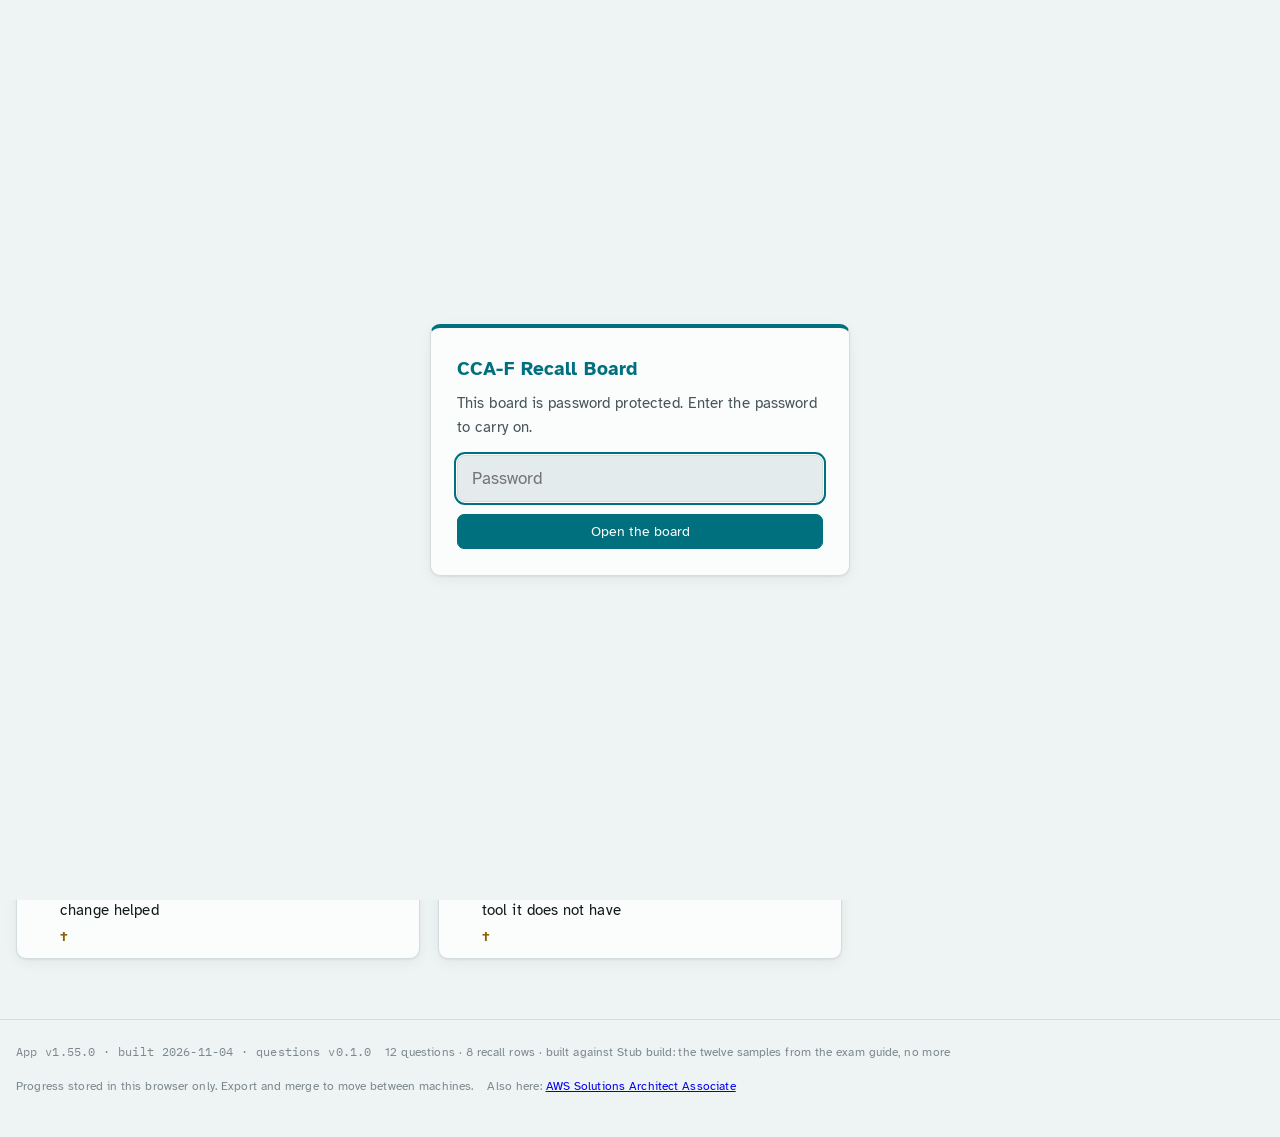
==== docs/cca-f/index.html @ c3de8113 "SAA-C03: running score and time per question in a mock exam While a mock runs with answers shown, it" ====
<!doctype html>
<html lang="en">
<head>
<meta charset="utf-8">
<meta name="viewport" content="width=device-width, initial-scale=1, viewport-fit=cover">
<style>
  :root {
    color-scheme: light dark;
    padding-top: env(safe-area-inset-top, 0px);
    padding-bottom: env(safe-area-inset-bottom, 0px);
  }
  html, body { margin: 0; }
  body { font: 14px system-ui, -apple-system, "Segoe UI", sans-serif; }
  img { max-width: 100%; }
  [hidden] { display: none !important; }
</style>
<link rel="icon" href="icon.svg" type="image/svg+xml">
<link rel="apple-touch-icon" href="icon.svg">
<link rel="manifest" href="manifest.webmanifest">
<meta name="theme-color" content="#00707e">
<meta name="description" content="Recall poster, practice questions and progress tracking for the AWS Solutions Architect Associate (SAA-C03) exam.">
<meta name="color-scheme" content="light dark">
</head>
<body>
<title>CCA-F Recall Board</title>
<link rel="stylesheet" href="https://fonts.googleapis.com/css2?family=Atkinson+Hyperlegible:wght@400;700&family=Lexend:wght@400;700&family=IBM+Plex+Mono:wght@400;500;600&display=swap">
<style>
/* ===========================================================================
   SAA-C03 Recall Board
   Palette is cyan / magenta / amber. Right and wrong are never carried by hue
   alone -- each also has its own glyph and its own border weight -- so the
   board stays readable with protanopia and in a black-and-white print.
   =========================================================================== */

:root {
  --ground:      #eef3f4;
  --surface:     #fbfcfc;
  --surface-2:   #e3ebed;
  --ink:         #10181b;
  --ink-2:       #46545a;
  --ink-3:       #7b888d;
  --rule:        #d3dde0;
  --rule-2:      #e5ecee;

  --cyan:        #00707e;
  --cyan-soft:   #d9eef1;
  --magenta:     #99206c;
  --magenta-soft:#f7e3ef;
  --amber:       #8a6508;
  --amber-soft:  #fbf0d5;
  --violet:      #553a87;

  --shadow:      0 1px 2px rgba(16,24,27,.06), 0 4px 14px rgba(16,24,27,.05);
  --radius:      10px;

  /* Atkinson Hyperlegible was drawn by the Braille Institute to keep letters
     apart from one another: b and d, I and l and 1 are all distinct. */
  --ui: "Atkinson Hyperlegible", system-ui, -apple-system, "Segoe UI", sans-serif;
  --mono: "IBM Plex Mono", ui-monospace, "Cascadia Mono", Consolas, monospace;
}

@media (prefers-color-scheme: dark) {
  :root:not([data-theme="light"]) {
    --ground:    #0c1417;
    --surface:   #121d21;
    --surface-2: #19272c;
    --ink:       #e8eff1;
    --ink-2:     #a8b7bc;
    --ink-3:     #76868c;
    --rule:      #26383e;
    --rule-2:    #1d2d32;

    --cyan:        #4fd0e0;
    --cyan-soft:   #0d2f36;
    --magenta:     #f08fc8;
    --magenta-soft:#36132a;
    --amber:       #e8bc5a;
    --amber-soft:  #322613;
    --violet:      #b49ae8;
    --shadow:      0 1px 2px rgba(0,0,0,.3), 0 4px 16px rgba(0,0,0,.28);
  }
}
:root[data-theme="dark"] {
  --ground:    #0c1417;
  --surface:   #121d21;
  --surface-2: #19272c;
  --ink:       #e8eff1;
  --ink-2:     #a8b7bc;
  --ink-3:     #76868c;
  --rule:      #26383e;
  --rule-2:    #1d2d32;
  --cyan:        #4fd0e0;
  --cyan-soft:   #0d2f36;
  --magenta:     #f08fc8;
  --magenta-soft:#36132a;
  --amber:       #e8bc5a;
  --amber-soft:  #322613;
  --violet:      #b49ae8;
  --shadow:      0 1px 2px rgba(0,0,0,.3), 0 4px 16px rgba(0,0,0,.28);
}

/* A terminal: black ground, phosphor green. Right and wrong stay cyan and
   magenta so they never rest on green against red */
:root[data-theme="terminal"] {
  --ground: #000000;
  --surface: #070b07;
  --surface-2: #0d150d;
  --ink: #33ff00;
  --ink-2: #7cff5c;
  --ink-3: #2aa800;
  --rule: #1e4d14;
  --rule-2: #13300d;
  --cyan: #6cffea;
  --cyan-soft: #04221d;
  --magenta: #ff7ad9;
  --magenta-soft: #2a0722;
  --amber: #ffd166;
  --amber-soft: #2a2208;
  --violet: #c9a6ff;
  --shadow: 0 0 0 1px rgba(51,255,0,.12);
}

/* The dark one a code editor opens with */
:root[data-theme="code-dark"] {
  --ground: #1e1e1e;
  --surface: #252526;
  --surface-2: #2d2d30;
  --ink: #d4d4d4;
  --ink-2: #a6a6a6;
  --ink-3: #808080;
  --rule: #3c3c3c;
  --rule-2: #303031;
  --cyan: #4fc1ff;
  --cyan-soft: #10293a;
  --magenta: #e79ddb;
  --magenta-soft: #331b2e;
  --amber: #dcdcaa;
  --amber-soft: #2f2d1c;
  --violet: #c586c0;
  --shadow: 0 1px 2px rgba(0,0,0,.4), 0 4px 16px rgba(0,0,0,.35);
}

/* The light one a code editor opens with */
:root[data-theme="code-light"] {
  --ground: #f3f3f3;
  --surface: #ffffff;
  --surface-2: #eaeaea;
  --ink: #1e1e1e;
  --ink-2: #4b4b4b;
  --ink-3: #737373;
  --rule: #d0d0d0;
  --rule-2: #e4e4e4;
  --cyan: #0062a3;
  --cyan-soft: #d6ecfb;
  --magenta: #a3008f;
  --magenta-soft: #fbe2f6;
  --amber: #7a5c00;
  --amber-soft: #fbf1d2;
  --violet: #6f42c1;
  --shadow: 0 1px 2px rgba(0,0,0,.08), 0 4px 14px rgba(0,0,0,.06);
}

/* Solarized, dark: low glare, warm paper tone for the words */
:root[data-theme="solarized"] {
  --ground: #002b36;
  --surface: #073642;
  --surface-2: #0a4552;
  --ink: #eee8d5;
  --ink-2: #93a1a1;
  --ink-3: #657b83;
  --rule: #0f4d5c;
  --rule-2: #09404d;
  --cyan: #4fd6c6;
  --cyan-soft: #04333a;
  --magenta: #ff7fb6;
  --magenta-soft: #36121f;
  --amber: #d8a500;
  --amber-soft: #2f2708;
  --violet: #b39ddb;
  --shadow: 0 1px 2px rgba(0,0,0,.35), 0 4px 16px rgba(0,0,0,.3);
}

/* Everything as far apart as it will go: white on black, heavy rules */
:root[data-theme="contrast"] {
  --ground: #000000;
  --surface: #000000;
  --surface-2: #101010;
  --ink: #ffffff;
  --ink-2: #e0e0e0;
  --ink-3: #bdbdbd;
  --rule: #8a8a8a;
  --rule-2: #5a5a5a;
  --cyan: #56e8ff;
  --cyan-soft: #002a33;
  --magenta: #ff8ad8;
  --magenta-soft: #330022;
  --amber: #ffd34d;
  --amber-soft: #332900;
  --violet: #d2b3ff;
  --shadow: 0 0 0 1px #8a8a8a;
}

* { box-sizing: border-box; }

/* Everything that gets read is sized in rem against this, so the A-/A+ control
   moves the whole page by changing one number. Phones get a bigger base. */
html { font-size: calc(16px * var(--ts, 1)); }
@media (max-width: 720px) { html { font-size: calc(17.5px * var(--ts, 1)); } }

body {
  margin: 0;
  background: var(--ground);
  color: var(--ink);
  font-family: var(--ui);
  font-size: 1rem;
  line-height: 1.6;
  letter-spacing: .01em;
  word-spacing: .04em;
  text-align: left;
  -webkit-text-size-adjust: 100%;
}

/* ---------------- chrome ---------------- */

.topbar {
  position: sticky;
  top: env(safe-area-inset-top, 0px);
  z-index: 50;
  background: var(--surface);
  border-bottom: 1px solid var(--rule);
}
.topbar-in {
  max-width: 1680px; margin: 0 auto;
  padding: 10px 16px;
  display: flex; align-items: center; gap: 14px; flex-wrap: wrap;
}
.brand { display: flex; align-items: baseline; gap: 9px; margin-right: auto; }
.brand h1 {
  margin: 0; font-size: 1.12rem; font-weight: 700; letter-spacing: -.2px;
  color: var(--cyan);
}
.brand .exam {
  font-family: var(--mono); font-size: 0.72rem; font-weight: 500;
  color: var(--ink-3); letter-spacing: .4px;
}

/* On a phone the bar was taking three rows: the name, the controls, then the
   tabs. Two of those rows were mostly empty. The name shortens to the exam
   code and shares a row with the controls, which leaves the tabs a row of
   their own and gives a screenful of question back. */
/* Reading settings. No typeface is proven best for everyone, so the choice is
   offered rather than decided. Spacing and line length have firmer evidence
   behind them than the typeface does, so they are offered too. */
:root[data-font="lexend"]  { --ui: "Lexend", system-ui, sans-serif; }
:root[data-font="system"]  { --ui: system-ui, -apple-system, "Segoe UI", Roboto, sans-serif; }
:root[data-font="verdana"] { --ui: Verdana, Geneva, "DejaVu Sans", sans-serif; }

:root[data-space="roomy"] body,
:root[data-space="roomy"] .qtext,
:root[data-space="roomy"] .opt,
:root[data-space="roomy"] .lede,
:root[data-space="roomy"] .why,
:root[data-space="roomy"] .terms dd,
:root[data-space="roomy"] .bul li { line-height: 2.1; }
:root[data-space="roomy"] .bul li { margin-bottom: 0.75em; }

/* Wider gaps between letters and words are the change with the strongest
   evidence behind it for dyslexic readers, so it is a setting of its own. */
:root[data-letter="wide"] body { letter-spacing: 0.055em; word-spacing: 0.16em; }
:root[data-letter="wider"] body { letter-spacing: 0.1em; word-spacing: 0.26em; }

/* A reading ruler marks where you are. It does not tint anything: laying a
   colour behind words costs contrast, and the point of the thing is to make
   reading easier, not harder. A bar down the left of the line and a brighter
   marker are enough to find your place by.
   It marks one line at a time, so it is the points inside a block that are
   marked and never the block itself. Marking the block would light up the
   whole question, which says nothing about where you are in it. */
:root[data-ruler="on"] .bul li,
:root[data-ruler="on"] .opt {
  border-left: 3px solid transparent;
  padding-left: 9px;
  margin-left: -12px;
  transition: border-color .08s linear;
}
:root[data-ruler="on"] .opt { margin-left: 0; }
:root[data-ruler="on"] .bul li:hover,
:root[data-ruler="on"] .opt:hover:not(:disabled) { border-left-color: var(--cyan); }
:root[data-ruler="on"] .bul li:hover::before { color: var(--cyan); }
@media (hover: none) {
  /* No pointer to hover with, so the line being touched is the one marked. */
  :root[data-ruler="on"] .bul li:active,
  :root[data-ruler="on"] .opt:active:not(:disabled) { border-left-color: var(--cyan); }
}

:root[data-weight="light"] .btn,
:root[data-weight="light"] .tabs button,
:root[data-weight="light"] .setrow > .lab,
:root[data-weight="light"] .row .ans,
:root[data-weight="light"] .ansbox,
:root[data-weight="light"] .misschip,
:root[data-weight="light"] b,
:root[data-weight="light"] strong { font-weight: 400; }

:root[data-width="narrow"] .qtext,
:root[data-width="narrow"] .lede,
:root[data-width="narrow"] .why,
:root[data-width="narrow"] .opt,
:root[data-width="narrow"] .bul { max-width: 46ch; }

/* a row of choices, one of which is on */
/* a mock exam in progress: the clock, and how far through you are */
/* the offer to pick a half-finished set back up */
.resume {
  border: 2px solid var(--amber); border-radius: var(--radius);
  padding: 14px 16px; margin-bottom: 14px;
}
.resume .what { margin-bottom: 10px; line-height: 1.6; }
.resume .when { margin-bottom: 12px; font-size: 0.88rem; color: var(--ink-2); line-height: 1.7; }
.resumehead { margin: 0 0 10px; font-size: 0.95rem; font-weight: 500; color: var(--ink-2); }
#resumeBar .resume + .resume { margin-top: 10px; }
/* how long this set has been going, kept quiet so it never competes with
   the question itself */
.sessionline {
  font-size: 0.82rem; color: var(--ink-3);
  margin: 4px 0 14px;
}
.mockbar {
  display: flex; align-items: center; gap: 14px; flex-wrap: wrap;
  border: 2px solid var(--cyan); border-radius: var(--radius);
  background: var(--cyan-soft); padding: 12px 14px; margin-bottom: 14px;
}
.mockbar .clock { font: 700 1.25rem var(--mono); color: var(--ink); font-variant-numeric: tabular-nums; }
.mockbar .clock.low { color: var(--magenta); }
.mockbar .said { font-size: 0.9rem; color: var(--ink-2); margin-right: auto; }
.result { border: 2px solid var(--rule); border-radius: var(--radius); padding: 18px; margin-bottom: 16px; }
.result .score { font: 700 2.6rem var(--mono); line-height: 1.1; font-variant-numeric: tabular-nums; }
.result .verdict { font-size: 1.1rem; margin: 4px 0 14px; }
.result .verdict.pass { color: var(--cyan); }
.result .verdict.fail { color: var(--magenta); }
.bydom { display: grid; gap: 9px; margin-top: 8px; }
.bydom .d { display: grid; grid-template-columns: minmax(120px, 1fr) 2fr auto; gap: 10px; align-items: center; font-size: 0.9rem; }
.bydom .track { background: var(--surface-2); border-radius: 4px; height: 10px; overflow: hidden; }
.bydom .fill { height: 100%; background: var(--cyan); }
.bydom .fill.weak { background: var(--magenta); }
@media (max-width: 560px) { .bydom .d { grid-template-columns: 1fr auto; } .bydom .track { grid-column: 1 / -1; } }
.setrow { margin-bottom: 20px; }
.setrow > .lab { display: block; font-weight: 700; font-size: 0.92rem; margin-bottom: 4px; }
.setrow > .hint { display: block; font-size: 0.84rem; color: var(--ink-2); margin-bottom: 9px; }
.pick { display: flex; flex-wrap: wrap; gap: 7px; }
.pick button {
  appearance: none; cursor: pointer;
  font: 500 0.88rem var(--ui); color: var(--ink);
  background: var(--surface); border: 1px solid var(--rule);
  border-radius: 7px; padding: 8px 12px;
}
.pick button[aria-pressed="true"] {
  border-color: var(--cyan); border-width: 2px; padding: 7px 11px;
  color: var(--cyan);
}
.pick button[aria-pressed="true"]::before { content: "✓ "; }
.cogbtn { padding: 6px 9px; font-size: 0.95rem; line-height: 1; }
.modal.settings { max-width: 560px; text-align: left; }

.topline {
  display: flex; align-items: center; gap: 12px;
  flex: 1 1 auto; min-width: 0;
}
@media (max-width: 900px) {
  .topbar-in { padding: 8px 12px; gap: 8px; row-gap: 8px; }
  /* One line that will not wrap, so the name and the controls share a row and
     the tabs get the next one. It was taking five rows on a phone, which is a
     third of the screen before a single question. */
  .topline { flex-wrap: nowrap; gap: 8px; width: 100%; }
  /* The name gives up room before anything else does, and tails off rather
     than being cut through the middle of a letter. */
  .brand { margin-right: auto; min-width: 0; flex: 1 1 0; overflow: hidden; }
  .brand h1 {
    font-size: 0.95rem; white-space: nowrap;
    overflow: hidden; text-overflow: ellipsis;
  }
  .brand h1 .long { display: none; }
  .brand .exam { display: none; }          /* the version is in the footer */
  .tabs { width: 100%; }
  .tabs button { flex: 1; padding: 7px 4px; text-align: center; }
  .misschip, .bulletbtn, .tsize { flex: 0 0 auto; }
  .lookback { flex: 0 1 auto; min-width: 0; }
  .lookback select { min-width: 0; }
}
@media (max-width: 560px) {
  .topline { gap: 6px; }
  .misschip .word { display: none; }       /* the cross and the number say it */
  .lookback select { padding: 5px 4px; font-size: 0.78rem; }
  .brand h1 { font-size: 0.85rem; }
  .tsize button { padding: 5px 7px; }
}
@media (max-width: 380px) {
  /* Below this the name cannot fit without being cut through a letter, and a
     name cut in half is worse than none. The tabs underneath say where you
     are, and the full name and version are in the footer. */
  .brand { display: none; }
  .topline { gap: 5px; }
}

.tabs { display: flex; gap: 2px; background: var(--surface-2); padding: 3px; border-radius: 8px; }
.tabs button {
  appearance: none; border: 0; background: none; cursor: pointer;
  font: 500 0.88rem var(--ui); color: var(--ink-2);
  padding: 7px 14px; border-radius: 6px; white-space: nowrap;
}
.tabs button[aria-selected="true"] { background: var(--surface); color: var(--cyan); box-shadow: var(--shadow); }
.tabs button:focus-visible, .btn:focus-visible, select:focus-visible,
.row:focus-visible, .opt:focus-visible { outline: 2px solid var(--cyan); outline-offset: 2px; }

.btn {
  appearance: none; cursor: pointer;
  font: 500 0.88rem var(--ui);
  padding: 8px 14px; border-radius: 7px;
  border: 1px solid var(--rule); background: var(--surface); color: var(--ink);
}
.btn:hover { border-color: var(--cyan); color: var(--cyan); }
.btn.primary { background: var(--cyan); border-color: var(--cyan); color: var(--surface); }
.btn.primary:hover { filter: brightness(1.08); color: var(--surface); }
.btn.good { border-color: var(--cyan); color: var(--cyan); }
.btn.bad  { border-color: var(--magenta); color: var(--magenta); }

main { max-width: 1680px; margin: 0 auto; padding: 18px 16px 60px; }

.view[hidden] { display: none !important; }

/* an answer option, with its own read-aloud button beside it */
/* every answer, newest first, with the date and time it was given */
.seenbefore {
  margin: 0 0 10px; font-size: 0.86rem; color: var(--ink-2);
  border-left: 3px solid var(--rule); padding-left: 10px;
}
.answerlog { display: grid; gap: 2px; margin-bottom: 8px; }
.logrow {
  display: grid; grid-template-columns: auto auto 1fr; gap: 12px;
  align-items: baseline; padding: 7px 10px; border-radius: 6px;
  font-size: 0.9rem;
}
.logrow:nth-child(odd) { background: var(--surface); }
.logrow time { font-family: var(--mono); font-size: 0.84rem; color: var(--ink-2); white-space: nowrap; }
.logrow .qid { font-family: var(--mono); font-size: 0.84rem; color: var(--ink-3); }
.logrow .verdict { font-weight: 700; }
.logrow .verdict.ok  { color: var(--cyan); }
.logrow .verdict.no  { color: var(--magenta); }
.logmore { margin-top: 10px; }
@media (max-width: 560px) {
  .logrow { grid-template-columns: 1fr auto; row-gap: 2px; }
  .logrow .qid { grid-column: 1; }
}
/* bullet mode: one point per line, so a long answer can be taken a piece at
   a time instead of as a block */
.bulletbtn { padding: 6px 10px; font-size: 0.82rem; }
.bulletbtn[aria-pressed="true"] { border-color: var(--cyan); color: var(--cyan); }
@media (max-width: 900px) { .bulletbtn .word { display: none; } }
.bul { margin: 0 0 16px; padding-left: 1.15em; list-style: none; }
.bul li {
  position: relative; margin-bottom: 0.5em;
  line-height: 1.75;
}
.bul li:last-child { margin-bottom: 0; }
.bul li::before {
  content: "▪"; position: absolute; left: -1.15em;
  color: var(--ink-3);
}
.qtext.bul { font-size: 1.05rem; }
.opt .bul { margin: 0; font-size: inherit; }
.optbul { padding-left: 1.6em; }
.optline { display: flex; align-items: stretch; gap: 8px; }
.optline .opt { flex: 1; min-width: 0; }

/* The letter, and under it the button that reads the option aloud. Side by
   side they took two columns of a phone's width for two things that are
   pressed rarely; stacked they take one. */
.optmarks {
  flex: 0 0 auto; display: flex; flex-direction: column; gap: 6px;
  align-self: flex-start;
}

/* The letter, as something to press. It used to sit inside the option text as
   "A. ", so giving it its own target costs almost none of the width back: a
   phone has little enough to spare. Pressing it crosses the option off while
   you think, and pressing it again brings it back. */
.optletter {
  width: 36px; min-height: 36px; padding: 0;
  font: 500 0.95rem/1 var(--mono);
  background: var(--ground); color: var(--ink-2);
  border: 1px solid var(--rule); border-radius: 8px; cursor: pointer;
}
.optletter:hover:not(:disabled) { border-color: var(--cyan); color: var(--cyan); }
.optletter:disabled { cursor: default; opacity: 0.55; }
/* Out, said three ways over: the letter becomes a cross, the option is struck
   through, and the whole row steps back. Never by colour alone. */
.optletter[aria-pressed="true"] {
  border-style: dashed; color: var(--ink-3);
}
.opt.ruledout {
  opacity: 0.5; text-decoration: line-through;
  text-decoration-thickness: 1px; border-style: dashed;
}
.optspeak {
  width: 36px; min-height: 36px; padding: 0;
  font-size: 0.8rem; line-height: 1;
  background: var(--ground); color: var(--ink-2);
}
.optspeak[aria-pressed="true"] { border-color: var(--cyan); color: var(--cyan); }
/* marked but not yet committed */
/* Written with the ruler's own weight in front of it. The ruler sets a left
   edge on every answer, and that rule carries more weight than a plain class,
   so a marked answer written as ".opt.picked" alone loses to it and shows no
   mark whatsoever while the ruler is on. */
:root .opts .opt.picked,
.opt.picked {
  border-color: var(--cyan);
  border-left-width: 7px;
  padding-left: 8px;
}
/* The button that commits it stays in view while you scroll the answers, so a
   long question never means scrolling past four of them to find it again. */
.confirmbtn {
  width: 100%; margin-bottom: 14px;
  position: sticky; bottom: 12px; z-index: 5;
  box-shadow: var(--shadow);
}
.confirmbtn:disabled {
  cursor: default;
  background: var(--surface-2); color: var(--ink-3);
  border-color: var(--rule);
}
.lookback {
  display: flex; align-items: center; gap: 7px;
  font: 500 0.82rem var(--ui); color: var(--ink-2);
}
.lookback select {
  font: 500 0.82rem var(--ui); color: var(--ink);
  background: var(--surface); border: 1px solid var(--rule);
  border-radius: 7px; padding: 5px 8px;
}
.lookback.narrowed select { border-color: var(--cyan); color: var(--cyan); }
@media (max-width: 700px) { .lookback span { display: none; } }
.tsize { display: flex; gap: 2px; background: var(--surface-2); padding: 3px; border-radius: 8px; }
.tsize button {
  appearance: none; border: 0; background: none; cursor: pointer;
  color: var(--ink-2); font-family: var(--ui); font-weight: 700;
  width: 32px; height: 30px; border-radius: 6px; line-height: 1;
}
.tsize button:hover { color: var(--cyan); }
.tsize button:focus-visible { outline: 2px solid var(--cyan); outline-offset: 2px; }
.tsize .sm { font-size: 0.78rem; }
.tsize .lg { font-size: 1.05rem; }

/* right/wrong tallies, on the summary bar and on each block header */
.tally { display: inline-flex; align-items: center; gap: 4px; white-space: nowrap; }
.tally b { font-family: var(--mono); font-variant-numeric: tabular-nums; }
.tally .g { color: var(--cyan); }
.tally .r { color: var(--magenta); }
.sec > summary .tally {
  font-size: 0.74rem; font-weight: 500;
  padding: 2px 7px; border-radius: 99px;
  background: var(--surface); border: 1px solid var(--rule);
}
.sec > summary .tagline { margin-left: auto; }
.sec > summary .tally + .tagline { margin-left: 0; }

/* ---------------- shared bits ---------------- */

.lede { color: var(--ink-2); font-size: 0.95rem; line-height: 1.65; max-width: 62ch; margin: 0 0 16px; }

.pill {
  display: inline-flex; align-items: center; gap: 5px;
  font: 500 0.74rem var(--ui); letter-spacing: .3px;
  padding: 3px 9px; border-radius: 99px;
  background: var(--surface-2); color: var(--ink-2);
}
.pill.t3 { background: var(--cyan-soft); color: var(--cyan); }
.pill.t2 { background: var(--surface-2); color: var(--ink-2); }

.yq { display: inline-flex; gap: 1.5px; vertical-align: 1px; flex: none; }
.yq i { width: 3px; height: 9px; border-radius: 1px; background: var(--rule); display: block; }
.y3 i { background: var(--cyan); }
.y2 i:nth-child(-n+2) { background: var(--cyan); }
.y1 i:nth-child(1) { background: var(--cyan); }

.mk { font-weight: 700; font-size: 0.82rem; }
.mk.trap { color: var(--amber); }
.mk.alt  { color: var(--ink-3); font-weight: 400; }

/* ---------------- poster board ---------------- */

.board { columns: 3; column-gap: 18px; }
@media (max-width: 1180px) { .board { columns: 2; } }
@media (max-width: 720px)  { .board { columns: 1; } }

.sec {
  break-inside: avoid; page-break-inside: avoid;
  background: var(--surface);
  border: 1px solid var(--rule);
  border-radius: var(--radius);
  margin: 0 0 14px;
  overflow: hidden;
  box-shadow: var(--shadow);
}
.sec > summary {
  padding: 8px 12px;
  background: var(--surface-2);
  border-bottom: 1px solid var(--rule);
  display: flex; align-items: baseline; gap: 8px; flex-wrap: wrap;
  cursor: pointer; list-style: none;
}
.sec > summary::-webkit-details-marker { display: none; }
.sec > summary::before {
  content: "\203a"; display: inline-block; width: 0.6em;
  transition: transform .12s ease; color: var(--ink-3); font-weight: 700;
}
.sec[open] > summary::before { transform: rotate(90deg); }
.sec:not([open]) > summary { border-bottom: 0; }
.sec > summary h3 {
  margin: 0; font-size: 0.95rem; font-weight: 700;
  letter-spacing: .01em; color: var(--cyan);
}
.sec > summary .tagline { font-size: 0.74rem; color: var(--ink-3); margin-left: auto; }

.row {
  display: grid;
  grid-template-columns: 18px minmax(0,1fr) auto;
  gap: 10px;
  padding: 10px 12px;
  border-top: 1px solid var(--rule-2);
  align-items: start;
}
.sec .row:first-of-type { border-top: 0; }
.row .pair { display: grid; grid-template-columns: minmax(0,1fr) minmax(0,1.1fr); gap: 10px; }
@media (max-width: 520px) { .row .pair { grid-template-columns: 1fr; gap: 2px; } }

.row .cue { font-size: 0.95rem; line-height: 1.5; color: var(--ink); display: flex; gap: 6px; align-items: baseline; flex-wrap: wrap; }
.row .ans { font-size: 0.95rem; line-height: 1.5; font-weight: 700; color: var(--cyan); }
.row.mono .ans { font-family: var(--mono); font-size: 0.9rem; }

/* the line you just came back from, so the eye finds it without searching */
.row.justleft {
  outline: 3px solid var(--cyan);
  outline-offset: -3px;
  animation: settle 2.2s ease-out forwards;
}
@keyframes settle { 0%, 55% { outline-color: var(--cyan); } 100% { outline-color: transparent; } }
@media (prefers-reduced-motion: reduce) {
  .row.justleft { animation: none; outline-color: var(--cyan); }
}

/* a line is a button: tap it to drill just that topic */
.row { cursor: pointer; border-left: 3px solid transparent; }
.row:hover { background: var(--surface-2); }
.row:focus-visible { outline: 2px solid var(--cyan); outline-offset: -2px; }
.row .cue::after {
  content: " ▸";
  color: var(--ink-3); font-size: 0.8em; opacity: 0;
}
.row:hover .cue::after, .row:focus-visible .cue::after { opacity: 1; }

/* Heat: the more a line has been missed, the louder it gets. The left edge
   thickens and the cross count grows, so it is weight and size carrying the
   signal as well as colour. */
.row.bad  { border-left-color: var(--magenta); }
.row.hot  { border-left-width: 6px; }
.row.hot .rowtally .r { font-size: 1.05rem; }
.row.hot .cue { font-weight: 500; }
.needs {
  display: inline-block; margin-left: 6px;
  font: 700 0.74rem var(--ui); letter-spacing: .01em;
  color: var(--magenta); background: var(--magenta-soft);
  border: 1px solid var(--magenta); border-radius: 99px; padding: 1px 7px;
  vertical-align: 1px;
}

/* a question the reviewers found fault with. Amber, bordered and labelled in
   words, so it does not rely on noticing a colour. */
.flag {
  border: 1px solid var(--amber);
  border-left: 5px solid var(--amber);
  background: var(--amber-soft);
  border-radius: 8px; padding: 10px 13px; margin-bottom: 14px;
  font-size: 0.92rem; line-height: 1.6;
}
.flag .what { font-weight: 700; color: var(--amber); display: block; margin-bottom: 3px; }
.flag.sev-wrong { border-left-width: 7px; }

/* the standing count of what you have got wrong, always in the header */
.misschip {
  appearance: none; cursor: pointer;
  display: inline-flex; align-items: center; gap: 6px;
  font: 700 0.82rem var(--ui);
  color: var(--magenta); background: var(--magenta-soft);
  border: 1px solid var(--magenta); border-radius: 99px;
  padding: 5px 12px;
}
.misschip:hover { filter: brightness(.97); }
.misschip:focus-visible { outline: 2px solid var(--cyan); outline-offset: 2px; }
.misschip b { font-family: var(--mono); }
.misschip[hidden] { display: none !important; }

/* the list of questions you actually got wrong */
.missrow {
  display: grid; grid-template-columns: 1fr auto; gap: 10px; align-items: start;
  width: 100%; text-align: left; cursor: pointer;
  background: var(--surface); border: 1px solid var(--rule);
  border-left: 3px solid var(--magenta); border-radius: 8px;
  padding: 10px 13px; margin-bottom: 7px;
  font: 400 0.92rem/1.5 var(--ui); color: var(--ink);
}
.missrow:hover { border-color: var(--magenta); }
.missrow:focus-visible { outline: 2px solid var(--cyan); outline-offset: 2px; }
.missrow .meta { font: 500 0.74rem var(--mono); color: var(--ink-3); white-space: nowrap; }

/* separate publishers carrying the same question */
.agree {
  display: inline-flex; align-items: center; gap: 4px;
  font: 700 0.74rem var(--ui);
  color: var(--violet); background: #efe9fb;
  border: 1px solid var(--violet); border-radius: 99px; padding: 2px 9px;
}
:root:not([data-theme="light"]) .agree { background: #241a3d; }
:root[data-theme="dark"] .agree { background: #241a3d; }

/* a poster line the question bank does not cover */
.gap {
  font: 500 0.7rem var(--ui); letter-spacing: .02em;
  color: var(--ink-3); border: 1px dashed var(--rule);
  border-radius: 99px; padding: 1px 7px; margin-left: 6px;
}

/* which set a question came from */
.srcpill {
  font: 500 0.72rem var(--mono);
  color: var(--ink-2); background: var(--surface-2);
  border: 1px solid var(--rule); border-radius: 99px; padding: 2px 8px;
  letter-spacing: .03em;
}

/* separate publishers carrying the same question */
.agree {
  display: inline-flex; align-items: center; gap: 4px;
  font: 700 0.74rem var(--ui);
  color: var(--violet); background: #efe9fb;
  border: 1px solid var(--violet); border-radius: 99px; padding: 2px 9px;
}
@media (prefers-color-scheme: dark) {
  :root:not([data-theme="light"]) .agree { background: #241a3d; }
}
:root[data-theme="dark"] .agree { background: #241a3d; }

/* a poster line nothing in the bank drills */
.gap {
  font: 500 0.7rem var(--ui); letter-spacing: .02em;
  color: var(--ink-3); background: none;
  border: 1px dashed var(--rule); border-radius: 99px; padding: 1px 7px;
}


/* a question a person has checked, rather than one scraped and never read */
.star {
  display: inline-flex; align-items: center; gap: 4px;
  font: 700 0.74rem var(--ui);
  color: var(--amber); background: var(--amber-soft);
  border: 1px solid var(--amber); border-radius: 99px; padding: 2px 9px;
}

/* the password gate */
.gate {
  position: fixed; inset: 0; z-index: 200;
  background: var(--ground);
  display: flex; padding: 16px;
  padding-top: calc(16px + env(safe-area-inset-top, 0px));
  overflow-y: auto;
}
.gate-card {
  margin: auto; width: 100%; max-width: 420px;
  background: var(--surface); border: 1px solid var(--rule);
  border-top: 4px solid var(--cyan);
  border-radius: var(--radius); box-shadow: var(--shadow);
  padding: 26px;
}
.gate h2 { margin: 0 0 6px; font-size: 1.2rem; color: var(--cyan); }
.gate p { margin: 0 0 16px; font-size: 0.94rem; color: var(--ink-2); }
.gate input {
  width: 100%; font: 400 1.05rem var(--ui); color: var(--ink);
  background: var(--surface-2); border: 1px solid var(--rule);
  border-radius: 8px; padding: 12px 14px; margin-bottom: 12px;
}
.gate input:focus-visible { outline: 2px solid var(--cyan); outline-offset: 1px; }
.gate .wrong { color: var(--magenta); font-size: 0.9rem; margin: 0 0 12px; }

/* the two helpers for a question, read aloud and explain the terms, side by
   side above the options. Always the same place, whether or not both are
   there, so the eye knows where to go. */
.qtools { display: flex; flex-wrap: wrap; gap: 8px; margin-bottom: 14px; }
.qtools .btn { margin-bottom: 0; }
.speakbtn[aria-pressed="true"] { border-color: var(--cyan); color: var(--cyan); }
.hintbtn { margin-bottom: 14px; }
/* a shared architecture picture, drawn from a few boxes and arrows */
.diagrams {
  margin: 0 0 16px;
  border: 1px solid var(--rule);
  border-left: 5px solid var(--cyan);
  border-radius: 8px;
  background: var(--ground);
  padding: 14px 16px;
}
.diagrams h5 { margin: 0 0 4px; font-size: 0.9rem; }
.diagrams .dgnote { margin: 8px 0 0; font-size: 0.88rem; color: var(--ink-2); line-height: 1.6; }
.diagrams .one + .one { margin-top: 18px; border-top: 1px solid var(--rule); padding-top: 16px; }
/* the arrangement the question starts from, marked apart from the one the
   answer proposes so the two are never mistaken for each other */
.diagrams.asis { border-left-color: var(--ink-3); }
/* Drawn at its own size, never stretched. The width is set in rem when the
   picture is built, so it still grows with the text-size setting, and
   max-width only ever shrinks it to fit a narrow screen. Before this the
   SVG filled the column, and a tall narrow picture was scaled up two or
   three times over, labels and all. */
.dgsvg { max-width: 100%; height: auto; display: block; margin: 8px 0 0; }
.dgnode { font: 500 13px var(--ui); fill: var(--ink); }
.dgedge { font: 400 10.5px var(--ui); fill: var(--ink-3); }
.terms {
  margin: 0 0 16px;
  border: 1px solid var(--rule);
  border-left: 5px solid var(--violet);
  border-radius: 8px;
  background: var(--surface-2);
  overflow: hidden;
}
.terms h5 {
  margin: 0; padding: 8px 13px 6px;
  font-size: 0.8rem; font-weight: 700; color: var(--violet);
}
.terms dl { margin: 0; padding: 0 13px 11px; }
.terms dt {
  font-weight: 700; font-size: 0.92rem; color: var(--ink);
  margin-top: 9px;
}
.terms dd {
  margin: 2px 0 0; font-size: 0.9rem; line-height: 1.55;
  color: var(--ink-2); max-width: 62ch;
}
.terms .none { padding: 0 13px 11px; font-size: 0.9rem; color: var(--ink-2); }
.terms dd .keep { display: block; font-weight: 600; color: var(--ink); margin: 0 0 3px;
                  padding-left: 9px; border-left: 3px solid var(--cyan); line-height: 1.5; }
.terms dd .more { display: block; }

/* banner naming the topic being drilled */
.drill {
  display: flex; gap: 10px; align-items: center; flex-wrap: wrap;
  background: var(--cyan-soft); border: 1px solid var(--cyan);
  border-radius: var(--radius); padding: 10px 14px; margin-bottom: 14px;
}
.drill .what { font-weight: 500; font-size: 0.95rem; }
.drill .count { font-family: var(--mono); font-size: 0.82rem; color: var(--ink-2); }
.drill .btn { margin-left: auto; }

/* per-line score: how many questions on this line you have had right and wrong */
.rowtally {
  align-self: start;
  display: flex; gap: 6px;
  font-family: var(--mono); font-size: 0.76rem; font-weight: 500;
  font-variant-numeric: tabular-nums;
  white-space: nowrap; padding-top: 1px;
}
.rowtally .g { color: var(--cyan); }
.rowtally .r { color: var(--magenta); }
.rowtally .z { color: var(--ink-3); font-weight: 400; }

/* right / wrong marks: glyph + colour + edge, so hue is never the only cue */
.state {
  width: 18px; height: 18px; margin-top: 1px;
  border-radius: 4px;
  display: grid; place-items: center;
  font-size: 0.75rem; font-weight: 700; line-height: 1;
  border: 1px solid var(--rule);
  color: var(--ink-3); background: var(--surface);
  font-family: var(--mono);
}
.row.ok  .state { border-color: var(--cyan); background: var(--cyan-soft); color: var(--cyan); border-width: 1px; }
.row.bad .state { border-color: var(--magenta); background: var(--magenta-soft); color: var(--magenta); border-width: 2px; }
.row.bad { background: var(--magenta-soft); }
.row.ok  { background: var(--cyan-soft); }

.callout {
  margin: 0; padding: 8px 12px;
  border-top: 1px solid var(--rule-2);
  background: var(--amber-soft);
  border-left: 3px solid var(--amber);
  font-size: 0.9rem; line-height: 1.6; color: var(--ink);
}
.note { padding: 8px 12px; border-top: 1px solid var(--rule-2); font-size: 0.92rem; line-height: 1.6; }

/* ---------------- practice ---------------- */

.practice-wrap { max-width: 820px; margin: 0 auto; }

.picker { display: flex; gap: 8px; flex-wrap: wrap; margin-bottom: 16px; align-items: center; }
select {
  font: 500 0.9rem var(--ui); color: var(--ink);
  background: var(--surface); border: 1px solid var(--rule);
  border-radius: 7px; padding: 7px 10px;
}

.card {
  background: var(--surface); border: 1px solid var(--rule);
  border-radius: var(--radius); box-shadow: var(--shadow);
  padding: 20px; margin-bottom: 14px;
}
.qmeta { display: flex; gap: 8px; align-items: center; flex-wrap: wrap; margin-bottom: 12px; font-size: 0.78rem; color: var(--ink-3); }
.qmeta .count { font-family: var(--mono); font-weight: 500; color: var(--ink-2); }
.qmeta .qid {
  font-family: var(--mono); font-weight: 500; font-size: 0.78rem;
  color: var(--ink-2); background: var(--surface-2);
  border: 1px solid var(--rule); border-radius: 6px; padding: 2px 8px;
  letter-spacing: .02em;
}
/* where the answer sat in the original source, kept for traceability */
.reveal .src { font-family: var(--mono); font-size: 0.78rem; color: var(--ink-3); margin-top: 8px; }
.qtext { font-size: 1.05rem; line-height: 1.75; max-width: 62ch; white-space: pre-wrap; margin: 0 0 16px; }

.opts { display: grid; gap: 10px; margin-bottom: 14px; }
.opt {
  /* Same size and spacing as the question itself. An option is as much to be
     read as the question is, and dropping a size between the two makes the
     eye work for no reason. On the page's own ground rather than a lifted
     panel, so the contrast against the text is the strongest the board has. */
  text-align: left; cursor: pointer;
  font: 400 1.05rem/1.75 var(--ui); color: var(--ink);
  background: var(--ground); border: 1px solid var(--rule);
  border-radius: 8px; padding: 13px 15px;
}
.opt:hover:not(:disabled) { border-color: var(--cyan); }
.opt:disabled { cursor: default; }
.opt.pick-ok  { border-color: var(--cyan); border-width: 2px; background: var(--cyan-soft); }
.opt.pick-bad { border-color: var(--magenta); border-width: 2px; background: var(--magenta-soft); }

.reveal { border-top: 1px solid var(--rule); margin-top: 14px; padding-top: 14px; }
.reveal h4 { margin: 0 0 6px; font-size: 0.8rem; font-weight: 700; color: var(--ink-3); }
.reveal .ansbox { font-size: 1rem; font-weight: 500; color: var(--cyan); margin-bottom: 10px; }
.reveal .why { font-size: 0.95rem; line-height: 1.7; max-width: 62ch; color: var(--ink-2); white-space: pre-wrap; }

.selfmark { display: flex; gap: 8px; flex-wrap: wrap; margin-top: 14px; }

.scorebar { display: flex; gap: 14px; flex-wrap: wrap; align-items: center; font-size: 0.88rem; color: var(--ink-2); }
.scorebar b { font-family: var(--mono); color: var(--ink); }

/* ---------------- progress ---------------- */

.stats { display: grid; grid-template-columns: repeat(auto-fit, minmax(180px,1fr)); gap: 12px; margin-bottom: 22px; }
.stat { background: var(--surface); border: 1px solid var(--rule); border-radius: var(--radius); padding: 14px 16px; }
.stat .n { font: 500 1.75rem var(--mono); color: var(--cyan); line-height: 1.1; font-variant-numeric: tabular-nums; }
.stat .l { font-size: 0.82rem; color: var(--ink-3); margin-top: 3px; }

.barlist { display: grid; gap: 9px; }
.barrow { display: grid; grid-template-columns: minmax(130px, 200px) 1fr auto; gap: 12px; align-items: center; font-size: 0.92rem; }
@media (max-width: 560px) { .barrow { grid-template-columns: 1fr; gap: 3px; } }
.bar { height: 16px; background: var(--surface-2); border-radius: 4px; overflow: hidden; display: flex; border: 1px solid var(--rule); }
.bar .ok  { background: var(--cyan); }
.bar .bad { background: var(--magenta); }
.barrow .num { font-family: var(--mono); font-size: 0.82rem; color: var(--ink-2); font-variant-numeric: tabular-nums; }

/* Every part of the progress page folds away, so the one being read is not
   half a screen down past four others. The arrow and the heading are one
   target, big enough for a thumb. */
.fold { border-top: 1px solid var(--rule); margin: 0; }
.fold > summary {
  cursor: pointer; list-style: none; padding: 15px 2px 14px;
  display: flex; align-items: baseline; gap: 9px;
  font-size: 1.02rem; font-weight: 500;
}
.fold > summary::-webkit-details-marker { display: none; }
.fold > summary::before {
  content: "\203a"; display: inline-block; width: 0.7em;
  transition: transform .12s ease; color: var(--ink-3); font-weight: 700;
}
.fold[open] > summary::before { transform: rotate(90deg); }
.fold > summary:hover { color: var(--cyan); }
.fold > summary .count {
  margin-left: auto; font-family: var(--mono); font-size: 0.8rem;
  color: var(--ink-3); font-weight: 400;
}
.fold > summary .count .tally { font-size: 0.84rem; }
.fold .inner { padding: 0 0 20px; }

/* One go at a set of questions: when, what, and how it went. */
.runlist { display: grid; gap: 8px; }
.run {
  border: 1px solid var(--rule); border-left: 3px solid var(--cyan);
  border-radius: 7px; background: var(--surface);
}
.run.poor { border-left-color: var(--magenta); }
.run > summary {
  cursor: pointer; list-style: none; padding: 10px 12px;
  display: grid; grid-template-columns: 1fr auto; gap: 4px 12px;
  align-items: baseline;
}
.run > summary::-webkit-details-marker { display: none; }
.run .what { font-size: 0.95rem; }
.run .when { font-size: 0.82rem; color: var(--ink-3); grid-column: 1; }
.run .score {
  font-family: var(--mono); font-size: 0.9rem; font-weight: 500;
  grid-row: 1 / span 2; align-self: center; white-space: nowrap;
}
.run .inner { padding: 2px 12px 12px; }
.run .barrow { font-size: 0.86rem; }
.runmore { margin-top: 10px; }

#ioBox.dropping { border-color: var(--cyan); background: var(--cyan-soft); }

/* A choice the exam keeps asking, as a branch per line.
   Deliberately not a flowchart: the same decision drawn as boxes and arrows
   fans seven ways, and at the width of a phone the conditions on the arrows,
   which are the only part that matters, shrink to nothing. */
#decList { columns: 3; column-gap: 18px; margin-top: 4px; }
@media (max-width: 1180px) { #decList { columns: 2; } }
@media (max-width: 720px)  { #decList { columns: 1; } }

/* On the poster each choice is a card of its own, the way a section is.
   Beside a question they stay a plain run, because there are only ever one or
   two and a card inside a card reads as clutter. */
#decList .dec {
  break-inside: avoid; page-break-inside: avoid;
  background: var(--surface); border: 1px solid var(--rule);
  border-left: 3px solid var(--cyan); border-radius: var(--radius);
  margin: 0 0 14px; padding: 12px 14px; box-shadow: var(--shadow);
}
#decList .dec + .dec { border-top: 0; margin-top: 0; padding-top: 12px; }

.decs { margin: 10px 0 0; padding: 12px 14px; border-radius: 8px;
        background: var(--surface); border: 1px solid var(--rule);
        border-left: 3px solid var(--cyan); }
.dec + .dec { margin-top: 16px; border-top: 1px solid var(--rule); padding-top: 14px; }
.dec h5 { margin: 0 0 2px; font-size: 0.95rem; }
.dec .asked { margin: 0 0 8px; font-size: 0.8rem; color: var(--ink-3); }
.decrow { padding: 8px 0; border-top: 1px solid var(--rule); }
.decrow:first-of-type { border-top: 0; padding-top: 2px; }
.decrow .when { font-size: 0.88rem; color: var(--ink-2); line-height: 1.55; }
.decrow .when::before { content: "If "; color: var(--ink-3); }
.decrow .then { font-size: 0.95rem; font-weight: 500; line-height: 1.55; }
.decrow .then::before { content: "then "; color: var(--ink-3); font-weight: 400; }
.dec .missedof { margin: -4px 0 8px; font-size: 0.8rem; font-weight: 500;
                 color: var(--magenta); }
.dectraps { margin: 12px 0 0; padding: 10px 12px; border-radius: 7px;
            border: 1px solid var(--rule); border-left: 3px solid var(--magenta);
            background: var(--surface-2); }
.dectraps h6 { margin: 0 0 6px; font-size: 0.82rem; font-weight: 500;
               color: var(--magenta); }
.dectraps ul { margin: 0; padding-left: 18px; }
.dectraps li { font-size: 0.86rem; color: var(--ink-2); line-height: 1.6;
               margin-bottom: 6px; }
.dectraps li:last-child { margin-bottom: 0; }

/* MAPS-CSS-START */

/* The maps: one picture per part of the exam. Boxes two across at any width,
   so a phone gets the same shape as a desk. */
.netmap { margin: 4px 0 0; }
.netmap *, .netmap *::before { box-sizing: border-box; }
.netmap .lede { font-size: 0.86rem; margin: 0 0 8px; }
.nm-row { display: flex; flex-wrap: wrap; gap: 6px; align-items: stretch; }
.nm-row + .nm-row, .nm-zone + .nm-row, .nm-row + .nm-zone, .nm-zone + .nm-zone { margin-top: 6px; }
.nm-row > * { flex: 1 1 140px; min-width: 0; }
.nm-box { border: 1px solid var(--rule); border-radius: 8px; background: var(--surface);
          padding: 6px 8px; }
.nm-box h4 { margin: 0 0 1px; font-size: 0.9rem; font-weight: 600; line-height: 1.3;
             display: flex; justify-content: space-between; align-items: baseline; gap: 6px; }
.nm-box h4 .tally { font-size: 0.72rem; font-weight: 500; flex: none; }
.nm-box p { margin: 0; font-size: 0.8rem; color: var(--ink-2); line-height: 1.45; }
/* The pick is underlined as well as coloured, so it never rests on colour alone. */
.nm-box .pick { color: var(--magenta); font-weight: 600;
                text-decoration: underline dotted; text-underline-offset: 3px;
                text-decoration-thickness: 1px; }
.nm-box.edge { border-left: 4px solid var(--cyan); }
.nm-box.hub  { border-left: 4px solid var(--magenta); }
.nm-box.home { border-left: 4px solid var(--amber); }
.nm-zone { border: 2px dashed var(--rule); border-radius: 10px; padding: 7px; margin: 0; }
.nm-zone > h3 { margin: 0 0 5px; font-size: 0.86rem; font-weight: 600; color: var(--ink-2); }
.nm-zone.vpc { background: var(--cyan-soft); border-color: var(--cyan); }
.nm-zone.sub { background: var(--surface); border-style: solid; border-color: var(--rule); }
.nm-zone.sub > h3 { color: var(--ink-3); font-size: 0.78rem; margin-bottom: 4px; }
.nm-zone.home { background: var(--amber-soft); border-color: var(--amber); }
.nm-arrow { text-align: center; color: var(--ink-3); font-size: 0.78rem; padding: 2px 0; line-height: 1.35; }
.nm-arrow b { color: var(--ink-2); font-weight: 600; }
.nm-arrow::before { content: "↓"; display: block; font-size: 1.05rem; color: var(--cyan); line-height: 1; }
.nm-key { margin: 8px 0 0; padding: 5px 8px; border-radius: 7px; background: var(--surface-2);
          font-size: 0.76rem; color: var(--ink-2); line-height: 1.45; }
.nm-key span { display: inline-block; width: 9px; height: 9px; border-radius: 3px; margin: 0 4px 0 1px; vertical-align: middle; }

/* MAPS-CSS-END */

/* A new version is ready. It waits to be taken rather than reloading on its
   own, because being thrown out of a question you are halfway through reading
   is worse than running a version that is ten minutes old. */
.newver {
  position: fixed; left: 12px; right: 12px; z-index: 40;
  bottom: calc(12px + env(safe-area-inset-bottom, 0px));
  display: flex; gap: 12px; align-items: center; flex-wrap: wrap;
  padding: 12px 14px; border-radius: 10px;
  background: var(--surface); color: var(--ink);
  border: 1px solid var(--cyan); border-left: 4px solid var(--cyan);
  box-shadow: 0 6px 24px rgba(0,0,0,.18);
  font-size: 0.95rem;
}
.newver .btn { margin-bottom: 0; }
.newver .later { background: none; border-color: transparent; color: var(--ink-3); }
@media (min-width: 620px) { .newver { left: auto; right: 18px; max-width: 26rem; } }

.weak { display: grid; gap: 6px; }
.weakrow {
  display: flex; gap: 10px; align-items: baseline; justify-content: space-between;
  padding: 8px 12px; background: var(--surface);
  border: 1px solid var(--rule); border-left: 3px solid var(--magenta);
  border-radius: 7px; font-size: 0.92rem;
}
.weakrow .n { font-family: var(--mono); font-size: 0.82rem; color: var(--magenta); font-weight: 500; white-space: nowrap; }

textarea {
  width: 100%; min-height: 120px; resize: vertical;
  font: 400 0.82rem var(--mono); color: var(--ink);
  background: var(--surface-2); border: 1px solid var(--rule);
  border-radius: 8px; padding: 10px;
}

h2.sub { font-size: 1.08rem; margin: 26px 0 10px; letter-spacing: -.1px; }
h2.sub:first-child { margin-top: 0; }

/* ---------------- storage warning + modal ---------------- */

.warnstrip {
  background: var(--amber-soft);
  border-bottom: 1px solid var(--amber);
  color: var(--ink);
  font-size: 0.88rem;
}
.warnstrip-in {
  max-width: 1680px; margin: 0 auto; padding: 8px 16px;
  display: flex; gap: 10px; align-items: center; flex-wrap: wrap;
}
.warnstrip b { color: var(--amber); }
.warnstrip .btn { padding: 6px 11px; font-size: 0.82rem; }

.modal-back {
  position: fixed; inset: 0; z-index: 100;
  background: rgba(8, 14, 16, .55);
  /* flex + margin:auto on the panel, rather than place-items:center, because
     centring a scrollable overflow clips its top edge out of reach. */
  display: flex;
  padding: 16px;
  padding-top: calc(16px + env(safe-area-inset-top, 0px));
  padding-bottom: calc(16px + env(safe-area-inset-bottom, 0px));
  overflow-y: auto;
  -webkit-overflow-scrolling: touch;
}
.modal {
  margin: auto;
  background: var(--surface);
  border: 1px solid var(--rule);
  border-top: 4px solid var(--amber);
  border-radius: var(--radius);
  box-shadow: 0 12px 40px rgba(0,0,0,.3);
  max-width: 540px; width: 100%;
  padding: 22px;
}
.modal { position: relative; }
.modal h2 { margin: 0 36px 10px 0; font-size: 1.15rem; letter-spacing: -.2px; }
.modal .x {
  position: absolute; top: 10px; right: 10px;
  width: 32px; height: 32px; line-height: 1;
  display: grid; place-items: center;
  font-size: 20px; font-family: var(--mono);
  border-radius: 7px; border: 1px solid var(--rule);
  background: var(--surface); color: var(--ink-2); cursor: pointer;
}
.modal .x:hover { border-color: var(--magenta); color: var(--magenta); }
.modal p { margin: 0 0 12px; font-size: 0.96rem; line-height: 1.65; color: var(--ink-2); }
.modal p.tight { margin-bottom: 7px; }
.modal ul { margin: 0 0 14px; padding-left: 22px; font-size: 0.95rem; line-height: 1.7; color: var(--ink-2); }
.modal li { margin-bottom: 4px; }
.modal .acts { display: flex; gap: 8px; flex-wrap: wrap; margin-top: 4px; }
.modal textarea { min-height: 96px; margin-top: 12px; }

footer {
  max-width: 1680px; margin: 0 auto; padding: 22px 16px 40px;
  border-top: 1px solid var(--rule); color: var(--ink-3); font-size: 0.78rem;
  display: flex; gap: 14px; flex-wrap: wrap; align-items: baseline;
}
footer .v { font-family: var(--mono); }

@media (prefers-reduced-motion: reduce) { * { animation: none !important; transition: none !important; } }
</style>

<div class="topbar">
  <div class="topbar-in">
    <div class="topline">
      <div class="brand">
        <h1>CCA-F<span class="long"> Recall Board</span></h1>
        <span class="exam" id="examTag"></span>
      </div>
      <button class="misschip" id="missChip" hidden></button>
      <label class="lookback">
        <span>Showing</span>
        <select id="lookbackSel" aria-label="Stretch of time the scores cover"></select>
      </label>
      <button class="btn bulletbtn" id="bulletBtn" aria-pressed="false"
              title="Break long sentences into separate lines">
        <span aria-hidden="true">&bull;</span><span class="word"> Bullets</span>
      </button>
      <button class="btn cogbtn" id="cogBtn" aria-haspopup="dialog"
              aria-label="Reading settings" title="Reading settings">&#9881;</button>
      <div class="tsize" role="group" aria-label="Text size" hidden>
        <button class="sm" id="tsDown" aria-label="Smaller text" title="Smaller text">A</button>
        <button class="lg" id="tsUp" aria-label="Larger text" title="Larger text">A</button>
      </div>
    </div>
    <div class="tabs" role="tablist">
      <button role="tab" id="tab-poster"   aria-selected="true"  aria-controls="view-poster">Poster</button>
      <button role="tab" id="tab-practice" aria-selected="false" aria-controls="view-practice">Practice</button>
      <button role="tab" id="tab-progress" aria-selected="false" aria-controls="view-progress">Progress</button>
    </div>
  </div>
</div>

<main>
  <!-- ============ POSTER ============ -->
  <section class="view" id="view-poster" role="tabpanel" aria-labelledby="tab-poster">
    <p class="lede">
      Cue on the left, answer on the right. The bars show how often the question bank actually asks
      about that concept &mdash; <span class="yq y3"><i></i><i></i><i></i></span> a lot,
      <span class="yq y1"><i></i><i></i><i></i></span> thinly. <span class="mk trap">&dagger;</span> marks a trap,
      <span class="mk alt">&asymp;</span> marks something the exam likes to reword.
      The figures on the right of each line are <b>your own score on that topic</b>
      &mdash; <b style="color:var(--cyan)">&check;</b> questions right and
      <b style="color:var(--magenta)">&times;</b> wrong &mdash; and they build up every
      time you answer a question that touches it. A line with more crosses than ticks
      is tinted, and each block header carries the same count for the whole block.
      <b>Tap any line to drill just that topic.</b> Lines marked
      <span class="needs">needs work</span> are the ones to go at first.
    </p>
    <div class="picker">
      <button class="btn" id="posterFilterAll">Show all rows</button>
      <button class="btn" id="posterFilterMissed">Only what I missed</button>
      <button class="btn" id="foldsOpen">Open all</button>
      <button class="btn" id="foldsClose">Close all</button>
      <span class="scorebar" id="posterSummary"></span>
    </div>
    <details class="fold" id="fold-dec" data-fold="dec" open>
      <summary>Compare the choices<span class="count" id="decCount"></span></summary>
      <div class="inner">
        <p class="lede">The choices the exam keeps asking. Eighteen hundred
          questions are not eighteen hundred decisions: most come back to one of
          these. Each is a list of if and then, with what the question is really
          testing underneath. The ones you have missed questions on come first.</p>
        <div id="decList"></div>
      </div>
    </details>

<!-- MAPS-HTML-START -->
    <details class="fold map" id="fold-map-networking" data-fold="map-networking">
      <summary>The networking map<span class="count">one picture</span></summary>
      <div class="inner">
<div class="netmap">
<p class="lede">Cue on the left, pick on the right. The user at the edge, your VPC, the ways out.</p>
<div class="nm-row">
<div class="nm-box edge" data-rx="Route ?53|latency(-based)? (routing )?polic|geolocation|failover (routing )?polic|weighted|multivalue"><h4><span>Route 53</span></h4><p>Fastest Region for each user: <span class="pick">latency</span>. By country: <span class="pick">geolocation</span>. A standby: <span class="pick">failover + health check</span>. Several healthy servers, no load balancer: <span class="pick">multivalue</span>. A share: <span class="pick">weighted</span>.</p></div>
<div class="nm-box edge" data-rx="CloudFront"><h4><span>CloudFront</span></h4><p>Users everywhere, content cacheable: <span class="pick">one Region + CloudFront</span>, not many Regions. Only files: <span class="pick">S3 + CloudFront</span>. ALB origin too.</p></div>
<div class="nm-box edge" data-rx="Global Accelerator"><h4><span>Global Accelerator</span></h4><p><span class="pick">UDP or TCP, gaming, VoIP, live video, fixed IPs, many Regions</span>: Global Accelerator. Caches nothing; NLBs or ALBs as endpoints.</p></div>
<div class="nm-box edge" data-rx="WAF"><h4><span>WAF</span></h4><p><span class="pick">Rules on web requests</span>: SQL injection, bots, rate limits, IP sets. On CloudFront, ALB, API Gateway. <span class="pick">Never an NLB.</span></p></div>
<div class="nm-box edge" data-rx="Shield"><h4><span>Shield Advanced</span></h4><p>DDoS on an <span class="pick">NLB, Elastic IP</span>, CloudFront, ALB, Route 53. Team to call, bill refunded. "Attacks on an NLB, minimal change": <span class="pick">Shield Advanced</span>.</p></div>
</div>
<div class="nm-arrow">In through the VPC's one door</div>
<div class="nm-zone vpc"><h3>Your VPC</h3>
<div class="nm-row">
<div class="nm-box" data-rx="internet gateway(?! .{0,10}egress)|(?&lt;!egress-only )Internet Gateway"><h4><span>Internet gateway</span></h4><p><span class="pick">One per VPC, no zone, in and out.</span> A subnet is public only if its route table points here. One per zone or per subnet: wrong.</p></div>
<div class="nm-box" data-rx="Application Load Balancer|\bALB\b|Network Load Balancer|\bNLB\b"><h4><span>Load balancer</span></h4><p>Paths, headers, cookies, WAF, <span class="pick">Cognito login</span>: <span class="pick">ALB</span>. Fixed IP, TCP or UDP, PrivateLink, on-premises IP targets: <span class="pick">NLB</span>. Both sit in <span class="pick">public subnets</span>; servers and database in private.</p></div>
<div class="nm-box" data-rx="NAT gateway|NAT instance"><h4><span>NAT gateway</span></h4><p>Private out, never in. Production: <span class="pick">one per zone</span>. Test: <span class="pick">one shared</span>. IPv6: <span class="pick">egress-only internet gateway</span> instead.</p></div>
<div class="nm-box" data-rx="route table"><h4><span>Route tables</span></h4><p><span class="pick">One per private subnet</span>, each to its own zone's NAT. One shared table sends every zone through one gateway. Public subnet: a route to the internet gateway.</p></div>
<div class="nm-box" data-rx="security group|network ACL|\bNACL\b"><h4><span>Security group vs network ACL</span></h4><p>Allow only, stateful, per instance, <span class="pick">from another group by id</span>: <span class="pick">security group</span>. <span class="pick">Deny</span>, stateless, per subnet, <span class="pick">block one subnet or address</span>: <span class="pick">network ACL</span>.</p></div>
</div>
</div>
<div class="nm-arrow">Private things reaching out, privately</div>
<div class="nm-row">
<div class="nm-box" data-rx="gateway (VPC )?endpoint|VPC gateway endpoint|endpoint polic"><h4><span>Gateway endpoint</span></h4><p><span class="pick">S3 and DynamoDB only</span>, free, a route. "Private bucket, no public endpoint, least privilege": <span class="pick">gateway endpoint + endpoint policy</span> naming the roles. Cuts the NAT bill.</p></div>
<div class="nm-box" data-rx="interface (VPC )?endpoint|VPC interface endpoint|PrivateLink|VPC endpoint for (Amazon )?(SQS|SNS|Kinesis|Secrets|KMS)"><h4><span>Interface endpoint (PrivateLink)</span></h4><p><span class="pick">Any other AWS service</span> (SQS, Kinesis, Secrets Manager): interface endpoint, a private address, by the hour. <span class="pick">Another company's service on AWS</span>: PrivateLink. <span class="pick">Offer yours</span>: NLB + endpoint service. "Stay within the company's private IP space" over a VPN: this.</p></div>
<div class="nm-box" data-rx="Lambda.{0,60}(VPC|private subnet)|(VPC|private subnet).{0,60}Lambda"><h4><span>Lambda in a VPC</span></h4><p>Needs something private: <span class="pick">attach the function to the subnets</span> with a security group. Not a VPN, not an endpoint. Then it has no internet: NAT gateway or endpoints.</p></div>
<div class="nm-box" data-rx="IPv6|IPv4|egress-only|dual-stack|NAT64|DNS64"><h4><span>IPv4 or IPv6</span></h4><p>Every IPv6 address is public: private-but-outbound is the <span class="pick">egress-only internet gateway</span>. NAT gateway: IPv4 (NAT64 for IPv6-only hosts). Gateway endpoint, Elastic IP: IPv4 only. Everything else: both. Rules per family: <span class="pick">::/0 is not 0.0.0.0/0</span>.</p></div>
<div class="nm-box" data-rx="Flow Logs|Network Monitor|Reachability Analyzer"><h4><span>Seeing the traffic</span></h4><p>Which traffic was allowed or rejected: <span class="pick">VPC Flow Logs</span>, to CloudWatch Logs, then <span class="pick">Firehose to OpenSearch</span>. Is the path to on premises up: <span class="pick">CloudWatch Network Monitor</span>. Why a packet cannot get there: <span class="pick">Reachability Analyzer</span>.</p></div>
</div>
<div class="nm-arrow">Out to other networks</div>
<div class="nm-row">
<div class="nm-box hub" data-rx="Transit Gateway"><h4><span>Transit gateway</span></h4><p><span class="pick">Hundreds of VPCs, many accounts, many sites</span>: transit gateway. Keep spokes apart: <span class="pick">a route table per attachment</span>. Share across accounts: RAM.</p></div>
<div class="nm-box hub" data-rx="VPC peering|peering connection|[Pp]eer (each|the|all|every)"><h4><span>VPC peering</span></h4><p><span class="pick">Exactly two VPCs</span>, even across accounts (a Lambda reaching another account's EFS). Not transitive, stops at 125.</p></div>
<div class="nm-box hub" data-rx="Control Tower|Resource Access Manager|\bRAM\b|shared subnet|share the subnet"><h4><span>Many accounts, one network</span></h4><p>Account per workload with <span class="pick">guardrails</span>: <span class="pick">Control Tower</span>. One networking account, <span class="pick">subnets shared with RAM</span>. Transit gateway + inspection VPC: more to run.</p></div>
</div>
<div class="nm-zone home"><h3>Your own building</h3>
<div class="nm-row">
<div class="nm-box" data-rx="Direct Connect(?! gateway)"><h4><span>Direct Connect</span></h4><p><span class="pick">Private line, steady, never the internet.</span> Weeks to set up.</p></div>
<div class="nm-box" data-rx="Site-to-Site VPN|customer gateway|virtual private gateway"><h4><span>Site-to-Site VPN</span></h4><p><span class="pick">Encrypted over the internet, this week, cheap.</span> A customer gateway at the office, a virtual private gateway on the VPC. Private RDS for an office client: this.</p></div>
<div class="nm-box" data-rx="Direct Connect.{0,120}VPN|VPN.{0,120}Direct Connect"><h4><span>Both</span></h4><p>Link must not fail: <span class="pick">Direct Connect with the VPN as backup</span>.</p></div>
<div class="nm-box" data-rx="Direct Connect gateway"><h4><span>One line, many VPCs</span></h4><p><span class="pick">Direct Connect gateway</span>, usually into a transit gateway.</p></div>
<div class="nm-box" data-rx="Client VPN"><h4><span>One person's laptop</span></h4><p><span class="pick">Client VPN.</span> Not for a whole building.</p></div>
<div class="nm-box" data-rx="Resolver|forwarding rule"><h4><span>Names across the link</span></h4><p><span class="pick">Route 53 Resolver</span>: outbound endpoint + <span class="pick">forwarding rule</span> + <span class="pick">associate the rule with the VPC</span> that has the VPN. On premises resolving your names: inbound endpoint.</p></div>
</div>
</div>
<div class="nm-key"><span style="background: var(--cyan)"></span>cyan: the edge · <span style="background: var(--magenta)"></span>magenta: joining networks · <span style="background: var(--amber)"></span>amber: your building. Underlined text is the pick.</div>
</div>
      </div>
    </details>

    <details class="fold map" id="fold-map-compute" data-fold="map-compute">
      <summary>The compute map<span class="count">one picture</span></summary>
      <div class="inner">
<div class="netmap">
<p class="lede">Cue on the left, pick on the right. Where the code runs, how it grows, Lambda fixes, how you pay.</p>
<div class="nm-zone vpc"><h3>Where the code runs. Stop at the first that fits</h3>
<div class="nm-row">
<div class="nm-box" data-rx="\bLambda\b"><h4><span>Lambda</span></h4><p><span class="pick">Under 15 minutes, on a trigger</span>, a zip or a <span class="pick">container image</span> up to 10 GB. Nothing to patch. Event in, Lambda out.</p></div>
<div class="nm-box" data-rx="Fargate"><h4><span>Fargate</span></h4><p><span class="pick">Containers, no servers</span>, longer than 15 minutes or always on. Nightly job, can be interrupted: <span class="pick">Fargate Spot</span>.</p></div>
<div class="nm-box" data-rx="(ECS|EKS).{0,80}EC2|EC2 launch type|GPU instance|EKS Anywhere|EKS Connector|Amazon ECS cluster|ECS containers"><h4><span>ECS or EKS on EC2</span></h4><p><span class="pick">A GPU, or you choose the hardware.</span> Kubernetes named: EKS; else ECS. Kubernetes on your own servers: <span class="pick">EKS Anywhere</span>. See every cluster in one place: <span class="pick">EKS Connector</span>.</p></div>
<div class="nm-box"><h4><span>EC2</span></h4><p>Anything at all, <span class="pick">you patch it</span>. Last resort.</p></div>
<div class="nm-box" data-rx="AWS Batch"><h4><span>Batch</span></h4><p><span class="pick">Many jobs, hours or days, with an order.</span> Simulations that run for days.</p></div>
<div class="nm-box" data-rx="Elastic Beanstalk"><h4><span>Elastic Beanstalk</span></h4><p>Hand it the app. New version on a slice of real traffic: <span class="pick">traffic splitting</span>. Safest, undoable: <span class="pick">immutable</span>. Quick rollback: <span class="pick">blue/green</span>.</p></div>
</div>
</div>
<div class="nm-arrow">Then how it carries more</div>
<div class="nm-zone sub"><h3>Growing</h3>
<div class="nm-row">
<div class="nm-box" data-rx="Auto Scaling group|launch template|AWS Auto Scaling|Application Auto Scaling"><h4><span>Auto Scaling group</span></h4><p><span class="pick">Min, desired, max, across zones</span>, replaces what dies. "Single instance, growing": <span class="pick">ASG min 3 across zones + ALB</span>. Queue-fed workers: <span class="pick">scale on queue length</span>.</p></div>
<div class="nm-box" data-rx="target tracking|step scaling|scheduled (scaling|action)|predictive scaling"><h4><span>Which policy</span></h4><p>Keep one number: <span class="pick">target tracking</span>, first choice. A time you can name: <span class="pick">scheduled</span>. Weekly pattern: <span class="pick">predictive</span>. Sizes of response: <span class="pick">step</span>.</p></div>
<div class="nm-box" data-rx="warm pool|fast snapshot restore"><h4><span>Slow to start</span></h4><p>Instances boot slowly, peak known: <span class="pick">max at peak + warm pool</span>. Large AMI: <span class="pick">fast snapshot restore</span> on the snapshot, then a new AMI.</p></div>
<div class="nm-box" data-rx="CloudWatch agent|memory utili[sz]ation|Container Insights"><h4><span>Memory or disk</span></h4><p>Not there until the <span class="pick">CloudWatch agent</span> is installed. EKS pods and nodes: <span class="pick">Container Insights</span>.</p></div>
<div class="nm-box" data-rx="larger instance|instance (size|type)|vertical"><h4><span>Bigger, not more</span></h4><p>One job that cannot be split: <span class="pick">a larger instance</span>. A stop and a start, still one machine.</p></div>
<div class="nm-box" data-rx="Service Auto Scaling|Cluster Autoscaler|Horizontal Pod|task placement"><h4><span>Containers scaling</span></h4><p>ECS tasks across zones: <span class="pick">Service Auto Scaling, min 3, placement spread by zone</span>. EKS pods grow but nodes do not: <span class="pick">Cluster Autoscaler</span>.</p></div>
<div class="nm-box" data-rx="Image Builder|Service Catalog|ECR.{0,40}scan|scan on push|Parameter Store"><h4><span>Images and config</span></h4><p>Patched AMIs on a schedule: <span class="pick">EC2 Image Builder</span>. Only approved AMIs: <span class="pick">Service Catalog</span>. Scan images for CVEs: <span class="pick">ECR scan on push</span>. Secrets into a container: <span class="pick">Parameter Store + task execution role</span>.</p></div>
</div>
</div>
<div class="nm-zone sub"><h3>Lambda, when something is wrong</h3>
<div class="nm-row">
<div class="nm-box" data-rx="provisioned concurrency|SnapStart"><h4><span>Cold starts</span></h4><p>Peak season, latency: <span class="pick">provisioned concurrency</span>, scheduled for the hour. Java: <span class="pick">SnapStart</span>.</p></div>
<div class="nm-box" data-rx="reserved concurrency"><h4><span>One function eating all</span></h4><p><span class="pick">Reserved concurrency</span>: a ceiling; zero turns it off.</p></div>
<div class="nm-box" data-rx="function URL|API Gateway|edge-optimized|HTTP API"><h4><span>Something in front</span></h4><p>One function, one HTTPS address, a webhook, a mainframe calling REST: <span class="pick">function URL</span>. Keys, caching, limits: <span class="pick">API Gateway</span>. Users worldwide: <span class="pick">edge-optimized + caching</span>. JWT: <span class="pick">HTTP API</span>.</p></div>
<div class="nm-box" data-rx="Lambda.{0,80}\bEFS\b|\bEFS\b.{0,80}Lambda"><h4><span>Big or shared files</span></h4><p>Dependencies too big for a layer: <span class="pick">mount EFS</span>.</p></div>
<div class="nm-box" data-rx="EventBridge rule.{0,80}Lambda|Lambda.{0,80}EventBridge|Config custom rule|GuardDuty.{0,80}Lambda"><h4><span>Reacting to things</span></h4><p>Start and stop by schedule: <span class="pick">EventBridge rule, Lambda</span>. A finding needs action (GuardDuty mining, a bad Redshift setting): <span class="pick">EventBridge or Config custom rule, Lambda</span>.</p></div>
<div class="nm-box" data-rx="dead-letter|on-failure destination"><h4><span>Failed events</span></h4><p><span class="pick">A dead-letter queue</span>, or a destination.</p></div>
</div>
</div>
<div class="nm-zone home"><h3>Paying for EC2</h3>
<div class="nm-row">
<div class="nm-box" data-rx="On-Demand"><h4><span>On-Demand</span></h4><p>Short, unknown, dev and test, being measured.</p></div>
<div class="nm-box" data-rx="\bSpot\b|allocation strategy"><h4><span>Spot</span></h4><p>Can be interrupted, two minutes' warning: <span class="pick">Spot</span>. Capacity keeps failing: <span class="pick">capacity-optimized allocation + more instance types</span>. Stateless web on one instance: <span class="pick">AMI, launch template, Spot Fleet</span>.</p></div>
<div class="nm-box" data-rx="Reserved Instance|Savings Plan"><h4><span>Reserved or Savings Plan</span></h4><p>Steady baseline, cannot be interrupted: <span class="pick">Reserved for the ASG minimum</span>, Spot or On-Demand above it. Production reserved, <span class="pick">dev and test On-Demand</span>. Type may change: <span class="pick">Savings Plan</span>.</p></div>
<div class="nm-box" data-rx="Dedicated Host|Dedicated Instance"><h4><span>Dedicated Host</span></h4><p><span class="pick">Licence by socket or core</span>: Dedicated Host. Only off others' hardware: Dedicated Instance.</p></div>
<div class="nm-box" data-rx="placement group|Elastic Fabric Adapter|\bEFA\b"><h4><span>Placement groups</span></h4><p>Tightly coupled HPC, node to node: <span class="pick">cluster placement group + EFA</span>. Few critical instances apart: <span class="pick">spread</span>. Big distributed system: <span class="pick">partition</span>.</p></div>
<div class="nm-box" data-rx="Budgets|Instance Scheduler"><h4><span>Spending guard</span></h4><p>Developers leave instances on: <span class="pick">Budgets alert at forecast, action stops them</span>. Office hours only: <span class="pick">Instance Scheduler</span> or EventBridge + Lambda.</p></div>
</div>
</div>
<div class="nm-key"><span style="background: var(--cyan)"></span>cyan: where it runs · <span style="background: var(--amber)"></span>amber: paying. Underlined text is the pick.</div>
</div>
      </div>
    </details>

    <details class="fold map" id="fold-map-database" data-fold="map-database">
      <summary>The database map<span class="count">one picture</span></summary>
      <div class="inner">
<div class="netmap">
<p class="lede">Cue on the left, pick on the right. Which engine, then the feature the question is really about.</p>
<div class="nm-zone vpc"><h3>Which engine</h3>
<div class="nm-row">
<div class="nm-box" data-rx="\bRDS\b"><h4><span>RDS</span></h4><p><span class="pick">SQL, joins, an existing app</span>, SQL Server, Oracle. Multi-AZ for failover.</p></div>
<div class="nm-box" data-rx="Aurora(?! Serverless)"><h4><span>Aurora</span></h4><p><span class="pick">SQL, faster, Region-safe.</span> Reporting surges: <span class="pick">Aurora Auto Scaling adds replicas</span>. SQL Server code at PostgreSQL price: <span class="pick">Babelfish</span>. Vectors for AI: <span class="pick">pgvector</span>.</p></div>
<div class="nm-box" data-rx="Aurora Serverless|capacity units|\bACUs?\b"><h4><span>Aurora Serverless v2</span></h4><p><span class="pick">Load comes and goes</span>, dev and test environments each their own: Serverless v2. Set the <span class="pick">max ACUs</span> high enough for the peak.</p></div>
<div class="nm-box" data-rx="DynamoDB(?! Streams)"><h4><span>DynamoDB</span></h4><p><span class="pick">Key-value, any scale, milliseconds</span>, session data, ratings, sensor reads. No joins.</p></div>
<div class="nm-box" data-rx="ElastiCache"><h4><span>ElastiCache</span></h4><p><span class="pick">Same reads over and over</span>, read-only history, a catalog, sessions: Redis. App reads cache, misses, reads database, <span class="pick">writes it in (lazy loading)</span>.</p></div>
<div class="nm-box" data-rx="DocumentDB|Neptune|Redshift|Timestream|\bQLDB\b|Keyspaces"><h4><span>The odd ones</span></h4><p>MongoDB: <span class="pick">DocumentDB</span>. Graph: <span class="pick">Neptune</span>. Warehouse: <span class="pick">Redshift</span>. Telemetry over time: <span class="pick">Timestream</span>. Tamper-proof ledger: <span class="pick">QLDB</span>. Cassandra: <span class="pick">Keyspaces</span>.</p></div>
</div>
</div>
<div class="nm-arrow">Then the feature</div>
<div class="nm-zone sub"><h3>RDS and Aurora</h3>
<div class="nm-row">
<div class="nm-box" data-rx="Multi-AZ"><h4><span>Multi-AZ</span></h4><p><span class="pick">Failover</span>, no reads. A standby that serves nothing.</p></div>
<div class="nm-box" data-rx="read replica|custom endpoint"><h4><span>Read replica</span></h4><p><span class="pick">Reads</span>, in Region or across. Promoted by hand, so not a failover. Reporting on chosen Aurora replicas: <span class="pick">a custom endpoint</span>.</p></div>
<div class="nm-box" data-rx="global database|cross-Region (read )?replica|snapshot.{0,60}Region"><h4><span>Another Region</span></h4><p>RPO minutes: <span class="pick">Aurora global database</span>, one writer. RPO 24 hours, cheapest: <span class="pick">copy snapshots to the other Region daily</span>. Aurora elsewhere, simplest: <span class="pick">cross-Region read replica</span>.</p></div>
<div class="nm-box" data-rx="RDS Proxy"><h4><span>RDS Proxy</span></h4><p><span class="pick">Too many connections</span>, Lambda opening them: RDS Proxy.</p></div>
<div class="nm-box" data-rx="snapshot.{0,80}encrypt|encrypt.{0,80}snapshot"><h4><span>Encrypt an existing one</span></h4><p><span class="pick">Snapshot, copy with encryption, restore.</span> Cannot be switched on in place. DAX the same: <span class="pick">recreate it encrypted</span>.</p></div>
<div class="nm-box" data-rx="manual (copy|snapshot)|automated backup|retention period"><h4><span>Keeping snapshots</span></h4><p>Keep one past 35 days: <span class="pick">a manual copy</span>. Keep paying less for idle: <span class="pick">snapshot and delete</span>; stop lasts 7 days.</p></div>
<div class="nm-box" data-rx="storage auto ?scaling|I/O-Optimized|Performance Insights|parameter group"><h4><span>Keep the bill down</span></h4><p>Disk filling: <span class="pick">storage auto scaling</span>. Bill is I/O: <span class="pick">I/O-Optimized</span>. Which query is slow: <span class="pick">Performance Insights</span>. Engine setting: <span class="pick">parameter group</span>.</p></div>
<div class="nm-box" data-rx="IAM database authentication|IAM authentication|Secrets Manager|key rotation"><h4><span>Who may connect</span></h4><p>No password in the app: <span class="pick">IAM database authentication</span>, a token from a role. A password that must rotate: <span class="pick">Secrets Manager</span>. Key rotation: <span class="pick">KMS automatic rotation</span>.</p></div>
</div>
</div>
<div class="nm-zone sub"><h3>DynamoDB</h3>
<div class="nm-row">
<div class="nm-box" data-rx="on-demand (capacity|mode)|provisioned capacity|DynamoDB auto ?scaling|automatic scaling for the DynamoDB|capacity mode|Standard-Infrequent Access table"><h4><span>Capacity</span></h4><p>Unpredictable or new: <span class="pick">on-demand</span>. Steady: <span class="pick">provisioned + auto scaling at 70%</span>. Rarely read, many Regions: <span class="pick">Standard-IA table class</span>.</p></div>
<div class="nm-box" data-rx="\bDAX\b"><h4><span>DAX</span></h4><p>Same reads, <span class="pick">microseconds</span>, in front of the table.</p></div>
<div class="nm-box" data-rx="global tables?"><h4><span>Global tables</span></h4><p><span class="pick">Two Regions, both writing.</span> Needs Streams on.</p></div>
<div class="nm-box" data-rx="DynamoDB Streams"><h4><span>Streams</span></h4><p><span class="pick">React to every change</span>, into Lambda; to a data lake: <span class="pick">Streams, Lambda, Firehose, S3</span>.</p></div>
<div class="nm-box" data-rx="Time to Live|\bTTL\b|point-in-time"><h4><span>TTL and PITR</span></h4><p>Rows vanish after a time: <span class="pick">TTL</span>. Back to any second in 35 days: <span class="pick">PITR</span>. Session data for 48 hours, restorable: both.</p></div>
<div class="nm-box" data-rx="export.{0,40}S3|Glue.{0,40}DynamoDB|DynamoDB.{0,40}Glue"><h4><span>Analyse it</span></h4><p><span class="pick">Export to S3</span>, then Athena or Redshift COPY. Metrics on a schedule: <span class="pick">Glue DynamoDB export connector</span>. Never a scan.</p></div>
<div class="nm-box" data-rx="PutItem|integration type.{0,40}DynamoDB|API Gateway.{0,80}DynamoDB"><h4><span>Writing to it</span></h4><p>Ratings from a web form, no code: <span class="pick">API Gateway REST, AWS integration, PutItem</span>.</p></div>
</div>
</div>
<div class="nm-zone home"><h3>Taking load off</h3>
<div class="nm-row">
<div class="nm-box" data-rx="ElastiCache"><h4><span>ElastiCache</span></h4><p>Same reads, custom queries on history: <span class="pick">Redis cache</span>. Sessions shared between servers: <span class="pick">Redis</span>.</p></div>
<div class="nm-box" data-rx="\bDAX\b"><h4><span>DAX</span></h4><p>The same for DynamoDB, <span class="pick">goes to the table itself</span>.</p></div>
<div class="nm-box" data-rx="read replica"><h4><span>Read replica</span></h4><p><span class="pick">More reads</span> than one instance can serve.</p></div>
<div class="nm-box" data-rx="shard|larger (DB |database )?instance"><h4><span>Writes are the problem</span></h4><p><span class="pick">A bigger instance, or sharding.</span> A replica does nothing for writes.</p></div>
</div>
</div>
<div class="nm-row">
<div class="nm-box hub" data-rx="\bDMS\b|Database Migration|Schema Conversion|\bSCT\b|App2Container"><h4><span>Moving in</span></h4><p>Keep the old one running: <span class="pick">DMS</span>. Engine changes: <span class="pick">SCT</span>. Snapshot straight into Aurora. Java monolith with SQL Server: <span class="pick">App2Container to EKS, RDS for SQL Server Multi-AZ</span>.</p></div>
<div class="nm-box hub" data-rx="AWS Backup"><h4><span>Backups</span></h4><p>EC2 and RDS on one schedule, <span class="pick">with restore testing</span>: AWS Backup.</p></div>
</div>
<div class="nm-key"><span style="background: var(--cyan)"></span>cyan: which engine · <span style="background: var(--amber)"></span>amber: taking load off · <span style="background: var(--magenta)"></span>magenta: moving in. Underlined text is the pick.</div>
</div>
      </div>
    </details>

    <details class="fold map" id="fold-map-storage" data-fold="map-storage">
      <summary>The storage map<span class="count">one picture</span></summary>
      <div class="inner">
<div class="netmap">
<p class="lede">Cue on the left, pick on the right. Which kind, then S3, EFS, EBS, getting data in, keeping it.</p>
<div class="nm-zone vpc"><h3>Which kind</h3>
<div class="nm-row">
<div class="nm-box" data-rx="\bS3\b"><h4><span>S3</span></h4><p>Objects by URL, unlimited. <span class="pick">Static site: S3 + CloudFront.</span></p></div>
<div class="nm-box" data-rx="\bEBS\b"><h4><span>EBS</span></h4><p><span class="pick">One instance, one zone.</span> Multi-Attach: io1/io2 only, same zone.</p></div>
<div class="nm-box" data-rx="\bEFS\b"><h4><span>EFS</span></h4><p><span class="pick">Linux, many servers, across zones</span>, NFS.</p></div>
<div class="nm-box" data-rx="FSx for Windows"><h4><span>FSx for Windows</span></h4><p><span class="pick">SMB, Active Directory.</span> Multi-AZ to survive a zone; SSD for 2 GB/s.</p></div>
<div class="nm-box" data-rx="FSx for Lustre"><h4><span>FSx for Lustre</span></h4><p><span class="pick">HPC, training, sub-millisecond.</span> Linked to a bucket.</p></div>
<div class="nm-box" data-rx="ONTAP"><h4><span>FSx for ONTAP</span></h4><p><span class="pick">SMB and NFS together</span>, Windows and Linux on one share. Auto tiering.</p></div>
<div class="nm-box" data-rx="instance store"><h4><span>Instance store</span></h4><p><span class="pick">Scratch, fastest, gone on stop.</span></p></div>
</div>
</div>
<div class="nm-arrow">Then what to do with it</div>
<div class="nm-zone sub"><h3>S3</h3>
<div class="nm-row">
<div class="nm-box" data-rx="Intelligent-Tiering|Standard-IA|One Zone-IA|Glacier|Deep Archive|storage class"><h4><span>Retrieval time picks the class</span></h4><p>Milliseconds, once a year: <span class="pick">Glacier Instant</span>. Up to 12 hours: <span class="pick">Flexible</span>. Up to 48 hours, cheapest: <span class="pick">Deep Archive</span>. Pattern unknown or varies, no retrieval cost, minimal management: <span class="pick">Intelligent-Tiering</span>.</p></div>
<div class="nm-box" data-rx="minimum (storage )?(duration|charge)|minimum of \d+ days"><h4><span>Minimums</span></h4><p>IA <span class="pick">30 days</span>, Glacier <span class="pick">90</span>, Deep Archive <span class="pick">180</span>, 128 KB. Short-lived or tiny: stay in Standard.</p></div>
<div class="nm-box" data-rx="[Ll]ifecycle (rule|polic|configuration)"><h4><span>Lifecycle rules</span></h4><p><span class="pick">Move after N days, delete after N days.</span> Filter by prefix, tag or <span class="pick">size</span>. Clears incomplete multipart uploads.</p></div>
<div class="nm-box" data-rx="Object Lock|legal hold|WORM"><h4><span>Cannot be deleted</span></h4><p><span class="pick">Object Lock compliance</span>: not even root. Governance: an admin can. Needs versioning. Public-read-but-locked: Object Lock + CloudFront + bucket policy.</p></div>
<div class="nm-box" data-rx="MFA Delete|[Vv]ersioning|Block Public Access"><h4><span>Against accidents</span></h4><p><span class="pick">Versioning + MFA Delete.</span> <span class="pick">Block Public Access</span> on the account.</p></div>
<div class="nm-box" data-rx="bucket polic|aws:Source|access point|Requester Pays|gateway (VPC )?endpoint"><h4><span>Who may reach it</span></h4><p>Another account: <span class="pick">bucket policy</span>. One VPC: <span class="pick">aws:SourceVpc</span>. Named addresses: <span class="pick">IP condition</span>. Many apps: <span class="pick">access point each</span>. Reader pays: <span class="pick">Requester Pays</span>. From instances, privately: <span class="pick">gateway endpoint</span>.</p></div>
<div class="nm-box" data-rx="origin access|\bOAC\b|\bOAI\b|presigned|pre-signed|signed URL|signed cookie"><h4><span>Three kinds of signed access</span></h4><p>Bucket answers only CloudFront: <span class="pick">origin access control</span>. Paying viewers: <span class="pick">CloudFront signed URL</span>. One person, one object, one upload: <span class="pick">S3 presigned URL</span>.</p></div>
<div class="nm-box" data-rx="SSE-S3|SSE-KMS|Bucket Key|server-side encryption"><h4><span>Encryption</span></h4><p>Nobody asked who holds the key: <span class="pick">SSE-S3</span>. Control rotation, audit use: <span class="pick">SSE-KMS, customer managed key</span>. KMS bill or request limit: <span class="pick">Bucket Key</span>.</p></div>
<div class="nm-box" data-rx="Macie|Object Lambda|sensitive data discovery"><h4><span>Personal data (Macie)</span></h4><p>Watch buckets all the time: <span class="pick">Macie automated sensitive data discovery</span>. A one-off look: <span class="pick">a classification job</span>. Act on a finding: <span class="pick">EventBridge rule, Lambda removes it</span>. Serve it to one app with the PII masked, no copy: <span class="pick">Object Lambda</span>. Macie only finds; it never changes an object.</p></div>
<div class="nm-box" data-rx="Transfer Acceleration|multipart|Express One Zone"><h4><span>Faster</span></h4><p>Uploads from far away: <span class="pick">Transfer Acceleration + multipart</span>. Sub-millisecond reads: <span class="pick">Express One Zone</span>. Downloads everywhere: CloudFront.</p></div>
<div class="nm-box" data-rx="[Rr]eplication|Multi-Region Access Point|event notification|S3 Event"><h4><span>Copies and events</span></h4><p>Disaster recovery, least loss: <span class="pick">Cross-Region Replication</span>. Logs into one bucket: <span class="pick">Same-Region Replication</span>. One address, nearest bucket: <span class="pick">Multi-Region Access Point</span>. On every upload: <span class="pick">event notification</span> to Lambda, SQS, SNS.</p></div>
<div class="nm-box" data-rx="Storage Lens|S3 Inventory|Batch Operations"><h4><span>Across many buckets</span></h4><p>Which buckets are idle or unversioned: <span class="pick">Storage Lens</span>. Act on millions of objects: <span class="pick">Inventory + Batch Operations</span>.</p></div>
</div>
</div>
<div class="nm-zone sub"><h3>EFS</h3>
<div class="nm-row">
<div class="nm-box" data-rx="mount target|EFS.{0,60}(Lambda|ECS|Fargate)|VPC sharing"><h4><span>Mounting</span></h4><p><span class="pick">A mount target per zone.</span> Lambda mounts it for big dependencies. Another account: <span class="pick">VPC sharing</span>.</p></div>
<div class="nm-box" data-rx="throughput mode|elastic throughput|bursting|EFS (Standard-)?Infrequent|Transition into IA|EFS.{0,40}lifecycle"><h4><span>Throughput and cost</span></h4><p>Spike nobody can size: <span class="pick">elastic</span>. Files unused for N days: <span class="pick">lifecycle to Infrequent Access</span>. Another Region: <span class="pick">AWS Backup</span>.</p></div>
</div>
</div>
<div class="nm-zone sub"><h3>EBS</h3>
<div class="nm-row">
<div class="nm-box" data-rx="\bgp3\b|General Purpose SSD|\bio[12]\b|Provisioned IOPS|\bst1\b|\bsc1\b|Throughput Optimized|Cold HDD"><h4><span>Which volume</span></h4><p>Default: <span class="pick">gp3</span> (IOPS set apart from size). Over 16,000 IOPS: <span class="pick">io2</span>; 200,000: <span class="pick">io2 Block Express</span>. Big sequential reads, cheap: <span class="pick">st1</span>. Cold: <span class="pick">sc1</span>. HDDs cannot boot.</p></div>
<div class="nm-box" data-rx="EBS snapshot|snapshot lifecycle|Data Lifecycle Manager|fast snapshot restore"><h4><span>Snapshots</span></h4><p>Schedule and prune: <span class="pick">Data Lifecycle Manager</span>. Clone production into test: <span class="pick">fast snapshot restore</span>.</p></div>
<div class="nm-box" data-rx="encrypt(ed|ion) by default|account attribute|Elastic Volumes|Compute Optimizer|block public access for (EBS )?snapshots|Config rule.{0,60}(EBS|volume)"><h4><span>Controls</span></h4><p>Encrypt every new volume: <span class="pick">account setting</span>. Prove they are: <span class="pick">Config rule</span>. No public snapshots: <span class="pick">block at the organization</span>. Grow live: <span class="pick">Elastic Volumes</span>. Right-size: <span class="pick">Compute Optimizer</span>.</p></div>
</div>
</div>
<div class="nm-zone home"><h3>Getting data in</h3>
<div class="nm-row">
<div class="nm-box" data-rx="Snowball|Snowcone|Snowmobile"><h4><span>Snowball Edge</span></h4><p>Too much for the line: <span class="pick">a device</span>. 10 Mbps is about 100 GB a day. Work with no connection: <span class="pick">Compute Optimized</span>.</p></div>
<div class="nm-box" data-rx="DataSync"><h4><span>DataSync</span></h4><p>Over the network, <span class="pick">repeatedly, only what changed</span>, encrypted. Hundreds of GB on 100 Mbps is this.</p></div>
<div class="nm-box" data-rx="Storage Gateway|File Gateway|Volume Gateway|Tape Gateway|stored volume|cached volume"><h4><span>Storage Gateway</span></h4><p>NFS or SMB share into a bucket: <span class="pick">File</span>. All data local, backed up: <span class="pick">Volume, stored</span>. Hot data local, rest in S3: <span class="pick">Volume, cached</span>. Tapes into Deep Archive, same backup software: <span class="pick">Tape</span>.</p></div>
<div class="nm-box" data-rx="Transfer Family|Transfer for SFTP"><h4><span>Transfer Family</span></h4><p>Partners keep <span class="pick">SFTP</span>, files land in S3.</p></div>
</div>
</div>
<div class="nm-row">
<div class="nm-box hub" data-rx="AWS Backup"><h4><span>AWS Backup</span></h4><p><span class="pick">One plan for every service</span>, retention in years, copy to another Region. Vault lock cannot be undone.</p></div>
<div class="nm-box hub" data-rx="Athena|Parquet"><h4><span>Querying files</span></h4><p>SQL over S3, no server: <span class="pick">Athena</span>. Cut the scan: <span class="pick">Parquet</span>.</p></div>
</div>
<div class="nm-key"><span style="background: var(--cyan)"></span>cyan: which kind · <span style="background: var(--amber)"></span>amber: getting data in · <span style="background: var(--magenta)"></span>magenta: keeping it. Underlined text is the pick.</div>
</div>
      </div>
    </details>

    <details class="fold map" id="fold-map-security" data-fold="map-security">
      <summary>The security map<span class="count">one picture</span></summary>
      <div class="inner">
<div class="netmap">
<p class="lede">Cue on the left, pick on the right. Who may do what, keys and secrets, who finds what, the defences, many accounts.</p>
<div class="nm-zone vpc"><h3>Who may do what</h3>
<div class="nm-row">
<div class="nm-box" data-rx="IAM role|\bSTS\b|Security Token Service"><h4><span>A role</span></h4><p><span class="pick">Assumed, credentials expire.</span> Never an access key on a server. Contractors for a project: <span class="pick">STS temporary credentials on roles that expire</span>.</p></div>
<div class="nm-box" data-rx="instance profile|instance role|task role|execution role"><h4><span>Instance, task, execution role</span></h4><p>App on an instance: <span class="pick">instance role</span>. Fargate container reading S3: <span class="pick">task role</span>. Lambda decrypting: <span class="pick">execution role</span>, granted on the KMS key.</p></div>
<div class="nm-box" data-rx="cross-account|trust polic|trust the|Roles Anywhere"><h4><span>Across accounts</span></h4><p><span class="pick">A role in the far account</span>: trust policy there, permission on the caller. A vendor's role: <span class="pick">trust the vendor role</span>. A server outside AWS with certificates: <span class="pick">IAM Roles Anywhere</span>.</p></div>
<div class="nm-box" data-rx="resource(-based)? polic|bucket polic|queue polic"><h4><span>Resource policy</span></h4><p><span class="pick">An outsider at one bucket or queue</span>, written on the thing itself.</p></div>
<div class="nm-box" data-rx="aws:SourceIp|aws:RequestedRegion|Condition|CIDR block"><h4><span>Conditions</span></h4><p>Only from the office: <span class="pick">aws:SourceIp</span>. Only these Regions: <span class="pick">aws:RequestedRegion</span>. Only from one VPC: <span class="pick">aws:SourceVpc</span>. A deny with a condition beats an allow.</p></div>
<div class="nm-box" data-rx="IAM group|Identity Center|\bSSO\b|\bSAML\b|identity broker|MFA|root user"><h4><span>People</span></h4><p>Staff with company logins: <span class="pick">Identity Center</span>. LDAP that is not SAML: <span class="pick">a custom identity broker with STS</span>. Permissions by department: <span class="pick">IAM groups</span>, never policies on users. Root: <span class="pick">MFA, several devices, no daily use</span>.</p></div>
<div class="nm-box" data-rx="Cognito"><h4><span>Users of your own app</span></h4><p><span class="pick">Cognito user pool</span> for the login (AD FS, Google, SAML), identity pool for AWS credentials. An ALB can demand it.</p></div>
<div class="nm-box" data-rx="service control polic|\bSCP\b|permissions boundar"><h4><span>A ceiling</span></h4><p>Nobody in the account may: <span class="pick">service control policy</span>, limits, never grants, not the management account. One user: <span class="pick">permissions boundary</span>.</p></div>
</div>
</div>
<div class="nm-arrow">Then what protects the data</div>
<div class="nm-zone sub"><h3>Keys and secrets</h3>
<div class="nm-row">
<div class="nm-box" data-rx="SSE-S3|SSE-KMS|SSE-C|client-side encryption|customer managed key"><h4><span>Who holds the key</span></h4><p>Nobody asked: <span class="pick">SSE-S3</span>. Who may use it, audit: <span class="pick">SSE-KMS, customer managed key</span>. AWS never sees it: <span class="pick">SSE-C or client-side</span>.</p></div>
<div class="nm-box" data-rx="\bKMS\b|CloudHSM"><h4><span>KMS</span></h4><p>Encrypts the data key, which encrypts the data. <span class="pick">Automatic rotation</span> changes the outer key only. Your own hardware module: <span class="pick">CloudHSM</span>.</p></div>
<div class="nm-box" data-rx="Secrets Manager"><h4><span>Secrets Manager</span></h4><p>A password that must <span class="pick">rotate itself</span>; built in to RDS, Aurora, Redshift. Hardcoded credentials in an app: this.</p></div>
<div class="nm-box" data-rx="Parameter Store"><h4><span>Parameter Store</span></h4><p>A setting, or a secret with <span class="pick">no rotation</span>, free. Env vars for a container.</p></div>
<div class="nm-box" data-rx="Certificate Manager|\bACM\b|TLS|SSL"><h4><span>Certificates</span></h4><p>In transit: <span class="pick">ACM</span>, free public certificates, DNS validation; CloudFront needs us-east-1. At rest: <span class="pick">KMS</span>. End-to-end ALB to instance: <span class="pick">ACM cert on the ALB, self-signed on the instances</span>.</p></div>
</div>
</div>
<div class="nm-zone sub"><h3>Who finds what</h3>
<div class="nm-row">
<div class="nm-box" data-rx="GuardDuty"><h4><span>GuardDuty</span></h4><p><span class="pick">Threats</span>: stolen key, mining, odd login. Acts: <span class="pick">EventBridge rule, Lambda</span>.</p></div>
<div class="nm-box" data-rx="Macie"><h4><span>Macie</span></h4><p><span class="pick">Personal data in S3.</span> Only S3.</p></div>
<div class="nm-box" data-rx="Inspector"><h4><span>Inspector</span></h4><p><span class="pick">Software flaws</span> on instances, containers, Lambda.</p></div>
<div class="nm-box" data-rx="AWS Config|Config rule"><h4><span>Config</span></h4><p><span class="pick">A setting that drifted</span>, what changed and whether allowed. Custom rule + Lambda for anything else.</p></div>
<div class="nm-box" data-rx="CloudTrail"><h4><span>CloudTrail</span></h4><p><span class="pick">Who called what, when.</span> Never flow logs.</p></div>
<div class="nm-box" data-rx="Access Analyzer|Security Hub|Detective|Trusted Advisor"><h4><span>The rest</span></h4><p>Outsiders who can reach in: <span class="pick">Access Analyzer</span>. Every finding in one place: <span class="pick">Security Hub</span>. Why it happened: <span class="pick">Detective</span>. Cost, limits, best practice: <span class="pick">Trusted Advisor</span>.</p></div>
</div>
</div>
<div class="nm-zone home"><h3>Defences</h3>
<div class="nm-row">
<div class="nm-box" data-rx="\bWAF\b"><h4><span>WAF</span></h4><p><span class="pick">Rules on web requests</span>: SQL injection, bots (<span class="pick">Bot Control</span>), rate limits, IP sets. On CloudFront, ALB, API Gateway.</p></div>
<div class="nm-box" data-rx="Shield"><h4><span>Shield</span></h4><p>Standard on and free. <span class="pick">Advanced</span>: big DDoS, a team, cost protection, an NLB or Elastic IP.</p></div>
<div class="nm-box" data-rx="network ACL|\bNACL\b"><h4><span>Network ACL</span></h4><p>The only one with <span class="pick">deny</span>. Block an address, or one subnet from another.</p></div>
<div class="nm-box" data-rx="security group"><h4><span>Security group</span></h4><p><span class="pick">Allow only</span>, stateful, instance level. <span class="pick">From another group by id.</span></p></div>
<div class="nm-box" data-rx="Network Firewall"><h4><span>Network Firewall</span></h4><p>Filters a <span class="pick">VPC's traffic</span> by address, port, domain. Not web requests.</p></div>
<div class="nm-box" data-rx="Firewall Manager"><h4><span>Firewall Manager</span></h4><p><span class="pick">The same rules in every account.</span> Needs Organizations.</p></div>
</div>
</div>
<div class="nm-row">
<div class="nm-box hub" data-rx="Organizations|Control Tower|tag polic|Resource Access Manager|\bRAM\b|Budgets"><h4><span>Many accounts</span></h4><p>One bill, shared discounts, chargeback: <span class="pick">Organizations</span>. Stop something everywhere: <span class="pick">SCP on the root OU</span>. New accounts set up right: <span class="pick">Control Tower</span>. Allowed tag values: <span class="pick">tag policy</span>. Share a subnet: <span class="pick">RAM</span>. Overspend: <span class="pick">Budgets actions</span>.</p></div>
</div>
<div class="nm-key"><span style="background: var(--cyan)"></span>cyan: who may · <span style="background: var(--amber)"></span>amber: defences · <span style="background: var(--magenta)"></span>magenta: many accounts. Underlined text is the pick.</div>
</div>
      </div>
    </details>

    <details class="fold map" id="fold-map-integration" data-fold="map-integration">
      <summary>The integration map<span class="count">one picture</span></summary>
      <div class="inner">
<div class="netmap">
<p class="lede">Cue on the left, pick on the right. What goes in between, what the queue needs set, the front door, events.</p>
<div class="nm-zone vpc"><h3>What goes in between</h3>
<div class="nm-row">
<div class="nm-box" data-rx="\bSQS\b"><h4><span>SQS</span></h4><p><span class="pick">One sender, one worker, nothing lost</span>, at-least-once. Surge at 8 AM Monday: <span class="pick">API, SQS, Lambda with provisioned concurrency</span>. Email results in bulk: <span class="pick">API, SQS, Lambda</span>.</p></div>
<div class="nm-box" data-rx="\bFIFO\b|MessageDeduplicationId|NumberOfDeduplicatedSentMessages"><h4><span>SQS FIFO</span></h4><p><span class="pick">Order, no duplicates</span>: FIFO with a <span class="pick">MessageDeduplicationId</span>. 300 a second, 3,000 in batches. Are duplicates being dropped: <span class="pick">NumberOfDeduplicatedSentMessages</span>.</p></div>
<div class="nm-box" data-rx="\bSNS\b"><h4><span>SNS</span></h4><p><span class="pick">One message, many places at once</span>: email, SMS, Lambda, queues. A contact form: <span class="pick">API, Lambda, SNS</span>.</p></div>
<div class="nm-box" data-rx="SNS.{0,80}SQS|SQS.{0,80}SNS"><h4><span>SNS in front of SQS</span></h4><p><span class="pick">Both</span>: a copy to every subscriber, each queue holds its own work. Containers consuming messages: <span class="pick">SNS topic, SQS queue, Fargate</span>.</p></div>
<div class="nm-box" data-rx="EventBridge"><h4><span>EventBridge</span></h4><p><span class="pick">Route on what is inside the event</span>, schedules, other companies' products. A custom bus with a Lambda target writing to DynamoDB.</p></div>
<div class="nm-box" data-rx="Kinesis Data Streams|Apache Flink|\bMSK\b|Kafka"><h4><span>Kinesis and MSK</span></h4><p><span class="pick">A stream several readers can replay</span>: Kinesis Data Streams. Transform on the way: <span class="pick">Managed Service for Apache Flink</span>. Kafka named, real-time dashboards from many schemas: <span class="pick">MSK</span>.</p></div>
<div class="nm-box" data-rx="Firehose"><h4><span>Data Firehose</span></h4><p><span class="pick">Straight into S3, Redshift, OpenSearch</span>, no code, no replay. A Lambda can transform on the way (mask PII).</p></div>
<div class="nm-box" data-rx="Step Functions|state machine|log level"><h4><span>Step Functions</span></h4><p><span class="pick">Steps, retries, waiting for a person</span>, jobs of many tasks up to a day. Thousands in parallel: <span class="pick">Map, distributed</span>. Debug a task: <span class="pick">log level ALL</span>.</p></div>
<div class="nm-box" data-rx="Amazon MQ|ActiveMQ|RabbitMQ"><h4><span>Amazon MQ</span></h4><p>An <span class="pick">existing ActiveMQ or RabbitMQ</span> app, moved as it is.</p></div>
</div>
</div>
<div class="nm-arrow">Then what the queue needs set</div>
<div class="nm-zone sub"><h3>SQS details</h3>
<div class="nm-row">
<div class="nm-box" data-rx="visibility timeout"><h4><span>Visibility timeout</span></h4><p>How long a taken message <span class="pick">stays hidden</span>. Longer than the work, or it is done twice.</p></div>
<div class="nm-box" data-rx="dead-letter"><h4><span>Dead-letter queue</span></h4><p>After <span class="pick">too many failed tries</span>, here, to be looked at.</p></div>
<div class="nm-box" data-rx="long polling|ReceiveMessageWaitTime"><h4><span>Long polling</span></h4><p><span class="pick">Wait up to 20 seconds</span> for a message: fewer empty answers, less cost.</p></div>
<div class="nm-box" data-rx="256 KB|Extended Client|retention period"><h4><span>Size and age</span></h4><p><span class="pick">256 KB</span> a message; bigger goes to S3 with a pointer. Kept 4 days, up to 14.</p></div>
<div class="nm-box" data-rx="queue.{0,80}(Auto Scaling|scal)|ApproximateNumberOfMessages"><h4><span>Scaling the workers</span></h4><p>ASG <span class="pick">target tracking on ApproximateNumberOfMessages</span> per instance.</p></div>
<div class="nm-box" data-rx="delay queue|delay seconds|DelaySeconds"><h4><span>Delay</span></h4><p>Hide a new message for up to <span class="pick">15 minutes</span>.</p></div>
</div>
</div>
<div class="nm-zone home"><h3>The front door</h3>
<div class="nm-row">
<div class="nm-box" data-rx="REST API"><h4><span>API Gateway REST</span></h4><p><span class="pick">Caching, usage plans, API keys, request validation, WAF.</span> Front for a queue: <span class="pick">REST API to SQS, Fargate reads</span>. Writes straight to DynamoDB: <span class="pick">AWS integration, PutItem</span>.</p></div>
<div class="nm-box" data-rx="HTTP API"><h4><span>API Gateway HTTP</span></h4><p><span class="pick">Cheaper and faster</span>, JWT authorizer built in. None of the above.</p></div>
<div class="nm-box" data-rx="resource polic|\bWAF\b.{0,60}API|API.{0,60}\bWAF\b"><h4><span>Protecting an API</span></h4><p>SQL injection on a REST API: <span class="pick">WAF</span>. Only these addresses: <span class="pick">a resource policy</span> that denies the rest.</p></div>
<div class="nm-box" data-rx="function URL"><h4><span>Lambda function URL</span></h4><p><span class="pick">One function, one address</span>, nothing in between. Callers with AWS credentials: <span class="pick">auth type AWS_IAM</span>.</p></div>
<div class="nm-box" data-rx="WebSocket|AppSync"><h4><span>WebSocket, AppSync</span></h4><p><span class="pick">Two-way, live</span>: WebSocket API. <span class="pick">GraphQL</span>, offline sync: AppSync.</p></div>
</div>
</div>
<div class="nm-row">
<div class="nm-box hub" data-rx="S3 event|EventBridge rule|event source mapping|destination"><h4><span>Lambda and events</span></h4><p><span class="pick">S3 event, EventBridge schedule, SQS or stream</span> as the trigger. Async calls fail into a <span class="pick">dead-letter queue</span> or a destination.</p></div>
<div class="nm-box hub" data-rx="\bSES\b|Simple Email"><h4><span>Email</span></h4><p><span class="pick">SES</span> to send at volume or receive and parse attachments. SNS email is for alerts.</p></div>
</div>
<div class="nm-key"><span style="background: var(--cyan)"></span>cyan: what goes in between · <span style="background: var(--amber)"></span>amber: the front door · <span style="background: var(--magenta)"></span>magenta: events. Underlined text is the pick.</div>
</div>
      </div>
    </details>
<!-- MAPS-HTML-END -->

    <div class="board" id="board"></div>

  </section>

  <!-- ============ PRACTICE ============ -->
  <section class="view" id="view-practice" role="tabpanel" aria-labelledby="tab-practice" hidden>
    <div class="practice-wrap">
      <div class="picker">
        <label for="areaSel" style="font-size:0.88rem;color:var(--ink-2)">Category</label>
        <select id="areaSel"></select>
        <label for="srcSel" style="font-size:0.88rem;color:var(--ink-2)">From</label>
        <select id="srcSel"></select>
        <button class="btn primary" id="startBtn">Start</button>
        <button class="btn bad" id="missBtn">Drill my misses</button>
        <button class="btn" id="shuffleBtn">Shuffle &amp; restart</button>
        <button class="btn" id="mockBtn">Sit a mock exam</button>
        <button class="btn" id="halfMockBtn">Sit a half mock exam</button>
        <button class="btn" id="quarterMockBtn">Sit a quarter mock exam</button>
      </div>
      <div id="resumeBar" hidden></div>
      <div id="drillBanner" hidden></div>
      <div id="mockBar" hidden></div>
      <div class="scorebar" id="practiceScore"></div>
      <div class="sessionline" id="sessionLine" hidden></div>
      <div id="qhost"></div>
    </div>
  </section>

  <!-- ============ PROGRESS ============ -->
  <section class="view" id="view-progress" role="tabpanel" aria-labelledby="tab-progress" hidden>
    <div class="stats" id="statCards"></div>

    <details class="fold" id="fold-io" data-fold="io">
      <summary>Your progress file<span class="count">export and merge</span></summary>
      <div class="inner">
        <p class="lede">
          Progress is kept in this browser only &mdash; each browser, each device and each
          address keeps its own. To work across two machines: <b>Export</b> on one,
          <b>Merge</b> on the other. Merging adds the two together rather than replacing, so
          neither machine loses what it did, and a question either of them got wrong stays on
          your revisit list. One file carries every exam, and every set you are part way
          through.
        </p>
        <div class="picker">
          <button class="btn primary" id="exportBtn">Export progress</button>
          <button class="btn" id="chooseBtn">Merge from a file</button>
          <button class="btn" id="importBtn">Merge what is in the box</button>
          <button class="btn bad" id="resetBtn">Reset all progress</button>
        </div>
        <input type="file" id="ioFile" accept=".json,application/json,text/plain" hidden>
        <textarea id="ioBox" spellcheck="false" placeholder="Exported progress appears here. Choose a file above, drop one on this box, or paste one in."></textarea>
      </div>
    </details>

    <details class="fold" id="fold-runs" data-fold="runs" open>
      <summary>Recent runs<span class="count" id="runCount"></span></summary>
      <div class="inner">
        <p class="lede">Each go at a set of questions, newest first. Open one to see how it
          fell across the categories. Runs are kept from the day this was added, so anything
          answered before that is in the totals but not here.</p>
        <div class="runlist" id="runList"></div>
      </div>
    </details>

    <details class="fold" id="fold-areas" data-fold="areas" open>
      <summary>By category<span class="count">all time</span></summary>
      <div class="inner"><div class="barlist" id="areaBars"></div></div>
    </details>

    <details class="fold" id="fold-miss" data-fold="miss">
      <summary>Questions you got wrong<span class="count" id="missCount"></span></summary>
      <div class="inner">
        <p class="lede">Tap one to drill it again. It leaves this list once you get it right.</p>
        <div id="missList"></div>
      </div>
    </details>

    <details class="fold" id="fold-weak" data-fold="weak">
      <summary>Weakest concepts<span class="count">worst first</span></summary>
      <div class="inner">
        <p class="lede">Ranked by how often you have missed them. Fix these before anything else.</p>
        <div class="weak" id="weakList"></div>
      </div>
    </details>

    <details class="fold" id="fold-log" data-fold="log">
      <summary>Every answer, with its time<span class="count" id="logCount"></span></summary>
      <div class="inner">
        <p class="lede" id="logLede"></p>
        <div class="answerlog" id="answerLog"></div>
      </div>
    </details>
  </section>
</main>

<footer>
  <span class="v" id="buildInfo"></span>
  <span id="dataInfo"></span>
  <span>Progress stored in this browser only. Export and merge to move between machines.</span>
  <span id="otherExams"></span>
</footer>

<div class="newver" id="newVersion" hidden></div>

<div class="gate" id="gate" hidden>
  <form class="gate-card" id="gateForm">
    <h2>CCA-F Recall Board</h2>
    <p>This board is password protected. Enter the password to carry on.</p>
    <input type="password" id="gatePass" autocomplete="current-password"
           placeholder="Password" aria-label="Password">
    <p class="wrong" id="gateWrong" hidden>That is not the password.</p>
    <button class="btn primary" type="submit" style="width:100%">Open the board</button>
  </form>
</div>

<div class="modal-back" id="settingsModal" hidden>
  <div class="modal settings" role="dialog" aria-modal="true" aria-labelledby="setTitle">
  <button class="x" id="setClose" aria-label="Close settings">&times;</button>
  <h2 id="setTitle">Reading settings</h2>
  <p class="lede">Nothing here changes your answers. Everything is remembered in this
     browser, so each machine can be set up the way it suits you there.</p>
  <div class="setrow">
    <span class="lab">Theme</span>
    <span class="hint">The last three come from a code editor and a terminal.</span>
    <div class="pick" role="group" data-setting="theme">
      <button type="button" data-value="auto">Match my device</button>
      <button type="button" data-value="light">Light</button>
      <button type="button" data-value="dark">Dark</button>
      <button type="button" data-value="code-dark">Editor dark</button>
      <button type="button" data-value="code-light">Editor light</button>
      <button type="button" data-value="solarized">Solarized</button>
      <button type="button" data-value="terminal">Terminal green</button>
      <button type="button" data-value="contrast">High contrast</button>
    </div>
  </div>
  <div class="setrow">
    <span class="lab">Typeface</span>
    <span class="hint">No typeface is proven best for everyone. Try each and keep the one you read fastest.</span>
    <div class="pick" role="group" data-setting="font">
      <button type="button" data-value="atkinson">Hyperlegible</button>
      <button type="button" data-value="lexend">Lexend</button>
      <button type="button" data-value="system">This device's own</button>
      <button type="button" data-value="verdana">Verdana</button>
    </div>
  </div>
  <div class="setrow">
    <span class="lab">Text size</span>
    <span class="hint"></span>
    <div class="pick" role="group" data-setting="size">
      <button type="button" data-value="0">Smaller</button>
      <button type="button" data-value="1">Normal</button>
      <button type="button" data-value="2">Large</button>
      <button type="button" data-value="3">Larger</button>
      <button type="button" data-value="4">Largest</button>
    </div>
  </div>
  <div class="setrow">
    <span class="lab">Line spacing</span>
    <span class="hint">More air between lines makes it easier to keep your place.</span>
    <div class="pick" role="group" data-setting="space">
      <button type="button" data-value="normal">Normal</button>
      <button type="button" data-value="roomy">Roomy</button>
    </div>
  </div>
  <div class="setrow">
    <span class="lab">Letter and word spacing</span>
    <span class="hint">Wider gaps between letters and words is the change with the strongest evidence behind it.</span>
    <div class="pick" role="group" data-setting="letter">
      <button type="button" data-value="normal">Normal</button>
      <button type="button" data-value="wide">Wider</button>
      <button type="button" data-value="wider">Widest</button>
    </div>
  </div>
  <div class="setrow">
    <span class="lab">Line length</span>
    <span class="hint">Short lines are easier to follow back to the start.</span>
    <div class="pick" role="group" data-setting="width">
      <button type="button" data-value="normal">Normal</button>
      <button type="button" data-value="narrow">Short</button>
    </div>
  </div>
  <div class="setrow">
    <span class="lab">Choosing an answer</span>
    <span class="hint">One tap answers straight away. Tap then confirm lets you rest on an
      answer and read it before committing, which is what makes the reading ruler usable on
      a touch screen, where there is no pointer to hover with.</span>
    <div class="pick" role="group" data-setting="confirm">
      <button type="button" data-value="tap">One tap</button>
      <button type="button" data-value="confirm">Tap, then confirm</button>
    </div>
  </div>
  <div class="setrow">
    <span class="lab">Answers in a mock exam</span>
    <span class="hint">Show each answer as soon as you pick, the same as practice, or keep
      to exam conditions and see nothing until the paper is marked. Either way the clock
      runs and the mark at the end is the same.</span>
    <div class="pick" role="group" data-setting="mockReveal">
      <button type="button" data-value="show">Show as I go</button>
      <button type="button" data-value="hide">Exam conditions</button>
    </div>
  </div>
  <div class="setrow">
    <span class="lab">Reading ruler</span>
    <span class="hint">Marks the line you are pointing at with a bar down its left, the way
      a ruler under a line of print stops the eye dropping to the wrong one. Nothing is
      tinted, because a colour behind words costs contrast. It marks one line at a time, so
      turn bullet points on or there are no separate lines to mark. On a phone, set
      "Choosing an answer" to tap then confirm, or a tap answers before you can read it.</span>
    <div class="pick" role="group" data-setting="ruler">
      <button type="button" data-value="off">Off</button>
      <button type="button" data-value="on">On</button>
    </div>
  </div>
  <div class="setrow">
    <span class="lab">Spacing out what you got wrong</span>
    <span class="hint">A question you put right comes back after a day, then three, then a
      week, then a fortnight, then a month. Get it wrong and the wait starts over. Answering
      something again an hour later teaches far less than answering it again next week.</span>
    <div class="pick" role="group" data-setting="spacing">
      <button type="button" data-value="on">On</button>
      <button type="button" data-value="off">Off, show them all</button>
    </div>
  </div>
  <div class="setrow">
    <span class="lab">Bold</span>
    <span class="hint">Heavy letters sit closer together, which can make them harder to tell apart.</span>
    <div class="pick" role="group" data-setting="weight">
      <button type="button" data-value="normal">Normal</button>
      <button type="button" data-value="light">Less bold</button>
    </div>
  </div>
  <div class="setrow">
    <span class="lab">What to call this device</span>
    <span class="hint">Shown against any half-finished set that was begun somewhere else, so
      a list of them tells you which is the one from your phone. Guessed from the browser
      unless you say otherwise. It stays in this browser and in files you export yourself,
      and is not sent anywhere.</span>
    <p class="lede"><input type="text" id="deviceName" maxlength="32"
      style="font: inherit; padding: 7px 10px; border-radius: 8px;
             border: 1px solid var(--rule); background: var(--surface);
             color: var(--ink); max-width: 16rem; width: 100%"></p>
  </div>
  <div class="setrow">
    <span class="lab">Bullet points</span>
    <span class="hint">Breaks long questions and answers into one point per line.</span>
    <div class="pick" role="group" data-setting="bullets">
      <button type="button" data-value="off">Off</button>
      <button type="button" data-value="on">On</button>
    </div>
  </div>
  <p class="lede"><button class="btn" id="setReset">Put everything back as it was</button></p>
  </div>
</div>

<div class="modal-back" id="storageModal" hidden>
  <div class="modal" role="dialog" aria-modal="true" aria-labelledby="smTitle" aria-describedby="smBody">
    <button class="x" id="smClose" aria-label="Close and carry on">&times;</button>
    <h2 id="smTitle">This browser will not save your progress</h2>
    <div id="smBody">
      <p class="tight">The board keeps your answers in this browser's local storage, and this browser
        is refusing it. That usually means one of:</p>
      <ul>
        <li>a private or incognito window</li>
        <li>site data turned off, or blocked for this site</li>
        <li>storage already full</li>
      </ul>
      <p><b>Everything still works</b> &mdash; drill as normal. But when you close this tab, your
        answers go with it. Export the file before you finish and import it next time.</p>
    </div>
    <div class="acts">
      <button class="btn primary" id="smExport">Download my progress</button>
      <button class="btn" id="smDismiss">Carry on without saving</button>
    </div>
    <textarea id="smBox" spellcheck="false" hidden
      placeholder="Your progress file appears here. Copy it somewhere safe."></textarea>
  </div>
</div>

<script id="appdata" type="application/json">{"version":"0.1.0","built":"2026-11-04","examId":"cca-f","exam":"CCA-F","examName":"Claude Certified Architect (CCA-F)","guide":"Stub build: the twelve samples from the exam guide, no more","sections":[{"key":"agentic","title":"Agent design","tagline":"Themes the sample questions turn on","notes":[],"traps":[],"rows":[{"id":"agentic-1","cue":"A rule that must always hold","ans":"Put it in code, not in the prompt","alt":"","trap":"A prompt persuades; code decides. Anything with money or a record at the end of it gets enforced.","c":["agentic"],"tier":1,"qn":6},{"id":"agentic-2","cue":"Tools called in the wrong order","ans":"A prerequisite that blocks the later call","alt":"","trap":"Telling the model the order is not the same as the order holding.","c":["agentic"],"tier":1,"qn":6},{"id":"agentic-3","cue":"Too many tools to choose from","ans":"Fewer tools, or a router that narrows them first","alt":"","trap":"Choice is the cost. Cutting the list beats describing it better.","c":["agentic"],"tier":1,"qn":6},{"id":"agentic-4","cue":"Knowing whether a change helped","ans":"A fixed set of cases, run before and after","alt":"","trap":"Without one you are comparing two feelings.","c":["agentic"],"tier":1,"qn":6}]},{"key":"claude-code","title":"Claude Code","tagline":"Themes the sample questions turn on","notes":[],"traps":[],"rows":[{"id":"claude-code-1","cue":"Work that must happen every time","ans":"A hook, not an instruction","alt":"","trap":"A hook runs at a fixed point whether or not the model thought of it.","c":["claude-code"],"tier":1,"qn":6},{"id":"claude-code-2","cue":"A long side quest in the middle of a task","ans":"A subagent with its own context","alt":"","trap":"Keeps the main thread readable and the context free.","c":["claude-code"],"tier":1,"qn":6},{"id":"claude-code-3","cue":"The same setup on everyone's machine","ans":"Checked into the repository, not typed per person","alt":"","trap":"Anything a teammate has to remember will be forgotten.","c":["claude-code"],"tier":1,"qn":6},{"id":"claude-code-4","cue":"Giving the model a tool it does not have","ans":"An MCP server","alt":"","trap":"One connector, usable from more than one application.","c":["claude-code"],"tier":1,"qn":6}]}],"questions":[{"id":"cca-1","q":"[Customer Support Resolution Agent] Production data shows that in 12% of cases, your agent skips get_customer entirely and calls lookup_order using only the customer's stated name, occasionally leading to misidentified accounts and incorrect refunds. What change would most effectively address this reliability issue?","a":"A. Add a programmatic prerequisite that blocks lookup_order and process_refund calls until get_customer has returned a verified customer ID.","opts":["A. Add a programmatic prerequisite that blocks lookup_order and process_refund calls until get_customer has returned a verified customer ID.","B. Enhance the system prompt to state that customer verification via get_customer is mandatory before any order operations.","C. Add few-shot examples showing the agent always calling get_customer first, even when customers volunteer order details.","D. Implement a routing classifier that analyzes each request and enables only the subset of tools appropriate for that request type."],"why":"When a specific tool sequence is required for critical business logic (like verifying customer identity before processing refunds), programmatic enforcement provides deterministic guarantees that prompt-based approaches cannot. Options B and C rely on probabilistic LLM compliance, which is insufficient when errors have financial consequences. Option D addresses tool availability rather than tool ordering, which is not the actual problem.","area":"agentic","dom":"unassigned","src":"CCA","c":["agentic"],"t":["System prompt","Few-shot examples","Programmatic enforcement"],"dg":null,"dgnow":null,"star":true,"agree":1,"flag":null},{"id":"cca-2","q":"[Customer Support Resolution Agent] Production logs show the agent frequently calls get_customer when users ask about orders (e.g., \"check my order #12345\"), instead of calling lookup_order. Both tools have minimal descriptions (\"Retrieves customer information\" / \"Retrieves order details\") and accept similar identifier formats. What's the most effective first step to improve tool selection reliability?","a":"B. Expand each tool's description to include input formats it handles, example queries, edge cases, and boundaries explaining when to use it versus similar tools.","opts":["A. Add few-shot examples to the system prompt demonstrating correct tool selection patterns, with 5-8 examples showing order-related queries routing to lookup_order.","B. Expand each tool's description to include input formats it handles, example queries, edge cases, and boundaries explaining when to use it versus similar tools.","C. Implement a routing layer that parses user input before each turn and pre-selects the appropriate tool based on detected keywords and identifier patterns.","D. Consolidate both tools into a single lookup_entity tool that accepts any identifier and internally determines which backend to query."],"why":"Tool descriptions are the primary mechanism LLMs use for tool selection. When descriptions are minimal, models lack the context to differentiate between similar tools. Option B directly addresses this root cause with a low-effort, high-leverage fix. Few-shot examples (A) add token overhead without fixing the underlying issue. A routing layer (C) is over-engineered and bypasses the LLM's natural language understanding. Consolidating tools (D) is a valid architectural choice but requires more effort than a \"first step\" warrants when the immediate problem is inadequate descriptions.","area":"agentic","dom":"unassigned","src":"CCA","c":["agentic"],"t":["System prompt","Few-shot examples"],"dg":null,"dgnow":null,"star":true,"agree":1,"flag":null},{"id":"cca-3","q":"[Customer Support Resolution Agent] Your agent achieves 55% first-contact resolution, well below the 80% target. Logs show it escalates straightforward cases (standard damage replacements with photo evidence) while attempting to autonomously handle complex situations requiring policy exceptions. What's the most effective way to improve escalation calibration?","a":"A. Add explicit escalation criteria to your system prompt with few-shot examples demonstrating when to escalate versus resolve autonomously.","opts":["A. Add explicit escalation criteria to your system prompt with few-shot examples demonstrating when to escalate versus resolve autonomously.","B. Have the agent self-report a confidence score (1-10) before each response and automatically route requests to humans when confidence falls below a threshold.","C. Deploy a separate classifier model trained on historical tickets to predict which requests need escalation before the main agent begins processing.","D. Implement sentiment analysis to detect customer frustration levels and automatically escalate when negative sentiment exceeds a threshold."],"why":"Adding explicit escalation criteria with few-shot examples directly addresses the root cause: unclear decision boundaries. This is the proportionate first response before adding infrastructure. Option B fails because LLM self-reported confidence is poorly calibrated\u2014the agent is already incorrectly confident on hard cases. Option C is over-engineered, requiring labeled data and ML infrastructure when prompt optimization hasn't been tried. Option D solves a different problem entirely; sentiment doesn't correlate with case complexity, which is the actual issue. Scenario: Code Generation with Claude Code","area":"agentic","dom":"unassigned","src":"CCA","c":["agentic"],"t":["System prompt","Few-shot examples"],"dg":null,"dgnow":null,"star":true,"agree":1,"flag":null},{"id":"cca-4","q":"[Code Generation with Claude Code] You want to create a custom /review slash command that runs your team's standard code review checklist. This command should be available to every developer when they clone or pull the repository. Where should you create this command file?","a":"A. In the .claude/commands/ directory in the project repository","opts":["A. In the .claude/commands/ directory in the project repository","B. In ~/.claude/commands/ in each developer's home directory","C. In the CLAUDE.md file at the project root","D. In a .claude/config.json file with a commands array"],"why":"Project-scoped custom slash commands should be stored in the .claude/commands/ directory within the repository. These commands are version-controlled and automatically available to all developers when they clone or pull the repo. Option B (~/.claude/commands/) is for personal commands that aren't shared via version control. Option C (CLAUDE.md) is for project instructions and context, not command definitions. Option D describes a configuration mechanism that doesn't exist in Claude Code.","area":"claude-code","dom":"unassigned","src":"CCA","c":["claude-code"],"t":[],"dg":null,"dgnow":null,"star":true,"agree":1,"flag":null},{"id":"cca-5","q":"[Code Generation with Claude Code] You've been assigned to restructure the team's monolithic application into microservices. This will involve changes across dozens of files and requires decisions about service boundaries and module dependencies. Which approach should you take?","a":"A. Enter plan mode to explore the codebase, understand dependencies, and design an implementation approach before making changes.","opts":["A. Enter plan mode to explore the codebase, understand dependencies, and design an implementation approach before making changes.","B. Start with direct execution and make changes incrementally, letting the implementation reveal the natural service boundaries.","C. Use direct execution with comprehensive upfront instructions detailing exactly how each service should be structured.","D. Begin in direct execution mode and only switch to plan mode if you encounter unexpected complexity during implementation."],"why":"Plan mode is designed for complex tasks involving large-scale changes, multiple valid approaches, and architectural decisions\u2014exactly what monolith-to-microservices restructuring requires. It enables safe codebase exploration and design before committing to changes. Option B risks costly rework when dependencies are discovered late. Option C assumes you already know the right structure without exploring the code. Option D ignores that the complexity is already stated in the requirements, not something that might emerge later.","area":"claude-code","dom":"unassigned","src":"CCA","c":["claude-code"],"t":[],"dg":null,"dgnow":null,"star":true,"agree":1,"flag":null},{"id":"cca-6","q":"[Code Generation with Claude Code] Your codebase has distinct areas with different coding conventions: React components use functional style with hooks, API handlers use async/await with specific error handling, and database models follow a repository pattern. Test files are spread throughout the codebase alongside the code they test (e.g., Button.test.tsx next to Button.tsx), and you want all tests to follow the same conventions regardless of location. What's the most maintainable way to ensure Claude automatically applies the correct conventions when generating code?","a":"A. Create rule files in .claude/rules/ with YAML frontmatter specifying glob patterns to conditionally apply conventions based on file paths","opts":["A. Create rule files in .claude/rules/ with YAML frontmatter specifying glob patterns to conditionally apply conventions based on file paths","B. Consolidate all conventions in the root CLAUDE.md file under headers for each area, relying on Claude to infer which section applies","C. Create skills in .claude/skills/ for each code type that include the relevant conventions in their SKILL.md files","D. Place a separate CLAUDE.md file in each subdirectory containing that area's specific conventions"],"why":"Option A is correct because .claude/rules/ with glob patterns (e.g., **/*.test.tsx) allows conventions to be automatically applied based on file paths regardless of directory location\u2014essential for test files spread throughout the codebase. Option B relies on inference rather than explicit matching, making it unreliable. Option C requires manual skill invocation or relies on Claude choosing to load them, contradicting the need for deterministic \"automatic\" application based on file paths. Option D can't easily handle files spread across many directories since CLAUDE.md files are directory-bound. Scenario: Multi-Agent Research System","area":"claude-code","dom":"unassigned","src":"CCA","c":["claude-code"],"t":["Hook"],"dg":null,"dgnow":null,"star":true,"agree":1,"flag":null},{"id":"cca-7","q":"[Multi-Agent Research System] After running the system on the topic \"impact of AI on creative industries,\" you observe that each subagent completes successfully: the web search agent finds relevant articles, the document analysis agent summarizes papers correctly, and the synthesis agent produces coherent output. However, the final reports cover only visual arts, completely missing music, writing, and film production. When you examine the coordinator's logs, you see it decomposed the topic into three subtasks: \"AI in digital art creation,\" \"AI in graphic design,\" and \"AI in photography.\" What is the most likely root cause?","a":"B. The coordinator agent's task decomposition is too narrow, resulting in subagent assignments that don't cover all relevant domains of the topic.","opts":["A. The synthesis agent lacks instructions for identifying coverage gaps in the findings it receives from other agents.","B. The coordinator agent's task decomposition is too narrow, resulting in subagent assignments that don't cover all relevant domains of the topic.","C. The web search agent's queries are not comprehensive enough and need to be expanded to cover more creative industry sectors.","D. The document analysis agent is filtering out sources related to non-visual creative industries due to overly restrictive relevance criteria."],"why":"The coordinator's logs reveal the root cause directly: it decomposed \"creative industries\" into only visual arts subtasks (digital art, graphic design, photography), completely omitting music, writing, and film. The subagents executed their assigned tasks correctly\u2014the problem is what they were assigned. Options A, C, and D incorrectly blame downstream agents that are working correctly within their assigned scope.","area":"agentic","dom":"unassigned","src":"CCA","c":["agentic"],"t":["Subagent"],"dg":null,"dgnow":null,"star":true,"agree":1,"flag":null},{"id":"cca-8","q":"[Multi-Agent Research System] The web search subagent times out while researching a complex topic. You need to design how this failure information flows back to the coordinator agent. Which error propagation approach best enables intelligent recovery?","a":"A. Return structured error context to the coordinator including the failure type, the attempted query, any partial results, and potential alternative approaches.","opts":["A. Return structured error context to the coordinator including the failure type, the attempted query, any partial results, and potential alternative approaches.","B. Implement automatic retry logic with exponential backoff within the subagent, returning a generic \"search unavailable\" status only after all retries are exhausted.","C. Catch the timeout within the subagent and return an empty result set marked as successful.","D. Propagate the timeout exception directly to a top-level handler that terminates the entire research workflow."],"why":"Structured error context gives the coordinator the information it needs to make intelligent recovery decisions\u2014whether to retry with a modified query, try an alternative approach, or proceed with partial results. Option B's generic status hides valuable context from the coordinator, preventing informed decisions. Option C suppresses the error by marking failure as success, which prevents any recovery and risks incomplete research outputs. Option D terminates the entire workflow unnecessarily when recovery strategies could succeed.","area":"agentic","dom":"unassigned","src":"CCA","c":["agentic"],"t":["Subagent"],"dg":null,"dgnow":null,"star":true,"agree":1,"flag":null},{"id":"cca-9","q":"[Multi-Agent Research System] During testing, you observe that the synthesis agent frequently needs to verify specific claims while combining findings. Currently, when verification is needed, the synthesis agent returns control to the coordinator, which invokes the web search agent, then re-invokes synthesis with results. This adds 2-3 round trips per task and increases latency by 40%. Your evaluation shows that 85% of these verifications are simple fact-checks (dates, names, statistics) while 15% require deeper investigation. What's the most effective approach to reduce overhead while maintaining system reliability?","a":"A. Give the synthesis agent a scoped verify_fact tool for simple lookups, while complex verifications continue delegating to the web search agent through the coordinator.","opts":["A. Give the synthesis agent a scoped verify_fact tool for simple lookups, while complex verifications continue delegating to the web search agent through the coordinator.","B. Have the synthesis agent accumulate all verification needs and return them as a batch to the coordinator at the end of its pass, which then sends them all to the web search agent at once.","C. Give the synthesis agent access to all web search tools so it can handle any verification need directly without round-trips through the coordinator.","D. Have the web search agent proactively cache extra context around each source during initial research, anticipating what the synthesis agent might need to verify."],"why":"Option A applies the principle of least privilege by giving the synthesis agent only what it needs for the 85% common case (simple fact verification) while preserving the existing coordination pattern for complex cases. Option B's batching approach creates blocking dependencies since synthesis steps may depend on earlier verified facts. Option C over-provisions the synthesis agent, violating separation of concerns. Option D relies on speculative caching that cannot reliably predict what the synthesis agent will need to verify. Scenario: Claude Code for Continuous Integration","area":"agentic","dom":"unassigned","src":"CCA","c":["agentic"],"t":["Evaluation"],"dg":null,"dgnow":null,"star":true,"agree":1,"flag":null},{"id":"cca-10","q":"[Claude Code for Continuous Integration] Your pipeline script runs claude \"Analyze this pull request for security issues\" but the job hangs indefinitely. Logs indicate Claude Code is waiting for interactive input. What's the correct approach to run Claude Code in an automated pipeline?","a":"A. Add the -p flag: claude -p \"Analyze this pull request for security issues\"","opts":["A. Add the -p flag: claude -p \"Analyze this pull request for security issues\"","B. Set the environment variable CLAUDE_HEADLESS=true before running the command","C. Redirect stdin from /dev/null: claude \"Analyze this pull request for security issues\" < /dev/null","D. Add the --batch flag: claude --batch \"Analyze this pull request for security issues\""],"why":"The -p (or --print) flag is the documented way to run Claude Code in non-interactive mode. It processes the prompt, outputs the result to stdout, and exits without waiting for user input\u2014exactly what CI/CD pipelines require. The other options reference non-existent features (CLAUDE_HEADLESS environment variable, --batch flag) or use Unix workarounds that don't properly address Claude Code's command syntax.","area":"claude-code","dom":"unassigned","src":"CCA","c":["claude-code"],"t":[],"dg":null,"dgnow":null,"star":true,"agree":1,"flag":null},{"id":"cca-11","q":"[Claude Code for Continuous Integration] Your team wants to reduce API costs for automated analysis. Currently, real-time Claude calls power two workflows: (1) a blocking pre-merge check that must complete before developers can merge, and (2) a technical debt report generated overnight for review the next morning. Your manager proposes switching both to the Message Batches API for its 50% cost savings. How should you evaluate this proposal?","a":"A. Use batch processing for the technical debt reports only; keep real-time calls for pre-merge checks.","opts":["A. Use batch processing for the technical debt reports only; keep real-time calls for pre-merge checks.","B. Switch both workflows to batch processing with status polling to check for completion.","C. Keep real-time calls for both workflows to avoid batch result ordering issues.","D. Switch both to batch processing with a timeout fallback to real-time if batches take too long."],"why":"The Message Batches API offers 50% cost savings but has processing times up to 24 hours with no guaranteed latency SLA. This makes it unsuitable for blocking pre-merge checks where developers wait for results, but ideal for overnight batch jobs like technical debt reports. Option B is wrong because relying on \"often faster\" completion isn't acceptable for blocking workflows. Option C reflects a misconception\u2014batch results can be correlated using custom_id fields. Option D adds unnecessary complexity when the simpler solution is matching each API to its appropriate use case.","area":"claude-code","dom":"unassigned","src":"CCA","c":["claude-code"],"t":[],"dg":null,"dgnow":null,"star":true,"agree":1,"flag":null},{"id":"cca-12","q":"[Claude Code for Continuous Integration] A pull request modifies 14 files across the stock tracking module. Your single-pass review analyzing all files together produces inconsistent results: detailed feedback for some files but superficial comments for others, obvious bugs missed, and contradictory feedback\u2014flagging a pattern as problematic in one file while approving identical code elsewhere in the same PR. How should you restructure the review?","a":"A. Split into focused passes: analyze each file individually for local issues, then run a separate integration-focused pass examining cross-file data flow.","opts":["A. Split into focused passes: analyze each file individually for local issues, then run a separate integration-focused pass examining cross-file data flow.","B. Require developers to split large PRs into smaller submissions of 3-4 files before the automated review runs.","C. Switch to a higher-tier model with a larger context window to give all 14 files adequate attention in one pass.","D. Run three independent review passes on the full PR and only flag issues that appear in at least two of the three runs."],"why":"Splitting reviews into focused passes directly addresses the root cause: attention dilution when processing many files at once. File-by-file analysis ensures consistent depth, while a separate integration pass catches cross-file issues. Option B shifts burden to developers without improving the system. Option C misunderstands that larger context windows don't solve attention quality issues. Option D would actually suppress detection of real bugs by requiring consensus on issues that may only be caught intermittently. Preparation Exercises Complete these hands-on exercises to build practical familiarity with the topics covered on the exam. Each exercise is designed to reinforce knowledge across one or more exam domains. Exercise 1: Build a Multi-Tool Agent with Escalation Logic Objective: Practice designing an agentic loop with tool integration, structured error handling, and escalation patterns. Steps: 1. Define 3-4 MCP tools with detailed descriptions that clearly differentiate each tool's purpose, expected inputs, and boundary conditions. Include at least two tools with similar functionality that require careful description to avoid selection confusion. 2. Implement an agentic loop that checks stop_reason to determine whether to continue tool execution or present the final response. Handle both \"tool_use\" and \"end_turn\" stop reasons correctly. 3. Add structured error responses to your tools: include errorCategory (transient/validation/permission), isRetryable boolean, and human-readable descriptions. Test that the agent handles each error type appropriately (retrying transient errors, explaining business errors to the user). 4. Implement a programmatic hook that intercepts tool calls to enforce a business rule (e.g., blocking operations above a threshold amount), redirecting to an escalation workflow when triggered. 5. Test with multi-concern messages (e.g., requests involving multiple issues) and verify the agent decomposes the request, handles each concern, and synthesizes a unified response. Domains reinforced: Domain 1 (Agentic Architecture & Orchestration), Domain 2 (Tool Design & MCP Integration), Domain 5 (Context Management & Reliability) Exercise 2: Configure Claude Code for a Team Development Workflow Objective: Practice configuring CLAUDE.md hierarchies, custom slash commands, path-specific rules, and MCP server integration for a multi-developer project. Steps: 1. Create a project-level CLAUDE.md with universal coding standards and testing conventions. Verify that instructions placed at the project level are consistently applied across all team members. 2. Create .claude/rules/ files with YAML frontmatter glob patterns for different code areas (e.g., paths: [\"src/api/**/*\"] for API conventions, paths: [\"**/*.test.*\"] for testing conventions). Test that rules load only when editing matching files. 3. Create a project-scoped skill in .claude/skills/ with context: fork and allowed-tools restrictions. Verify the skill runs in isolation without polluting the main conversation context. 4. Configure an MCP server in .mcp.json with environment variable expansion for credentials. Add a personal experimental MCP server in ~/.claude.json and verify both are available simultaneously. 5. Test plan mode versus direct execution on tasks of varying complexity: a single-file bug fix, a multi-file library migration, and a new feature with multiple valid implementation approaches. Observe when plan mode provides value. Domains reinforced: Domain 3 (Claude Code Configuration & Workflows), Domain 2 (Tool Design & MCP Integration) Exercise 3: Build a Structured Data Extraction Pipeline Objective: Practice designing JSON schemas, using tool_use for structured output, implementing validation-retry loops, and designing batch processing strategies. Steps: 1. Define an extraction tool with a JSON schema containing required and optional fields, an enum with an \"other\" + detail string pattern, and nullable fields for information that may not exist in source documents. Process documents where some fields are absent and verify the model returns null rather than fabricating values. 2. Implement a validation-retry loop: when Pydantic or JSON schema validation fails, send a follow-up request including the document, the failed extraction, and the specific validation error. Track which errors are resolvable via retry (format mismatches) versus which are not (information absent from source). 3. Add few-shot examples demonstrating extraction from documents with varied formats (e.g., inline citations vs bibliographies, narrative descriptions vs structured tables) and verify improved handling of structural variety. 4. Design a batch processing strategy: submit a batch of 100 documents using the Message Batches API, handle failures by custom_id, resubmit failed documents with modifications (e.g., chunking oversized documents), and calculate total processing time relative to SLA constraints. 5. Implement a human review routing strategy: have the model output field-level confidence scores, route low-confidence extractions to human review, and analyze accuracy by document type and field to verify consistent performance. Domains reinforced: Domain 4 (Prompt Engineering & Structured Output), Domain 5 (Context Management & Reliability) Exercise 4: Design and Debug a Multi-Agent Research Pipeline Objective: Practice orchestrating subagents, managing context passing, implementing error propagation, and handling synthesis with provenance tracking. Steps: 1. Build a coordinator agent that delegates to at least two subagents (e.g., web search and document analysis). Ensure the coordinator's allowedTools includes \"Task\" and that each subagent receives its research findings directly in its prompt rather than relying on automatic context inheritance. 2. Implement parallel subagent execution by having the coordinator emit multiple Task tool calls in a single response. Measure the latency improvement compared to sequential execution. 3. Design structured output for subagents that separates content from metadata: each finding should include a claim, evidence excerpt, source URL/document name, and publication date. Verify that the synthesis subagent preserves source attribution when combining findings. 4. Implement error propagation: simulate a subagent timeout and verify the coordinator receives structured error context (failure type, attempted query, partial results). Test that the coordinator can proceed with partial results and annotate the final output with coverage gaps. 5. Test with conflicting source data (e.g., two credible sources with different statistics) and verify the synthesis output preserves both values with source attribution rather than arbitrarily selecting one, and structures the report to distinguish well-established from contested findings. Domains reinforced: Domain 1 (Agentic Architecture & Orchestration), Domain 2 (Tool Design & MCP Integration), Domain 5 (Context Management & Reliability) Appendix Technologies and Concepts The following list contains technologies and concepts that might appear on the exam: - Claude Agent SDK \u2014 Agent definitions, agentic loops, stop_reason handling, hooks (PostToolUse, tool call interception), subagent spawning via Task tool, allowedTools configuration - Model Context Protocol (MCP) \u2014 MCP servers, MCP tools, MCP resources, isError flag, tool descriptions, tool distribution, .mcp.json configuration, environment variable expansion - Claude Code \u2014 CLAUDE.md configuration hierarchy (user/project/directory), .claude/rules/ with YAML frontmatter path-scoping, .claude/commands/ for slash commands, .claude/skills/ with SKILL.md frontmatter (context: fork, allowed-tools, argument-hint), plan mode, direct execution, /memory command, /compact, --resume, fork_session, Explore subagent - Claude Code CLI \u2014 -p / --print flag for non-interactive mode, --output-format json, --json-schema for structured CI output - Claude API \u2014 tool_use with JSON schemas, tool_choice options (\"auto\", \"any\", forced tool selection), stop_reason values (\"tool_use\", \"end_turn\"), max_tokens, system prompts - Message Batches API \u2014 50% cost savings, up to 24-hour processing window, custom_id for request/response correlation, polling for completion, no multi-turn tool calling support - JSON Schema \u2014 Required vs optional fields, enum types, nullable fields, \"other\" + detail string patterns, strict mode for syntax error elimination - Pydantic \u2014 Schema validation, semantic validation errors, validation-retry loops - Built-in tools \u2014 Read, Write, Edit, Bash, Grep, Glob \u2014 their purposes and selection criteria - Few-shot prompting \u2014 Targeted examples for ambiguous scenarios, format demonstration, generalization to novel patterns - Prompt chaining \u2014 Sequential task decomposition into focused passes - Context window management \u2014 Token budgets, progressive summarization, lost-in-the-middle effects, context extraction, scratchpad files - Session management \u2014 Session resumption, fork_session, named sessions, session context isolation - Confidence scoring \u2014 Field-level confidence, calibration with labeled validation sets, stratified sampling for error rate measurement In-Scope Topics The following topics are explicitly tested on the exam: - Agentic loop implementation: Control flow based on stop_reason, tool result handling, loop termination conditions - Multi-agent orchestration: Coordinator-subagent patterns, task decomposition, parallel subagent execution, iterative refinement loops - Subagent context management: Explicit context passing, structured state persistence, crash recovery using manifests - Tool interface design: Writing effective tool descriptions, splitting vs consolidating tools, tool naming to reduce ambiguity - MCP tool and resource design: Resources for content catalogs, tools for actions, description quality for adoption - MCP server configuration: Project vs user scope, environment variable expansion, multi-server simultaneous access - Error handling and propagation: Structured error responses, transient vs business vs permission errors, local recovery before escalation - Escalation decision-making: Explicit criteria, honoring customer preferences, policy gap identification - CLAUDE.md configuration: Hierarchy (user/project/directory), @import patterns, .claude/rules/ with glob patterns - Custom commands and skills: Project vs user scope, context: fork, allowed-tools, argument-hint frontmatter - Plan mode vs direct execution: Complexity assessment, architectural decisions, single-file changes - Iterative refinement: Input/output examples, test-driven iteration, interview pattern, sequential vs parallel issue resolution - Structured output via tool_use: Schema design, tool_choice configuration, nullable fields to prevent hallucination - Few-shot prompting: Ambiguous scenario targeting, format consistency, false positive reduction - Batch processing: Message Batches API appropriateness, latency tolerance assessment, failure handling by custom_id - Context window optimization: Trimming verbose tool outputs, structured fact extraction, position-aware input ordering - Human review workflows: Confidence calibration, stratified sampling, accuracy segmentation by document type and field - Information provenance: Claim-source mappings, temporal data handling, conflict annotation, coverage gap reporting Out-of-Scope Topics The following related topics will NOT appear on the exam: - Fine-tuning Claude models or training custom models - Claude API authentication, billing, or account management - Detailed implementation of specific programming languages or frameworks (beyond what's needed for tool and schema configuration) - Deploying or hosting MCP servers (infrastructure, networking, container orchestration) - Claude's internal architecture, training process, or model weights - Constitutional AI, RLHF, or safety training methodologies - Embedding models or vector database implementation details - Computer use (browser automation, desktop interaction) - Vision/image analysis capabilities - Streaming API implementation or server-sent events - Rate limiting, quotas, or API pricing calculations - OAuth, API key rotation, or authentication protocol details - Specific cloud provider configurations (AWS, GCP, Azure) - Performance benchmarking or model comparison metrics - Prompt caching implementation details (beyond knowing it exists) - Token counting algorithms or tokenization specifics Exam Preparation Recommendations To prepare for this certification exam: 1. Build an agent with the Claude Agent SDK: Implement a complete agentic loop with tool calling, error handling, and session management. Practice spawning subagents and passing context between them. 2. Configure Claude Code for a real project: Set up CLAUDE.md with a configuration hierarchy, create path-specific rules in .claude/rules/, build custom skills with frontmatter options (context: fork, allowed-tools), and integrate at least one MCP server. 3. Design and test MCP tools: Write tool descriptions that clearly differentiate similar tools. Implement structured error responses with error categories and retryable flags. Test tool selection reliability with ambiguous requests. 4. Build a structured data extraction pipeline: Use tool_use with JSON schemas, implement validation-retry loops, design schemas with optional/nullable fields, and practice batch processing with the Message Batches API. 5. Practice prompt engineering techniques: Write few-shot examples for ambiguous scenarios. Define explicit review criteria to reduce false positives. Design multi-pass review architectures for large code reviews. 6. Study context management patterns: Practice extracting structured facts from verbose tool outputs, implementing scratchpad files for long sessions, and designing subagent delegation to manage context limits. 7. Review escalation and human-in-the-loop patterns: Understand when to escalate (policy gaps, customer requests, inability to progress) versus resolve autonomously. Practice designing human review workflows with confidence-based routing. 8. Complete the Practice Exam: Before sitting for the real exam, complete the practice exam (the link will be provided separately). The practice exam covers the same scenarios and question format as the real exam and shows explanations after each answer to help reinforce your understanding. Version 0.1 Last Updated: Feb 10 2025","area":"claude-code","dom":"unassigned","src":"CCA","c":["claude-code"],"t":["Context window"],"dg":null,"dgnow":null,"star":true,"agree":1,"flag":null}],"concepts":{"agentic":{"tier":1},"claude-code":{"tier":1}},"glossary":{"Tool use":"Letting the model ask for a named function to be run and handing it the result. The model chooses whether and when; your code decides what is allowed and actually runs it.","System prompt":"The standing instructions that sit above the conversation. Good for tone, role and rules of thumb, and weak as a guarantee: the model is deciding whether to follow it, every time.","Few-shot examples":"Worked examples shown to the model so it copies the pattern. They shift behaviour without changing code, and like a prompt they persuade rather than enforce.","Programmatic enforcement":"Putting a rule in code rather than in a prompt, so it holds every time instead of most of the time. The answer whenever being wrong costs money or breaks a record.","Subagent":"A separate agent given one job and its own context, called by the main one. Keeps a long side quest out of the main thread.","Context window":"How much the model can hold in mind at once. Everything competes for it: instructions, files read, tool results and the conversation so far.","MCP":"A common way to plug tools and data sources into a model, so the same connector works across different applications.","Hook":"Code that runs at a fixed point in Claude Code's loop, such as before a tool runs. Deterministic, so it is how a rule is made to hold rather than hoped for.","Evaluation":"A fixed set of cases run against a change so you can tell whether it helped. Without one, prompt work is guessing.","Guardrail":"A check around the model rather than inside it, refusing or altering what passes. Works whether or not the model co-operates."},"sources":{"CCA":"Anthropic exam guide samples"},"areaTitles":{"agentic":"Agent design","claude-code":"Claude Code"},"otherExams":[{"id":"saa-c03","name":"AWS Solutions Architect Associate","href":"../"}],"diagrams":{},"paper":null}</script>
<script>
(function () {
  "use strict";

  var DATA = JSON.parse(document.getElementById("appdata").textContent);
  var APP_VERSION = "1.55.0";
  var BUILD_DATE  = "2026-11-04";
  // ---------- where this exam's work is kept ----------
  //
  // Everything a person has answered lives in the browser's own storage, and
  // every exam on this site shares that storage. So each exam gets its own
  // corner of it, named by an id that is never shown and never changes:
  //
  //   recall/v2/<exam>/progress    the answers
  //   recall/v2/<exam>/sessions    the sets left half finished
  //   recall/v2/index              which exams this browser knows about
  //   recall/v2/settings           theme, font, size: about the person, so
  //                                shared by every exam rather than set twice
  //
  // The first version kept one exam's work under one key with the exam's name
  // in it. That key is read once, copied across, and then left alone: it costs
  // a little room and buys a way back if any of this is wrong.
  var EXAM        = DATA.examId || "saa-c03";
  var ROOT        = "recall/v2";
  var STORE_KEY   = ROOT + "/" + EXAM + "/progress";
  var SESSIONS_KEY = ROOT + "/" + EXAM + "/sessions";
  var INDEX_KEY   = ROOT + "/index";
  var SET_KEY     = ROOT + "/settings";
  var BULLET_KEY  = ROOT + "/bullets";
  var TS_KEY      = ROOT + "/textsize";
  var DEVICE_KEY  = ROOT + "/device";
  var PASS_SHA    = "b91acbfce7848754af1e32c6f26f7b46a6e50d7443577fc7cb58b299786e6f41";
  var PASS_KEY    = ROOT + "/" + EXAM + "/unlocked";
  var SEED_KEY    = ROOT + "/" + EXAM + "/seed";
  var SEED_HAD    = ROOT + "/" + EXAM + "/seed-applied";
  var LOOKBACK_KEY = ROOT + "/" + EXAM + "/lookback";
  var SEED        = null;

  var OLD_ROOT = "saa-c03-recall-board/v1";

  // ---------- storage (always guarded: can throw or return empty) ----------
  // Probe before trusting it. A private window, blocked site data or a full
  // quota all present as a throw, and some browsers accept the write then hand
  // back nothing, so the probe reads its own value back.
  var storageOK = (function () {
    try {
      var k = ROOT + "/probe";
      localStorage.setItem(k, "1");
      var v = localStorage.getItem(k);
      localStorage.removeItem(k);
      return v === "1";
    } catch (e) { return false; }
  })();

  // Short, random, and only ever compared with another one of its kind. It is
  // what lets two half-finished sets sit side by side instead of one of them
  // having to replace the other, and what lets the same set come back from
  // another device without arriving twice.
  function newId() {
    return Math.random().toString(36).slice(2, 8) +
           Math.random().toString(36).slice(2, 6);
  }

  // Move the first version's work into this exam's corner, once. Only ever
  // runs for the exam the old key belonged to, and only when the new corner is
  // empty, so it can be left in place safely and cannot run twice.
  (function migrate() {
    if (!storageOK || EXAM !== "saa-c03") return;
    try {
      if (localStorage.getItem(STORE_KEY) !== null) return;
      var old = localStorage.getItem(OLD_ROOT);
      if (old === null) return;

      localStorage.setItem(STORE_KEY, old);

      // The one set it could hold becomes a list of one, and is given an id.
      var s = JSON.parse(localStorage.getItem(OLD_ROOT + "/session") || "null");
      if (s && s.ids && s.ids.length) {
        s.id = s.id || newId();
        s.exam = EXAM;
        localStorage.setItem(SESSIONS_KEY, JSON.stringify([s]));
      }

      // These two stop the progress baked into the build being counted a
      // second time. Carrying them over matters more than the rest: without
      // them the seed is applied again and every total goes up by it.
      ["/seed", "/seed-applied", "/unlocked", "/lookback"].forEach(function (part) {
        var v = localStorage.getItem(OLD_ROOT + part);
        if (v !== null) localStorage.setItem(ROOT + "/" + EXAM + part, v);
      });

      // Reading settings are about the person, not the exam, so they come out
      // from under the exam and are shared from here on.
      [["/settings", SET_KEY], ["/bullets", BULLET_KEY],
       ["/textsize", TS_KEY]].forEach(function (pair) {
        var v = localStorage.getItem(OLD_ROOT + pair[0]);
        if (v !== null && localStorage.getItem(pair[1]) === null) {
          localStorage.setItem(pair[1], v);
        }
      });
    } catch (e) { /* nothing moved: the exam simply starts empty */ }
  })();

  // A note of which exams this browser has work for, so a page that is not
  // this exam can still say what else is here. Written on every save, which is
  // cheap, rather than kept in step by hand.
  function noteExam() {
    if (!storageOK) return;
    try {
      var ix = JSON.parse(localStorage.getItem(INDEX_KEY) || "null") || { exams: {} };
      if (!ix.exams) ix.exams = {};
      ix.exams[EXAM] = {
        name: DATA.examName || DATA.exam || EXAM,
        dataVersion: DATA.version || null,
        at: stampNow()
      };
      ix.at = stampNow();
      localStorage.setItem(INDEX_KEY, JSON.stringify(ix));
    } catch (e) { /* fine: the index is a convenience, not a record */ }
  }

  // ---------- what to call this machine ----------
  //
  // Once sets can come from more than one place, a list of them all saying
  // "Networking, 8 of 71" is no use: the question is which of them is the one
  // from your phone. So a set is stamped with where it was begun.
  //
  // The guess comes from what the browser says it is running on, which is
  // coarse but needs nobody to type anything. It can be renamed in settings,
  // and the name only ever sits in this browser and in files you export
  // yourself: it is not sent anywhere, and nothing else can read it.
  function guessDevice() {
    var ua = navigator.userAgent || "";
    if (/iPhone/i.test(ua)) return "iPhone";
    if (/iPad/i.test(ua)) return "iPad";
    if (/Android/i.test(ua)) return /Mobile/i.test(ua) ? "Android phone" : "Android tablet";
    if (/Macintosh|Mac OS X/i.test(ua)) return "Mac";
    if (/Windows/i.test(ua)) return "Windows PC";
    if (/CrOS/i.test(ua)) return "Chromebook";
    if (/Linux/i.test(ua)) return "Linux PC";
    return "This device";
  }

  function deviceName() {
    try {
      var saved = (localStorage.getItem(DEVICE_KEY) || "").trim();
      if (saved) return saved.slice(0, 32);
    } catch (e) { /* fall back to the guess */ }
    return guessDevice();
  }

  function setDeviceName(name) {
    try {
      name = (name || "").trim().slice(0, 32);
      if (name) localStorage.setItem(DEVICE_KEY, name);
      else localStorage.removeItem(DEVICE_KEY);
    } catch (e) { /* nothing to do: the guess stands */ }
  }

  function knownExams() {
    try {
      var ix = JSON.parse(localStorage.getItem(INDEX_KEY) || "null");
      return (ix && ix.exams) || {};
    } catch (e) { return {}; }
  }

  var CONCEPT_ROWS = {};   // concept -> [rowId]
  var CONCEPT_SECS = {};   // concept -> [sectionKey]
  DATA.sections.forEach(function (sec) {
    sec.rows.forEach(function (r) {
      r.c.forEach(function (k) {
        (CONCEPT_ROWS[k] || (CONCEPT_ROWS[k] = [])).push(r.id);
        var list = CONCEPT_SECS[k] || (CONCEPT_SECS[k] = []);
        if (list.indexOf(sec.key) < 0) list.push(sec.key);
      });
    });
  });

  // ---------- progress, and the stretch of time being shown ----------
  //
  // Two things are kept. A lump of everything answered before this version
  // existed, which has one date because there is no record of when any of it
  // happened, and a log of every answer since, each with the time it was
  // given. Every score on the board is worked out from those two, so the
  // poster marks, the practice pools and the progress figures can all be shown
  // for any stretch of time without being stored twice.
  //
  // S holds the all-time scores and is what gets written down and exported.
  // V holds the scores for the chosen stretch, and is what every view reads.

  var BASE_DAY = "2026-10-06";   // the day the log started

  function blankCounts() {
    return { concepts: {}, rows: {}, sections: {}, questions: {},
             seen: 0, right: 0, wrong: 0 };
  }

  function blankState() {
    var s = blankCounts();
    s.base = blankCounts();
    s.baseAt = BASE_DAY;
    s.log = [];
    s.started = null;
    return s;
  }

  // The time an answer was given, as a plain readable date. Seconds are enough;
  // nothing here needs to be finer than that.
  function stampNow() {
    return new Date().toISOString().replace(/\.\d+Z$/, "Z");
  }

  // Accepts either shape: a readable date, or the count of seconds that the
  // first version of the log wrote.
  function stampSeconds(v) {
    if (typeof v === "number") return v;
    var ms = Date.parse(v);
    return isNaN(ms) ? 0 : Math.floor(ms / 1000);
  }

  function countsOf(p) {
    return { concepts: p.concepts || {}, rows: p.rows || {},
             sections: p.sections || {}, questions: p.questions || {},
             seen: p.seen || 0, right: p.right || 0, wrong: p.wrong || 0 };
  }

  function loadState() {
    var base = blankState();
    if (!storageOK) return base;
    try {
      var raw = localStorage.getItem(STORE_KEY);
      if (!raw) return base;
      var p = JSON.parse(raw);
      var s = blankCounts();
      s.started = p.started || null;
      // Anything written as a count of seconds is turned into a readable date
      // on the way in, so the two shapes never sit side by side in one file
      // and the same answer from two machines still matches when merging.
      s.log = (Array.isArray(p.log) ? p.log : []).map(function (e) {
        if (!e) return e;
        if (typeof e[0] !== "number") return e;
        return [new Date(e[0] * 1000).toISOString().replace(/\.\d+Z$/, "Z"), e[1], e[2]];
      });
      s.baseAt = p.baseAt || BASE_DAY;
      // Anything written by a version before the log existed becomes the lump.
      s.base = p.base ? {
        concepts: p.base.concepts || {}, rows: p.base.rows || {},
        sections: p.base.sections || {}, questions: p.base.questions || {},
        seen: p.base.seen || 0, right: p.base.right || 0, wrong: p.base.wrong || 0
      } : countsOf(p);
      return s;
    } catch (e) { return base; }
  }

  // Returns false when the answer did not reach disk, so the caller can warn.
  function saveState() {
    if (!storageOK) return false;
    try {
      localStorage.setItem(STORE_KEY, JSON.stringify(S));
      noteExam();
      return true;
    } catch (e) {
      storageOK = false;      // quota can fill up mid-session
      showStorageWarning();
      return false;
    }
  }

  // Move one answer onto a set of scores. Used both when a question is
  // answered and when the log is replayed to work out the score for a stretch
  // of time, so a replayed answer and a fresh one can never drift apart.
  function applyAnswer(T, q, ok) {
    T.seen++;
    if (ok) T.right++; else T.wrong++;
    T.questions[q.id] = ok ? 1 : 0;

    var rowsHit = {}, secsHit = {};
    q.c.forEach(function (k) {
      var c = T.concepts[k] || { r: 0, w: 0 };
      if (ok) c.r++; else c.w++;
      T.concepts[k] = c;
      (CONCEPT_ROWS[k] || []).forEach(function (id) { rowsHit[id] = 1; });
      (CONCEPT_SECS[k] || []).forEach(function (key) { secsHit[key] = 1; });
    });

    // One question moves each related line and each related block by one, not
    // by the number of concepts that happened to connect them.
    Object.keys(rowsHit).forEach(function (id) {
      var s = T.rows[id] || { r: 0, w: 0 };
      if (ok) s.r++; else s.w++;
      T.rows[id] = s;
    });
    Object.keys(secsHit).forEach(function (key) {
      var s = T.sections[key] || { r: 0, w: 0 };
      if (ok) s.r++; else s.w++;
      T.sections[key] = s;
    });
  }

  function addLump(into, from) {
    if (!from) return;
    ["concepts", "rows", "sections"].forEach(function (part) {
      Object.keys(from[part] || {}).forEach(function (k) {
        var a = into[part][k] || { r: 0, w: 0 };
        var b = from[part][k] || { r: 0, w: 0 };
        into[part][k] = { r: (a.r || 0) + (b.r || 0), w: (a.w || 0) + (b.w || 0) };
      });
    });
    Object.keys(from.questions || {}).forEach(function (qid) {
      into.questions[qid] = from.questions[qid];
    });
    into.seen  += from.seen  || 0;
    into.right += from.right || 0;
    into.wrong += from.wrong || 0;
  }

  var LOOKBACKS = [
    { days: 0,  label: "All time" },
    { days: 1,  label: "24 hours" },
    { days: 3,  label: "3 days" },
    { days: 7,  label: "7 days" },
    { days: 14, label: "14 days" },
    { days: 30, label: "30 days" }
  ];
  var lookback = 0;                    // days, 0 meaning all time
  try {
    var savedLb = localStorage.getItem(LOOKBACK_KEY);
    if (savedLb !== null) lookback = parseInt(savedLb, 10) || 0;
  } catch (e) { /* no storage: all time, every time */ }

  var QBYID = {};
  DATA.questions.forEach(function (q) { QBYID[q.id] = q; });

  function scoresFor(days) {
    var out = blankCounts();
    var cut = days ? Math.floor(Date.now() / 1000) - days * 86400 : -1;
    // The lump has one date. Either the whole of it is inside the window or
    // none of it is; there is no way to split it, because nothing recorded
    // when any single one of those answers was given.
    var lumpDay = Date.parse((S.baseAt || BASE_DAY) + "T12:00:00Z") / 1000;
    if (!days || lumpDay >= cut) addLump(out, S.base);
    (S.log || []).forEach(function (e) {
      if (!e || (days && stampSeconds(e[0]) < cut)) return;
      var q = QBYID[e[1]];
      if (q) applyAnswer(out, q, !!e[2]);
    });
    return out;
  }

  var V = blankCounts();

  // Work out the all-time scores and the scores for the chosen stretch. S keeps
  // its own identity so anything holding a reference to it stays valid.
  function recompute() {
    var all = scoresFor(0);
    S.concepts = all.concepts; S.rows = all.rows; S.sections = all.sections;
    S.questions = all.questions;
    S.seen = all.seen; S.right = all.right; S.wrong = all.wrong;
    V = lookback ? scoresFor(lookback) : S;
  }

  // Merge another progress record into this one. The lumps add, the logs join
  // with any answer already present left alone, and a question either side got
  // wrong stays on the revisit list, because a miss not yet put right is the
  // one worth seeing again. Used by the Merge button and by the progress baked
  // into the build, so both behave identically.
  function mergeProgress(prog) {
    if (!prog || typeof prog !== "object") return null;
    var before = S.seen || 0;

    var theirs = prog.base || countsOf(prog);
    var added = 0, disagreed = 0;
    Object.keys(theirs.questions || {}).forEach(function (qid) {
      var mine = S.base.questions[qid];
      var yours = theirs.questions[qid];
      if (mine === undefined) { S.base.questions[qid] = yours; added++; }
      else if (mine !== yours) { S.base.questions[qid] = 0; disagreed++; }
    });

    var keepQs = S.base.questions;
    addLump(S.base, { concepts: theirs.concepts, rows: theirs.rows,
                      sections: theirs.sections, questions: {},
                      seen: theirs.seen, right: theirs.right, wrong: theirs.wrong });
    S.base.questions = keepQs;

    // Joining the logs by time and question means the same answer arriving
    // twice, from a second laptop or from the build, is only counted once.
    var seenKeys = {};
    (S.log || []).forEach(function (e) { seenKeys[e[0] + "|" + e[1]] = 1; });
    (prog.log || []).forEach(function (e) {
      if (!e || seenKeys[e[0] + "|" + e[1]]) return;
      seenKeys[e[0] + "|" + e[1]] = 1;
      S.log.push(e);
    });
    S.log.sort(function (a, b) { return stampSeconds(a[0]) - stampSeconds(b[0]); });

    if (prog.started && prog.started < (S.started || "9999")) S.started = prog.started;

    recompute();
    return { answers: S.seen - before, added: added, disagreed: disagreed };
  }

  var S = loadState();
  recompute();
  if (!S.started) S.started = new Date().toISOString().slice(0, 10);

  // Progress baked into the build, so a fresh browser or a cleared one does
  // not start from nothing.
  //
  // Only the part this browser has not already been given is applied. The
  // lumps add, so handing a browser a second, larger record would count the
  // same answers twice: a browser given 32 answers by one build and 50 by the
  // next would show 82 instead of 50. So the browser keeps a copy of the
  // record it was last given, and the new record minus that copy is what gets
  // merged. A browser that has answered questions of its own keeps all of them.
  (function applySeed() {
    if (!SEED || !SEED.progress) return;
    var stamp = SEED.exported || "seed";
    var done = false;
    try { done = localStorage.getItem(SEED_KEY) === stamp; } catch (e) { done = false; }
    if (done) return;

    var had = null;
    try { had = JSON.parse(localStorage.getItem(SEED_HAD) || "null"); } catch (e) { had = null; }

    // A browser that was given a record by an older build kept only the stamp,
    // not the record itself, so it cannot subtract what it already has. The
    // build carries the records it has shipped before, so look the stamp up
    // and subtract the right one. Without this, upgrading would count every
    // one of those answers a second time.
    if (!had) {
      var seenStamp = null;
      try { seenStamp = localStorage.getItem(SEED_KEY); } catch (e) { seenStamp = null; }
      (SEED.history || []).forEach(function (h) {
        if (h && h.exported === seenStamp) had = h.progress;
      });
    }

    function less(now, before) {
      // What is new since the record this browser was last given. Never below
      // zero: a count that went down is treated as nothing new rather than as
      // something to take away, because taking away would wipe out answers
      // this browser gave on its own.
      var out = {};
      Object.keys(now || {}).forEach(function (k) {
        var a = now[k] || { r: 0, w: 0 };
        var b = (before || {})[k] || { r: 0, w: 0 };
        var r = Math.max(0, (a.r || 0) - (b.r || 0));
        var w = Math.max(0, (a.w || 0) - (b.w || 0));
        if (r || w) out[k] = { r: r, w: w };
      });
      return out;
    }

    var now = SEED.progress;
    var nowLump = now.base || countsOf(now);
    var hadLump = had ? (had.base || countsOf(had)) : null;

    mergeProgress({
      base: {
        concepts: less(nowLump.concepts, hadLump && hadLump.concepts),
        rows:     less(nowLump.rows,     hadLump && hadLump.rows),
        sections: less(nowLump.sections, hadLump && hadLump.sections),
        // Right-or-wrong per question is not a running total, and merging it
        // is already safe to repeat: an id this browser has not seen is
        // copied, and where the two disagree the miss wins.
        questions: nowLump.questions,
        seen:  Math.max(0, (nowLump.seen  || 0) - ((hadLump && hadLump.seen)  || 0)),
        right: Math.max(0, (nowLump.right || 0) - ((hadLump && hadLump.right) || 0)),
        wrong: Math.max(0, (nowLump.wrong || 0) - ((hadLump && hadLump.wrong) || 0))
      },
      // Joining the logs drops anything already present, so passing the whole
      // of it rather than working out a difference is safe.
      log: now.log || [],
      started: now.started
    });

    saveState();
    try {
      localStorage.setItem(SEED_HAD, JSON.stringify(now));
      localStorage.setItem(SEED_KEY, stamp);
    } catch (e) { /* no storage here, so nothing carries over to double up */ }
  })();

  // ---------- breaking a long answer into separate lines ----------
  // Nothing is added and nothing is taken away: every line is a slice of the
  // original words, so what is read is exactly what was written.

  var bulletMode = false;
  try { bulletMode = localStorage.getItem(BULLET_KEY) === "1"; } catch (e) { /* off */ }

  // Full stops that end a sentence, as against the ones inside e.g., U.S. or
  // an initial. A number such as 99.99 is already safe, because the full stop
  // there is not followed by a space.
  var ABBREVIATIONS = /(?:\b(?:e\.g|i\.e|etc|vs|approx|Inc|Ltd|Mr|Mrs|Ms|Dr|St)\.|\b[A-Z]\.|\b[A-Z]\.[A-Z]\.)$/;

  function sentencesIn(text) {
    var out = [], start = 0;
    for (var i = 0; i < text.length; i++) {
      var ch = text.charAt(i);
      if (ch !== "." && ch !== "!" && ch !== "?") continue;
      var j = i + 1;
      while (j < text.length && (text.charAt(j) === '"' || text.charAt(j) === ")")) j++;
      if (j >= text.length || !/\s/.test(text.charAt(j))) continue;
      var k = j;
      while (k < text.length && /\s/.test(text.charAt(k))) k++;
      if (k >= text.length || !/[A-Z(0-9]/.test(text.charAt(k))) continue;
      if (ABBREVIATIONS.test(text.slice(start, i + 1).trim())) continue;
      out.push(text.slice(start, k).trim());
      start = k;
    }
    if (start < text.length) out.push(text.slice(start).trim());
    return out.filter(Boolean);
  }

  function atCommas(s) {
    if (s.length <= 60) return [s];
    var out = [], start = 0;
    for (var i = 0; i < s.length; i++) {
      if (s.charAt(i) !== ",") continue;
      if (/\d/.test(s.charAt(i - 1)) && /\d/.test(s.charAt(i + 1))) continue;   // 1,500
      if (!/\s/.test(s.charAt(i + 1))) continue;
      // A comma with another close by on either side belongs to a list, and
      // cutting a list in half reads worse than leaving it whole.
      if (s.slice(i + 1, i + 26).indexOf(",") >= 0) continue;
      if (s.slice(Math.max(0, i - 25), i).indexOf(",") >= 0) continue;
      // A short run-up such as "To recover from a disaster," is part of what
      // follows it and reads badly alone, so the piece before the comma has to
      // be substantial. A short tail such as "and configure routing." stands on
      // its own perfectly well, so that one is allowed to be brief.
      if (i + 1 - start < 30) continue;
      if (s.length - (i + 1) < 15) continue;
      out.push(s.slice(start, i + 1).trim());
      start = i + 1;
    }
    out.push(s.slice(start).trim());
    return out.filter(Boolean);
  }

  function bulletsFor(text) {
    var pieces = [];
    sentencesIn(String(text || "").replace(/\s+/g, " ").trim()).forEach(function (s) {
      atCommas(s).forEach(function (piece) { pieces.push(piece); });
    });
    return pieces;
  }

  // A block of words, as one paragraph or as a list of points. One bullet on
  // its own is just a sentence, so it stays a paragraph.
  function textBlock(text, cls, tag) {
    var pieces = bulletMode ? bulletsFor(text) : [];
    if (pieces.length < 2) {
      return el(tag || "p", cls, String(text || "").trim());
    }
    var ul = el("ul", (cls ? cls + " " : "") + "bul");
    pieces.forEach(function (piece) { ul.appendChild(el("li", null, piece)); });
    return ul;
  }

  // ---------- helpers ----------
  function el(tag, cls, text) {
    var n = document.createElement(tag);
    if (cls) n.className = cls;
    if (text != null) n.textContent = text;
    return n;
  }

  // A tick count and a cross count, side by side.
  function tally(right, wrong, withWords) {
    var t = el("span", "tally");
    var g = el("b", "g", "✓ " + right);
    var r = el("b", "r", "✕ " + wrong);
    t.appendChild(g);
    if (withWords) t.appendChild(el("span", null, "right"));
    t.appendChild(r);
    if (withWords) t.appendChild(el("span", null, "missed"));
    return t;
  }

  // ---------- text size ----------
  var TS_STEPS = [0.9, 1, 1.15, 1.3, 1.5];
  var tsIdx = 1;
  try {
    var saved = parseInt(localStorage.getItem(TS_KEY), 10);
    if (saved >= 0 && saved < TS_STEPS.length) tsIdx = saved;
  } catch (e) { /* no storage: start at the default */ }

  function applyTextSize() {
    document.documentElement.style.setProperty("--ts", String(TS_STEPS[tsIdx]));
    document.getElementById("tsDown").disabled = tsIdx === 0;
    document.getElementById("tsUp").disabled = tsIdx === TS_STEPS.length - 1;
    try { localStorage.setItem(TS_KEY, String(tsIdx)); } catch (e) { /* fine */ }
  }
  document.getElementById("tsDown").addEventListener("click", function () {
    if (tsIdx > 0) { tsIdx--; applyTextSize(); }
  });
  document.getElementById("tsUp").addEventListener("click", function () {
    if (tsIdx < TS_STEPS.length - 1) { tsIdx++; applyTextSize(); }
  });
  applyTextSize();
  function yq(tier) {
    var s = el("span", "yq y" + tier);
    for (var i = 0; i < 3; i++) s.appendChild(el("i"));
    return s;
  }
  // A concept counts as "known" once right answers outnumber wrong ones.
  function conceptState(key) {
    var c = V.concepts[key];
    if (!c || (!c.r && !c.w)) return "";
    return c.r > c.w ? "ok" : "bad";
  }

  // Which rows and which blocks a question touches. Built once: a question and
  // a row are related when they share a concept. A row is counted once per
  // question even when several concepts connect them.

  function score(bucket, key) {
    var s = bucket[key];
    return s ? s : { r: 0, w: 0 };
  }
  function rowScore(row) { return score(V.rows, row.id); }

  // A line is solid once right beats wrong, shaky as soon as it has been
  // missed more often than not.
  function rowState(row) {
    var s = rowScore(row);
    if (!s.r && !s.w) return "";
    return s.r > s.w ? "ok" : "bad";
  }

  // ---------- poster ----------
  var board = document.getElementById("board");
  var onlyMissed = false;

  function renderBoard() {
    board.textContent = "";
    var shown = 0, okN = 0, badN = 0;

    // When hunting gaps, float the weakest blocks to the top as well as the
    // weakest lines inside them, so the worst thing on the board is the first
    // thing read. Normal view keeps the teaching order.
    var ordered = DATA.sections;
    if (onlyMissed) {
      ordered = DATA.sections.slice().sort(function (a, b) {
        function worst(sec) {
          var d = 0;
          sec.rows.forEach(function (r) {
            var s = rowScore(r);
            if (s.w > s.r) d = Math.max(d, s.w - s.r);
          });
          return d;
        }
        return worst(b) - worst(a);
      });
    }

    ordered.forEach(function (sec) {
      var secOk = 0, secBad = 0;
      var rows = sec.rows.filter(function (r) {
        var st = rowState(r);
        if (st === "ok") { okN++; secOk++; }
        if (st === "bad") { badN++; secBad++; }
        return onlyMissed ? st === "bad" : true;
      });
      if (!rows.length && (onlyMissed || (!sec.notes.length && !sec.traps.length))) return;
      if (onlyMissed && !rows.length) return;

      // A section folds like everything else on the poster, and remembers
      // whether it was left open, so a long board can be read a part at a time.
      var box = el("details", "sec");
      box.open = true;
      bindFold(box, "sec:" + sec.key);
      var head = el("summary");
      head.appendChild(el("h3", null, sec.title));
      // Questions answered on this block, counted once each however many lines
      // in the block they touched.
      var ss = score(V.sections, sec.key);
      if (ss.r || ss.w) head.appendChild(tally(ss.r, ss.w, false));
      if (sec.tagline) head.appendChild(el("span", "tagline", sec.tagline));
      box.appendChild(head);

      // Worst first when filtering to misses, so the biggest holes come first.
      if (onlyMissed) {
        rows = rows.slice().sort(function (a, b) {
          var sa = rowScore(a), sb = rowScore(b);
          return (sb.w - sb.r) - (sa.w - sa.r);
        });
      }

      rows.forEach(function (r) {
        shown++;
        var st = rowState(r);
        var sc0 = rowScore(r);
        // "Needs work" once a line has been missed at least three times and is
        // still being missed more often than not.
        var hot = st === "bad" && sc0.w >= 3;
        var row = el("div", "row" + (st ? " " + st : "") + (hot ? " hot" : ""));
        row.dataset.row = r.id;
        row.tabIndex = 0;
        row.setAttribute("role", "button");
        row.setAttribute("aria-label", "Practise: " + r.cue);
        row.addEventListener("click", function () { drillRow(r); });
        row.addEventListener("keydown", function (e) {
          if (e.key === "Enter" || e.key === " ") { e.preventDefault(); drillRow(r); }
        });
        var mark = el("div", "state", st === "ok" ? "✓" : (st === "bad" ? "✕" : ""));
        row.appendChild(mark);

        var pair = el("div", "pair");
        var cue = el("div", "cue");
        if (r.tier) cue.appendChild(yq(r.tier));
        cue.appendChild(el("span", null, r.cue));
        if (r.trap) cue.appendChild(el("span", "mk trap", "†"));
        if (r.alt)  cue.appendChild(el("span", "mk alt", "≈"));
        if (hot)    cue.appendChild(el("span", "needs", "needs work"));
        // No question touches this line. That is a hole in the bank, not a
        // sign the line does not matter, so learn it from the line itself.
        if (!r.qn) {
          var g = el("span", "gap", "no questions");
          g.title = "Nothing in the bank drills this line. Learn it from the line itself.";
          cue.appendChild(g);
        }
        pair.appendChild(cue);
        pair.appendChild(el("div", "ans", r.ans));
        row.appendChild(pair);

        // How this one line has gone: questions on this topic, right and wrong.
        var sc = rowScore(r);
        var rt = el("div", "rowtally");
        if (sc.r || sc.w) {
          rt.appendChild(el("span", "g", "✓" + sc.r));
          rt.appendChild(el("span", "r", "✕" + sc.w));
          rt.title = sc.r + " right, " + sc.w + " missed on this topic";
        } else {
          rt.appendChild(el("span", "z", "–"));
          rt.title = "No questions answered on this topic yet";
        }
        row.appendChild(rt);

        box.appendChild(row);
      });

      if (!onlyMissed) {
        sec.traps.forEach(function (t) { box.appendChild(el("p", "callout", t)); });
        sec.notes.forEach(function (n) { box.appendChild(el("div", "note", n)); });
      }
      board.appendChild(box);
    });

    if (onlyMissed && !shown) {
      var empty = el("div", "card");
      empty.appendChild(el("p", null,
        badN ? "Nothing matches." : "Nothing missed yet. Answer some practice questions and the gaps will show up here."));
      board.appendChild(empty);
    }

    // Two different counts, and they answer different questions, so both show:
    // how many questions you have actually answered, and how much of the board
    // those answers have settled.
    var sum = document.getElementById("posterSummary");
    sum.textContent = "";
    var total = DATA.sections.reduce(function (a, s) { return a + s.rows.length; }, 0);

    if (V.seen) {
      var pct = Math.round(100 * V.right / V.seen);
      var ans = el("span");
      ans.appendChild(el("b", null, String(V.seen)));
      ans.appendChild(document.createTextNode(" answered"));
      sum.appendChild(ans);
      sum.appendChild(tally(V.right, V.wrong, true));
      sum.appendChild(el("span", null, pct + "% right"));
    } else {
      sum.appendChild(el("span", null, "No questions answered yet"));
    }

    var rowsInfo = el("span");
    rowsInfo.appendChild(el("b", null, String(okN + badN)));
    rowsInfo.appendChild(document.createTextNode(" of " + total + " rows covered"));
    sum.appendChild(rowsInfo);
  }

  document.getElementById("posterFilterAll").addEventListener("click", function () {
    onlyMissed = false; renderBoard();
  });
  document.getElementById("posterFilterMissed").addEventListener("click", function () {
    onlyMissed = true; renderBoard();
  });

  // ---------- practice ----------
  var areaSel = document.getElementById("areaSel");
  var srcSel = document.getElementById("srcSel");

  // Which set to draw from. Remembered, because it is a standing preference
  // rather than something to re-pick every session.
  var SRC_KEY = STORE_KEY + "/source";
  // The name of each choice without its number. The number changes with what
  // else is picked, so it is filled in afterwards rather than baked in here.
  var SRC_LABELS = {}, AREA_LABELS = {};

  (function fillSources() {
    var counts = {};
    DATA.questions.forEach(function (q) { counts[q.src] = (counts[q.src] || 0) + 1; });
    // The name only. The number beside it is filled in afterwards and changes
    // with the category, so it cannot be baked into the name here.
    var opts = [["__all", "Every set"],
                ["__star", "Reviewed only"],
                ["__agree", "In two or more sets"]];
    Object.keys(counts).sort(function (a, b) { return counts[b] - counts[a]; })
      .forEach(function (code) {
        opts.push([code, (DATA.sources || {})[code] || code]);
      });
    opts.forEach(function (o) {
      var n = el("option", null, o[1]); n.value = o[0]; srcSel.appendChild(n);
      SRC_LABELS[o[0]] = o[1];
    });
    try {
      var saved = localStorage.getItem(SRC_KEY);
      if (saved && Array.prototype.some.call(srcSel.options,
          function (o) { return o.value === saved; })) srcSel.value = saved;
    } catch (e) { /* no storage: the default stands */ }
  })();

  // Each picker counts what the other one leaves, so the number beside a set
  // is how many questions it has in the chosen category, not how many it has
  // altogether. Picking Compute and then looking down the list of sets shows
  // which of them actually covers compute, rather than how big each set is.
  function relabel(sel, test, labels, other) {
    Array.prototype.forEach.call(sel.options, function (o) {
      var base = labels[o.value];
      if (base === undefined) return;
      var n = DATA.questions.filter(function (q) {
        return other(q) && test(q, o.value);
      }).length;
      o.textContent = base + " (" + n + ")";
      // A set with nothing in the chosen category cannot be drilled, so say so
      // rather than letting it be picked and come back empty.
      o.disabled = n === 0 && o.value !== "__weak";
    });
  }


  function inPlay(q) {
    if (drilling) {
      return q.c.some(function (k) { return drilling.c.indexOf(k) >= 0; });
    }
    return inArea(q, areaSel.value);
  }

  function relabelAll() {
    relabel(srcSel, fromSource, SRC_LABELS, inPlay);
    relabel(areaSel, inArea, AREA_LABELS,
            function (q) { return fromSource(q, srcSel.value); });

    // If the pair that is now chosen has nothing in it, widen the set rather
    // than leave a choice selected that cannot be drilled.
    if (srcSel.selectedIndex >= 0 && srcSel.options[srcSel.selectedIndex].disabled) {
      srcSel.value = "__all";
      try { localStorage.setItem(SRC_KEY, srcSel.value); } catch (e) { /* fine */ }
      relabel(areaSel, inArea, AREA_LABELS,
              function (q) { return fromSource(q, srcSel.value); });
    }
  }

  areaSel.addEventListener("change", function () {
    buildQueue(); renderQuestion();
  });

  srcSel.addEventListener("change", function () {
    try { localStorage.setItem(SRC_KEY, srcSel.value); } catch (e) { /* fine */ }
    buildQueue(); renderQuestion();
  });

  // The provider filter applies everywhere questions are drawn, including a
  // drill started from a poster line.
  function fromSource(q, pick) {
    if (pick === "__all") return true;
    if (pick === "__star") return !!q.star;
    if (pick === "__agree") return q.agree > 1;
    return q.src === pick;
  }
  function inChosenSource(q) { return fromSource(q, srcSel.value); }

  function inArea(q, pick) {
    if (pick === "__all") return true;
    if (pick === "__weak") {
      return q.c.some(function (k) { return conceptState(k) === "bad"; });
    }
    return q.area === pick;
  }
  var qhost = document.getElementById("qhost");
  var queue = [], qi = 0, answered = false;
  var alreadyDone = {};          // position in the queue -> answered in this run

  (function fillAreas() {
    var counts = {};
    DATA.questions.forEach(function (q) { counts[q.area] = (counts[q.area] || 0) + 1; });
    var opts = [["__all", "Everything"]];
    Object.keys(counts).sort(function (a, b) { return counts[b] - counts[a]; })
      .forEach(function (a) {
        opts.push([a, DATA.areaTitles[a] || a]);
      });
    opts.push(["__weak", "Just my weak spots"]);
    opts.forEach(function (o) {
      var n = el("option", null, o[1]); n.value = o[0]; areaSel.appendChild(n);
      AREA_LABELS[o[0]] = o[1];
    });
  })();

  // Both pickers exist now, so the numbers can go on.
  relabelAll();

  function shuffle(a) {
    for (var i = a.length - 1; i > 0; i--) {
      var j = Math.floor(Math.random() * (i + 1));
      var t = a[i]; a[i] = a[j]; a[j] = t;
    }
    return a;
  }

  // When set, the queue is the questions for one poster line rather than a
  // whole category. Cleared by Start, Shuffle, or the banner's own button.
  var drilling = null;
  var drillBanner = document.getElementById("drillBanner");

  var srcFellBack = false;

  function questionsForRow(row) {
    function touches(q) {
      return q.c.some(function (k) { return row.c.indexOf(k) >= 0; });
    }
    srcFellBack = false;
    var hit = DATA.questions.filter(function (q) { return inChosenSource(q) && touches(q); });
    // An empty drill helps nobody, so widen to every set and say that is what
    // happened rather than showing nothing.
    if (!hit.length && srcSel.value !== "__all") {
      hit = DATA.questions.filter(touches);
      srcFellBack = hit.length > 0;
    }
    return hit;
  }

  function renderDrillBanner() {
    relabelAll();
    drillBanner.textContent = "";

    // A second go at what was missed is not a drill off a poster line, but it
    // is just as much worth saying out loud: a short set of hard questions
    // with no explanation would otherwise look like the bank gone strange.
    if (!drilling && retakeOf) {
      drillBanner.hidden = false;
      var rbox = el("div", "drill");
      rbox.appendChild(el("div", "what",
        "Going again at what you missed in " + retakeOf));
      rbox.appendChild(el("span", "count",
        queue.length + (queue.length === 1 ? " question" : " questions") +
        " · the run you missed them in is kept, under recent runs"));
      var out = el("button", "btn", "Back to everything");
      out.addEventListener("click", function () {
        retakeOf = null; buildQueue(); renderDrillBanner(); renderQuestion();
      });
      rbox.appendChild(out);
      drillBanner.appendChild(rbox);
      return;
    }

    if (!drilling) { drillBanner.hidden = true; return; }
    drillBanner.hidden = false;
    var box = el("div", "drill");
    var what = el("div", "what", drilling.cue);
    box.appendChild(what);
    var sc = rowScore(drilling);
    box.appendChild(el("span", "count",
      queue.length + (queue.length === 1 ? " question" : " questions") +
      " · so far ✓" + sc.r + " ✕" + sc.w +
      (srcFellBack ? " · drawn from every set, because the one you picked has none on this line" : "")));
    var back = el("button", "btn", "Drill everything instead");
    back.addEventListener("click", function () {
      drilling = null; buildQueue(); renderDrillBanner(); renderQuestion();
    });
    box.appendChild(back);
    drillBanner.appendChild(box);
  }

  function drillRow(row) {
    var list = questionsForRow(row);
    if (!list.length) {
      drilling = null;
      renderDrillBanner();
      window.alert("No questions in the bank touch “" + row.cue +
        "” yet. It is still on the exam guide, so learn the line itself — " +
        "the bank is thin here, not the exam.");
      return;
    }
    newSession();
    drilling = row;
    cameFromRow = row.id;
    queue = shuffle(list);
    qi = 0;
    alreadyDone = {};
    // Practice starts at the top because it is a fresh question; the poster's
    // own position is kept and restored when you go back.
    scrollPos["view-practice"] = 0;
    document.getElementById("tab-practice").click();
    renderDrillBanner();
    renderQuestion();
  }

  // Every question answered wrong and not since put right. This is the list
  // worth going back to, so it gets a one-tap route from the header, the
  // practice picker and the progress page rather than being three taps deep.
  // ---------- when a missed question is worth seeing again ----------
  // Answering something correctly a second time, an hour after the first,
  // teaches far less than answering it again next week. So a question you
  // have put right waits, and waits longer each time you keep putting it
  // right. Get it wrong and the wait goes back to the start.
  //
  // The waits are in days. The first is used after the first correct answer
  // following a miss, the second after the next, and so on.
  var WAITS = [1, 3, 7, 14, 30];

  // Everything known about one question from the log, newest answer last.
  function historyFor(qid) {
    return (S.log || []).filter(function (e) { return e && e[1] === qid; });
  }

  // null when it is not waiting: either never missed, or due now.
  function dueIn(qid) {
    var past = historyFor(qid);
    if (!past.length) return null;
    if (!past[past.length - 1][2]) return null;    // last answer was wrong: due now

    // How many times it has been right in a row, counting back.
    var run = 0;
    for (var i = past.length - 1; i >= 0 && past[i][2]; i--) run++;
    if (run === past.length) return null;          // never missed, so not on the list

    var wait = WAITS[Math.min(run, WAITS.length) - 1];
    var since = (Math.floor(Date.now() / 1000) - stampSeconds(past[past.length - 1][0])) / 86400;
    var left = wait - since;
    return left > 0 ? left : null;
  }

  function missedQuestions() {
    return DATA.questions.filter(function (q) { return V.questions[q.id] === 0; });
  }

  // The revisit list proper: everything missed that is not resting, plus
  // anything put right once but not yet often enough to be considered learnt,
  // once its wait is up.
  function dueQuestions() {
    if (settings.spacing === "off") return missedQuestions();
    return DATA.questions.filter(function (q) {
      var past = historyFor(q.id);
      var everMissed = past.some(function (e) { return !e[2]; }) || V.questions[q.id] === 0;
      if (!everMissed) return false;
      var run = 0;
      for (var i = past.length - 1; i >= 0 && past[i][2]; i--) run++;
      if (run >= WAITS.length) return false;        // right that many times running: learnt
      return dueIn(q.id) === null;
    });
  }

  // ---------- drawing a shared architecture picture ----------
  // The data holds a handful of boxes and arrows, not a rendering, so one
  // picture costs a few hundred bytes and is drawn here in whatever colours
  // the chosen theme uses. That is what makes it work in high contrast and in
  // the green terminal without a second copy of anything.
  //
  // The shape of a box carries its meaning as well as its colour does, because
  // colour alone is never enough.
  var DIAGRAM_KIND = {
    actor:   { round: 14, dash: "" },
    edge:    { round: 4,  dash: "" },
    compute: { round: 4,  dash: "" },
    store:   { round: 4,  dash: "5 3" },
    queue:   { round: 10, dash: "2 3" },
    net:     { round: 4,  dash: "" }
  };

  function svgEl(name, attrs) {
    var n = document.createElementNS("http://www.w3.org/2000/svg", name);
    Object.keys(attrs || {}).forEach(function (k) { n.setAttribute(k, attrs[k]); });
    return n;
  }

  // Two lines at most, broken on a space, so a box never grows taller than the
  // row it sits in.
  function wrapLabel(text, perLine) {
    var words = String(text).split(" ");
    var lines = [""];
    words.forEach(function (w) {
      var line = lines[lines.length - 1];
      if (!line) { lines[lines.length - 1] = w; return; }
      if ((line + " " + w).length <= perLine) lines[lines.length - 1] = line + " " + w;
      else lines.push(w);
    });
    if (lines.length > 2) lines = [lines[0], lines.slice(1).join(" ")];
    return lines;
  }

  function drawDiagram(spec, roomAcross) {
    var BOX_W = 136, BOX_H = 40, GAP_X = 46, GAP_Y = 13, PAD = 4;

    // How wide it would be laid out across the page. Past the room available it
    // would be scaled down to fit, and a picture scaled until its labels cannot
    // be read is no use, so it goes down the page instead.

    // Which column each box belongs in: one further along than whatever points
    // at it. A box nothing points at starts at the left.
    var depth = {};
    spec.nodes.forEach(function (n) { depth[n[0]] = 0; });
    for (var pass = 0; pass < spec.nodes.length; pass++) {
      spec.edges.forEach(function (e) {
        if (depth[e[1]] !== undefined && depth[e[0]] !== undefined) {
          depth[e[1]] = Math.max(depth[e[1]], depth[e[0]] + 1);
        }
      });
    }

    var columns = {};
    spec.nodes.forEach(function (n) {
      (columns[depth[n[0]]] = columns[depth[n[0]]] || []).push(n);
    });
    var columnKeys = Object.keys(columns).map(Number).sort(function (a, b) { return a - b; });
    var tallest = Math.max.apply(null, columnKeys.map(function (c) { return columns[c].length; }));

    var across = PAD * 2 + columnKeys.length * BOX_W + (columnKeys.length - 1) * GAP_X;
    var downwards = across > (roomAcross || 560);

    var place = {};
    columnKeys.forEach(function (c, step) {
      var stack = columns[c];
      var blockSize = stack.length * (downwards ? BOX_W : BOX_H) +
                      (stack.length - 1) * (downwards ? GAP_X : GAP_Y);
      var fullSize = tallest * (downwards ? BOX_W : BOX_H) +
                     (tallest - 1) * (downwards ? GAP_X : GAP_Y);
      stack.forEach(function (n, lane) {
        var offset = PAD + (fullSize - blockSize) / 2 + lane * (downwards ? BOX_W + GAP_X : BOX_H + GAP_Y);
        place[n[0]] = downwards
          ? { x: offset, y: PAD + step * (BOX_H + GAP_Y + 10), node: n }
          : { x: PAD + step * (BOX_W + GAP_X), y: offset, node: n };
      });
    });

    var width = downwards
      ? PAD * 2 + tallest * BOX_W + (tallest - 1) * GAP_X
      : across;
    var height = downwards
      ? PAD * 2 + columnKeys.length * (BOX_H + GAP_Y + 10)
      : PAD * 2 + tallest * BOX_H + (tallest - 1) * GAP_Y;

    var svg = svgEl("svg", {
      viewBox: "0 0 " + width + " " + height,
      role: "img",
      "aria-label": spec.title,
      class: "dgsvg"
    });
    // In rem rather than pixels: at the default text size one unit of the
    // drawing is one pixel, and at a larger text size the whole picture grows
    // with everything else instead of staying stubbornly small.
    svg.style.width = (width / 16) + "rem";

    var defs = svgEl("defs");
    var marker = svgEl("marker", {
      id: "dgarrow", viewBox: "0 0 8 8", refX: "7", refY: "4",
      markerWidth: "7", markerHeight: "7", orient: "auto-start-reverse"
    });
    marker.appendChild(svgEl("path", { d: "M0,0 L8,4 L0,8 z", fill: "var(--ink-2)" }));
    defs.appendChild(marker);
    svg.appendChild(defs);

    // Arrows first, so a box always sits on top of a line.
    spec.edges.forEach(function (e) {
      var a = place[e[0]], b = place[e[1]];
      if (!a || !b) return;
      var x1, y1, x2, y2;
      if (downwards) {
        x1 = a.x + BOX_W / 2; y1 = a.y + BOX_H;
        x2 = b.x + BOX_W / 2; y2 = b.y;
      } else {
        x1 = a.x + BOX_W; y1 = a.y + BOX_H / 2;
        x2 = b.x; y2 = b.y + BOX_H / 2;
        if (b.x <= a.x) {          // pointing back, or within one column
          x1 = a.x + BOX_W / 2; y1 = a.y + BOX_H;
          x2 = b.x + BOX_W / 2; y2 = b.y;
        }
      }
      var mx = (x1 + x2) / 2;
      svg.appendChild(svgEl("path", {
        d: "M" + x1 + "," + y1 + " C" + mx + "," + y1 + " " + mx + "," + y2 + " " + x2 + "," + y2,
        fill: "none", stroke: "var(--ink-2)", "stroke-width": "1.4",
        "marker-end": "url(#dgarrow)"
      }));
      if (e[2]) {
        var label = svgEl("text", {
          x: (x1 + x2) / 2 + (downwards ? 6 : 0),
          y: (y1 + y2) / 2 + (downwards ? 3 : -4),
          "text-anchor": downwards ? "start" : "middle", class: "dgedge"
        });
        label.textContent = e[2];
        svg.appendChild(label);
      }
    });

    spec.nodes.forEach(function (n) {
      var at = place[n[0]];
      var kind = DIAGRAM_KIND[n[2]] || DIAGRAM_KIND.compute;
      var box = svgEl("rect", {
        x: at.x, y: at.y, width: BOX_W, height: BOX_H,
        rx: kind.round, ry: kind.round,
        fill: "var(--surface)", stroke: "var(--cyan)", "stroke-width": "1.6"
      });
      if (kind.dash) box.setAttribute("stroke-dasharray", kind.dash);
      svg.appendChild(box);

      var lines = wrapLabel(n[1], 17);
      lines.forEach(function (line, i) {
        var tx = svgEl("text", {
          x: at.x + BOX_W / 2,
          y: at.y + BOX_H / 2 + (lines.length === 1 ? 4.5 : i * 14 - 3),
          "text-anchor": "middle", class: "dgnode"
        });
        tx.textContent = line;
        svg.appendChild(tx);
      });
    });

    return svg;
  }
  // ---------- picking up where you left off ----------
  // Closing the tab in the middle of a set, or a phone deciding to drop the
  // page while you answer the door, used to mean starting that set again. The
  // set you were on is written down as you go: which questions, how far
  // through, what you had already answered, and the clock if it was a mock.
  //
  // Only the question ids are kept, not the questions, so the record stays
  // small and can never disagree with the question bank.
  var resumeBar = document.getElementById("resumeBar");
  var sessionLine = document.getElementById("sessionLine");
  var sessionReady = false;        // nothing is written until the page is up

  // At most this many half-finished sets are kept. Past that the one left
  // longest is dropped, so storage cannot grow without limit and the list
  // stays short enough to read.
  var SESSION_MAX = 12;

  // When this set was begun, when it was last picked back up, and how many
  // times. Kept alongside the place in the set so that coming back to it says
  // how long it has been going rather than only where you had got to.
  var sessionStarted = null;
  var sessionResumed = null;
  var sessionResumes = 0;
  var sessionId = null;            // which of the kept sets this one is
  var sessionStartedOn = null;     // where it was begun

  // What this set is a second go at, where it is one. Kept so the run it
  // becomes can say so, rather than looking like any other set of that
  // category and leaving you to work out why it is eight questions long.
  var retakeOf = null;

  function newSession() {
    sessionStarted = stampNow();
    sessionResumed = null;
    sessionResumes = 0;
    sessionId = newId();
    sessionStartedOn = deviceName();
    retakeOf = null;
    // Starting something else leaves a mock where it was, to be picked up
    // again from the list, rather than its clock and bar running on top.
    if (mock.on) {
      mock.on = false;
      mock.paused = false;
      if (mock.tick) { clearInterval(mock.tick); mock.tick = null; }
      renderMockBar();
    }
  }

  // The questions got wrong in one run, by its id. Taken from the log rather
  // than from the questions' standing record, because what is wanted is how
  // they went in that run and not how they have ever gone.
  function missedInRun(runId) {
    if (!runId) return [];
    var last = {};
    (S.log || []).forEach(function (e) {
      if (!e || e[3] !== runId) return;
      last[e[1]] = e[2];
    });
    return Object.keys(last).filter(function (id) {
      return !last[id] && QBYID[id];
    });
  }

  // Another go at those, as a run of its own. The one they were missed in is
  // left exactly as it was: the point of this is to see the two side by side.
  function retakeMissed(ids, label) {
    var list = (ids || []).map(function (id) { return QBYID[id]; }).filter(Boolean);
    if (!list.length) return false;
    newSession();
    retakeOf = label || null;
    drilling = null;
    queue = shuffle(list);
    qi = 0;
    alreadyDone = {};
    document.getElementById("tab-practice").click();
    renderDrillBanner();
    renderQuestion();
    updateScore();
    return true;
  }

  // Newest worked on first, which is the order they are offered in, and the
  // order a person thinks about them in.
  function readSessions() {
    var list;
    try {
      list = JSON.parse(localStorage.getItem(SESSIONS_KEY) || "null");
    } catch (e) { return []; }
    if (!Array.isArray(list)) return [];
    return list.filter(function (s) {
      return s && s.ids && s.ids.length && s.qi >= 0 && s.qi < s.ids.length;
    }).map(function (s) {
      // A set written before sets had ids still has to be usable.
      if (!s.id) s.id = newId();
      return s;
    }).sort(function (a, b) {
      return stampSeconds(b.at) - stampSeconds(a.at);
    });
  }

  function writeSessions(list) {
    if (!storageOK) return;
    try {
      localStorage.setItem(SESSIONS_KEY,
        JSON.stringify(list.slice(0, SESSION_MAX)));
    } catch (e) { /* no room: the sets simply will not be kept */ }
  }

  // The set in progress is written in place of its earlier self, found by id.
  // Finishing it takes it off the list, because there is nothing left to
  // resume.
  function saveSession() {
    if (!sessionReady || !storageOK) return;
    var list = readSessions().filter(function (s) { return s.id !== sessionId; });

    // A set is only worth keeping once it has been worked on. Changing the
    // area or the publisher builds a fresh set each time, and before this
    // every one of those was written down, so the list filled with sets
    // sitting at question one that nobody had answered anything in. A mock is
    // the exception: its clock starts immediately, so it counts from the off.
    var touched = qi > 0 || mock.on ||
      (alreadyDone && Object.keys(alreadyDone).length > 0);

    // The run is kept up to date from the first answer onwards, so the
    // progress page can show how the set in hand is going rather than only
    // what finished sets did. Reaching the end marks it finished.
    if (touched && sessionId && queue.length) {
      recordRun({ id: sessionId, ids: queue.map(function (q) { return q.id; }),
                  retakeOf: retakeOf,
                  qi: qi,                     // how far through, which is the
                                              // only thing that knows about
                                              // answers given before runs were
                                              // recorded
                  started: sessionStarted, at: stampNow(), lastOn: deviceName(),
                  mock: mock.on ? {} : null, drill: drilling ? drilling.id : null,
                  area: areaSel.value }, qi >= queue.length);
    }

    if (!queue.length || qi >= queue.length || !sessionId || !touched) {
      writeSessions(list);
      return;
    }
    list.unshift({
      id: sessionId,
      exam: EXAM,
      startedOn: sessionStartedOn || deviceName(),
      lastOn: deviceName(),
      retakeOf: retakeOf,
      at: stampNow(),                      // last worked on
      started: sessionStarted,             // when this set was begun
      resumed: sessionResumed,             // when it was last picked back up
      resumes: sessionResumes,
      ids: queue.map(function (q) { return q.id; }),
      qi: qi,
      done: alreadyDone,
      area: areaSel.value,
      src: srcSel.value,
      drill: drilling ? drilling.id : null,
      mock: mock.on ? { ends: mock.ends, given: mock.given, size: mock.size,
                        paused: mock.paused, left: mock.left,
                        total: mock.total, spent: mock.spent } : null
    });
    writeSessions(list);
  }

  // "today at 19:04", "yesterday at 22:10", "3 Oct at 08:15". The day in words
  // where there is a word for it, because "yesterday" is read faster than a
  // date is.
  function whenText(when) {
    if (!when) return "";
    var d = new Date(stampSeconds(when) * 1000);
    var clock = d.toLocaleTimeString(undefined,
      { hour: "2-digit", minute: "2-digit", hour12: false });
    var midnight = new Date();
    midnight.setHours(0, 0, 0, 0);
    var daysBack = Math.floor((midnight - d) / 86400000) + 1;
    if (d >= midnight) return "today at " + clock;
    if (daysBack === 1) return "yesterday at " + clock;
    if (daysBack < 7) return daysBack + " days ago at " + clock;
    return d.toLocaleDateString(undefined, { day: "numeric", month: "short" }) + " at " + clock;
  }



  function howLongAgo(when) {
    var mins = (Date.now() - stampSeconds(when) * 1000) / 60000;
    if (mins < 2) return "a moment ago";
    if (mins < 60) return Math.round(mins) + " minutes ago";
    var hours = mins / 60;
    if (hours < 24) return Math.round(hours) + (Math.round(hours) === 1 ? " hour ago" : " hours ago");
    var days = Math.round(hours / 24);
    return days === 1 ? "yesterday" : days + " days ago";
  }

  function describeSession(s) {
    if (s.retakeOf) return "the ones missed in " + s.retakeOf;
    if (s.mock) return "a " + MOCK_SIZES[mockSizeOf(s.mock)].name.toLowerCase() +
      (s.src && s.src !== "__all" ? " from " + (SRC_LABELS[s.src] || s.src) : "");
    if (s.drill) {
      var row = null;
      DATA.sections.forEach(function (sec) {
        sec.rows.forEach(function (r) { if (r.id === s.drill) row = r; });
      });
      return row ? "“" + row.cue + "”" : "one poster line";
    }
    if (s.area === "__all") return "every category";
    if (s.area === "__weak") return "your weak spots";
    return DATA.areaTitles[s.area] || s.area;
  }

  function resumeSession(s) {
    var byId = {};
    DATA.questions.forEach(function (q) { byId[q.id] = q; });
    var list = s.ids.map(function (id) { return byId[id]; }).filter(Boolean);
    if (!list.length) { putAside(s.id); return; }

    // Rebuilt from ids, so a question dropped from the bank since simply is not
    // there any more. Staying on the same question means counting how many of
    // the ones before it survived.
    var wanted = s.ids.slice(0, s.qi);
    var stillThere = wanted.filter(function (id) { return byId[id]; }).length;

    queue = list;
    qi = Math.min(stillThere, queue.length - 1);
    alreadyDone = s.done || {};

    sessionStarted = s.started || s.at;
    sessionResumed = stampNow();
    sessionResumes = (s.resumes || 0) + 1;
    sessionId = s.id || newId();
    sessionStartedOn = s.startedOn || null;
    retakeOf = s.retakeOf || null;

    drilling = null;
    if (s.drill) {
      DATA.sections.forEach(function (sec) {
        sec.rows.forEach(function (r) { if (r.id === s.drill) drilling = r; });
      });
    }

    if (s.area) areaSel.value = s.area;
    if (s.src) srcSel.value = s.src;

    mock.on = false;
    if (s.mock) {
      mock.given = s.mock.given || {};
      mock.size = mockSizeOf(s.mock);
      mock.paused = !!s.mock.paused;
      mock.left = s.mock.left || 0;
      mock.total = s.mock.total || 0;
      mock.spent = s.mock.spent || {};
      mock.ends = s.mock.ends;
      // A paused clock was stopped on purpose, so time away does not count.
      if (mock.paused) {
        mock.on = true;
        if (mock.tick) { clearInterval(mock.tick); mock.tick = null; }
        renderMockBar();
      } else if (Date.now() >= mock.ends) {
        // The clock ran out while the tab was closed. The paper is marked as it
        // stood, because pretending otherwise would hand back time that the
        // real exam would not.
        mock.on = true;
        hideResume();
        document.getElementById("tab-practice").click();
        finishMock(true);
        return;
      } else {
        mock.on = true;
        if (mock.tick) clearInterval(mock.tick);
        mock.tick = setInterval(renderMockBar, 1000);
      }
    }

    hideResume();
    document.getElementById("tab-practice").click();
    renderDrillBanner();
    renderQuestion();
    renderMockBar();
    updateScore();
    renderSessionLine();
  }

  function renderSessionLine() {
    if (!sessionLine) return;
    if (!sessionStarted || !queue.length || qi >= queue.length) {
      sessionLine.hidden = true;
      sessionLine.textContent = "";
      return;
    }
    var bits = ["Started " + whenText(sessionStarted)];
    if (sessionResumes) {
      bits.push("picked up again " + whenText(sessionResumed) +
        (sessionResumes > 1 ? ", " + sessionResumes + " times in all" : ""));
    }
    sessionLine.textContent = bits.join(" \u00b7 ");
    sessionLine.hidden = false;
  }

  // Take one set off the list for good. Used when a set is finished, when a
  // question bank no longer holds any of it, and when a person says they are
  // done with it.
  // ---------- what each set of questions achieved ----------
  //
  // A set disappears once it is finished, and used to take the record of how
  // it went with it. What is kept here is the score: when it ran, what it was,
  // how many were right, and how that fell across the categories. The answers
  // themselves were always safe in the log; this is about being able to look
  // back at a run as a run.
  var RUNS_KEY = ROOT + "/" + EXAM + "/runs";
  var RUN_MAX = 60;

  function readRuns() {
    try {
      var list = JSON.parse(localStorage.getItem(RUNS_KEY) || "null");
      return Array.isArray(list) ? list : [];
    } catch (e) { return []; }
  }

  function writeRuns(list) {
    if (!storageOK) return;
    list.sort(function (a, b) { return stampSeconds(b.ended) - stampSeconds(a.ended); });
    try { localStorage.setItem(RUNS_KEY, JSON.stringify(list.slice(0, RUN_MAX))); }
    catch (e) { /* no room: the run is simply not kept */ }
  }

  // Scored from the log rather than from a running tally, so it is right even
  // when the set was begun yesterday, closed, and picked up this morning.
  function recordRun(s, finished) {
    if (!s || !s.id) return;
    var marks = {}, asked = 0, right = 0;
    (S.log || []).forEach(function (e) {
      if (!e || e[3] !== s.id) return;
      var q = QBYID[e[1]];
      if (!q) return;
      asked++;
      if (e[2]) right++;
      var a = q.area || "other";
      var m = marks[a] || (marks[a] = { r: 0, w: 0 });
      if (e[2]) m.r++; else m.w++;
    });
    // How far through the set is, which is known even when none of the
    // answers carry this run's id -- a set begun before runs were recorded
    // has a real position and no scored answers of its own.
    var reached = (s.qi >= 0) ? s.qi : 0;
    if (!asked && !reached) return;     // nothing has happened in it at all

    var list = readRuns().filter(function (r) { return r.id !== s.id; });
    list.unshift({
      id: s.id,
      exam: EXAM,
      kind: s.mock ? "mock" : (s.drill ? "drill" : "practice"),
      label: describeSession(s),
      started: s.started || s.at,
      ended: stampNow(),
      device: s.lastOn || deviceName(),
      finished: !!finished,
      of: (s.ids || []).length,
      reached: reached,
      // Answers in this set that were given before runs were recorded, and so
      // cannot be scored against it. Said out loud rather than quietly
      // shrinking the total.
      untracked: Math.max(0, reached - asked),
      asked: asked,
      right: right,
      marks: marks
    });
    writeRuns(list);
  }

  // Take a set off the list. The score is written down first, so what was
  // answered still shows under recent runs: the only thing lost is the place
  // in the set, and the answers were never in here to begin with.
  function putAside(id, finished) {
    var going = readSessions().filter(function (s) { return s.id === id; })[0];
    if (going) recordRun(going, !!finished);
    writeSessions(readSessions().filter(function (s) { return s.id !== id; }));
    if (id === sessionId) sessionId = null;
    offerResume();
    if (typeof renderRuns === "function") renderRuns();
  }

  function hideResume() {
    resumeBar.hidden = true;
    resumeBar.textContent = "";
  }

  // How much of a mock is left, in words, or that it has run out.
  function mockClockText(s) {
    var paused = !!s.mock.paused;
    var secs = Math.max(0, Math.round((paused ? s.mock.left || 0 : s.mock.ends - Date.now()) / 1000));
    if (paused) return "The clock is paused with " +
      (secs < 120 ? secs + " seconds" : Math.round(secs / 60) + " minutes") + " left.";
    if (!secs) return "The clock has run out, so it will be marked as it stands.";
    return "There " + (secs < 120 ? "is" : "are") + " " +
      (secs < 120 ? secs + " seconds" : Math.round(secs / 60) + " minutes") +
      " left on the clock.";
  }

  // Every set left half finished, newest worked on first. One of them is
  // usually the one from five minutes ago and the rest are older; the dates
  // are there so that is obvious at a glance, because resuming something from
  // last month is rarely what anyone wants.
  function offerResume() {
    var all = readSessions().filter(function (s) { return s.id !== sessionId; });
    if (!all.length) { hideResume(); return; }

    resumeBar.textContent = "";

    if (all.length > 1) {
      resumeBar.appendChild(el("h4", "resumehead",
        all.length + " sets left part way through"));
    }

    all.forEach(function (s) {
      var box = el("div", "resume");
      var line = "You were " + (s.qi + 1) + " of " + s.ids.length + " through " +
        describeSession(s) + ", " + howLongAgo(s.at) + ".";
      if (s.mock) line += " " + mockClockText(s);
      box.appendChild(el("div", "what", line));

      var history = el("div", "when");
      history.appendChild(el("div", null, "Started " + whenText(s.started || s.at)));
      if (s.resumed) {
        history.appendChild(el("div", null, "Picked up again " + whenText(s.resumed) +
          (s.resumes > 1 ? ", " + s.resumes + " times in all" : "")));
      }
      history.appendChild(el("div", null, "Last worked on " + whenText(s.at)));

      // Where it was begun, and where it was last touched if that is
      // somewhere else. Said only when it is not simply here, because
      // "started on this device" on every row is noise.
      var here = deviceName();
      if (s.startedOn && s.startedOn !== here) {
        history.appendChild(el("div", null, "Started on " + s.startedOn +
          (s.lastOn && s.lastOn !== s.startedOn
            ? ", last worked on " + (s.lastOn === here ? "this device" : s.lastOn)
            : "")));
      } else if (s.lastOn && s.lastOn !== here) {
        history.appendChild(el("div", null, "Last worked on " + s.lastOn));
      }
      box.appendChild(history);

      var go = el("button", "btn primary", "Carry on");
      go.addEventListener("click", function () { resumeSession(s); });
      box.appendChild(go);

      // This used to say "Put this aside", which sounds like keeping it, and
      // then threw it away. Starting another set is what puts one aside; this
      // is the one that forgets it, so it says so and asks first.
      var drop = el("button", "btn", "Forget this one");
      drop.style.marginLeft = "8px";
      drop.addEventListener("click", function () {
        if (!window.confirm(
            "Forget this set?" + "\n\n" +
            "You were " + (s.qi + 1) + " of " + s.ids.length + " through " +
            describeSession(s) + ". Everything you answered in it is kept, and "
            + "it will still show under recent runs. What goes is your place in "
            + "the set, and that cannot be undone.")) return;
        putAside(s.id, false);
      });
      box.appendChild(drop);

      resumeBar.appendChild(box);
    });

    resumeBar.hidden = false;
  }

  // ---------- a mock exam ----------
  // Sixty-five questions in a hundred and thirty minutes, drawn in the same
  // proportions the real paper uses, with nothing marked until the end. The
  // point is to find out where you stand, which you cannot do while being told
  // the answer after every question. A half mock is the same paper cut in
  // half, questions and minutes both, so the pace stays the real one.
  // A quarter is the same again, cut in four.
  var mock = { on: false, size: "full", paused: false, left: 0, ends: 0, given: {},
               tick: null, plan: null };
  var MOCK_SIZES = {
    full:    { div: 1, name: "Mock exam" },
    half:    { div: 2, name: "Half mock exam" },
    quarter: { div: 4, name: "Quarter mock exam" }
  };
  // Mocks saved before there were sizes said half or nothing.
  function mockSizeOf(m) {
    if (m && MOCK_SIZES[m.size]) return m.size;
    return m && m.half ? "half" : "full";
  }
  var mockBar = document.getElementById("mockBar");

  // How many questions and minutes each size of paper gets, at the real pace.
  function mockShape(size) {
    var paper = DATA.paper;
    var div = (MOCK_SIZES[size] || MOCK_SIZES.full).div;
    if (div === 1) return { questions: paper.questions, minutes: paper.minutes };
    var n = Math.ceil(paper.questions / div);
    return { questions: n, minutes: Math.round(paper.minutes * n / paper.questions) };
  }

  // The questions a mock can draw on: whichever set is chosen under From,
  // so a mock can be all Cert Empire, reviewed only, and so on.
  function mockPool() {
    return DATA.questions.filter(function (q) {
      return inChosenSource(q) && q.opts && q.opts.length >= 2 &&
        !(q.flag && q.flag.kind === "wrong");
    });
  }

  function mockPlan(total) {
    var paper = DATA.paper;
    var usable = mockPool();
    var byDom = {};
    usable.forEach(function (q) { (byDom[q.dom] = byDom[q.dom] || []).push(q); });

    var want = {}, running = 0;
    var names = Object.keys(paper.weights);
    names.forEach(function (d, n) {
      // The last domain takes whatever is left, so rounding never leaves the
      // paper a question short or a question over.
      want[d] = (n === names.length - 1)
        ? total - running
        : Math.round(total * paper.weights[d] / 100);
      running += want[d];
    });

    var picked = [], short = {};
    names.forEach(function (d) {
      var pool = shuffle((byDom[d] || []).slice());
      if (pool.length < want[d]) short[d] = want[d] - pool.length;
      picked = picked.concat(pool.slice(0, want[d]));
    });
    // If a domain cannot fill its share, make the paper up to length from
    // anything else rather than handing over a short exam.
    if (picked.length < total) {
      var seen = {};
      picked.forEach(function (q) { seen[q.id] = 1; });
      var rest = shuffle(usable.filter(function (q) { return !seen[q.id]; }));
      picked = picked.concat(rest.slice(0, total - picked.length));
    }
    return { questions: shuffle(picked), want: want, short: short };
  }

  function startMock(size) {
    if (!MOCK_SIZES[size]) size = "full";
    var shape = mockShape(size);
    var setName = SRC_LABELS[srcSel.value] || "Every set";
    var have = mockPool().length;
    if (!have) {
      window.alert("There are no questions to sit from " + setName +
        ". Pick another set under From.");
      return;
    }
    var cut = "";
    if (have < shape.questions) {
      // Too few in the set for this size: sit all of them, at the same pace.
      cut = "\n\n" + setName + " only has " + have + " questions, so the paper is cut to " +
        have + " and the time to match.";
      shape = { questions: have,
                minutes: Math.max(1, Math.round(DATA.paper.minutes * have / DATA.paper.questions)) };
    }
    var ask = "Sit a " + MOCK_SIZES[size].name.toLowerCase() + " from " + setName + "?\n\n" +
      shape.questions + " questions in " + shape.minutes +
      " minutes, drawn in the same proportions as the real paper. " +
      (settings.mockReveal === "hide"
        ? "Nothing is marked until the end."
        : "Each answer is shown as you pick it; switch to exam conditions in the settings to hide them.") +
      " You can pause the clock and pick it up later." +
      " Your answers still count towards your progress." +
      "\n\nTo use a different set of questions, change From before starting." + cut;
    if (!window.confirm(ask)) return;

    newSession();
    mock.plan = mockPlan(shape.questions);
    mock.on = true;
    mock.size = size;
    mock.paused = false;
    mock.left = 0;
    mock.given = {};
    mock.ends = Date.now() + shape.minutes * 60000;
    mock.total = shape.minutes * 60000;
    mock.spent = {};
    mock.shownAt = 0;
    drilling = null;
    queue = mock.plan.questions;
    qi = 0;
    alreadyDone = {};
    renderDrillBanner();
    renderQuestion();
    renderMockBar();
    if (mock.tick) clearInterval(mock.tick);
    mock.tick = setInterval(renderMockBar, 1000);
  }

  // Time used on the clock so far. Paused time is not counted, because the
  // clock was not running.
  function clockUsed() {
    if (!mock.total) return 0;
    var left = mock.paused ? mock.left : Math.max(0, mock.ends - Date.now());
    return Math.max(0, mock.total - left);
  }

  // Minutes and seconds, the way a clock shows them.
  function clockText(ms) {
    var t = Math.round(ms / 1000);
    return Math.floor(t / 60) + ":" + (t % 60 < 10 ? "0" : "") + (t % 60);
  }

  // How long each answered question took, from showing it to answering it.
  // Reading the explanation afterwards is not counted against it.
  function noteSpent(q) {
    if (!mock.on || !mock.spent || (q.id in mock.spent)) return;
    mock.spent[q.id] = Math.max(0, clockUsed() - (mock.shownAt || 0));
  }

  function averageSpent() {
    var ids = Object.keys(mock.spent || {});
    if (!ids.length) return 0;
    var sum = 0;
    ids.forEach(function (id) { sum += mock.spent[id]; });
    return sum / ids.length;
  }

  // The real exam's pace: its minutes shared across its questions.
  function paceTarget() {
    return DATA.paper.minutes * 60000 / DATA.paper.questions;
  }

  function pauseMock() {
    if (!mock.on || mock.paused) return;
    mock.left = Math.max(0, mock.ends - Date.now());
    mock.paused = true;
    if (mock.tick) { clearInterval(mock.tick); mock.tick = null; }
    saveSession();
    renderMockBar();
  }

  function resumeMock() {
    if (!mock.on || !mock.paused) return;
    mock.ends = Date.now() + mock.left;
    mock.paused = false;
    mock.left = 0;
    saveSession();
    renderMockBar();
    if (mock.tick) clearInterval(mock.tick);
    mock.tick = setInterval(renderMockBar, 1000);
  }

  function renderMockBar() {
    // While paused the question is put away, so the clock cannot be beaten
    // by reading ahead with it stopped.
    qhost.hidden = !!(mock.on && mock.paused);
    if (!mock.on) { mockBar.hidden = true; mockBar.textContent = ""; return; }
    var left = mock.paused ? mock.left : Math.max(0, mock.ends - Date.now());
    if (left === 0) { finishMock(true); return; }
    var mins = Math.floor(left / 60000), secs = Math.floor((left % 60000) / 1000);
    mockBar.hidden = false;
    mockBar.textContent = "";
    var box = el("div", "mockbar");
    box.appendChild(el("span", "clock" + (left < 600000 ? " low" : ""),
      mins + ":" + (secs < 10 ? "0" : "") + secs));
    var done = Object.keys(mock.given).length;
    var said = (mock.paused ? "Paused · " : "") + MOCK_SIZES[mock.size].name +
      (srcSel.value !== "__all" ? " from " + (SRC_LABELS[srcSel.value] || srcSel.value) : "") + " · " +
      done + " of " + queue.length + " answered";
    if (settings.mockReveal !== "hide" && done) {
      var gotRight = 0;
      Object.keys(mock.given).forEach(function (id) { if (mock.given[id] === true) gotRight++; });
      var pct = Math.round(100 * gotRight / done);
      said += " · " + gotRight + " of " + done + " right (" + pct + "%) · on course for " +
        Math.round(100 + 900 * gotRight / done) + " (" + DATA.paper.pass + " passes)";
    }
    if (averageSpent()) {
      said += " · " + clockText(averageSpent()) + " a question on average (aim for " +
        clockText(paceTarget()) + ")";
    }
    box.appendChild(el("span", "said", said));
    var hold = el("button", "btn" + (mock.paused ? " primary" : ""),
      mock.paused ? "Resume" : "Pause");
    hold.addEventListener("click", function () { if (mock.paused) resumeMock(); else pauseMock(); });
    box.appendChild(hold);
    var stop = el("button", "btn", "Finish now");
    stop.addEventListener("click", function () { finishMock(false); });
    box.appendChild(stop);
    mockBar.appendChild(box);
  }

  function finishMock(ranOut) {
    if (!mock.on) return;
    var left = queue.length - Object.keys(mock.given).length;
    if (!ranOut && left > 0) {
      if (!window.confirm("Finish and mark it? " + left +
          " question" + (left === 1 ? " is" : "s are") +
          " still unanswered and will be marked wrong.")) return;
    }
    mock.on = false;
    mock.paused = false;
    if (mock.tick) { clearInterval(mock.tick); mock.tick = null; }
    if (sessionId) putAside(sessionId, true);
    renderMockBar();
    renderMockResult(ranOut);
  }

  function renderMockResult(ranOut) {
    var paper = DATA.paper;
    var sat = queue.slice();
    var right = 0, byDom = {};
    sat.forEach(function (q) {
      var ok = mock.given[q.id] === true;
      if (ok) right++;
      var d = byDom[q.dom] || (byDom[q.dom] = { r: 0, n: 0 });
      d.n++;
      if (ok) d.r++;
    });

    // AWS reports a scaled score from 100 to 1000 and passes at 720. How they
    // scale it is theirs and not published, so this is the straight proportion
    // laid across that range: near enough to tell you where you stand, and not
    // to be read as the score you would be given on the day.
    var fraction = sat.length ? right / sat.length : 0;
    var scaled = Math.round(100 + 900 * fraction);
    var passed = scaled >= paper.pass;

    qhost.textContent = "";
    var card = el("div", "card result");
    card.appendChild(el("h2", "sub", ranOut ? "Time is up" :
      MOCK_SIZES[mock.size].name + " marked"));
    card.appendChild(el("div", "score", String(scaled)));
    card.appendChild(el("p", "verdict " + (passed ? "pass" : "fail"),
      (passed ? "Above" : "Below") + " the " + paper.pass + " needed to pass · " +
      right + " of " + sat.length + " right"));
    card.appendChild(el("p", "lede",
      "Scored as a straight proportion across the 100 to 1000 range AWS uses. Their own " +
      "scaling is not published, so read this as roughly where you stand rather than as " +
      "the number you would be given on the day."));

    var spentIds = Object.keys(mock.spent || {}).filter(function (id) {
      return sat.some(function (q) { return q.id === id; });
    });
    if (spentIds.length) {
      card.appendChild(el("h3", "sub", "Time"));
      var tl = el("div", "timestats");
      function timeRow(label, value) {
        var r = el("p", null);
        r.appendChild(el("strong", null, label + ": "));
        r.appendChild(document.createTextNode(value));
        tl.appendChild(r);
      }
      var used = 0;
      if (mock.total) {
        used = mock.total - (mock.paused ? mock.left : Math.max(0, mock.ends - Date.now()));
        timeRow("Time used", clockText(Math.min(mock.total, Math.max(0, used))) + " of " +
          clockText(mock.total));
      }
      var avgAll = averageSpent();
      timeRow("Average time to answer", clockText(avgAll) + " a question (the real exam allows " +
        clockText(paceTarget()) + ")");
      var rt = [], wt = [];
      spentIds.forEach(function (id) { (mock.given[id] === true ? rt : wt).push(mock.spent[id]); });
      function avg(a) { var t = 0; a.forEach(function (x) { t += x; }); return a.length ? t / a.length : 0; }
      if (rt.length) timeRow("On the ones you got right", clockText(avg(rt)) + " on average");
      if (wt.length) timeRow("On the ones you missed", clockText(avg(wt)) + " on average");
      var slow = spentIds.slice().sort(function (a, b) { return mock.spent[b] - mock.spent[a]; })
        .slice(0, 3);
      timeRow("Slowest", slow.map(function (id) {
        return id + " " + clockText(mock.spent[id]) + (mock.given[id] === true ? " (right)" : " (missed)");
      }).join(", "));
      card.appendChild(tl);
    }

    card.appendChild(el("h3", "sub", "By domain"));
    var list = el("div", "bydom");
    Object.keys(paper.weights).concat(["unassigned"]).forEach(function (d) {
      var s = byDom[d];
      if (!s || !s.n) return;
      var pct = Math.round(100 * s.r / s.n);
      var row = el("div", "d");
      row.appendChild(el("span", null,
        (paper.domainNames[d] || d).replace(/^Design /, "")));
      var track = el("div", "track");
      var fill = el("div", "fill" + (pct < 70 ? " weak" : ""));
      fill.style.width = pct + "%";
      track.appendChild(fill);
      row.appendChild(track);
      row.appendChild(el("span", null, s.r + "/" + s.n + "  " + pct + "%"));
      list.appendChild(row);
    });
    card.appendChild(list);

    var again = el("button", "btn primary", "Sit another");
    again.style.marginTop = "16px";
    var sameSize = mock.size;
    again.addEventListener("click", function () { startMock(sameSize); });
    card.appendChild(again);
    var back = el("button", "btn", "Back to practice");
    back.style.marginTop = "16px";
    back.style.marginLeft = "8px";
    back.addEventListener("click", function () { buildQueue(); renderQuestion(); });
    card.appendChild(back);

    qhost.appendChild(card);
    renderBoard();
    renderProgress();
    refreshMissChip();
  }

  // An exam only offers a mock when we actually know the shape of its paper.
  // Guessing at a length or a pass mark would teach someone the wrong target,
  // which is worse than not offering one, so the button simply is not there.
  if (DATA.paper && DATA.paper.questions) {
    document.getElementById("mockBtn").addEventListener("click", function () { startMock("full"); });
    document.getElementById("halfMockBtn").addEventListener("click", function () { startMock("half"); });
    document.getElementById("quarterMockBtn").addEventListener("click", function () { startMock("quarter"); });
  } else {
    document.getElementById("mockBtn").hidden = true;
    document.getElementById("halfMockBtn").hidden = true;
    document.getElementById("quarterMockBtn").hidden = true;
  }
  function drillMisses() {
    var list = dueQuestions();
    if (!list.length) {
      var resting = missedQuestions().length;
      window.alert(resting
        ? "Nothing is due. " + resting + " question" + (resting === 1 ? " is" : "s are") +
          " resting: you have put them right, and they come back later so that getting " +
          "them right again actually means something."
        : "Nothing to go back to: you have not got anything wrong yet.");
      return;
    }
    newSession();
    drilling = null;
    queue = shuffle(list);
    qi = 0;
    alreadyDone = {};
    document.getElementById("tab-practice").click();
    renderDrillBanner();
    renderQuestion();
    updateScore();
  }

  function refreshMissChip() {
    var chip = document.getElementById("missChip");
    var n = dueQuestions().length;
    chip.hidden = n === 0;
    if (n) {
      chip.textContent = "";
      chip.appendChild(el("span", null, "✕"));
      chip.appendChild(el("b", null, String(n)));
      chip.appendChild(el("span", "word", "to revisit"));
      var resting = missedQuestions().length - n;
      chip.title = "Drill the " + n + " question" + (n === 1 ? "" : "s") + " due now" +
        (resting > 0 ? ", with " + resting + " more resting until their turn comes round" : "");
    }
  }

  document.getElementById("missChip").addEventListener("click", drillMisses);
  document.getElementById("missBtn").addEventListener("click", drillMisses);

  function buildQueue() {
    newSession();
    drilling = null;
    var pick = areaSel.value;
    // The provider filter narrows the pool first, then the category picks from
    // what is left, so the two selectors combine rather than fight.
    var pool = DATA.questions.filter(inChosenSource);
    var list;
    if (pick === "__all") {
      list = pool.slice();
    } else if (pick === "__weak") {
      list = pool.filter(function (q) {
        return q.c.some(function (k) { return conceptState(k) === "bad"; });
      });
      if (!list.length) list = pool.slice();
    } else {
      list = pool.filter(function (q) { return q.area === pick; });
    }
    queue = shuffle(list);
    qi = 0;
    alreadyDone = {};
    renderDrillBanner();
  }

  function record(q, ok, picked) {
    alreadyDone[qi] = true;
    // A question the reviewers found wrong teaches nothing, so it is shown but
    // never scored: counting it would put a cross on a line you actually know.
    if (q.flag && q.flag.kind === "wrong") { updateScore(); return; }

    // The answer goes in the log and nowhere else. Every score on the board is
    // worked out from the log and the lump, so writing the counters here as
    // well would only be a second copy waiting to disagree with the first.
    // The list travels in every export, so the time is written as a readable
    // date rather than a count of seconds.
    // The fourth field is which set of questions this answer was part of, so
    // a run can be scored later, by category, even after the page has been
    // closed and the set picked up again. Answers given before runs were
    // recorded simply do not have it.
    // The fifth is which option was picked, as its letter in the source (the
    // one the footer line under the answer shows), so a miss can be read back
    // later: not just that it was wrong, but what seemed right at the time.
    // The letters on screen are shuffled, so those would say nothing later.
    var entry = [stampNow(), q.id, ok ? 1 : 0];
    if (sessionId || picked) entry.push(sessionId || null);
    if (picked) entry.push(picked);
    S.log.push(entry);
    recompute();

    saveState();
    saveSession();
    maybeRepromptStorage();
    refreshMissChip();
    updateScore();
  }

  function updateScore() {
    var s = document.getElementById("practiceScore");
    s.textContent = "";
    if (!queue.length) { s.textContent = "Pick a category and press Start."; return; }

    // Nothing of the kind under exam conditions. A mock is marked at the end,
    // so a tally here is not this mock's: it is how these same questions went
    // before, which both reads as a live score and quietly says which of the
    // ones still to come you have had right. The clock and the count answered
    // are on the mock's own bar.
    if (mock.on) return;

    // How it is going in this run, counted from this run's own answers. It
    // used to read each question's last result ever, so a retake of 41 misses
    // opened at "Missed 41" and the questions not reached yet went on counting
    // as misses from the earlier run; a second go at a category did the same
    // with the first go's results. Only what was answered in this run counts
    // now, and the rest is "still to go".
    var inSet = {};
    queue.forEach(function (q) { inSet[q.id] = true; });
    var thisRun = {};
    if (sessionId) {
      (S.log || []).forEach(function (e) {
        if (e && e[3] === sessionId && inSet[e[1]]) thisRun[e[1]] = e[2];
      });
    }
    var right = 0, missed = 0, fresh = 0;
    queue.forEach(function (q) {
      var v = thisRun[q.id];
      if (v === 1) right++;
      else if (v === 0) missed++;
      else fresh++;
    });

    // The share right, of what has been answered rather than of the whole
    // set: a set barely started would otherwise read as a near-total failure
    // on the strength of the questions nobody has reached yet.
    var tried = right + missed;
    function share(n) { return tried ? Math.round(100 * n / tried) + "%" : ""; }

    // A retake is all questions missed before, so say it in those terms:
    // right this time is a miss put right.
    var parts = [
      ["Question", (Math.min(qi + 1, queue.length)) + " of " + queue.length],
      [retakeOf ? "Right this time" : "Right", right + (tried ? " (" + share(right) + ")" : "")],
      [retakeOf ? "Missed again" : "Missed", missed + (tried ? " (" + share(missed) + ")" : "")]
    ];
    // Only worth saying while some of the set is still untouched.
    if (fresh) parts.push(["Still to go", String(fresh)]);

    // What the real paper wants, so the share above has something to be
    // measured against. Said only once there is enough answered for the
    // figure to mean anything, and only for an exam whose mark we know.
    var paper = DATA.paper;
    if (paper && paper.pass && tried >= 10) {
      var need = Math.round(100 * paper.pass / 1000);
      parts.push(["Pass mark", need + "%"]);
    }
    parts.forEach(function (p) {
      var w = el("span");
      w.appendChild(document.createTextNode(p[0] + " "));
      w.appendChild(el("b", null, p[1]));
      s.appendChild(w);
    });
  }

  // Reading a question aloud. This is the browser's own speech, built in since
  // about 2014 — no service to call, no key, nothing sent anywhere, and it
  // works with no network. Where a browser has none, speech is null and the
  // button is simply not drawn.
  var speech = (function () {
    var synth = window.speechSynthesis;
    if (!synth || typeof SpeechSynthesisUtterance === "undefined") return null;

    // Short forms a reader gets wrong often enough to be distracting. IAM is
    // the worst of them: left alone it comes out as the words "I am".
    var SAY = [
      [/\bIAM\b/g, "I A M"],
      [/\bNACLs\b/g, "N A C Ls"], [/\bNACL\b/g, "N A C L"],
      [/\bACLs\b/g, "A C Ls"], [/\bACL\b/g, "A C L"],
      [/\bAZs\b/g, "availability zones"], [/\bAZ\b/g, "availability zone"],
      [/\bGbps\b/g, "gigabits per second"], [/\bMbps\b/g, "megabits per second"],
      [/\bIOPS\b/g, "I O P S"],
      [/\bSLA\b/g, "S L A"], [/\bTTL\b/g, "T T L"],
      [/\bRPO\b/g, "R P O"], [/\bRTO\b/g, "R T O"]
    ];

    function plain(text) {
      var t = String(text || "").replace(/\s+/g, " ").trim();
      SAY.forEach(function (pair) { t = t.replace(pair[0], pair[1]); });
      return t;
    }

    // Chrome stops after roughly fifteen seconds of one utterance, so the text
    // goes in as a queue of sentence-sized pieces instead of one long one.
    function pieces(text) {
      var out = [], buf = "";
      plain(text).split(/(?<=[.!?:;])\s+/).forEach(function (part) {
        if ((buf + " " + part).length > 180 && buf) { out.push(buf); buf = part; }
        else { buf = buf ? buf + " " + part : part; }
      });
      if (buf) out.push(buf);
      return out;
    }

    var voice = null;
    function pickVoice() {
      var all = synth.getVoices() || [];
      voice = all.filter(function (v) { return /^en(-|_|$)/i.test(v.lang); })[0] || all[0] || null;
    }
    pickVoice();
    if (typeof synth.addEventListener === "function") {
      synth.addEventListener("voiceschanged", pickVoice);
    }

    var onDone = null;

    return {
      speaking: function () { return synth.speaking || synth.pending; },
      stop: function () { onDone = null; try { synth.cancel(); } catch (e) { /* fine */ } },
      say: function (text, whenDone) {
        this.stop();
        onDone = whenDone || null;
        var parts = pieces(text);
        if (!parts.length) { if (onDone) onDone(); return; }
        parts.forEach(function (part, n) {
          var u = new SpeechSynthesisUtterance(part);
          if (voice) { u.voice = voice; u.lang = voice.lang; }
          u.rate = 0.95;          // a shade under normal, easier to follow
          if (n === parts.length - 1) {
            u.onend = function () { if (onDone) { var f = onDone; onDone = null; f(); } };
          }
          try { synth.speak(u); } catch (e) { /* nothing to do but stay quiet */ }
        });
      }
    };
  })();

  function renderQuestion() {
    qhost.textContent = "";
    // A question already answered in this run is shown as it was left: the
    // answer out, the options not pressable, and nothing scored again.
    answered = !!alreadyDone[qi];
    if (speech) speech.stop();   // moving on stops the last question mid-word
    if (!queue.length) return;
    if (qi >= queue.length) {
      var done = el("div", "card");
      done.appendChild(el("h2", "sub", "Set finished"));
      if (drilling) {
        var sc = rowScore(drilling);
        done.appendChild(el("p", "lede",
          "That is every question in the bank touching “" + drilling.cue +
          "”. You are now ✓" + sc.r + " ✕" + sc.w + " on it."));
      } else {
        done.appendChild(el("p", "lede",
          "You worked through " + queue.length +
          " questions. The Poster tab now shows your score against every line you touched."));
      }
      // The ones just missed, while they are still fresh. A second go at them
      // is a run of its own, so the one they were missed in stays where it is
      // and the two can be read side by side.
      var justMissed = missedInRun(sessionId);
      if (justMissed.length) {
        var whatThisWas = retakeOf ? retakeOf
          : (drilling ? "“" + drilling.cue + "”" : areaName(areaSel.value));
        var retake = el("button", "btn primary",
          "Go again at the " + justMissed.length +
          (justMissed.length === 1 ? " you missed" : " you missed"));
        retake.addEventListener("click", function () {
          retakeMissed(justMissed, whatThisWas);
        });
        done.appendChild(retake);
        done.appendChild(el("p", "lede",
          "Only those, as a run of its own. This one stays under recent runs, so "
          + "you can see the two next to each other."));
      }

      var again = el("button", drilling || !justMissed.length ? "btn primary" : "btn",
        drilling ? "Go round again" : "Go again");
      if (justMissed.length) again.style.marginRight = "8px";
      again.addEventListener("click", function () {
        if (drilling) { queue = shuffle(queue); qi = 0; renderDrillBanner(); }
        else { buildQueue(); }
        renderQuestion();
      });
      done.appendChild(again);
      if (drilling) {
        var all = el("button", "btn", "Drill everything instead");
        all.style.marginLeft = "8px";
        all.addEventListener("click", function () {
          drilling = null; buildQueue(); renderDrillBanner(); renderQuestion();
        });
        done.appendChild(all);
      }
      qhost.appendChild(done);
      return;
    }

    var q = queue[qi];
    var card = el("div", "card");

    var meta = el("div", "qmeta");
    // A stable reference, so a question can be looked up in the bank or quoted
    // back when something about it looks wrong.
    var ref = el("span", "qid", q.id);
    ref.title = "Question reference — quote this if the question looks wrong";
    meta.appendChild(ref);
    meta.appendChild(el("span", "pill", DATA.areaTitles[q.area] || q.area));
    if (q.dom && q.dom !== "unassigned") meta.appendChild(el("span", "pill", q.dom));
    if (q.src) {
      // Which set this came from, so a question that looks odd can be judged
      // against the set it belongs to.
      var sp = el("span", "srcpill", q.src);
      sp.title = (DATA.sources || {})[q.src] || "Source";
      meta.appendChild(sp);
    }
    if (q.agree > 1) {
      // Separate publishers carrying the same question is independent
      // agreement that the exam asks it.
      var ag = el("span", "agree", "★ " + q.agree + " publishers");
      ag.title = q.agree + " independent sets carry this question";
      meta.appendChild(ag);
    }
    if (q.star) {
      var st = el("span", "star", "★ reviewed");
      st.title = "A person has checked this question and its answer";
      meta.appendChild(st);
    }
    card.appendChild(meta);

    if (q.flag) {
      var fl = el("div", "flag sev-" + q.flag.kind);
      fl.appendChild(el("b", "what",
        q.flag.kind === "wrong" ? "Heads up — the answer below is wrong"
        : q.flag.kind === "stale" ? "Heads up — the answer below is out of date"
        : "Heads up — the explanation below is unreliable"));
      fl.appendChild(el("span", null, q.flag.note));
      card.appendChild(fl);
    }

    // When this question was last answered, and how many times. Every answer
    // is kept, not just the latest, so answering it again adds to the count
    // rather than replacing what came before.
    var past = (S.log || []).filter(function (e) { return e && e[1] === q.id; });
    if (past.length) {
      var last = past[past.length - 1];
      var when = new Date(stampSeconds(last[0]) * 1000);
      card.appendChild(el("p", "seenbefore",
        "Answered " + past.length + (past.length === 1 ? " time" : " times") +
        " before. Last on " + when.toLocaleString(undefined, {
          month: "short", day: "2-digit", hour: "2-digit", minute: "2-digit", hour12: false
        }) + ", " + (last[2] ? "and got it right." : "and missed it.")));
    }

    card.appendChild(textBlock(q.q, "qtext"));

    var tools = el("div", "qtools");
    card.appendChild(tools);
    // Boxes the buttons open. Added to the card after every button, so the
    // buttons stay in one row and what they open appears under all of them.
    var laterBoxes = [];

    // Reading aloud. Every speak button on the card goes through the same
    // toggle, so starting one stops whichever was going and no two voices
    // ever overlap.
    var speakers = [];
    function speakersIdle() {
      speakers.forEach(function (b) {
        b.textContent = b.getAttribute("data-idle");
        b.setAttribute("aria-pressed", "false");
      });
    }
    function speakWith(btn, text, idleLabel) {
      var wasMine = btn.getAttribute("aria-pressed") === "true";
      if (speech) speech.stop();
      speakersIdle();
      if (wasMine) return;                 // a second press stops it
      btn.textContent = btn.classList.contains("optspeak") ? "■" : "Stop reading";
      btn.setAttribute("aria-pressed", "true");
      speech.say(text, speakersIdle);
    }

    // The question button reads the question and nothing else.
    if (speech) {
      // One button for the question and one on each option, rather than one
      // button that reads the lot: sitting through every option again to
      // hear the one you wanted takes longer than reading it.
      var speakBtn = el("button", "btn speakbtn", "Read the question");
      speakBtn.setAttribute("aria-pressed", "false");
      speakBtn.setAttribute("data-idle", "Read the question");
      speakers.push(speakBtn);
      speakBtn.addEventListener("click", function () {
        speakWith(speakBtn, q.q, "Read the question");
      });
      tools.appendChild(speakBtn);
    }

    // What the question says they have already. Its own button, because
    // looking at the arrangement you have been given is not the same as being
    // shown the one the answer proposes, and should not cost you the answer.
    if (q.dgnow && DATA.diagrams && DATA.diagrams[q.dgnow]) {
      var nowSpec = DATA.diagrams[q.dgnow];
      var nowBox = el("div", "diagrams asis");
      nowBox.hidden = true;
      var nowOne = el("div", "one");
      nowOne.appendChild(el("h5", null, "What they have now · " + nowSpec.title));
      nowOne.appendChild(drawDiagram(nowSpec, Math.max(280, card.clientWidth - 70)));
      if (nowSpec.note) nowOne.appendChild(el("p", "dgnote", nowSpec.note));
      nowBox.appendChild(nowOne);

      var nowBtn = el("button", "btn", "What they have now");
      nowBtn.setAttribute("aria-expanded", "false");
      nowBtn.addEventListener("click", function () {
        var open = nowBox.hidden;
        nowBox.hidden = !open;
        nowBtn.setAttribute("aria-expanded", String(open));
        nowBtn.textContent = open ? "Hide what they have now" : "What they have now";
      });
      tools.appendChild(nowBtn);
      laterBoxes.push(nowBox);
    }

    // The picture of the arrangement this answer describes, shared with every
    // other question that describes the same one. Shown on asking, like the
    // terms are, because it does give away the shape of the answer.
    if (q.dg && q.dg.length && DATA.diagrams) {
      var dgBox = el("div", "diagrams");
      dgBox.hidden = true;
      q.dg.forEach(function (id) {
        var spec = DATA.diagrams[id];
        if (!spec) return;
        var one = el("div", "one");
        one.appendChild(el("h5", null, spec.title));
        one.appendChild(drawDiagram(spec, Math.max(280, card.clientWidth - 70)));
        if (spec.note) one.appendChild(el("p", "dgnote", spec.note));
        dgBox.appendChild(one);
      });

      var dgBtn = el("button", "btn dgbtn",
        q.dg.length > 1 ? "Show the diagrams (" + q.dg.length + ")"
                        : (q.dgnow ? "What they should do" : "Show the diagram"));
      dgBtn.setAttribute("aria-expanded", "false");
      dgBtn.addEventListener("click", function () {
        var open = dgBox.hidden;
        dgBox.hidden = !open;
        dgBtn.setAttribute("aria-expanded", String(open));
        dgBtn.textContent = open
          ? "Hide the diagram" + (q.dg.length > 1 ? "s" : "")
          : (q.dg.length > 1 ? "Show the diagrams (" + q.dg.length + ")"
                             : (q.dgnow ? "What they should do" : "Show the diagram"));
      });
      tools.appendChild(dgBtn);
      laterBoxes.push(dgBox);
    }

    // A hint explains the services the question names. It never says which
    // option is right: that would answer the question instead of teaching it.
    if (q.t && q.t.length && DATA.glossary) {
      var termsBox = el("div", "terms");
      termsBox.hidden = true;
      termsBox.appendChild(el("h5", null, "What these mean"));
      var dl = document.createElement("dl");
      q.t.forEach(function (name) {
        var what = DATA.glossary[name];
        if (!what) return;
        var dt = el("dt", null, name);
        // The line to memorise first, in its own weight; the explanation
        // under it for when the line is not enough.
        var dd = el("dd");
        var keep = (DATA.remember || {})[name];
        if (keep) dd.appendChild(el("b", "keep", keep));
        dd.appendChild(el("span", "more", what));
        dl.appendChild(dt); dl.appendChild(dd);
      });
      termsBox.appendChild(dl);

      var hint = el("button", "btn hintbtn",
        "Explain the terms (" + q.t.length + ")");
      hint.setAttribute("aria-expanded", "false");
      hint.addEventListener("click", function () {
        var open = termsBox.hidden;
        termsBox.hidden = !open;
        hint.setAttribute("aria-expanded", String(open));
        hint.textContent = open ? "Hide the terms" : "Explain the terms (" + q.t.length + ")";
      });
      tools.appendChild(hint);
      laterBoxes.push(termsBox);
    }

    // The choices this question is putting in front of you. Worked out from
    // what its options span rather than from the right answer, so it is just
    // as useful before you have picked one, and it gives nothing away.
    var decIds = (q.dec || []).filter(function (id) { return DEC_BY_ID[id]; });
    if (decIds.length) {
      var decBox = el("div", "decs");
      decBox.hidden = true;
      decIds.forEach(function (id) {
        decBox.appendChild(drawDecision(DEC_BY_ID[id], DEC_ASKED[id],
                                        decMissed()[id]));
      });
      var decBtn = el("button", "btn hintbtn",
        decIds.length > 1 ? "Compare the choices (" + decIds.length + ")" : "Compare the choices");
      decBtn.setAttribute("aria-expanded", "false");
      decBtn.addEventListener("click", function () {
        var open = decBox.hidden;
        decBox.hidden = !open;
        decBtn.setAttribute("aria-expanded", String(open));
        decBtn.textContent = open ? "Hide the choices"
          : (decIds.length > 1 ? "Compare the choices (" + decIds.length + ")"
                               : "Compare the choices");
      });
      tools.appendChild(decBtn);
      laterBoxes.push(decBox);
    }

    // The map for this question's part of the exam: the same picture as on
    // the poster, copied in, with its tallies worked out afresh each time it
    // is opened so they match what has been answered since.
    var mapSrc = document.querySelector("#fold-map-" + q.area + " .netmap");
    if (mapSrc) {
      var mapBox = el("div", "decs qmap");
      mapBox.hidden = true;
      var mapCopy = mapSrc.cloneNode(true);
      mapBox.appendChild(mapCopy);
      var mapLabel = "Show the " + q.area + " map";
      var mapBtn = el("button", "btn hintbtn", mapLabel);
      mapBtn.setAttribute("aria-expanded", "false");
      mapBtn.addEventListener("click", function () {
        var open = mapBox.hidden;
        if (open) tallyMapBoxes(mapCopy);
        mapBox.hidden = !open;
        mapBtn.setAttribute("aria-expanded", String(open));
        mapBtn.textContent = open ? "Hide the map" : mapLabel;
      });
      tools.appendChild(mapBtn);
      laterBoxes.push(mapBox);
    }

    laterBoxes.forEach(function (b) { card.appendChild(b); });

    if (mock.on && !(q.id in (mock.given || {}))) mock.shownAt = clockUsed();
    var reveal = el("div", "reveal");
    reveal.hidden = true;
    if (mock.on && settings.mockReveal === "hide") reveal.style.display = "none";
    reveal.appendChild(el("h4", null, "Answer"));
    var ansbox = textBlock(q.a, "ansbox", "div");
    reveal.appendChild(ansbox);
    if (q.why) reveal.appendChild(textBlock(q.why, "why", "div"));
    // And one for the answer, once it is showing. Nothing reads it before
    // then, so listening cannot give the answer away early.
    if (speech) {
      var ansSpeak = el("button", "btn speakbtn", "Read the answer");
      ansSpeak.setAttribute("data-idle", "Read the answer");
      ansSpeak.setAttribute("aria-pressed", "false");
      speakers.push(ansSpeak);
      ansSpeak.addEventListener("click", function () {
        speakWith(ansSpeak, q.a + (q.why ? ". " + q.why : ""), "Read the answer");
      });
      reveal.appendChild(ansSpeak);
    }

    // Letters of the correct answer, e.g. "B. foo; D. bar" -> ["B","D"].
    var answerLetters = (q.a.match(/(?:^|;\s*)([A-E])\./g) || [])
      .map(function (s) { return s.replace(/[^A-E]/g, ""); });

    // Offer real multiple choice only when the source gave us the distractors
    // AND exactly one option is right: a single click cannot express "pick two".
    if (q.opts && q.opts.length && answerLetters.length === 1) {
      // Strip the source letter, shuffle, then letter them afresh from A in the
      // order shown. Without the re-lettering the options appear out of
      // sequence (C, A, D, B), which looks broken and tells you where the
      // right answer sat in the original. Correctness is tracked on the option
      // itself, never on the letter the reader sees.
      var LETTERS = "ABCDEFGH";
      var pool = q.opts.map(function (t) {
        var m = t.match(/^\s*([A-E])[.)]\s*([\s\S]*)$/);
        return { src: m ? m[1] : "", text: (m ? m[2] : t).trim() };
      });
      shuffle(pool);
      pool.forEach(function (o, i) { o.shown = LETTERS[i]; });

      var right = null;
      for (var pi = 0; pi < pool.length; pi++) {
        if (pool[pi].src === answerLetters[0]) { right = pool[pi]; break; }
      }
      // Show the answer under the letter the reader actually saw.
      if (right) {
        ansbox.textContent = right.shown + ". " + right.text;
        reveal.appendChild(el("div", "src",
          q.id + "  ·  shown as " + right.shown + ", option " + right.src + " in the source"));
      }

      var opts = el("div", "opts");
      var optBtns = [];
      var letterBtns = [];
      var chosen = null;
      // Always in the same place, from the moment the question appears, so the
      // eye learns where it is. It arrives switched off and says what it is
      // waiting for, rather than appearing from nowhere once something is
      // marked and pushing everything else down the screen.
      var confirmBtn = el("button", "btn primary confirmbtn", "Choose an answer first");
      confirmBtn.disabled = true;
      confirmBtn.hidden = settings.confirm !== "confirm";
      confirmBtn.addEventListener("click", function () {
        if (!chosen || answered) return;
        var n = pool.indexOf(chosen);
        if (n >= 0) optBtns[n].click();
      });
      pool.forEach(function (o) {
        var line = el("div", "optline");
        var marks = el("div", "optmarks");
        line.appendChild(marks);
        if (speech) {
          var sp = el("button", "btn optspeak", "▶");
          sp.type = "button";
          sp.setAttribute("data-idle", "▶");
          sp.setAttribute("aria-pressed", "false");
          sp.setAttribute("aria-label", "Read option " + o.shown + " aloud");
          sp.title = "Read option " + o.shown + " aloud";
          speakers.push(sp);
          sp.addEventListener("click", function (ev) {
            ev.stopPropagation();
            speakWith(sp, "Option " + o.shown + ". " + o.text, "▶");
          });
          marks.appendChild(sp);
        }
        var b = el("button", "opt");

        // Pressing the letter rules the option out, and pressing it again
        // brings it back. It is a note to yourself while you weigh them up, so
        // a crossed-off option can still be chosen: changing your mind should
        // not cost two taps, and nothing here is marking your answer.
        var letter = el("button", "optletter", o.shown);
        letter.type = "button";
        letter.setAttribute("aria-pressed", "false");
        letter.setAttribute("aria-label", "Rule out option " + o.shown);
        letter.title = "Rule this one out";
        letter.addEventListener("click", function (ev) {
          ev.stopPropagation();
          if (answered) return;
          var out = b.classList.toggle("ruledout");
          letter.setAttribute("aria-pressed", String(out));
          letter.textContent = out ? "\u00d7" : o.shown;
          letter.setAttribute("aria-label",
            (out ? "Bring back option " : "Rule out option ") + o.shown);
          letter.title = out ? "Bring this one back" : "Rule this one out";
        });
        letterBtns.push(letter);
        marks.insertBefore(letter, marks.firstChild);

        var points = bulletMode ? bulletsFor(o.text) : [];
        if (points.length > 1) {
          var ul = el("ul", "bul optbul");
          points.forEach(function (piece) {
            ul.appendChild(el("li", null, piece));
          });
          b.appendChild(ul);
        } else {
          b.textContent = o.text;
        }
        b.addEventListener("click", function () {
          if (answered) return;
          if (settings.confirm === "confirm" && chosen !== o) {
            // First press marks it and nothing else. Read it, change your mind
            // as often as you like, and only then commit.
            chosen = o;
            optBtns.forEach(function (c) { c.classList.remove("picked"); });
            b.classList.add("picked");
            confirmBtn.disabled = false;
            confirmBtn.textContent = "Answer " + o.shown;
            return;
          }
          answered = true;
          confirmBtn.hidden = true;
          confirmBtn.disabled = true;
          var ok = right ? o === right : false;
          b.classList.add(ok ? "pick-ok" : "pick-bad");
          optBtns.forEach(function (c) { c.disabled = true; });
          letterBtns.forEach(function (c) { c.disabled = true; });
          if (!ok && right) {
            for (var k = 0; k < optBtns.length; k++) {
              if (pool[k] === right) optBtns[k].classList.add("pick-ok");
            }
          }
          record(q, ok, o.src || null);
          if (mock.on && settings.mockReveal !== "hide") {
            // Shown as it goes: marked and explained here, the same as
            // practice, and Next moves on (or marks the paper after the last).
            noteSpent(q);
            mock.given[q.id] = ok;
            renderMockBar();
            reveal.hidden = false;
            nextBtn.hidden = false;
            return;
          }
          if (mock.on) {
            // Under exam conditions you answer and move on. Nothing is
            // marked, nothing is revealed, and the last answer ends the
            // paper rather than leaving it waiting to be told to stop.
            noteSpent(q);
            mock.given[q.id] = ok;
            qi++;
            if (qi >= queue.length) { finishMock(false); return; }
            renderMockBar();
            renderQuestion();
            return;
          }
          reveal.hidden = false;
          nextBtn.hidden = false;
        });
        optBtns.push(b);
        line.appendChild(b);
        opts.appendChild(line);
      });
      card.appendChild(opts);
      card.appendChild(confirmBtn);
      card.appendChild(reveal);
    } else {
      // No distractors, or more than one right answer: an honest self-mark
      // rather than a made-up multiple choice.
      var showBtn = el("button", "btn primary", "Show the answer");
      var marks = el("div", "selfmark");
      marks.hidden = true;
      var good = el("button", "btn good", "✓  I had it");
      var bad  = el("button", "btn bad",  "✕  I missed it");
      [[good, true], [bad, false]].forEach(function (pair) {
        pair[0].addEventListener("click", function () {
          if (answered) return;
          answered = true;
          good.disabled = bad.disabled = true;
          record(q, pair[1]);
          // A mock counts these too, or a choose-two question would be
          // marked wrong at the end however it was answered.
          if (mock.on) { noteSpent(q); mock.given[q.id] = pair[1]; renderMockBar(); }
          nextBtn.hidden = false;
        });
      });
      marks.appendChild(good); marks.appendChild(bad);
      showBtn.addEventListener("click", function () {
        // Marking yourself needs the answer in front of you, even under
        // exam conditions.
        reveal.style.display = "";
        reveal.hidden = false;
        marks.hidden = false;
        showBtn.hidden = true;
      });
      card.appendChild(showBtn);
      card.appendChild(reveal);
      card.appendChild(marks);
    }

    // Coming back to one already answered: show it as it was left, with the
    // answer out and nothing pressable, so it cannot be scored a second time.
    if (alreadyDone[qi]) {
      reveal.hidden = false;
      if (typeof optBtns !== "undefined" && optBtns) {
        optBtns.forEach(function (c) { c.disabled = true; });
        if (typeof letterBtns !== "undefined" && letterBtns) {
          letterBtns.forEach(function (c) { c.disabled = true; });
        }
        if (typeof right !== "undefined" && right && typeof pool !== "undefined") {
          for (var z = 0; z < optBtns.length; z++) {
            if (pool[z] === right) optBtns[z].classList.add("pick-ok");
          }
        }
      }
      if (typeof showBtn !== "undefined" && showBtn) showBtn.hidden = true;
      if (typeof marks !== "undefined" && marks) marks.hidden = true;
    }

    // Going back over what you have just done, to read an answer again or to
    // see why the one before it was wrong.
    var backBtn = el("button", "btn", "Back");
    backBtn.style.marginTop = "14px";
    backBtn.style.marginRight = "8px";
    backBtn.hidden = qi === 0;
    backBtn.addEventListener("click", function () {
      if (qi === 0) return;
      qi--;
      renderQuestion(); renderBoard();
      if (drilling) renderDrillBanner();
    });
    card.appendChild(backBtn);

    var nextBtn = el("button", "btn primary", "Next question");
    nextBtn.hidden = !alreadyDone[qi];
    nextBtn.style.marginTop = "14px";
    nextBtn.addEventListener("click", function () {
      qi++;
      if (mock.on && qi >= queue.length) { finishMock(false); return; }
      renderQuestion(); renderBoard();
      if (drilling) renderDrillBanner();
    });
    card.appendChild(nextBtn);

    // Skipping leaves the question unscored: not right, not wrong, and it comes
    // round again next time rather than counting against a topic you know.
    var skipBtn = el("button", "btn", "Skip this one");
    skipBtn.style.marginTop = "14px";
    skipBtn.style.marginLeft = "8px";
    skipBtn.addEventListener("click", function () {
      qi++; renderQuestion(); renderBoard();
      if (drilling) renderDrillBanner();
    });
    card.appendChild(skipBtn);

    qhost.appendChild(card);
    updateScore();
    saveSession();
    renderSessionLine();
  }

  document.getElementById("startBtn").addEventListener("click", function () {
    hideResume(); buildQueue(); renderQuestion();
  });
  document.getElementById("shuffleBtn").addEventListener("click", function () {
    buildQueue(); renderQuestion();
  });

  // ---------- progress ----------
  // ---------- recent runs ----------
  //
  // A run is one go at a set of questions. The totals say how you are doing
  // overall and never say whether this morning went better than last Tuesday,
  // which is the thing you actually want to know while revising.
  var RUNS_SHOWN = 5;          // before "show the rest"
  var runsAllShown = false;

  function pct(right, asked) {
    return asked ? Math.round((right / asked) * 100) : 0;
  }

  function areaName(key) {
    if (key === "__all") return "Every category";
    if (key === "__weak") return "Your weak spots";
    return (DATA.areaTitles && DATA.areaTitles[key]) || key;
  }

  // One bar per category inside a run, so a bad run says which part was bad.
  function runBreakdown(run) {
    var host = el("div", "barlist");
    var keys = Object.keys(run.marks || {}).sort(function (a, b) {
      var ma = run.marks[a], mb = run.marks[b];
      return (mb.r + mb.w) - (ma.r + ma.w);
    });
    if (!keys.length) {
      host.appendChild(el("p", "lede", "Nothing recorded against a category yet."));
      return host;
    }
    host.appendChild(el("p", "lede", "Right and wrong in this run, by category:"));
    keys.forEach(function (k) {
      var m = run.marks[k];
      var total = m.r + m.w;
      var row = el("div", "barrow");
      row.appendChild(el("div", null, areaName(k)));
      var bar = el("div", "bar");
      var ok = el("span", "ok");
      ok.style.width = (total ? (m.r / total) * 100 : 0) + "%";
      var bad = el("span", "bad");
      bad.style.width = (total ? (m.w / total) * 100 : 0) + "%";
      bar.appendChild(ok); bar.appendChild(bad);
      row.appendChild(bar);
      row.appendChild(el("div", "num", m.r + " of " + total));
      host.appendChild(row);
    });
    return host;
  }

  // One choice, as a list of branches with the traps underneath. Used both
  // beside a question and on the poster, so the two cannot drift apart.
  function drawDecision(dec, asked, missed) {
    var box = el("div", "dec");
    box.appendChild(el("h5", null, dec.title));
    if (asked) {
      box.appendChild(el("p", "asked",
        asked + (asked === 1 ? " question" : " questions") + " come down to this"));
    }
    // Your own record on it, so the choices you keep getting wrong stand out
    // from the ones you have already got the hang of.
    if (missed) {
      box.appendChild(el("p", "missedof",
        "\u2715 " + missed + " of them standing as missed"));
    }
    (dec.rows || []).forEach(function (r) {
      var row = el("div", "decrow");
      row.appendChild(el("div", "when", r[0]));
      row.appendChild(el("div", "then", r[1]));
      box.appendChild(row);
    });
    if ((dec.traps || []).length) {
      var t = el("div", "dectraps");
      t.appendChild(el("h6", null, "What the question is really testing"));
      var ul = document.createElement("ul");
      dec.traps.forEach(function (s) { ul.appendChild(el("li", null, s)); });
      t.appendChild(ul);
      box.appendChild(t);
    }
    return box;
  }

  var DEC_BY_ID = {};
  (DATA.decisions || []).forEach(function (d) { DEC_BY_ID[d.id] = d; });

  // How many questions each one reaches, counted once rather than per draw.
  var DEC_ASKED = {};
  DATA.questions.forEach(function (q) {
    (q.dec || []).forEach(function (id) {
      DEC_ASKED[id] = (DEC_ASKED[id] || 0) + 1;
    });
  });

  // How many of a choice's questions you last got wrong. Counted when asked
  // rather than kept, because every answer changes it.
  function decMissed() {
    var out = {};
    DATA.questions.forEach(function (q) {
      if (V.questions[q.id] !== 0) return;
      (q.dec || []).forEach(function (id) { out[id] = (out[id] || 0) + 1; });
    });
    return out;
  }

  // Every choice, on the poster. The ones you have missed questions on come
  // first, most missed at the top; after those, the ones asked about most.
  function renderDecisions() {
    var host = document.getElementById("decList");
    if (!host) return;
    var missed = decMissed();
    var all = (DATA.decisions || []).slice().sort(function (a, b) {
      return ((missed[b.id] || 0) - (missed[a.id] || 0))
        || ((DEC_ASKED[b.id] || 0) - (DEC_ASKED[a.id] || 0));
    });
    var tally = document.getElementById("decCount");
    if (tally) {
      var n = Object.keys(missed).length;
      tally.textContent = all.length + " choices" +
        (n ? ", " + n + " with misses" : "");
    }
    host.textContent = "";
    all.forEach(function (d) {
      host.appendChild(drawDecision(d, DEC_ASKED[d.id], missed[d.id]));
    });
  }

  function renderRuns() {
    var host = document.getElementById("runList");
    if (!host) return;
    var runs = readRuns();
    var tally = document.getElementById("runCount");
    if (tally) tally.textContent = runs.length ? runs.length + " kept" : "none yet";

    host.textContent = "";
    if (!runs.length) {
      host.appendChild(el("p", "lede",
        "No runs yet. Finish a set of questions and it will appear here, with "
        + "how it went by category."));
      return;
    }

    var open = {};
    readSessions().forEach(function (s) { open[s.id] = s; });

    var show = runsAllShown ? runs : runs.slice(0, RUNS_SHOWN);
    show.forEach(function (run) {
      var share = pct(run.right, run.asked);
      var box = el("details", "run" + (run.asked && share < 60 ? " poor" : ""));
      var head = el("summary");

      var what = run.label || "a set";
      if (run.kind === "mock") what = "Mock exam";
      else if (run.kind === "drill") what = "Drill: " + what;

      // A run whose set is still on the resume list is one you can carry on
      // with. One that is not either finished, or was forgotten.
      var live = open[run.id];
      what += live ? " \u00b7 in progress"
                   : (run.finished ? " \u00b7 finished" : " \u00b7 not finished");
      head.appendChild(el("div", "what", what));

      // Where the set has got to comes from the set when there still is one,
      // so it cannot go stale, and from the run only once the set has gone.
      var reached = live ? (live.qi || 0) : (run.reached || run.asked);
      var total = live ? (live.ids || []).length : run.of;

      var when = [];
      if (total) when.push("Question " + (reached + 1) + " of " + total);
      when.push((live ? "last worked on " : "") + whenText(run.ended));
      if (run.device) when.push(run.device);
      head.appendChild(el("div", "when", when.join(" \u00b7 ")));

      // One number in the corner, and the words for it underneath, rather
      // than two pairs of numbers side by side meaning different things.
      var chip = el("div", "score", run.asked ? share + "%" : "not scored");
      if (run.asked) chip.title = run.right + " right of " + run.asked + " answered";
      head.appendChild(chip);
      box.appendChild(head);

      var inner = el("div", "inner");
      if (run.asked) {
        inner.appendChild(el("p", "lede",
          run.right + " right of " + run.asked +
          (run.asked === 1 ? " answered" : " answered") + " in this run."));
      }

      // Answers in this set given before runs were recorded. Worked out here
      // rather than trusted from the run, for the same reason as the position.
      var missing = Math.max(0, reached - run.asked);
      if (missing) {
        inner.appendChild(el("p", "lede",
          missing + (missing === 1 ? " earlier answer" : " earlier answers")
          + " in this set came before runs were recorded, so "
          + (missing === 1 ? "it is" : "they are")
          + " in your totals but not in the figures here."));
      }

      if (live) {
        var go = el("button", "btn primary", "Carry on");
        go.addEventListener("click", function () { resumeSession(live); });
        inner.appendChild(go);
      }

      // Any run with something missed in it can be gone at again, however
      // long ago it was. The run itself is not touched.
      var missed = missedInRun(run.id);
      if (missed.length) {
        var rt = el("button", "btn" + (live ? "" : " primary"),
          "Go again at the " + missed.length + " missed");
        if (live) rt.style.marginLeft = "8px";
        rt.addEventListener("click", function () {
          retakeMissed(missed, run.label || "an earlier run");
        });
        inner.appendChild(rt);
      }

      inner.appendChild(runBreakdown(run));
      box.appendChild(inner);
      host.appendChild(box);
    });

    if (runs.length > RUNS_SHOWN) {
      var more = el("button", "btn runmore",
        runsAllShown ? "Show just the last " + RUNS_SHOWN
                     : "Show all " + runs.length + " runs");
      more.addEventListener("click", function () {
        runsAllShown = !runsAllShown;
        renderRuns();
      });
      host.appendChild(more);
    }
  }

  // Which sections were left open, so the page comes back the way it was left.
  // Which folds were left open, read once and written on every change. A
  // function rather than a variable so a section drawn before this point in
  // the file can still ask.
  function foldMemory() {
    if (!foldMemory.map) {
      try { foldMemory.map = JSON.parse(localStorage.getItem(ROOT + "/folds") || "{}") || {}; }
      catch (e) { foldMemory.map = {}; }
    }
    return foldMemory.map;
  }
  function bindFold(d, name) {
    var open = foldMemory();
    if (open[name] !== undefined) d.open = !!open[name];
    d.addEventListener("toggle", function () {
      open[name] = d.open;
      try { localStorage.setItem(ROOT + "/folds", JSON.stringify(open)); }
      catch (e) { /* it simply will not be remembered */ }
    });
  }

  // How each map is going for you: missed out of answered, on its summary,
  // so the parts of the exam that need work say so before they are opened.
  function renderMapCounts() {
    var by = {};
    DATA.questions.forEach(function (q) {
      var v = V.questions[q.id];
      if (v === undefined) return;
      var a = by[q.area] || (by[q.area] = { n: 0, w: 0 });
      a.n++;
      if (v === 0) a.w++;
    });
    // And each box: the questions whose answer its pattern matches, so the
    // tally sits on the thing itself rather than on the map as a whole. The
    // pattern is compiled once and kept on the box.
    tallyMapBoxes(document);

    Array.prototype.slice.call(document.querySelectorAll("details.fold.map"))
      .forEach(function (d) {
        var area = (d.getAttribute("data-fold") || "").replace(/^map-/, "");
        var c = d.querySelector("summary .count");
        var a = by[area];
        if (!c) return;
        // The same tick and cross as a section's header, so it reads the same
        // way everywhere and never by colour alone.
        c.textContent = "";
        if (!a || !a.n) { c.textContent = "one picture"; return; }
        c.appendChild(tally(a.n - a.w, a.w, false));
      });
  }

  // The tally on each box under a root: the poster, or a copy of one map
  // beside a question. The pattern is compiled once and kept on the box.
  function tallyMapBoxes(root) {
    var answered = DATA.questions.filter(function (q) { return V.questions[q.id] !== undefined; });
    Array.prototype.slice.call(root.querySelectorAll(".nm-box[data-rx]"))
      .forEach(function (box) {
        if (!box._rx) {
          try { box._rx = new RegExp(box.getAttribute("data-rx"), "i"); }
          catch (e) { box._rx = null; }
        }
        var h = box.querySelector("h4");
        var old = h && h.querySelector(".tally");
        if (old) h.removeChild(old);
        if (!box._rx || !h) return;
        var n = 0, w = 0;
        answered.forEach(function (q) {
          if (!box._rx.test(q.a || "")) return;
          n++;
          if (V.questions[q.id] === 0) w++;
        });
        if (n) h.appendChild(tally(n - w, w, false));
      });
  }

  (function rememberFolds() {
    // The maps are AWS. The other exams share the page but have nothing
    // for them to show, so they are taken out before the folds are read.
    if (EXAM !== "saa-c03") {
      Array.prototype.slice.call(document.querySelectorAll("details.fold.map"))
        .forEach(function (m) { m.parentNode.removeChild(m); });
    }
    Array.prototype.slice.call(document.querySelectorAll("details.fold"))
      .forEach(function (d) { bindFold(d, d.getAttribute("data-fold")); });

    // The lot at once. Setting open fires each fold's own toggle, so every
    // one of them is remembered the same as if it had been tapped.
    function setAll(open) {
      Array.prototype.slice.call(document.querySelectorAll("#view-poster details"))
        .forEach(function (d) { d.open = open; });
    }
    var oa = document.getElementById("foldsOpen"), ca = document.getElementById("foldsClose");
    if (oa) oa.addEventListener("click", function () { setAll(true); });
    if (ca) ca.addEventListener("click", function () { setAll(false); });
  })();

  function renderProgress() {
    renderRuns();
    var cards = document.getElementById("statCards");
    cards.textContent = "";
    var known = 0, shaky = 0;
    Object.keys(V.concepts).forEach(function (k) {
      var st = conceptState(k);
      if (st === "ok") known++; else if (st === "bad") shaky++;
    });
    var pct = V.seen ? Math.round(100 * V.right / V.seen) : 0;
    [[V.seen, "questions answered"],
     [pct + "%", "answered correctly"],
     [known, "concepts solid"],
     [shaky, "concepts shaky"],
     [DATA.questions.length - Object.keys(V.questions).length, "questions untouched"]
    ].forEach(function (s) {
      var c = el("div", "stat");
      c.appendChild(el("div", "n", String(s[0])));
      c.appendChild(el("div", "l", s[1]));
      cards.appendChild(c);
    });

    // per-area right/wrong
    var byArea = {};
    DATA.questions.forEach(function (q) {
      if (!(q.id in V.questions)) return;
      var a = byArea[q.area] || (byArea[q.area] = { r: 0, w: 0 });
      if (V.questions[q.id]) a.r++; else a.w++;
    });
    var bars = document.getElementById("areaBars");
    bars.textContent = "";
    var areas = Object.keys(byArea).sort(function (x, y) {
      var ax = byArea[x], ay = byArea[y];
      return (ax.r / (ax.r + ax.w)) - (ay.r / (ay.r + ay.w));
    });
    if (!areas.length) {
      bars.appendChild(el("p", "lede", "Nothing answered yet."));
    }
    areas.forEach(function (a) {
      var d = byArea[a], tot = d.r + d.w;
      var row = el("div", "barrow");
      row.appendChild(el("div", null, DATA.areaTitles[a] || a));
      var bar = el("div", "bar");
      var okb = el("div", "ok"); okb.style.width = (100 * d.r / tot) + "%";
      var bdb = el("div", "bad"); bdb.style.width = (100 * d.w / tot) + "%";
      bar.appendChild(okb); bar.appendChild(bdb);
      row.appendChild(bar);
      row.appendChild(el("div", "num", d.r + "/" + tot));
      bars.appendChild(row);
    });

    // The questions themselves, not just the concepts behind them.
    var ml = document.getElementById("missList");
    ml.textContent = "";
    var missed = missedQuestions();
    if (!missed.length) {
      ml.appendChild(el("p", "lede", "Nothing wrong yet."));
    } else {
      missed.slice(0, 40).forEach(function (q) {
        var b = el("button", "missrow");
        var txt = q.q.replace(/\s+/g, " ").trim();
        b.appendChild(el("span", null, txt.length > 150 ? txt.slice(0, 150) + "…" : txt));
        b.appendChild(el("span", "meta", q.id));
        b.addEventListener("click", function () {
          drilling = null;
          queue = [q];
          qi = 0;
          document.getElementById("tab-practice").click();
          renderDrillBanner();
          renderQuestion();
        });
        ml.appendChild(b);
      });
      if (missed.length > 40) {
        ml.appendChild(el("p", "lede",
          "Showing 40 of " + missed.length + ". Drill my misses works through them all."));
      }
    }

    // ---- every answer, newest first ----------------------------------
    // One line per answer, not per question: answering the same question
    // again adds another line rather than replacing the old one, so the whole
    // history is there.
    var logHost = document.getElementById("answerLog");
    var lede = document.getElementById("logLede");
    logHost.textContent = "";
    var entries = (S.log || []).slice().sort(function (a, b) {
      return stampSeconds(b[0]) - stampSeconds(a[0]);
    });
    var lump = (S.base && S.base.seen) || 0;

    lede.textContent = entries.length
      ? "Every answer given since this browser started keeping times, newest first. " +
        (lump ? "A further " + lump + " answered before then share the date " +
                (S.baseAt || "") + ", because nothing recorded when each of them was given." : "")
      : (lump
          ? "No answer has been given since this browser started keeping times. The " +
            lump + " answered before then share the date " + (S.baseAt || "") +
            ", because nothing recorded when each of them was given. Answer one now and it " +
            "will appear here with its own date and time."
          : "Nothing answered yet. Every answer will appear here with the date and time it " +
            "was given.");

    var LOG_SHOWN = 60;
    entries.slice(0, LOG_SHOWN).forEach(function (e) {
      var row = el("div", "logrow");
      var when = new Date(stampSeconds(e[0]) * 1000);
      var t = document.createElement("time");
      t.dateTime = typeof e[0] === "string" ? e[0] : when.toISOString();
      // Shown in this machine's own time, which is what a person recognises,
      // while the file keeps the universal one so two machines agree.
      t.textContent = when.toLocaleString(undefined, {
        year: "numeric", month: "short", day: "2-digit",
        hour: "2-digit", minute: "2-digit", hour12: false
      });
      row.appendChild(t);
      row.appendChild(el("span", "verdict " + (e[2] ? "ok" : "no"),
        (e[2] ? "right" : "missed") + (e[4] ? ", picked " + e[4] : "")));
      var q = QBYID[e[1]];
      var what = el("span", "qid", e[1] + (q ? "  " + q.q.slice(0, 70) : ""));
      row.appendChild(what);
      logHost.appendChild(row);
    });
    if (entries.length > LOG_SHOWN) {
      logHost.appendChild(el("p", "lede logmore",
        "Showing the most recent " + LOG_SHOWN + " of " + entries.length +
        ". The export carries every one."));
    }

    var weak = document.getElementById("weakList");
    weak.textContent = "";
    var ranked = Object.keys(V.concepts)
      .map(function (k) { return { k: k, c: V.concepts[k] }; })
      .filter(function (x) { return x.c.w > 0; })
      .sort(function (a, b) { return (b.c.w - b.c.r) - (a.c.w - a.c.r); })
      .slice(0, 18);
    if (!ranked.length) {
      weak.appendChild(el("p", "lede", "Nothing missed yet."));
    }
    ranked.forEach(function (x) {
      var r = el("div", "weakrow");
      r.appendChild(el("span", null, x.k));
      r.appendChild(el("span", "n", x.c.r + " right / " + x.c.w + " missed"));
      weak.appendChild(r);
    });
  }

  // ---------- export / import ----------
  var ioBox = document.getElementById("ioBox");

  function buildExport() {
    // One entry per question that has ever been answered: how it went last
    // time, when that was, and how it has gone overall. A date on its own says
    // nothing useful, so the result travels with it.
    //
    // Worked out from the log when the file is written, and kept outside
    // "progress" so nothing reads it back in. The log remains the one record of
    // what happened.
    var perQuestion = {};
    Object.keys(S.questions || {}).forEach(function (qid) {
      perQuestion[qid] = {
        result: S.questions[qid] ? "right" : "missed",
        at: null
      };
    });
    (S.log || []).forEach(function (e) {
      if (!e) return;
      var row = perQuestion[e[1]] || (perQuestion[e[1]] = { result: null, at: null });
      row.times = (row.times || 0) + 1;
      if (e[2]) row.right = (row.right || 0) + 1;
      else row.wrong = (row.wrong || 0) + 1;
      if (!row.at || stampSeconds(e[0]) > stampSeconds(row.at)) {
        row.at = e[0];
        row.result = e[2] ? "right" : "missed";
        // The option picked, as its letter in the source, where that was kept.
        if (e[4]) row.picked = e[4];
        else delete row.picked;
      }
    });

    var dated = 0;
    Object.keys(perQuestion).forEach(function (qid) {
      if (perQuestion[qid].at) dated++;
      // A question answered only before times were kept has no date of its own.
      // Say so, rather than leaving an empty field to be read as a mistake.
      else perQuestion[qid].at = null;
    });
    var undated = (S.base && S.base.seen) || 0;

    return JSON.stringify({
      app: "Recall Board",
      format: 2,
      examId: EXAM,
      appVersion: APP_VERSION,
      dataVersion: DATA.version,
      exported: new Date().toISOString(),

      // A plain reading of what is below, so the file explains itself.
      answers: {
        total: S.seen || 0,
        withTimes: (S.log || []).length,
        withoutTimes: undated,
        undatedCountedAs: undated ? (S.baseAt || null) : null,
        note: undated
          ? ("Every answer in \"log\" carries the time it was given. The other " +
             undated + " were answered before this browser kept times, or came from " +
             "progress built into the app by a version that kept none. There is no " +
             "record of when each of those happened, so they all count as " +
             (S.baseAt || "") + ".")
          : "Every answer carries the time it was given."
      },

      // Question id to how it went last time, when that was, and the tally
      // over every attempt. "at" is null where the only record of it predates
      // times being kept.
      lastAnswered: perQuestion,
      questionsAnswered: Object.keys(perQuestion).length,
      questionsWithTimes: dated,

      // Every exam this browser has work for, not only the one being looked
      // at, because a person studying two of them wants one file rather than
      // one each. Each exam carries its own answers and its own half-finished
      // sets, so nothing can be merged into the wrong exam at the other end.
      exams: allExams(),

      // Kept so a file written here can still be read by a version that only
      // knows about one exam. Dropped once there is no such version left.
      session: (readSessions()[0] || null),
      progress: S
    }, null, 1);
  }

  // This exam from memory, every other one straight out of storage. A page for
  // one exam has no question bank for another, but it does not need one: the
  // record is a lump of counts and a log of dated answers, and both travel
  // without anything to interpret them.
  function allExams() {
    var out = {};
    out[EXAM] = {
      name: DATA.examName || DATA.exam || EXAM,
      dataVersion: DATA.version || null,
      progress: S,
      sessions: readSessions(),
      runs: readRuns()
    };
    var known = knownExams();
    Object.keys(known).forEach(function (id) {
      if (id === EXAM) return;
      try {
        var prog = JSON.parse(
          localStorage.getItem(ROOT + "/" + id + "/progress") || "null");
        if (!prog) return;
        var sess = JSON.parse(
          localStorage.getItem(ROOT + "/" + id + "/sessions") || "null");
        var rns = JSON.parse(
          localStorage.getItem(ROOT + "/" + id + "/runs") || "null");
        out[id] = {
          name: known[id].name || id,
          dataVersion: known[id].dataVersion || null,
          progress: prog,
          sessions: Array.isArray(sess) ? sess : [],
          runs: Array.isArray(rns) ? rns : []
        };
      } catch (e) { /* that exam is simply left out */ }
    });
    return out;
  }

  // Any progress file, old or new, read as the same shape: exam id to what is
  // held for it. A file from before exams had ids can only be the one exam
  // that version knew about, so that is what it becomes.
  function readPayload(p) {
    if (!p || typeof p !== "object") return null;
    if (p.exams && typeof p.exams === "object") return p.exams;
    var prog = p.progress || p;
    if (!prog || typeof prog !== "object" || !prog.concepts) return null;
    var one = {};
    one[p.examId || "saa-c03"] = {
      name: p.app || null,
      dataVersion: p.dataVersion || null,
      progress: prog,
      sessions: (p.session && p.session.ids && p.session.ids.length)
        ? [p.session] : []
    };
    return one;
  }

  // Join two lists of half-finished sets. A set is known by its id, so the
  // same set carried on in two places is one set and the copy worked on later
  // wins. Two different sets are two sets, and both are kept. Nothing is
  // replaced, which is the whole point: the set this machine is part way
  // through used to be thrown away to make room for the one in the file.
  function mergeSessions(mine, theirs, exam) {
    var byId = {};
    var order = [];
    (mine || []).concat(theirs || []).forEach(function (s) {
      if (!s || !s.ids || !s.ids.length) return;
      if (!(s.qi >= 0) || s.qi >= s.ids.length) return;
      if (!s.id) s.id = newId();
      if (!s.exam) s.exam = exam;
      var had = byId[s.id];
      if (!had) { byId[s.id] = s; order.push(s.id); return; }
      if (stampSeconds(s.at) > stampSeconds(had.at)) byId[s.id] = s;
    });
    var list = order.map(function (id) { return byId[id]; });
    list.sort(function (a, b) { return stampSeconds(b.at) - stampSeconds(a.at); });
    return { list: list.slice(0, SESSION_MAX), count: list.length };
  }

  // Merge one exam's answers without needing its question bank. Used for every
  // exam except the one being looked at, which goes through mergeProgress so
  // that the scores on screen are rebuilt as well.
  function mergeStored(exam, prog) {
    var key = ROOT + "/" + exam + "/progress";
    var mine = null;
    try { mine = JSON.parse(localStorage.getItem(key) || "null"); } catch (e) { mine = null; }
    if (!mine) {
      try { localStorage.setItem(key, JSON.stringify(prog)); } catch (e) { return 0; }
      return (prog.log || []).length;
    }
    var seen = {};
    (mine.log || []).forEach(function (e) { if (e) seen[e[0] + "|" + e[1]] = 1; });
    var added = 0;
    (prog.log || []).forEach(function (e) {
      if (!e || seen[e[0] + "|" + e[1]]) return;
      seen[e[0] + "|" + e[1]] = 1;
      (mine.log || (mine.log = [])).push(e);
      added++;
    });
    (mine.log || []).sort(function (a, b) {
      return stampSeconds(a[0]) - stampSeconds(b[0]);
    });

    // The lumps of undated answers add, and a question either side got wrong
    // stays wrong, because a miss not yet put right is the one worth seeing
    // again. Same rule as the exam on screen, applied by hand here because
    // there is no bank to replay against.
    var a = mine.base || (mine.base = { concepts: {}, rows: {}, sections: {},
                                        questions: {}, seen: 0, right: 0, wrong: 0 });
    var b = prog.base || {};
    ["concepts", "rows", "sections"].forEach(function (part) {
      a[part] = a[part] || {};
      Object.keys(b[part] || {}).forEach(function (k) {
        var x = a[part][k] || { r: 0, w: 0 }, y = b[part][k] || { r: 0, w: 0 };
        a[part][k] = { r: (x.r || 0) + (y.r || 0), w: (x.w || 0) + (y.w || 0) };
      });
    });
    a.questions = a.questions || {};
    Object.keys(b.questions || {}).forEach(function (qid) {
      if (a.questions[qid] === undefined) a.questions[qid] = b.questions[qid];
      else if (a.questions[qid] !== b.questions[qid]) a.questions[qid] = 0;
    });
    a.seen = (a.seen || 0) + (b.seen || 0);
    a.right = (a.right || 0) + (b.right || 0);
    a.wrong = (a.wrong || 0) + (b.wrong || 0);
    if (prog.started && prog.started < (mine.started || "9999")) mine.started = prog.started;

    try { localStorage.setItem(key, JSON.stringify(mine)); } catch (e) { /* no room */ }
    return added;
  }

  // Fills the given box with the progress file, and additionally offers a real
  // download when the runtime allows one. The box is filled either way, so
  // export never depends on the download succeeding.
  async function exportProgress(box) {
    var payload = buildExport();
    if (box) { box.hidden = false; box.value = payload; }
    // Local date and 24-hour time in the name, so two exports on the same day
    // do not overwrite each other and the newer one is obvious at a glance.
    var now = new Date();
    function two(n) { return String(n).padStart(2, "0"); }
    var stamp = now.getFullYear() + "-" + two(now.getMonth() + 1) + "-" + two(now.getDate()) +
                "-" + two(now.getHours()) + two(now.getMinutes());
    var name = EXAM + "-progress-" + stamp + ".json";

    // Two ways to hand over a file, tried in order. Inside the claude.ai viewer
    // the sandbox blocks a plain download link, so the runtime has to do it;
    // in an ordinary browser, opening the saved page straight off disk, there
    // is no runtime and a Blob link is the one that works.
    var saved = false;
    try {
      var downloads = window.claude && window.claude.use ? await window.claude.use("downloads") : null;
      if (downloads) {
        await downloads.save({ filename: name, data: payload });
        saved = true;
      }
    } catch (e) { /* declined or unavailable: fall through */ }

    if (!saved) {
      try {
        var blob = new Blob([payload], { type: "application/json" });
        var url = URL.createObjectURL(blob);
        var a = document.createElement("a");
        a.href = url; a.download = name;
        document.body.appendChild(a);
        a.click();
        document.body.removeChild(a);
        setTimeout(function () { URL.revokeObjectURL(url); }, 2000);
        saved = true;
      } catch (e) { /* the box still holds it */ }
    }

    // Only pull focus to the copy box when no file was handed over. Selecting
    // it opens the keyboard on a phone, which is a nuisance if the download
    // already worked.
    if (!saved && box) { box.focus(); box.select(); }

    exportedAt = S.seen;
    return payload;
  }

  document.getElementById("exportBtn").addEventListener("click", function () {
    exportProgress(ioBox);
  });

  // The merge, as a thing that takes text, so the button, a chosen file and a
  // dropped file all go through exactly the same path and report the same way.
  function mergeFromText(raw) {
    raw = (raw || "").trim();
    if (!raw) { ioBox.placeholder = "Choose a progress file, or paste one here."; return; }
    try {
      var payload = readPayload(JSON.parse(raw));
      if (!payload) throw new Error("not a progress file");

      var report = [];
      var examIds = Object.keys(payload);

      // Which files have already been merged here. The log cannot double up,
      // but the lump of undated answers is a plain total, so without this,
      // merging the same export twice adds it twice.
      var SEEN_KEY = ROOT + "/" + EXAM + "/merged";
      var stamp = (JSON.parse(raw).exported) || null;
      var mergedBefore = [];
      try {
        mergedBefore = JSON.parse(localStorage.getItem(SEEN_KEY) || "[]") || [];
      } catch (e) { mergedBefore = []; }
      var alreadyHad = !!(stamp && mergedBefore.indexOf(stamp) >= 0);

      examIds.forEach(function (id) {
        var part = payload[id] || {};
        var sessionsIn = (part.sessions || []).length;
        if (!part.progress && !sessionsIn) return;
        var name = (id === EXAM)
          ? (DATA.examName || DATA.exam || id)
          : (part.name || (knownExams()[id] || {}).name || id);
        var lines = [];

        if (!part.progress) {
          lines.push("no answers in the file for this exam");
        } else if (id === EXAM) {
          // The exam on screen, so the scores are rebuilt as well.
          // Second time around, only what carries its own date is taken.
          var r = mergeProgress(alreadyHad
            ? { log: part.progress.log, started: part.progress.started }
            : part.progress);
          saveState(); renderBoard(); renderProgress(); refreshMissChip(); updateScore();
          lines.push(alreadyHad
            ? "already merged once, so only the sets were looked at again"
            : r.answers + " answers added");
          if (r.added) lines.push(r.added + " questions this device had not seen");
          if (r.disagreed) {
            lines.push(r.disagreed + " where the two disagreed, now on the revisit list");
          }
        } else {
          // Another exam. Its answers are kept whether or not this device has
          // a page for it, because it may well be opened tomorrow, and
          // throwing them away would be the wrong call.
          var n = mergeStored(id, part.progress);
          lines.push(n + " answers added");
          if (!knownExams()[id]) {
            lines.push("no page for this exam on this device yet, so these are "
              + "kept and will show up when there is one");
          }
        }

        // Half-finished sets join by id, so this device keeps its own and the
        // file's as well. Only the same set, carried on in both places, is
        // reconciled, and then the later one wins.
        var skey = ROOT + "/" + id + "/sessions";
        var mine;
        if (id === EXAM) mine = readSessions();
        else {
          try { mine = JSON.parse(localStorage.getItem(skey) || "null") || []; }
          catch (e) { mine = []; }
        }
        var before = mine.length;
        var merged = mergeSessions(mine, part.sessions, id);
        if (merged.count !== before || (part.sessions || []).length) {
          try { localStorage.setItem(skey, JSON.stringify(merged.list)); }
          catch (e) { /* no room */ }
        }
        // Runs join by id too, so a run from the phone sits beside the
        // laptop's own rather than one of them winning.
        var rkey = ROOT + "/" + id + "/runs";
        var mineRuns = [];
        try {
          mineRuns = (id === EXAM) ? readRuns()
            : (JSON.parse(localStorage.getItem(rkey) || "null") || []);
        } catch (e) { mineRuns = []; }
        var runSeen = {}, joined = [];
        mineRuns.concat(part.runs || []).forEach(function (r) {
          if (!r || !r.id || runSeen[r.id]) return;
          runSeen[r.id] = 1;
          joined.push(r);
        });
        joined.sort(function (a, b) {
          return stampSeconds(b.ended) - stampSeconds(a.ended);
        });
        var newRuns = joined.length - mineRuns.length;
        if (newRuns > 0) {
          try { localStorage.setItem(rkey, JSON.stringify(joined.slice(0, 60))); }
          catch (e) { /* no room */ }
          lines.push(newRuns + (newRuns === 1 ? " run" : " runs") + " came across");
        }

        var gained = merged.count - before;
        if (gained > 0) {
          lines.push(gained + (gained === 1 ? " set" : " sets") +
            " in progress came across, so there " +
            (merged.count === 1 ? "is now 1" : "are now " + merged.count));
        }

        report.push(name + nlJoin(lines));
      });

      if (!report.length) throw new Error("nothing to merge");
      if (stamp && !alreadyHad) {
        try {
          mergedBefore.push(stamp);
          localStorage.setItem(SEEN_KEY,
            JSON.stringify(mergedBefore.slice(-40)));
        } catch (e) { /* the guard is a convenience, not a record */ }
      }
      offerResume();
      if (typeof renderRuns === "function") renderRuns();

      ioBox.value = (examIds.length > 1
        ? "Merged " + examIds.length + " exams.\n\n"
        : "Merged.\n\n") + report.join("\n\n");
    } catch (e) {
      ioBox.value = "That did not look like a progress file. Choose the file you "
        + "exported, or paste the whole block including the outer braces.";
    }
  }

  document.getElementById("importBtn").addEventListener("click", function () {
    mergeFromText(ioBox.value);
  });

  // Reading a file beats copying and pasting one, especially on a phone, where
  // opening a .json, selecting all of it and pasting it into a box is several
  // awkward steps. Export hands you a file; this takes one back.
  function takeFile(file) {
    if (!file) return;
    if (file.size > 25 * 1024 * 1024) {
      ioBox.value = "That file is larger than any progress file should be, so "
        + "it has not been read.";
      return;
    }
    var reader = new FileReader();
    reader.onload = function () {
      ioBox.value = String(reader.result || "");
      mergeFromText(ioBox.value);
    };
    reader.onerror = function () {
      ioBox.value = "That file could not be read. Try choosing it again, or "
        + "open it and paste what is inside.";
    };
    reader.readAsText(file);
  }

  (function wireFilePicking() {
    var picker = document.getElementById("ioFile");
    var choose = document.getElementById("chooseBtn");
    if (picker && choose) {
      choose.addEventListener("click", function () { picker.click(); });
      picker.addEventListener("change", function () {
        takeFile(picker.files && picker.files[0]);
        picker.value = "";          // so the same file can be chosen twice
      });
    }
    // And dropping one onto the box, for anyone on a desktop.
    ["dragenter", "dragover"].forEach(function (ev) {
      ioBox.addEventListener(ev, function (e) {
        e.preventDefault();
        ioBox.classList.add("dropping");
      });
    });
    ["dragleave", "drop"].forEach(function (ev) {
      ioBox.addEventListener(ev, function () { ioBox.classList.remove("dropping"); });
    });
    ioBox.addEventListener("drop", function (e) {
      e.preventDefault();
      var f = e.dataTransfer && e.dataTransfer.files && e.dataTransfer.files[0];
      if (f) takeFile(f);
    });
  })();

  // One exam's lines, indented under its name, so a report covering two exams
  // can be read without working out which number belongs to which.
  function nlJoin(lines) {
    return lines.length ? "\n  " + lines.join(".\n  ") + "." : "";
  }

  document.getElementById("resetBtn").addEventListener("click", function () {
    if (!window.confirm("Clear every answer and start again? Export first if you want a copy.")) return;
    // Use the one definition of an empty state. Spelling the fields out here
    // meant rows and sections were left undefined when they were added later,
    // and the next render threw reading them.
    S = blankState();
    S.started = new Date().toISOString().slice(0, 10);
    saveState(); renderBoard(); renderProgress(); refreshMissChip(); updateScore();
    ioBox.value = "";
  });

  // ---------- when the browser will not keep anything ----------
  // Shown once on load, then again every REPROMPT answers, so a long session
  // cannot quietly accumulate work that is about to be lost.
  var REPROMPT = 15;
  var exportedAt = 0;          // S.seen at the last export
  var dismissedAt = -1;        // S.seen when the modal was last waved away
  var modal = document.getElementById("storageModal");
  var smBox = document.getElementById("smBox");

  function unsaved() { return S.seen - exportedAt; }

  function showStorageWarning() {
    if (!modal.hidden) return;
    modal.hidden = false;
    document.getElementById("smDismiss").focus();
  }

  function maybeRepromptStorage() {
    if (storageOK) return;
    if (dismissedAt >= 0 && S.seen - dismissedAt < REPROMPT) return;
    if (unsaved() <= 0) return;
    showStorageWarning();
  }

  document.getElementById("smExport").addEventListener("click", function () {
    exportProgress(smBox);
  });
  function closeModal() { modal.hidden = true; dismissedAt = S.seen; }
  document.getElementById("smDismiss").addEventListener("click", closeModal);
  document.getElementById("smClose").addEventListener("click", closeModal);
  modal.addEventListener("click", function (e) {
    if (e.target === modal) { modal.hidden = true; dismissedAt = S.seen; }
  });
  document.addEventListener("keydown", function (e) {
    if (e.key === "Escape" && !modal.hidden) { modal.hidden = true; dismissedAt = S.seen; }
  });

  function buildWarnStrip() {
    var strip = el("div", "warnstrip");
    var inner = el("div", "warnstrip-in");
    var msg = el("span");
    msg.appendChild(el("b", null, "Not saving. "));
    msg.appendChild(document.createTextNode(
      "This browser is blocking local storage, so your answers disappear when the tab closes."));
    inner.appendChild(msg);
    var b = el("button", "btn", "Download my progress");
    b.addEventListener("click", function () { showStorageWarning(); exportProgress(smBox); });
    inner.appendChild(b);
    strip.appendChild(inner);
    document.querySelector(".topbar").insertAdjacentElement("afterend", strip);
  }

  // Last line of defence: the browser's own "leave site?" prompt.
  window.addEventListener("beforeunload", function (e) {
    if (storageOK || unsaved() <= 0) return;
    e.preventDefault();
    e.returnValue = "";
    return "";
  });

  // ---------- tabs ----------
  // Each tab keeps its own scroll position, so flipping between the board and a
  // question does not throw away where you were reading.
  var scrollPos = { "view-poster": 0, "view-practice": 0, "view-progress": 0 };
  var currentView = "view-poster";
  var cameFromRow = null;

  function showRow(id) {
    var node = document.querySelector('[data-row="' + (window.CSS && CSS.escape ? CSS.escape(id) : id) + '"]');
    if (!node) return false;
    node.classList.add("justleft");
    node.scrollIntoView({ block: "center", behavior: "auto" });
    window.setTimeout(function () { node.classList.remove("justleft"); }, 2400);
    return true;
  }

  var tabs = [["tab-poster", "view-poster"], ["tab-practice", "view-practice"], ["tab-progress", "view-progress"]];
  tabs.forEach(function (t) {
    document.getElementById(t[0]).addEventListener("click", function () {
      scrollPos[currentView] = window.scrollY;
      tabs.forEach(function (o) {
        var sel = o[0] === t[0];
        document.getElementById(o[0]).setAttribute("aria-selected", String(sel));
        document.getElementById(o[1]).hidden = !sel;
      });
      currentView = t[1];

      if (t[0] === "tab-progress") renderProgress();
      if (t[0] === "tab-poster") { renderBoard(); renderDecisions(); renderMapCounts(); }

      // Restore after the view has been laid out, or the page has no height to
      // scroll into yet. A timeout rather than requestAnimationFrame, which a
      // browser throttles in a background tab and never fires.
      window.setTimeout(function () {
        if (t[0] === "tab-poster" && cameFromRow) {
          var found = showRow(cameFromRow);
          cameFromRow = null;
          if (found) return;
        }
        window.scrollTo(0, scrollPos[currentView] || 0);
      });
    });
  });

  // ---------- the look-back control ----------
  // Changing it changes everything at once: the marks against each poster
  // line, which questions count as missed, and every figure on the progress
  // page. Nothing is thrown away by narrowing it; the answers are all still
  // there, and setting it back to all time shows them again.
  var lookbackSel = document.getElementById("lookbackSel");
  LOOKBACKS.forEach(function (lb) {
    var o = document.createElement("option");
    o.value = String(lb.days);
    o.textContent = lb.label;
    if (lb.days === lookback) o.selected = true;
    lookbackSel.appendChild(o);
  });

  function markLookback() {
    lookbackSel.parentNode.classList.toggle("narrowed", lookback > 0);
  }

  lookbackSel.addEventListener("change", function () {
    lookback = parseInt(lookbackSel.value, 10) || 0;
    try { localStorage.setItem(LOOKBACK_KEY, String(lookback)); } catch (e) { /* fine */ }
    recompute();
    markLookback();
    renderBoard();
    renderProgress();
    refreshMissChip();
    updateScore();
  });
  markLookback();

  // ---------- reading settings ----------
  // Each one is written on the html element and the stylesheet does the rest,
  // so a setting can be added here without touching anything that renders.
  var SETTINGS = {
    theme:   { attr: "data-theme",  fallback: "auto" },
    font:    { attr: "data-font",   fallback: "atkinson" },
    size:    { attr: null,          fallback: "1" },   // the middle of TS_STEPS
    space:   { attr: "data-space",  fallback: "normal" },
    letter:  { attr: "data-letter", fallback: "normal" },
    width:   { attr: "data-width",  fallback: "normal" },
    weight:  { attr: "data-weight", fallback: "normal" },
    spacing: { attr: null,          fallback: "on" },
    ruler:   { attr: "data-ruler",  fallback: "off" },
    // Marking an answer and then committing it is the gentler way round, and
    // it is what makes the reading ruler usable on a phone, so it is what a
    // browser starts with. One tap is a tap away in the settings.
    confirm: { attr: null,          fallback: "confirm" },
    bullets: { attr: null,          fallback: "off" },
    // A mock shows each answer as it goes unless exam conditions are asked
    // for: being told straight away is how a wrong pick gets corrected.
    mockReveal: { attr: null,       fallback: "show" }
  };
  var settings = {};

  function loadSettings() {
    var saved = {};
    try { saved = JSON.parse(localStorage.getItem(SET_KEY) || "{}") || {}; } catch (e) { saved = {}; }
    Object.keys(SETTINGS).forEach(function (k) {
      settings[k] = saved[k] || SETTINGS[k].fallback;
    });
    // Text size and bullets both had a control of their own before this panel
    // existed. Anything already chosen that way is carried over, so nobody
    // opens the app to find their setting quietly reset.
    if (!saved.bullets && bulletMode) settings.bullets = "on";
    if (!saved.size) {
      try {
        var hadSize = parseInt(localStorage.getItem(TS_KEY), 10);
        if (hadSize >= 0 && hadSize < TS_STEPS.length) settings.size = String(hadSize);
      } catch (e) { /* the fallback stands */ }
    }
  }

  function applySettings() {
    var root = document.documentElement;
    Object.keys(SETTINGS).forEach(function (k) {
      var attr = SETTINGS[k].attr;
      if (!attr) return;
      // "auto" and "normal" mean leave it alone, so no attribute is written
      // and the stylesheet keeps its own defaults.
      if (settings[k] === SETTINGS[k].fallback) root.removeAttribute(attr);
      else root.setAttribute(attr, settings[k]);
    });

    tsIdx = Math.max(0, Math.min(TS_STEPS.length - 1, parseInt(settings.size, 10)));
    applyTextSize();

    bulletMode = settings.bullets === "on";
    if (typeof refreshMissChip === "function") refreshMissChip();
    bulletBtn.setAttribute("aria-pressed", String(bulletMode));

    document.querySelectorAll(".pick[data-setting]").forEach(function (group) {
      var key = group.getAttribute("data-setting");
      group.querySelectorAll("button").forEach(function (b) {
        b.setAttribute("aria-pressed", String(b.getAttribute("data-value") === settings[key]));
      });
    });
  }

  function saveSettings() {
    try { localStorage.setItem(SET_KEY, JSON.stringify(settings)); } catch (e) { /* fine */ }
  }

  function setSetting(key, value) {
    settings[key] = value;
    saveSettings();
    applySettings();
    // Only the ones that change how a question is laid out need it redrawn,
    // and only when one is not part-answered.
    if (!answered) renderQuestion();
    renderBoard();
  }

  document.querySelectorAll(".pick[data-setting]").forEach(function (group) {
    group.addEventListener("click", function (ev) {
      var b = ev.target.closest("button[data-value]");
      if (b) setSetting(group.getAttribute("data-setting"), b.getAttribute("data-value"));
    });
  });

  var settingsModal = document.getElementById("settingsModal");
  function openSettings() { settingsModal.hidden = false; }
  function closeSettings() { settingsModal.hidden = true; }
  document.getElementById("cogBtn").addEventListener("click", openSettings);
  document.getElementById("setClose").addEventListener("click", closeSettings);
  settingsModal.addEventListener("click", function (ev) {
    if (ev.target === settingsModal) closeSettings();
  });
  document.addEventListener("keydown", function (ev) {
    if (ev.key === "Escape" && !settingsModal.hidden) closeSettings();
  });
  (function () {
    var box = document.getElementById("deviceName");
    if (!box) return;
    box.value = deviceName();
    box.placeholder = guessDevice();
    // Written as it is typed, so there is no button to forget to press. The
    // name only ever matters to the sets started after it changes, which is
    // why the ones already kept are left as they are.
    box.addEventListener("input", function () {
      setDeviceName(box.value);
      offerResume();
    });
  })();

  document.getElementById("setReset").addEventListener("click", function () {
    Object.keys(SETTINGS).forEach(function (k) { settings[k] = SETTINGS[k].fallback; });
    saveSettings();
    applySettings();
    if (!answered) renderQuestion();
    renderBoard();
  });

  // ---------- the bullets switch ----------
  var bulletBtn = document.getElementById("bulletBtn");
  bulletBtn.setAttribute("aria-pressed", String(bulletMode));
  bulletBtn.addEventListener("click", function () {
    // Redrawing a question that has been answered would clear the answer and
    // let it be answered a second time, so setSetting leaves a question in
    // progress alone and the change shows on the next one.
    setSetting("bullets", bulletMode ? "off" : "on");
  });

  loadSettings();
  applySettings();

  // ---------- keeping the page itself ----------
  //
  // A service worker is what makes this installable and what makes it open on
  // a train with no signal. Without one, whether the page is there offline is
  // down to whatever the browser happened to keep, which is not something to
  // rely on the morning of an exam.
  //
  // The worker answers from its cache at once and fetches a fresh copy behind
  // that, so the page is always quick and the next version arrives on its own.
  // Taking it is left to you: swapping the page out mid-question would lose
  // your place in a set for the sake of a change that can wait a minute.
  (function keepThePage() {
    if (!("serviceWorker" in navigator)) return;
    // Saved to disk and opened from a file there is no origin to register
    // against, and nothing to update from either.
    if (location.protocol !== "http:" && location.protocol !== "https:") return;

    var bar = document.getElementById("newVersion");
    var offered = false;

    function offer(takeIt) {
      if (!bar || offered) return;
      offered = true;
      bar.textContent = "";
      bar.appendChild(el("span", null, "A new version is ready."));
      var go = el("button", "btn primary", "Update now");
      go.addEventListener("click", function () {
        go.disabled = true;
        go.textContent = "Updating\u2026";
        takeIt();
      });
      bar.appendChild(go);
      var later = el("button", "btn later", "Not now");
      later.addEventListener("click", function () { bar.hidden = true; });
      bar.appendChild(later);
      bar.hidden = false;
    }

    navigator.serviceWorker.register("sw.js").then(function (reg) {
      // A worker already waiting means a version was fetched on an earlier
      // visit and never taken.
      if (reg.waiting) {
        offer(function () { reg.waiting.postMessage({ type: "skipWaiting" }); });
      }
      reg.addEventListener("updatefound", function () {
        var fresh = reg.installing;
        if (!fresh) return;
        fresh.addEventListener("statechange", function () {
          // Installed with something already in charge means this is a new
          // version rather than the first one.
          if (fresh.state === "installed" && navigator.serviceWorker.controller) {
            offer(function () { fresh.postMessage({ type: "skipWaiting" }); });
          }
        });
      });
      // Look again when the tab is brought back, so a version that landed
      // while it sat in the background is noticed.
      document.addEventListener("visibilitychange", function () {
        if (!document.hidden) { try { reg.update(); } catch (e) { /* fine */ } }
      });
    }).catch(function () { /* no worker: the page still works, just not offline */ });

    // The worker says when the copy it fetched differs from the one it served.
    navigator.serviceWorker.addEventListener("message", function (e) {
      if (e.data && e.data.type === "updated") {
        offer(function () { location.reload(); });
      }
    });

    // Reload once the new worker takes charge, so the page being shown and the
    // worker behind it are the same version.
    var reloading = false;
    navigator.serviceWorker.addEventListener("controllerchange", function () {
      if (reloading) return;
      reloading = true;
      location.reload();
    });
  })();

  // ---------- boot ----------
  // One version in the header, and it is this app's own: a number sitting next
  // to a product name gets read as that product's version. AWS's exam-guide
  // version is a different thing and belongs in the footer, labelled as theirs.
  document.getElementById("examTag").textContent = DATA.exam + " · v" + APP_VERSION;
  document.getElementById("buildInfo").textContent =
    "App v" + APP_VERSION + " · built " + BUILD_DATE + " · questions v" + DATA.version;
  document.getElementById("dataInfo").textContent =
    DATA.questions.length + " questions · " +
    DATA.sections.reduce(function (a, s) { return a + s.rows.length; }, 0) +
    " recall rows · built against " + DATA.guide.replace(/^Exam guide/, "AWS exam guide");

  // The other exams on this site. Each one keeps its own answers and its own
  // half-finished sets, under its own name in this browser's storage, so
  // moving between them cannot disturb either. An exported file covers all of
  // them at once, whichever page it was written from.
  (function () {
    var host = document.getElementById("otherExams");
    var others = (DATA.otherExams || []).filter(function (x) {
      return x && x.href && x.id !== DATA.examId;
    });
    if (!host || !others.length) return;
    host.appendChild(document.createTextNode("Also here: "));
    others.forEach(function (x, i) {
      if (i) host.appendChild(document.createTextNode(", "));
      var a = document.createElement("a");
      a.href = x.href;
      a.textContent = x.name;
      host.appendChild(a);
    });
  })();

  // ---------- password gate ----------
  // This keeps the board off a passing stranger's screen. It is not security:
  // the whole page is in the file, so anyone who views the source can read it.
  var gate = document.getElementById("gate");

  function sha256Hex(text) {
    return crypto.subtle.digest("SHA-256", new TextEncoder().encode(text))
      .then(function (buf) {
        return Array.prototype.map.call(new Uint8Array(buf), function (b) {
          return b.toString(16).padStart(2, "0");
        }).join("");
      });
  }

  var already = false;
  try { already = localStorage.getItem(PASS_KEY) === PASS_SHA; } catch (e) { already = false; }

  if (already) {
    gate.hidden = true;
  } else {
    gate.hidden = false;
    window.setTimeout(function () { document.getElementById("gatePass").focus(); }, 60);
  }

  document.getElementById("gateForm").addEventListener("submit", function (e) {
    e.preventDefault();
    var input = document.getElementById("gatePass");
    var wrong = document.getElementById("gateWrong");
    sha256Hex(input.value).then(function (hex) {
      if (hex === PASS_SHA) {
        gate.hidden = true;
        try { localStorage.setItem(PASS_KEY, PASS_SHA); } catch (err) { /* fine */ }
        return;
      }
      wrong.hidden = false;
      input.value = "";
      input.focus();
    }).catch(function () {
      // No SubtleCrypto outside a secure context. Say so rather than lock out.
      wrong.textContent = "This browser cannot check the password here. Open the site over https.";
      wrong.hidden = false;
    });
  });

  renderBoard();
  renderDecisions();
  renderMapCounts();
  refreshMissChip();
  updateScore();

  // Everything is drawn and every control is wired, so from here the set being
  // worked through can be written down, and a set left half finished last time
  // can be offered back.
  sessionReady = true;
  offerResume();

  if (!storageOK) {
    buildWarnStrip();
    showStorageWarning();
  }
})();
</script>

</body>
</html>
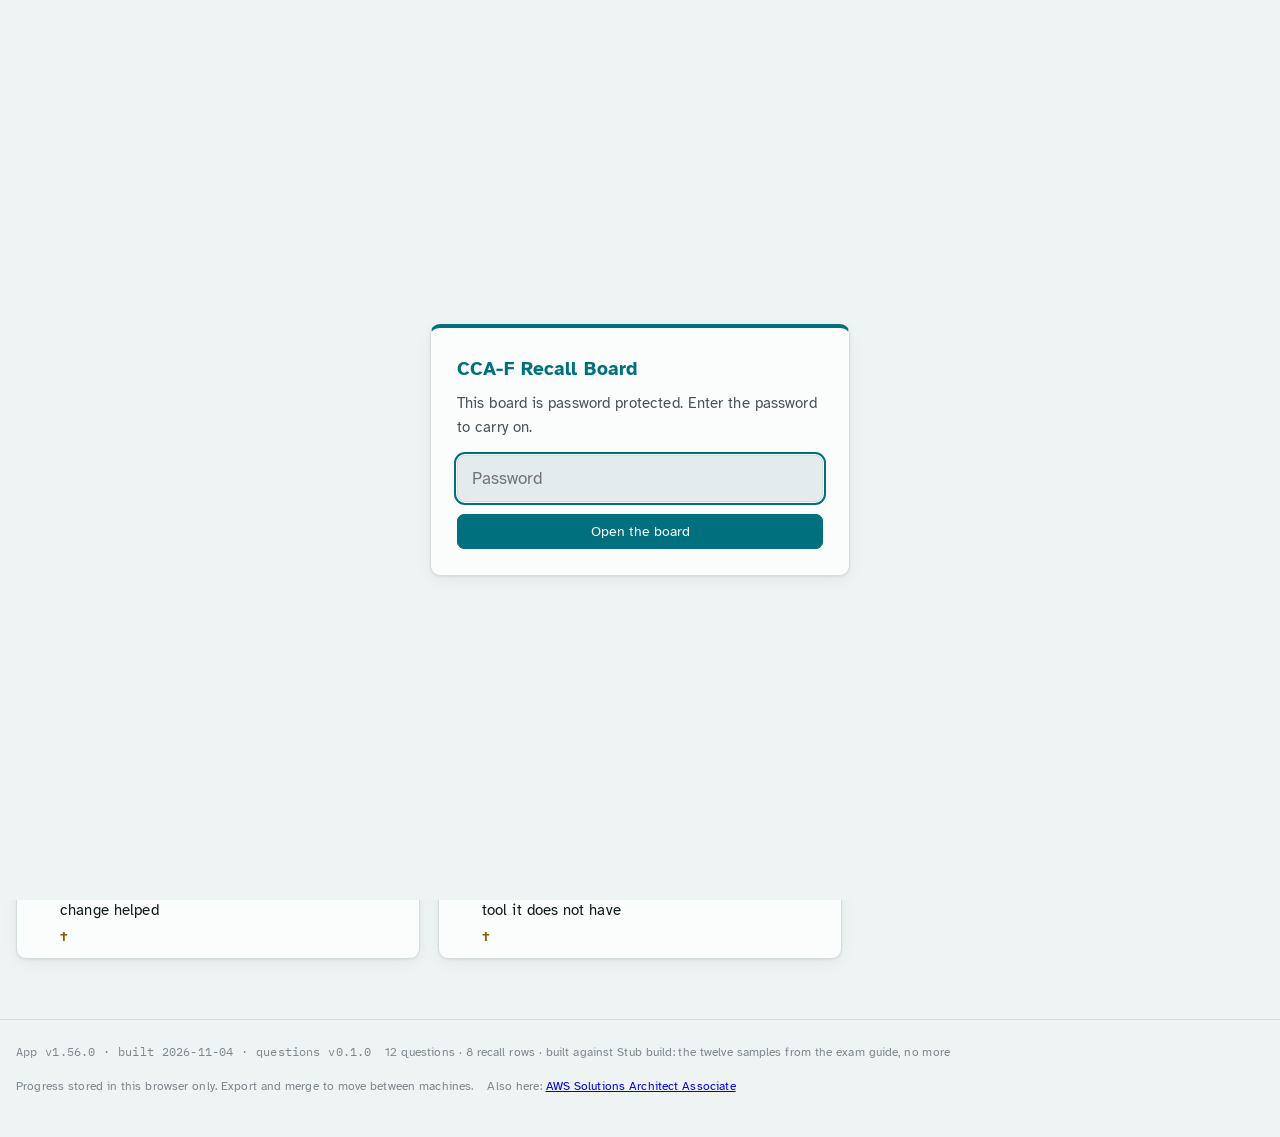
==== commit bd606d4b: "SAA-C03: questions a minute and percentage done in a mock exam The mock bar now shows how much of th" ====
--- a/docs/cca-f/index.html
+++ b/docs/cca-f/index.html
@@ -1868,7 +1868,7 @@
   "use strict";
 
   var DATA = JSON.parse(document.getElementById("appdata").textContent);
-  var APP_VERSION = "1.55.0";
+  var APP_VERSION = "1.56.0";
   var BUILD_DATE  = "2026-11-04";
   // ---------- where this exam's work is kept ----------
   //
@@ -3705,6 +3705,15 @@
     mock.spent[q.id] = Math.max(0, clockUsed() - (mock.shownAt || 0));
   }
 
+  // Questions answered for each minute on the clock so far, reading the
+  // explanations included, because that time comes off the real clock too.
+  // Nothing is shown for the first half minute, when the number means little.
+  function questionsPerMinute(done) {
+    var used = clockUsed();
+    if (!done || used < 30000) return 0;
+    return done / (used / 60000);
+  }
+
   function averageSpent() {
     var ids = Object.keys(mock.spent || {});
     if (!ids.length) return 0;
@@ -3754,7 +3763,8 @@
     var done = Object.keys(mock.given).length;
     var said = (mock.paused ? "Paused · " : "") + MOCK_SIZES[mock.size].name +
       (srcSel.value !== "__all" ? " from " + (SRC_LABELS[srcSel.value] || srcSel.value) : "") + " · " +
-      done + " of " + queue.length + " answered";
+      done + " of " + queue.length + " answered (" +
+      Math.round(100 * done / Math.max(1, queue.length)) + "%)";
     if (settings.mockReveal !== "hide" && done) {
       var gotRight = 0;
       Object.keys(mock.given).forEach(function (id) { if (mock.given[id] === true) gotRight++; });
@@ -3765,6 +3775,14 @@
     if (averageSpent()) {
       said += " · " + clockText(averageSpent()) + " a question on average (aim for " +
         clockText(paceTarget()) + ")";
+    }
+    var rate = questionsPerMinute(done);
+    if (rate) {
+      // The pace needed is what is left over the minutes left, so it rises
+      // if you fall behind and falls if you get ahead.
+      var need = (queue.length - done) / Math.max(1, left / 60000);
+      said += " · " + rate.toFixed(1) + " questions a minute (" +
+        (done < queue.length ? need.toFixed(1) + " needed to finish in time" : "all answered") + ")";
     }
     box.appendChild(el("span", "said", said));
     var hold = el("button", "btn" + (mock.paused ? " primary" : ""),
@@ -3847,6 +3865,11 @@
       var avgAll = averageSpent();
       timeRow("Average time to answer", clockText(avgAll) + " a question (the real exam allows " +
         clockText(paceTarget()) + ")");
+      if (used > 0) {
+        timeRow("Questions a minute", (spentIds.length / (Math.min(mock.total, used) / 60000)).toFixed(1) +
+          ", reading included (the real exam needs " +
+          (DATA.paper.questions / DATA.paper.minutes).toFixed(1) + ")");
+      }
       var rt = [], wt = [];
       spentIds.forEach(function (id) { (mock.given[id] === true ? rt : wt).push(mock.spent[id]); });
       function avg(a) { var t = 0; a.forEach(function (x) { t += x; }); return a.length ? t / a.length : 0; }
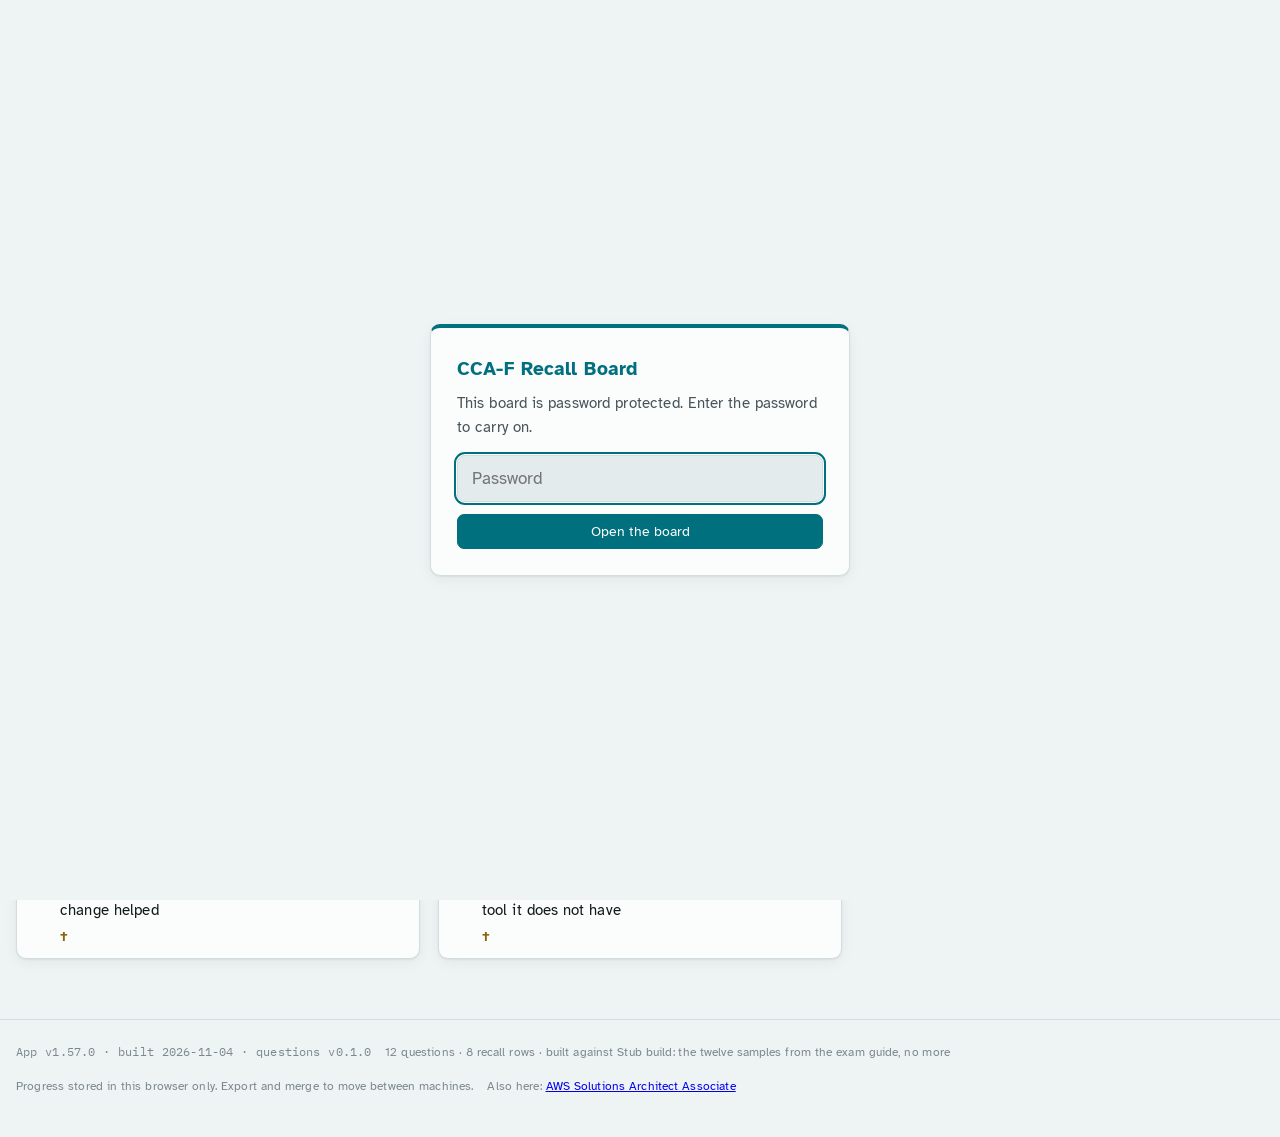
==== commit 11f6c7ae: "SAA-C03: mock score and time figures on the Progress page A finished mock now keeps its marked score" ====
--- a/docs/cca-f/index.html
+++ b/docs/cca-f/index.html
@@ -1868,7 +1868,7 @@
   "use strict";
 
   var DATA = JSON.parse(document.getElementById("appdata").textContent);
-  var APP_VERSION = "1.56.0";
+  var APP_VERSION = "1.57.0";
   var BUILD_DATE  = "2026-11-04";
   // ---------- where this exam's work is kept ----------
   //
@@ -3461,6 +3461,60 @@
     writeRuns(list);
   }
 
+  // A finished mock writes its marked score and its timings onto its run, so
+  // the Progress page can show them later. The run itself is written first,
+  // when the set is put aside; this only adds to it.
+  function keepMockStats(runId, stats) {
+    if (!runId) return;
+    var list = readRuns();
+    var run = list.filter(function (r) { return r.id === runId; })[0];
+    if (!run) return;
+    run.mockStats = stats;
+    writeRuns(list);
+    if (typeof renderRuns === "function") renderRuns();
+  }
+
+  // The score and the time figures of a finished mock, as rows of words.
+  function mockStatsBox(m) {
+    var box = el("div", "timestats");
+    function row(label, value) {
+      var r = el("p", null);
+      r.appendChild(el("strong", null, label + ": "));
+      r.appendChild(document.createTextNode(value));
+      box.appendChild(r);
+    }
+    var passed = m.scaled >= m.pass;
+    row("Score", m.scaled + " out of 1000 \u00b7 " + (passed ? "above" : "below") + " the " +
+      m.pass + " needed to pass" + (m.ranOut ? " \u00b7 time ran out" : ""));
+    row("Right", m.right + " of " + m.of + " (" + pct(m.right, m.of) + "%)" +
+      (m.spent.length < m.of ? " \u00b7 " + (m.of - m.spent.length) + " left unanswered, marked wrong" : ""));
+    // The fewest right answers that would have passed this paper.
+    var need = Math.ceil(((m.pass - 100) / 900) * m.of);
+    var spare = m.right - need;
+    row("Pass mark for this paper", need + " right of " + m.of + " · " +
+      (spare > 0 ? spare + " more than needed" : spare === 0 ? "you hit it exactly"
+        : (-spare) + " more would have passed"));
+    if (m.set) row("Questions from", m.set);
+    if (m.total) row("Time used", clockText(m.used) + " of " + clockText(m.total));
+    if (m.spent.length) {
+      var all = [], rt = [], wt = [];
+      m.spent.forEach(function (x) { all.push(x[1]); (x[2] ? rt : wt).push(x[1]); });
+      function avg(a) { var t = 0; a.forEach(function (x) { t += x; }); return a.length ? t / a.length : 0; }
+      row("Average time to answer", clockText(avg(all)) + " a question (the real exam allows " +
+        clockText(paceTarget()) + ")");
+      if (m.used > 0) row("Questions a minute", (m.spent.length / (m.used / 60000)).toFixed(1) +
+        ", reading included (the real exam needs " +
+        (DATA.paper.questions / DATA.paper.minutes).toFixed(1) + ")");
+      if (rt.length) row("On the ones you got right", clockText(avg(rt)) + " on average");
+      if (wt.length) row("On the ones you missed", clockText(avg(wt)) + " on average");
+      var slow = m.spent.slice().sort(function (a, b) { return b[1] - a[1]; }).slice(0, 3);
+      row("Slowest", slow.map(function (x) {
+        return x[0] + " " + clockText(x[1]) + (x[2] ? " (right)" : " (missed)");
+      }).join(", "));
+    }
+    return box;
+  }
+
   // Take a set off the list. The score is written down first, so what was
   // answered still shows under recent runs: the only thing lost is the place
   // in the set, and the answers were never in here to begin with.
@@ -3806,12 +3860,13 @@
     mock.on = false;
     mock.paused = false;
     if (mock.tick) { clearInterval(mock.tick); mock.tick = null; }
+    var runId = sessionId;
     if (sessionId) putAside(sessionId, true);
     renderMockBar();
-    renderMockResult(ranOut);
-  }
-
-  function renderMockResult(ranOut) {
+    renderMockResult(ranOut, runId);
+  }
+
+  function renderMockResult(ranOut, runId) {
     var paper = DATA.paper;
     var sat = queue.slice();
     var right = 0, byDom = {};
@@ -3846,6 +3901,15 @@
 
     var spentIds = Object.keys(mock.spent || {}).filter(function (id) {
       return sat.some(function (q) { return q.id === id; });
+    });
+    keepMockStats(runId, {
+      size: mock.size, scaled: scaled, pass: paper.pass, right: right, of: sat.length,
+      ranOut: !!ranOut,
+      set: srcSel.value !== "__all" ? (SRC_LABELS[srcSel.value] || srcSel.value) : "",
+      total: mock.total || 0,
+      used: mock.total ? Math.min(mock.total, Math.max(0, mock.total -
+        (mock.paused ? mock.left : Math.max(0, mock.ends - Date.now())))) : 0,
+      spent: spentIds.map(function (id) { return [id, mock.spent[id], mock.given[id] === true]; })
     });
     if (spentIds.length) {
       card.appendChild(el("h3", "sub", "Time"));
@@ -4896,7 +4960,8 @@
       var head = el("summary");
 
       var what = run.label || "a set";
-      if (run.kind === "mock") what = "Mock exam";
+      var ms = run.kind === "mock" ? run.mockStats : null;
+      if (run.kind === "mock") what = ms && MOCK_SIZES[ms.size] ? MOCK_SIZES[ms.size].name : "Mock exam";
       else if (run.kind === "drill") what = "Drill: " + what;
 
       // A run whose set is still on the resume list is one you can carry on
@@ -4919,8 +4984,10 @@
 
       // One number in the corner, and the words for it underneath, rather
       // than two pairs of numbers side by side meaning different things.
-      var chip = el("div", "score", run.asked ? share + "%" : "not scored");
-      if (run.asked) chip.title = run.right + " right of " + run.asked + " answered";
+      var chip = el("div", "score", ms ? ms.scaled + (ms.scaled >= ms.pass ? " pass" : " below pass")
+                                       : (run.asked ? share + "%" : "not scored"));
+      if (ms) chip.title = "Score out of 1000; " + ms.pass + " passes";
+      else if (run.asked) chip.title = run.right + " right of " + run.asked + " answered";
       head.appendChild(chip);
       box.appendChild(head);
 
@@ -4961,6 +5028,7 @@
         inner.appendChild(rt);
       }
 
+      if (ms) inner.appendChild(mockStatsBox(ms));
       inner.appendChild(runBreakdown(run));
       box.appendChild(inner);
       host.appendChild(box);
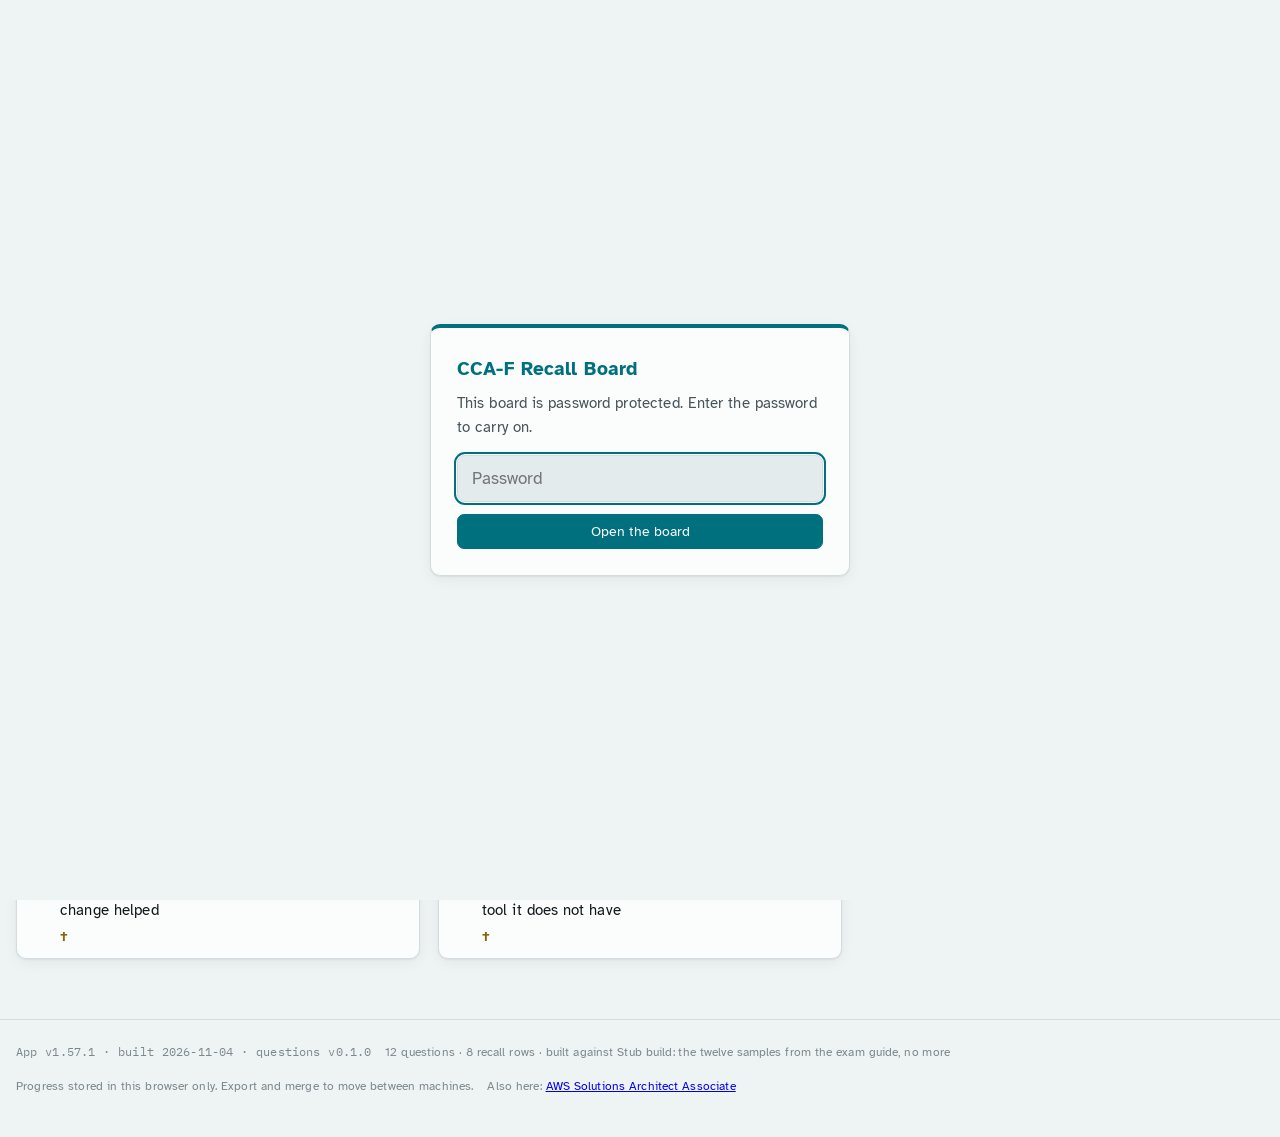
==== commit 8644b177: "SAA-C03: study notes reviewed against 228 missed questions The learner's progress file showed where " ====
--- a/docs/cca-f/index.html
+++ b/docs/cca-f/index.html
@@ -1265,8 +1265,8 @@
 <div class="netmap">
 <p class="lede">Cue on the left, pick on the right. The user at the edge, your VPC, the ways out.</p>
 <div class="nm-row">
-<div class="nm-box edge" data-rx="Route ?53|latency(-based)? (routing )?polic|geolocation|failover (routing )?polic|weighted|multivalue"><h4><span>Route 53</span></h4><p>Fastest Region for each user: <span class="pick">latency</span>. By country: <span class="pick">geolocation</span>. A standby: <span class="pick">failover + health check</span>. Several healthy servers, no load balancer: <span class="pick">multivalue</span>. A share: <span class="pick">weighted</span>.</p></div>
-<div class="nm-box edge" data-rx="CloudFront"><h4><span>CloudFront</span></h4><p>Users everywhere, content cacheable: <span class="pick">one Region + CloudFront</span>, not many Regions. Only files: <span class="pick">S3 + CloudFront</span>. ALB origin too.</p></div>
+<div class="nm-box edge" data-rx="Route ?53|latency(-based)? (routing )?polic|geolocation|failover (routing )?polic|weighted|multivalue"><h4><span>Route 53</span></h4><p>Fastest Region for each user: <span class="pick">latency</span>. By country: <span class="pick">geolocation</span>. A standby: <span class="pick">failover + health check</span>. Several healthy servers, no load balancer: <span class="pick">multivalue</span>. A share: <span class="pick">weighted</span>. A name only inside the VPC: <span class="pick">private hosted zone + internal ALB</span>. Log the DNS queries: <span class="pick">query logging</span>.</p></div>
+<div class="nm-box edge" data-rx="CloudFront"><h4><span>CloudFront</span></h4><p>Users everywhere, content cacheable: <span class="pick">one Region + CloudFront</span>, not many Regions. Only files: <span class="pick">S3 + CloudFront</span>. Dynamic pages too: <span class="pick">ALB origin</span>. Users on a few continents: <span class="pick">a smaller price class</span>.</p></div>
 <div class="nm-box edge" data-rx="Global Accelerator"><h4><span>Global Accelerator</span></h4><p><span class="pick">UDP or TCP, gaming, VoIP, live video, fixed IPs, many Regions</span>: Global Accelerator. Caches nothing; NLBs or ALBs as endpoints.</p></div>
 <div class="nm-box edge" data-rx="WAF"><h4><span>WAF</span></h4><p><span class="pick">Rules on web requests</span>: SQL injection, bots, rate limits, IP sets. On CloudFront, ALB, API Gateway. <span class="pick">Never an NLB.</span></p></div>
 <div class="nm-box edge" data-rx="Shield"><h4><span>Shield Advanced</span></h4><p>DDoS on an <span class="pick">NLB, Elastic IP</span>, CloudFront, ALB, Route 53. Team to call, bill refunded. "Attacks on an NLB, minimal change": <span class="pick">Shield Advanced</span>.</p></div>
@@ -1276,14 +1276,14 @@
 <div class="nm-row">
 <div class="nm-box" data-rx="internet gateway(?! .{0,10}egress)|(?&lt;!egress-only )Internet Gateway"><h4><span>Internet gateway</span></h4><p><span class="pick">One per VPC, no zone, in and out.</span> A subnet is public only if its route table points here. One per zone or per subnet: wrong.</p></div>
 <div class="nm-box" data-rx="Application Load Balancer|\bALB\b|Network Load Balancer|\bNLB\b"><h4><span>Load balancer</span></h4><p>Paths, headers, cookies, WAF, <span class="pick">Cognito login</span>: <span class="pick">ALB</span>. Fixed IP, TCP or UDP, PrivateLink, on-premises IP targets: <span class="pick">NLB</span>. Both sit in <span class="pick">public subnets</span>; servers and database in private.</p></div>
-<div class="nm-box" data-rx="NAT gateway|NAT instance"><h4><span>NAT gateway</span></h4><p>Private out, never in. Production: <span class="pick">one per zone</span>. Test: <span class="pick">one shared</span>. IPv6: <span class="pick">egress-only internet gateway</span> instead.</p></div>
+<div class="nm-box" data-rx="NAT gateway|NAT instance"><h4><span>NAT gateway</span></h4><p>Private out, never in. Production: <span class="pick">one per zone</span>. Test: <span class="pick">one shared</span>. IPv6: <span class="pick">egress-only internet gateway</span> instead. Admin shell, no agent, no public IP: <span class="pick">EC2 Instance Connect Endpoint</span>.</p></div>
 <div class="nm-box" data-rx="route table"><h4><span>Route tables</span></h4><p><span class="pick">One per private subnet</span>, each to its own zone's NAT. One shared table sends every zone through one gateway. Public subnet: a route to the internet gateway.</p></div>
 <div class="nm-box" data-rx="security group|network ACL|\bNACL\b"><h4><span>Security group vs network ACL</span></h4><p>Allow only, stateful, per instance, <span class="pick">from another group by id</span>: <span class="pick">security group</span>. <span class="pick">Deny</span>, stateless, per subnet, <span class="pick">block one subnet or address</span>: <span class="pick">network ACL</span>.</p></div>
 </div>
 </div>
 <div class="nm-arrow">Private things reaching out, privately</div>
 <div class="nm-row">
-<div class="nm-box" data-rx="gateway (VPC )?endpoint|VPC gateway endpoint|endpoint polic"><h4><span>Gateway endpoint</span></h4><p><span class="pick">S3 and DynamoDB only</span>, free, a route. "Private bucket, no public endpoint, least privilege": <span class="pick">gateway endpoint + endpoint policy</span> naming the roles. Cuts the NAT bill.</p></div>
+<div class="nm-box" data-rx="gateway (VPC )?endpoint|VPC gateway endpoint|endpoint polic"><h4><span>Gateway endpoint</span></h4><p><span class="pick">S3 and DynamoDB only</span>, free, a route. "Private bucket, no public endpoint, least privilege": <span class="pick">gateway endpoint + endpoint policy</span> naming the roles. Cuts the NAT bill. IPv4 and its own VPC only; IPv6 or from on premises: <span class="pick">interface endpoint</span>.</p></div>
 <div class="nm-box" data-rx="interface (VPC )?endpoint|VPC interface endpoint|PrivateLink|VPC endpoint for (Amazon )?(SQS|SNS|Kinesis|Secrets|KMS)"><h4><span>Interface endpoint (PrivateLink)</span></h4><p><span class="pick">Any other AWS service</span> (SQS, Kinesis, Secrets Manager): interface endpoint, a private address, by the hour. <span class="pick">Another company's service on AWS</span>: PrivateLink. <span class="pick">Offer yours</span>: NLB + endpoint service. "Stay within the company's private IP space" over a VPN: this.</p></div>
 <div class="nm-box" data-rx="Lambda.{0,60}(VPC|private subnet)|(VPC|private subnet).{0,60}Lambda"><h4><span>Lambda in a VPC</span></h4><p>Needs something private: <span class="pick">attach the function to the subnets</span> with a security group. Not a VPN, not an endpoint. Then it has no internet: NAT gateway or endpoints.</p></div>
 <div class="nm-box" data-rx="IPv6|IPv4|egress-only|dual-stack|NAT64|DNS64"><h4><span>IPv4 or IPv6</span></h4><p>Every IPv6 address is public: private-but-outbound is the <span class="pick">egress-only internet gateway</span>. NAT gateway: IPv4 (NAT64 for IPv6-only hosts). Gateway endpoint, Elastic IP: IPv4 only. Everything else: both. Rules per family: <span class="pick">::/0 is not 0.0.0.0/0</span>.</p></div>
@@ -1291,8 +1291,8 @@
 </div>
 <div class="nm-arrow">Out to other networks</div>
 <div class="nm-row">
-<div class="nm-box hub" data-rx="Transit Gateway"><h4><span>Transit gateway</span></h4><p><span class="pick">Hundreds of VPCs, many accounts, many sites</span>: transit gateway. Keep spokes apart: <span class="pick">a route table per attachment</span>. Share across accounts: RAM.</p></div>
-<div class="nm-box hub" data-rx="VPC peering|peering connection|[Pp]eer (each|the|all|every)"><h4><span>VPC peering</span></h4><p><span class="pick">Exactly two VPCs</span>, even across accounts (a Lambda reaching another account's EFS). Not transitive, stops at 125.</p></div>
+<div class="nm-box hub" data-rx="Transit Gateway"><h4><span>Transit gateway</span></h4><p><span class="pick">Hundreds of VPCs, many accounts, many sites</span>: transit gateway. Keep spokes apart: <span class="pick">a route table per attachment</span>. Share across accounts: RAM. One VPC only: <span class="pick">no transit gateway</span>, just a VPN.</p></div>
+<div class="nm-box hub" data-rx="VPC peering|peering connection|[Pp]eer (each|the|all|every)"><h4><span>VPC peering</span></h4><p><span class="pick">Exactly two VPCs</span>, even across accounts (a Lambda reaching another account's EFS). Not transitive, stops at 125. VPCs that must not see each other: <span class="pick">no peering</span>, a VPN to each.</p></div>
 <div class="nm-box hub" data-rx="Control Tower|Resource Access Manager|\bRAM\b|shared subnet|share the subnet"><h4><span>Many accounts, one network</span></h4><p>Account per workload with <span class="pick">guardrails</span>: <span class="pick">Control Tower</span>. One networking account, <span class="pick">subnets shared with RAM</span>. Transit gateway + inspection VPC: more to run.</p></div>
 </div>
 <div class="nm-zone home"><h3>Your own building</h3>
@@ -1318,10 +1318,10 @@
 <div class="nm-zone vpc"><h3>Where the code runs. Stop at the first that fits</h3>
 <div class="nm-row">
 <div class="nm-box" data-rx="\bLambda\b"><h4><span>Lambda</span></h4><p><span class="pick">Under 15 minutes, on a trigger</span>, a zip or a <span class="pick">container image</span> up to 10 GB. Nothing to patch. Event in, Lambda out.</p></div>
-<div class="nm-box" data-rx="Fargate"><h4><span>Fargate</span></h4><p><span class="pick">Containers, no servers</span>, longer than 15 minutes or always on. Nightly job, can be interrupted: <span class="pick">Fargate Spot</span>.</p></div>
-<div class="nm-box" data-rx="(ECS|EKS).{0,80}EC2|EC2 launch type|GPU instance|EKS Anywhere|EKS Connector|Amazon ECS cluster|ECS containers"><h4><span>ECS or EKS on EC2</span></h4><p><span class="pick">A GPU, or you choose the hardware.</span> Kubernetes named: EKS; else ECS. Kubernetes on your own servers: <span class="pick">EKS Anywhere</span>. See every cluster in one place: <span class="pick">EKS Connector</span>.</p></div>
+<div class="nm-box" data-rx="Fargate"><h4><span>Fargate</span></h4><p><span class="pick">Containers, no servers</span>, longer than 15 minutes or always on. Nightly job, can be interrupted: <span class="pick">Fargate Spot</span>. Critical, must not stop: <span class="pick">never Spot</span>.</p></div>
+<div class="nm-box" data-rx="(ECS|EKS).{0,80}EC2|EC2 launch type|GPU instance|EKS Anywhere|EKS Connector|Amazon ECS cluster|ECS containers"><h4><span>ECS or EKS on EC2</span></h4><p><span class="pick">A GPU, or you choose the hardware.</span> No GPU on Lambda or Fargate. Kubernetes named: EKS; else ECS. Kubernetes on your own servers: <span class="pick">EKS Anywhere</span>. See every cluster in one place: <span class="pick">EKS Connector</span>.</p></div>
 <div class="nm-box"><h4><span>EC2</span></h4><p>Anything at all, <span class="pick">you patch it</span>. Last resort.</p></div>
-<div class="nm-box" data-rx="AWS Batch"><h4><span>Batch</span></h4><p><span class="pick">Many jobs, hours or days, with an order.</span> Simulations that run for days.</p></div>
+<div class="nm-box" data-rx="AWS Batch"><h4><span>Batch</span></h4><p><span class="pick">Many parallel jobs, hours or days.</span> Simulations that run for days. Cannot stop: On-Demand under it, not Spot.</p></div>
 <div class="nm-box" data-rx="Elastic Beanstalk"><h4><span>Elastic Beanstalk</span></h4><p>Hand it the app. New version on a slice of real traffic: <span class="pick">traffic splitting</span>. Safest, undoable: <span class="pick">immutable</span>. Quick rollback: <span class="pick">blue/green</span>.</p></div>
 </div>
 </div>
@@ -1341,7 +1341,7 @@
 <div class="nm-row">
 <div class="nm-box" data-rx="provisioned concurrency|SnapStart"><h4><span>Cold starts</span></h4><p>Peak season, latency: <span class="pick">provisioned concurrency</span>, scheduled for the hour. Java: <span class="pick">SnapStart</span>.</p></div>
 <div class="nm-box" data-rx="reserved concurrency"><h4><span>One function eating all</span></h4><p><span class="pick">Reserved concurrency</span>: a ceiling; zero turns it off.</p></div>
-<div class="nm-box" data-rx="function URL|API Gateway|edge-optimized|HTTP API"><h4><span>Something in front</span></h4><p>One function, one HTTPS address, a webhook, a mainframe calling REST: <span class="pick">function URL</span>. Keys, caching, limits: <span class="pick">API Gateway</span>. Users worldwide: <span class="pick">edge-optimized + caching</span>. JWT: <span class="pick">HTTP API</span>.</p></div>
+<div class="nm-box" data-rx="function URL|API Gateway|edge-optimized|HTTP API"><h4><span>Something in front</span></h4><p>One function, one HTTPS address, a webhook, a caller that <span class="pick">waits minutes</span>: <span class="pick">function URL</span> (API Gateway stops at 29 s). Keys, caching, limits: <span class="pick">API Gateway</span>. Users worldwide: <span class="pick">edge-optimized + caching</span>. JWT: <span class="pick">HTTP API</span>.</p></div>
 <div class="nm-box" data-rx="Lambda.{0,80}\bEFS\b|\bEFS\b.{0,80}Lambda"><h4><span>Big or shared files</span></h4><p>Dependencies too big for a layer: <span class="pick">mount EFS</span>.</p></div>
 <div class="nm-box" data-rx="EventBridge rule.{0,80}Lambda|Lambda.{0,80}EventBridge|Config custom rule|GuardDuty.{0,80}Lambda"><h4><span>Reacting to things</span></h4><p>Start and stop by schedule: <span class="pick">EventBridge rule, Lambda</span>. A finding needs action (GuardDuty mining, a bad Redshift setting): <span class="pick">EventBridge or Config custom rule, Lambda</span>.</p></div>
 <div class="nm-box" data-rx="dead-letter|on-failure destination"><h4><span>Failed events</span></h4><p><span class="pick">A dead-letter queue</span>, or a destination.</p></div>
@@ -1350,8 +1350,8 @@
 <div class="nm-zone home"><h3>Paying for EC2</h3>
 <div class="nm-row">
 <div class="nm-box" data-rx="On-Demand"><h4><span>On-Demand</span></h4><p>Short, unknown, dev and test, being measured.</p></div>
-<div class="nm-box" data-rx="\bSpot\b|allocation strategy"><h4><span>Spot</span></h4><p>Can be interrupted, two minutes' warning: <span class="pick">Spot</span>. Capacity keeps failing: <span class="pick">capacity-optimized allocation + more instance types</span>. Stateless web on one instance: <span class="pick">AMI, launch template, Spot Fleet</span>.</p></div>
-<div class="nm-box" data-rx="Reserved Instance|Savings Plan"><h4><span>Reserved or Savings Plan</span></h4><p>Steady baseline, cannot be interrupted: <span class="pick">Reserved for the ASG minimum</span>, Spot or On-Demand above it. Production reserved, <span class="pick">dev and test On-Demand</span>. Type may change: <span class="pick">Savings Plan</span>.</p></div>
+<div class="nm-box" data-rx="\bSpot\b|allocation strategy"><h4><span>Spot</span></h4><p>Can be interrupted, two minutes' warning: <span class="pick">Spot</span>. Capacity keeps failing: <span class="pick">capacity-optimized allocation + more instance types</span>; it also means fewest interruptions. EMR, no data lost: <span class="pick">core On-Demand, task nodes Spot</span>. Stateless web on one instance: <span class="pick">AMI, launch template, Spot Fleet</span>.</p></div>
+<div class="nm-box" data-rx="Reserved Instance|Savings Plan"><h4><span>Reserved or Savings Plan</span></h4><p>Steady baseline, cannot be interrupted: <span class="pick">Reserved for the ASG minimum</span>, Spot or On-Demand above it. Production reserved, <span class="pick">dev and test On-Demand</span>. Type may change, or EC2 plus Fargate or Lambda: <span class="pick">Compute Savings Plan</span>. Stopped most of the day: <span class="pick">On-Demand</span>. Most saving: <span class="pick">All Upfront</span>.</p></div>
 <div class="nm-box" data-rx="Dedicated Host|Dedicated Instance"><h4><span>Dedicated Host</span></h4><p><span class="pick">Licence by socket or core</span>: Dedicated Host. Only off others' hardware: Dedicated Instance.</p></div>
 <div class="nm-box" data-rx="placement group|Elastic Fabric Adapter|\bEFA\b"><h4><span>Placement groups</span></h4><p>Tightly coupled HPC, node to node: <span class="pick">cluster placement group + EFA</span>. Few critical instances apart: <span class="pick">spread</span>. Big distributed system: <span class="pick">partition</span>.</p></div>
 <div class="nm-box" data-rx="Budgets|Instance Scheduler"><h4><span>Spending guard</span></h4><p>Developers leave instances on: <span class="pick">Budgets alert at forecast, action stops them</span>. Office hours only: <span class="pick">Instance Scheduler</span> or EventBridge + Lambda.</p></div>
@@ -1369,12 +1369,12 @@
 <p class="lede">Cue on the left, pick on the right. Which engine, then the feature the question is really about.</p>
 <div class="nm-zone vpc"><h3>Which engine</h3>
 <div class="nm-row">
-<div class="nm-box" data-rx="\bRDS\b"><h4><span>RDS</span></h4><p><span class="pick">SQL, joins, an existing app</span>, SQL Server, Oracle. Multi-AZ for failover.</p></div>
+<div class="nm-box" data-rx="\bRDS\b"><h4><span>RDS</span></h4><p><span class="pick">SQL, joins, an existing app</span>, SQL Server, Oracle. SQL Server, no cost goal: <span class="pick">RDS for SQL Server, Multi-AZ</span>. Single point of failure: <span class="pick">modify to Multi-AZ</span>.</p></div>
 <div class="nm-box" data-rx="Aurora(?! Serverless)"><h4><span>Aurora</span></h4><p><span class="pick">SQL, faster, Region-safe.</span> Reporting surges: <span class="pick">Aurora Auto Scaling adds replicas</span>. SQL Server code at PostgreSQL price: <span class="pick">Babelfish</span>. Vectors for AI: <span class="pick">pgvector</span>.</p></div>
 <div class="nm-box" data-rx="Aurora Serverless|capacity units|\bACUs?\b"><h4><span>Aurora Serverless v2</span></h4><p><span class="pick">Load comes and goes</span>, dev and test environments each their own: Serverless v2. Set the <span class="pick">max ACUs</span> high enough for the peak.</p></div>
 <div class="nm-box" data-rx="DynamoDB(?! Streams)"><h4><span>DynamoDB</span></h4><p><span class="pick">Key-value, any scale, milliseconds</span>, session data, ratings, sensor reads. No joins.</p></div>
-<div class="nm-box" data-rx="ElastiCache"><h4><span>ElastiCache</span></h4><p><span class="pick">Same reads over and over</span>, read-only history, a catalog, sessions: Redis. App reads cache, misses, reads database, <span class="pick">writes it in (lazy loading)</span>.</p></div>
-<div class="nm-box" data-rx="DocumentDB|Neptune|Redshift|Timestream|\bQLDB\b|Keyspaces"><h4><span>The odd ones</span></h4><p>MongoDB: <span class="pick">DocumentDB</span>. Graph: <span class="pick">Neptune</span>. Warehouse: <span class="pick">Redshift</span>. Telemetry over time: <span class="pick">Timestream</span>. Tamper-proof ledger: <span class="pick">QLDB</span>. Cassandra: <span class="pick">Keyspaces</span>.</p></div>
+<div class="nm-box" data-rx="ElastiCache"><h4><span>ElastiCache</span></h4><p><span class="pick">Same reads over and over</span>, read-only history, a catalog, sessions: Redis. App reads cache, misses, reads database, <span class="pick">writes it in (lazy loading)</span>. Not Memcached on EC2; not DAX, which is DynamoDB only.</p></div>
+<div class="nm-box" data-rx="DocumentDB|Neptune|Redshift|Timestream|\bQLDB\b|Keyspaces"><h4><span>The odd ones</span></h4><p>MongoDB: <span class="pick">DocumentDB</span>. Graph: <span class="pick">Neptune</span>. Reports over history, never a live site's database: <span class="pick">Redshift</span>. Telemetry over time: <span class="pick">Timestream</span>. Tamper-proof ledger: <span class="pick">QLDB</span>. Cassandra: <span class="pick">Keyspaces</span>.</p></div>
 </div>
 </div>
 <div class="nm-arrow">Then the feature</div>
@@ -1392,12 +1392,12 @@
 </div>
 <div class="nm-zone sub"><h3>DynamoDB</h3>
 <div class="nm-row">
-<div class="nm-box" data-rx="on-demand (capacity|mode)|provisioned capacity|DynamoDB auto ?scaling|automatic scaling for the DynamoDB|capacity mode|Standard-Infrequent Access table"><h4><span>Capacity</span></h4><p>Unpredictable or new: <span class="pick">on-demand</span>. Steady: <span class="pick">provisioned + auto scaling at 70%</span>. Rarely read, many Regions: <span class="pick">Standard-IA table class</span>.</p></div>
+<div class="nm-box" data-rx="on-demand (capacity|mode)|provisioned capacity|DynamoDB auto ?scaling|automatic scaling for the DynamoDB|capacity mode|Standard-Infrequent Access table"><h4><span>Capacity</span></h4><p>Unpredictable or new: <span class="pick">on-demand</span>. Steady: <span class="pick">provisioned + auto scaling at 70%</span>. Storage is the bill, rarely read: <span class="pick">Standard-IA table class</span>; a busy table stays Standard.</p></div>
 <div class="nm-box" data-rx="\bDAX\b"><h4><span>DAX</span></h4><p>Same reads, <span class="pick">microseconds</span>, in front of the table.</p></div>
 <div class="nm-box" data-rx="global tables?"><h4><span>Global tables</span></h4><p><span class="pick">Two Regions, both writing.</span> Needs Streams on.</p></div>
 <div class="nm-box" data-rx="DynamoDB Streams"><h4><span>Streams</span></h4><p><span class="pick">React to every change</span>, into Lambda; to a data lake: <span class="pick">Streams, Lambda, Firehose, S3</span>.</p></div>
 <div class="nm-box" data-rx="Time to Live|\bTTL\b|point-in-time"><h4><span>TTL and PITR</span></h4><p>Rows vanish after a time: <span class="pick">TTL</span>. Back to any second in 35 days: <span class="pick">PITR</span>. Session data for 48 hours, restorable: both.</p></div>
-<div class="nm-box" data-rx="export.{0,40}S3|Glue.{0,40}DynamoDB|DynamoDB.{0,40}Glue"><h4><span>Analyse it</span></h4><p><span class="pick">Export to S3</span>, then Athena or Redshift COPY. Metrics on a schedule: <span class="pick">Glue DynamoDB export connector</span>. Never a scan.</p></div>
+<div class="nm-box" data-rx="export.{0,40}S3|Glue.{0,40}DynamoDB|DynamoDB.{0,40}Glue"><h4><span>Analyse it</span></h4><p><span class="pick">Export to S3</span>, then Athena or Redshift COPY. Metrics on a schedule: <span class="pick">Glue DynamoDB export connector</span>. Never a scan. The Athena connector reads the live table and spends its capacity; an export spends none.</p></div>
 <div class="nm-box" data-rx="PutItem|integration type.{0,40}DynamoDB|API Gateway.{0,80}DynamoDB"><h4><span>Writing to it</span></h4><p>Ratings from a web form, no code: <span class="pick">API Gateway REST, AWS integration, PutItem</span>.</p></div>
 </div>
 </div>
@@ -1427,7 +1427,7 @@
 <div class="nm-row">
 <div class="nm-box" data-rx="\bS3\b"><h4><span>S3</span></h4><p>Objects by URL, unlimited. <span class="pick">Static site: S3 + CloudFront.</span></p></div>
 <div class="nm-box" data-rx="\bEBS\b"><h4><span>EBS</span></h4><p><span class="pick">One instance, one zone.</span> Multi-Attach: io1/io2 only, same zone.</p></div>
-<div class="nm-box" data-rx="\bEFS\b"><h4><span>EFS</span></h4><p><span class="pick">Linux, many servers, across zones</span>, NFS.</p></div>
+<div class="nm-box" data-rx="\bEFS\b"><h4><span>EFS</span></h4><p><span class="pick">Linux, many servers, across zones</span>, NFS. Never "mount the bucket": S3 is not a file system.</p></div>
 <div class="nm-box" data-rx="FSx for Windows"><h4><span>FSx for Windows</span></h4><p><span class="pick">SMB, Active Directory.</span> Multi-AZ to survive a zone; SSD for 2 GB/s.</p></div>
 <div class="nm-box" data-rx="FSx for Lustre"><h4><span>FSx for Lustre</span></h4><p><span class="pick">HPC, training, sub-millisecond.</span> Linked to a bucket.</p></div>
 <div class="nm-box" data-rx="ONTAP"><h4><span>FSx for ONTAP</span></h4><p><span class="pick">SMB and NFS together</span>, Windows and Linux on one share. Auto tiering.</p></div>
@@ -1439,15 +1439,15 @@
 <div class="nm-row">
 <div class="nm-box" data-rx="Intelligent-Tiering|Standard-IA|One Zone-IA|Glacier|Deep Archive|storage class"><h4><span>Retrieval time picks the class</span></h4><p>Milliseconds, once a year: <span class="pick">Glacier Instant</span>. Up to 12 hours: <span class="pick">Flexible</span>. Up to 48 hours, cheapest: <span class="pick">Deep Archive</span>. Pattern unknown or varies, no retrieval cost, minimal management: <span class="pick">Intelligent-Tiering</span>.</p></div>
 <div class="nm-box" data-rx="minimum (storage )?(duration|charge)|minimum of \d+ days"><h4><span>Minimums</span></h4><p>IA <span class="pick">30 days</span>, Glacier <span class="pick">90</span>, Deep Archive <span class="pick">180</span>, 128 KB. Short-lived or tiny: stay in Standard.</p></div>
-<div class="nm-box" data-rx="[Ll]ifecycle (rule|polic|configuration)"><h4><span>Lifecycle rules</span></h4><p><span class="pick">Move after N days, delete after N days.</span> Filter by prefix, tag or <span class="pick">size</span>. Clears incomplete multipart uploads.</p></div>
+<div class="nm-box" data-rx="[Ll]ifecycle (rule|polic|configuration)"><h4><span>Lifecycle rules</span></h4><p><span class="pick">Move after N days, delete after N days.</span> Filter by prefix, tag or <span class="pick">size</span>. Clears incomplete multipart uploads. A bucket policy never deletes.</p></div>
 <div class="nm-box" data-rx="Object Lock|legal hold|WORM"><h4><span>Cannot be deleted</span></h4><p><span class="pick">Object Lock compliance</span>: not even root. Governance: an admin can. Needs versioning. Public-read-but-locked: Object Lock + CloudFront + bucket policy.</p></div>
 <div class="nm-box" data-rx="MFA Delete|[Vv]ersioning|Block Public Access"><h4><span>Against accidents</span></h4><p><span class="pick">Versioning + MFA Delete.</span> <span class="pick">Block Public Access</span> on the account.</p></div>
 <div class="nm-box" data-rx="bucket polic|aws:Source|access point|Requester Pays|gateway (VPC )?endpoint"><h4><span>Who may reach it</span></h4><p>Another account: <span class="pick">bucket policy</span>. One VPC: <span class="pick">aws:SourceVpc</span>. Named addresses: <span class="pick">IP condition</span>. Many apps: <span class="pick">access point each</span>. Reader pays: <span class="pick">Requester Pays</span>. From instances, privately: <span class="pick">gateway endpoint</span>.</p></div>
 <div class="nm-box" data-rx="origin access|\bOAC\b|\bOAI\b|presigned|pre-signed|signed URL|signed cookie"><h4><span>Three kinds of signed access</span></h4><p>Bucket answers only CloudFront: <span class="pick">origin access control</span>. Paying viewers: <span class="pick">CloudFront signed URL</span>. One person, one object, one upload: <span class="pick">S3 presigned URL</span>.</p></div>
-<div class="nm-box" data-rx="SSE-S3|SSE-KMS|Bucket Key|server-side encryption"><h4><span>Encryption</span></h4><p>Nobody asked who holds the key: <span class="pick">SSE-S3</span>. Control rotation, audit use: <span class="pick">SSE-KMS, customer managed key</span>. KMS bill or request limit: <span class="pick">Bucket Key</span>.</p></div>
+<div class="nm-box" data-rx="SSE-S3|SSE-KMS|Bucket Key|server-side encryption"><h4><span>Encryption</span></h4><p>Nobody asked who holds the key: <span class="pick">SSE-S3</span>. Control rotation, audit use: <span class="pick">SSE-KMS, customer managed key</span>; AWS managed keys rotate themselves. KMS bill or request limit: <span class="pick">Bucket Key</span>.</p></div>
 <div class="nm-box" data-rx="Macie|Object Lambda|sensitive data discovery"><h4><span>Personal data (Macie)</span></h4><p>Watch buckets all the time: <span class="pick">Macie automated sensitive data discovery</span>. A one-off look: <span class="pick">a classification job</span>. Act on a finding: <span class="pick">EventBridge rule, Lambda removes it</span>. Serve it to one app with the PII masked, no copy: <span class="pick">Object Lambda</span>. Macie only finds; it never changes an object.</p></div>
 <div class="nm-box" data-rx="Transfer Acceleration|multipart|Express One Zone"><h4><span>Faster</span></h4><p>Uploads from far away: <span class="pick">Transfer Acceleration + multipart</span>. Sub-millisecond reads: <span class="pick">Express One Zone</span>. Downloads everywhere: CloudFront.</p></div>
-<div class="nm-box" data-rx="[Rr]eplication|Multi-Region Access Point|event notification|S3 Event"><h4><span>Copies and events</span></h4><p>Disaster recovery, least loss: <span class="pick">Cross-Region Replication</span>. Logs into one bucket: <span class="pick">Same-Region Replication</span>. One address, nearest bucket: <span class="pick">Multi-Region Access Point</span>. On every upload: <span class="pick">event notification</span> to Lambda, SQS, SNS.</p></div>
+<div class="nm-box" data-rx="[Rr]eplication|Multi-Region Access Point|event notification|S3 Event"><h4><span>Copies and events</span></h4><p>Disaster recovery, least loss: <span class="pick">Cross-Region Replication</span>. Logs into one bucket: <span class="pick">Same-Region Replication</span>. One address, nearest bucket: <span class="pick">Multi-Region Access Point</span>. Objects already there: <span class="pick">Batch Replication</span>; both buckets need versioning. On every upload: <span class="pick">event notification</span> to Lambda, SQS, SNS.</p></div>
 <div class="nm-box" data-rx="Storage Lens|S3 Inventory|Batch Operations"><h4><span>Across many buckets</span></h4><p>Which buckets are idle or unversioned: <span class="pick">Storage Lens</span>. Act on millions of objects: <span class="pick">Inventory + Batch Operations</span>.</p></div>
 </div>
 </div>
@@ -1489,7 +1489,7 @@
 <div class="nm-zone vpc"><h3>Who may do what</h3>
 <div class="nm-row">
 <div class="nm-box" data-rx="IAM role|\bSTS\b|Security Token Service"><h4><span>A role</span></h4><p><span class="pick">Assumed, credentials expire.</span> Never an access key on a server. Contractors for a project: <span class="pick">STS temporary credentials on roles that expire</span>.</p></div>
-<div class="nm-box" data-rx="instance profile|instance role|task role|execution role"><h4><span>Instance, task, execution role</span></h4><p>App on an instance: <span class="pick">instance role</span>. Fargate container reading S3: <span class="pick">task role</span>. Lambda decrypting: <span class="pick">execution role</span>, granted on the KMS key.</p></div>
+<div class="nm-box" data-rx="instance profile|instance role|task role|execution role"><h4><span>Instance, task, execution role</span></h4><p>App on an instance: <span class="pick">instance role</span>. Container code reading S3: <span class="pick">task role</span>. ECS pulling the image or a secret: <span class="pick">task execution role</span>. Lambda decrypting: <span class="pick">execution role</span>, granted on the KMS key.</p></div>
 <div class="nm-box" data-rx="cross-account|trust polic|trust the|Roles Anywhere"><h4><span>Across accounts</span></h4><p><span class="pick">A role in the far account</span>: trust policy there, permission on the caller. A vendor's role: <span class="pick">trust the vendor role</span>. A server outside AWS with certificates: <span class="pick">IAM Roles Anywhere</span>.</p></div>
 <div class="nm-box" data-rx="resource(-based)? polic|bucket polic|queue polic"><h4><span>Resource policy</span></h4><p><span class="pick">An outsider at one bucket or queue</span>, written on the thing itself.</p></div>
 <div class="nm-box" data-rx="aws:SourceIp|aws:RequestedRegion|Condition|CIDR block"><h4><span>Conditions</span></h4><p>Only from the office: <span class="pick">aws:SourceIp</span>. Only these Regions: <span class="pick">aws:RequestedRegion</span>. Only from one VPC: <span class="pick">aws:SourceVpc</span>. A deny with a condition beats an allow.</p></div>
@@ -1502,7 +1502,7 @@
 <div class="nm-zone sub"><h3>Keys and secrets</h3>
 <div class="nm-row">
 <div class="nm-box" data-rx="SSE-S3|SSE-KMS|SSE-C|client-side encryption|customer managed key"><h4><span>Who holds the key</span></h4><p>Nobody asked: <span class="pick">SSE-S3</span>. Who may use it, audit: <span class="pick">SSE-KMS, customer managed key</span>. AWS never sees it: <span class="pick">SSE-C or client-side</span>.</p></div>
-<div class="nm-box" data-rx="\bKMS\b|CloudHSM"><h4><span>KMS</span></h4><p>Encrypts the data key, which encrypts the data. <span class="pick">Automatic rotation</span> changes the outer key only. Your own hardware module: <span class="pick">CloudHSM</span>.</p></div>
+<div class="nm-box" data-rx="\bKMS\b|CloudHSM"><h4><span>KMS</span></h4><p>Encrypts the data key, which encrypts the data. <span class="pick">Automatic rotation</span> changes the outer key only. Rotation you control: <span class="pick">customer managed key</span>. Your own hardware, still used by RDS or S3: <span class="pick">KMS custom key store on CloudHSM</span>.</p></div>
 <div class="nm-box" data-rx="Secrets Manager"><h4><span>Secrets Manager</span></h4><p>A password that must <span class="pick">rotate itself</span>; built in to RDS, Aurora, Redshift. Hardcoded credentials in an app: this.</p></div>
 <div class="nm-box" data-rx="Parameter Store"><h4><span>Parameter Store</span></h4><p>A setting, or a secret with <span class="pick">no rotation</span>, free. Env vars for a container.</p></div>
 <div class="nm-box" data-rx="Certificate Manager|\bACM\b|TLS|SSL"><h4><span>Certificates</span></h4><p>In transit: <span class="pick">ACM</span>, free public certificates, DNS validation; CloudFront needs us-east-1. At rest: <span class="pick">KMS</span>. End-to-end ALB to instance: <span class="pick">ACM cert on the ALB, self-signed on the instances</span>.</p></div>
@@ -1512,24 +1512,24 @@
 <div class="nm-row">
 <div class="nm-box" data-rx="GuardDuty"><h4><span>GuardDuty</span></h4><p><span class="pick">Threats</span>: stolen key, mining, odd login. Acts: <span class="pick">EventBridge rule, Lambda</span>.</p></div>
 <div class="nm-box" data-rx="Macie"><h4><span>Macie</span></h4><p><span class="pick">Personal data in S3.</span> Only S3.</p></div>
-<div class="nm-box" data-rx="Inspector"><h4><span>Inspector</span></h4><p><span class="pick">Software flaws</span> on instances, containers, Lambda.</p></div>
-<div class="nm-box" data-rx="AWS Config|Config rule"><h4><span>Config</span></h4><p><span class="pick">A setting that drifted</span>, what changed and whether allowed. Custom rule + Lambda for anything else.</p></div>
+<div class="nm-box" data-rx="Inspector"><h4><span>Inspector</span></h4><p><span class="pick">Software flaws</span> on instances, containers, Lambda. Never patches: patched AMIs come from <span class="pick">EC2 Image Builder</span>.</p></div>
+<div class="nm-box" data-rx="AWS Config|Config rule"><h4><span>Config</span></h4><p><span class="pick">A setting that drifted</span>, what changed and whether allowed. Finds and fixes after; <span class="pick">never prevents</span> (that is an SCP). Custom rule + Lambda for the rest.</p></div>
 <div class="nm-box" data-rx="CloudTrail"><h4><span>CloudTrail</span></h4><p><span class="pick">Who called what, when.</span> Never flow logs.</p></div>
-<div class="nm-box" data-rx="Access Analyzer|Security Hub|Detective|Trusted Advisor"><h4><span>The rest</span></h4><p>Outsiders who can reach in: <span class="pick">Access Analyzer</span>. Every finding in one place: <span class="pick">Security Hub</span>. Why it happened: <span class="pick">Detective</span>. Cost, limits, best practice: <span class="pick">Trusted Advisor</span>.</p></div>
+<div class="nm-box" data-rx="Access Analyzer|Security Hub|Detective|Trusted Advisor"><h4><span>The rest</span></h4><p>Outsiders who can reach in: <span class="pick">Access Analyzer</span>. Every finding in one place: <span class="pick">Security Hub</span>. Why it happened: <span class="pick">Detective</span>. Cost, limits, best practice: <span class="pick">Trusted Advisor</span>. Any of them across the organization: name a <span class="pick">delegated administrator</span> first.</p></div>
 </div>
 </div>
 <div class="nm-zone home"><h3>Defences</h3>
 <div class="nm-row">
-<div class="nm-box" data-rx="\bWAF\b"><h4><span>WAF</span></h4><p><span class="pick">Rules on web requests</span>: SQL injection, bots (<span class="pick">Bot Control</span>), rate limits, IP sets. On CloudFront, ALB, API Gateway.</p></div>
+<div class="nm-box" data-rx="\bWAF\b"><h4><span>WAF</span></h4><p><span class="pick">Rules on web requests</span>: SQL injection, bots (<span class="pick">Bot Control</span>), rate limits, IP sets. On CloudFront, ALB, API Gateway; straight on the API, no CloudFront needed. New exploits: <span class="pick">AWS managed rule groups</span>.</p></div>
 <div class="nm-box" data-rx="Shield"><h4><span>Shield</span></h4><p>Standard on and free. <span class="pick">Advanced</span>: big DDoS, a team, cost protection, an NLB or Elastic IP.</p></div>
 <div class="nm-box" data-rx="network ACL|\bNACL\b"><h4><span>Network ACL</span></h4><p>The only one with <span class="pick">deny</span>. Block an address, or one subnet from another.</p></div>
 <div class="nm-box" data-rx="security group"><h4><span>Security group</span></h4><p><span class="pick">Allow only</span>, stateful, instance level. <span class="pick">From another group by id.</span></p></div>
 <div class="nm-box" data-rx="Network Firewall"><h4><span>Network Firewall</span></h4><p>Filters a <span class="pick">VPC's traffic</span> by address, port, domain. Not web requests.</p></div>
-<div class="nm-box" data-rx="Firewall Manager"><h4><span>Firewall Manager</span></h4><p><span class="pick">The same rules in every account.</span> Needs Organizations.</p></div>
+<div class="nm-box" data-rx="Firewall Manager"><h4><span>Firewall Manager</span></h4><p><span class="pick">The same rules in every account.</span> Unused or duplicate rules: <span class="pick">an audit policy</span>. Needs Organizations.</p></div>
 </div>
 </div>
 <div class="nm-row">
-<div class="nm-box hub" data-rx="Organizations|Control Tower|tag polic|Resource Access Manager|\bRAM\b|Budgets"><h4><span>Many accounts</span></h4><p>One bill, shared discounts, chargeback: <span class="pick">Organizations</span>. Stop something everywhere: <span class="pick">SCP on the root OU</span>. New accounts set up right: <span class="pick">Control Tower</span>. Allowed tag values: <span class="pick">tag policy</span>. Share a subnet: <span class="pick">RAM</span>. Overspend: <span class="pick">Budgets actions</span>.</p></div>
+<div class="nm-box hub" data-rx="Organizations|Control Tower|tag polic|Resource Access Manager|\bRAM\b|Budgets"><h4><span>Many accounts</span></h4><p>One bill, shared discounts, chargeback: <span class="pick">Organizations</span>. Stop something everywhere: <span class="pick">SCP on the root OU</span>. New accounts set up right: <span class="pick">Control Tower</span>. Allowed tag values: <span class="pick">tag policy</span>. Share a subnet: <span class="pick">RAM</span>. Overspend: <span class="pick">Budgets actions</span>. Blocked before CloudFormation builds it: <span class="pick">a proactive control</span>.</p></div>
 </div>
 <div class="nm-key"><span style="background: var(--cyan)"></span>cyan: who may · <span style="background: var(--amber)"></span>amber: defences · <span style="background: var(--magenta)"></span>magenta: many accounts. Underlined text is the pick.</div>
 </div>
@@ -1543,14 +1543,14 @@
 <p class="lede">Cue on the left, pick on the right. What goes in between, what the queue needs set, the front door, events.</p>
 <div class="nm-zone vpc"><h3>What goes in between</h3>
 <div class="nm-row">
-<div class="nm-box" data-rx="\bSQS\b"><h4><span>SQS</span></h4><p><span class="pick">One sender, one worker, nothing lost</span>, at-least-once. Surge at 8 AM Monday: <span class="pick">API, SQS, Lambda with provisioned concurrency</span>. Email results in bulk: <span class="pick">API, SQS, Lambda</span>.</p></div>
+<div class="nm-box" data-rx="\bSQS\b"><h4><span>SQS</span></h4><p><span class="pick">One sender, one worker, nothing lost</span>, at-least-once. Surge at 8 AM Monday: <span class="pick">API, SQS, Lambda with provisioned concurrency</span>. TooManyRequests from Lambda: <span class="pick">SQS in front</span>. Email results in bulk: <span class="pick">API, SQS, Lambda</span>.</p></div>
 <div class="nm-box" data-rx="\bFIFO\b|MessageDeduplicationId|NumberOfDeduplicatedSentMessages"><h4><span>SQS FIFO</span></h4><p><span class="pick">Order, no duplicates</span>: FIFO with a <span class="pick">MessageDeduplicationId</span>. 300 a second, 3,000 in batches. Are duplicates being dropped: <span class="pick">NumberOfDeduplicatedSentMessages</span>.</p></div>
 <div class="nm-box" data-rx="\bSNS\b"><h4><span>SNS</span></h4><p><span class="pick">One message, many places at once</span>: email, SMS, Lambda, queues. A contact form: <span class="pick">API, Lambda, SNS</span>.</p></div>
 <div class="nm-box" data-rx="SNS.{0,80}SQS|SQS.{0,80}SNS"><h4><span>SNS in front of SQS</span></h4><p><span class="pick">Both</span>: a copy to every subscriber, each queue holds its own work. Containers consuming messages: <span class="pick">SNS topic, SQS queue, Fargate</span>.</p></div>
-<div class="nm-box" data-rx="EventBridge"><h4><span>EventBridge</span></h4><p><span class="pick">Route on what is inside the event</span>, schedules, other companies' products. A custom bus with a Lambda target writing to DynamoDB.</p></div>
-<div class="nm-box" data-rx="Kinesis Data Streams|Apache Flink|\bMSK\b|Kafka"><h4><span>Kinesis and MSK</span></h4><p><span class="pick">A stream several readers can replay</span>: Kinesis Data Streams. Transform on the way: <span class="pick">Managed Service for Apache Flink</span>. Kafka named, real-time dashboards from many schemas: <span class="pick">MSK</span>.</p></div>
+<div class="nm-box" data-rx="EventBridge"><h4><span>EventBridge</span></h4><p><span class="pick">Route on what is inside the event</span>, schedules, other companies' products. Holds nothing: a durable buffer each is <span class="pick">SNS to SQS</span>. A tracked workflow is <span class="pick">Step Functions</span>. Keep and replay: <span class="pick">archive</span>. Writes to DynamoDB only through a Lambda target.</p></div>
+<div class="nm-box" data-rx="Kinesis Data Streams|Apache Flink|\bMSK\b|Kafka"><h4><span>Kinesis and MSK</span></h4><p><span class="pick">A stream several readers can replay</span>: Kinesis Data Streams. Transform on the way: <span class="pick">Managed Service for Apache Flink</span>. Many readers, each low latency: <span class="pick">enhanced fan-out</span>. Kafka named, real-time dashboards from many schemas: <span class="pick">MSK</span>.</p></div>
 <div class="nm-box" data-rx="Firehose"><h4><span>Data Firehose</span></h4><p><span class="pick">Straight into S3, Redshift, OpenSearch</span>, no code, no replay. A Lambda can transform on the way (mask PII).</p></div>
-<div class="nm-box" data-rx="Step Functions|state machine|log level"><h4><span>Step Functions</span></h4><p><span class="pick">Steps, retries, waiting for a person</span>, jobs of many tasks up to a day. Thousands in parallel: <span class="pick">Map, distributed</span>. Debug a task: <span class="pick">log level ALL</span>.</p></div>
+<div class="nm-box" data-rx="Step Functions|state machine|log level"><h4><span>Step Functions</span></h4><p><span class="pick">Steps, retries, waiting for a person</span>, jobs of many tasks up to a day. Thousands in parallel: <span class="pick">Map, distributed</span>. Debug a task: <span class="pick">log level ALL</span>. Express stops at 5 minutes; Standard runs a year.</p></div>
 <div class="nm-box" data-rx="Amazon MQ|ActiveMQ|RabbitMQ"><h4><span>Amazon MQ</span></h4><p>An <span class="pick">existing ActiveMQ or RabbitMQ</span> app, moved as it is.</p></div>
 </div>
 </div>
@@ -1560,7 +1560,7 @@
 <div class="nm-box" data-rx="visibility timeout"><h4><span>Visibility timeout</span></h4><p>How long a taken message <span class="pick">stays hidden</span>. Longer than the work, or it is done twice.</p></div>
 <div class="nm-box" data-rx="dead-letter"><h4><span>Dead-letter queue</span></h4><p>After <span class="pick">too many failed tries</span>, here, to be looked at.</p></div>
 <div class="nm-box" data-rx="long polling|ReceiveMessageWaitTime"><h4><span>Long polling</span></h4><p><span class="pick">Wait up to 20 seconds</span> for a message: fewer empty answers, less cost.</p></div>
-<div class="nm-box" data-rx="256 KB|Extended Client|retention period"><h4><span>Size and age</span></h4><p><span class="pick">256 KB</span> a message; bigger goes to S3 with a pointer. Kept 4 days, up to 14.</p></div>
+<div class="nm-box" data-rx="256 KB|Extended Client|retention period"><h4><span>Size and age</span></h4><p><span class="pick">256 KB</span> a message; bigger goes to S3 with a pointer. Kept 4 days, up to 14. Longer or bigger: <span class="pick">Kinesis Data Streams</span>.</p></div>
 <div class="nm-box" data-rx="queue.{0,80}(Auto Scaling|scal)|ApproximateNumberOfMessages"><h4><span>Scaling the workers</span></h4><p>ASG <span class="pick">target tracking on ApproximateNumberOfMessages</span> per instance.</p></div>
 <div class="nm-box" data-rx="delay queue|delay seconds|DelaySeconds"><h4><span>Delay</span></h4><p>Hide a new message for up to <span class="pick">15 minutes</span>.</p></div>
 </div>
@@ -1868,7 +1868,7 @@
   "use strict";
 
   var DATA = JSON.parse(document.getElementById("appdata").textContent);
-  var APP_VERSION = "1.57.0";
+  var APP_VERSION = "1.57.1";
   var BUILD_DATE  = "2026-11-04";
   // ---------- where this exam's work is kept ----------
   //
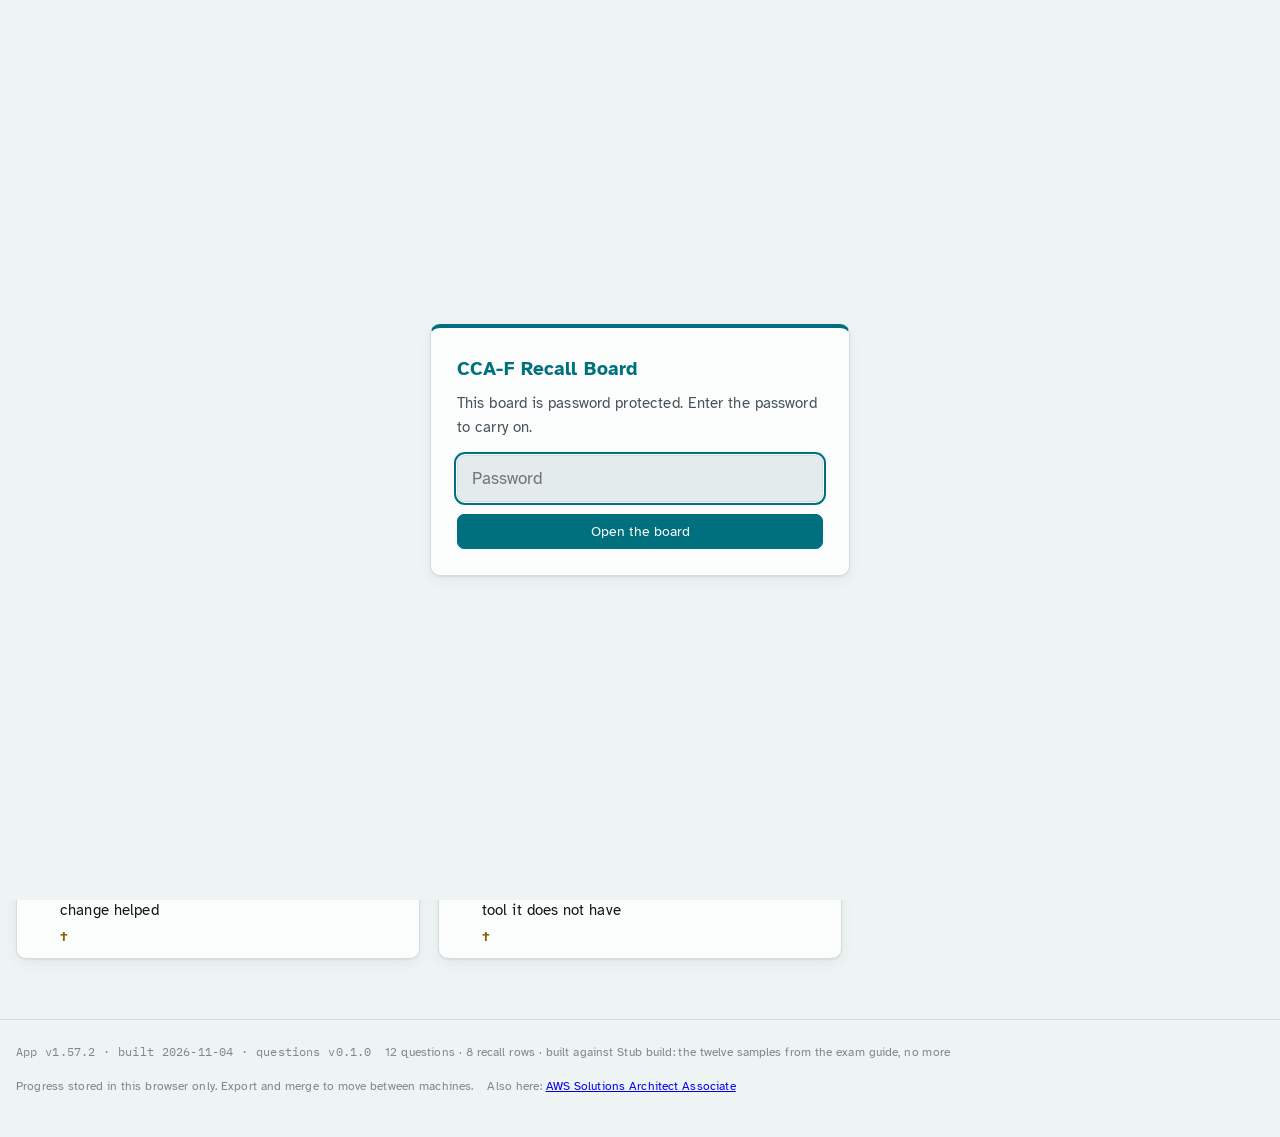
==== commit b2a33144: "SAA-C03: leave out four questions with broken answer keys ce-835, et-371, ce-168 and ce-17 are liste" ====
--- a/docs/cca-f/index.html
+++ b/docs/cca-f/index.html
@@ -1868,7 +1868,7 @@
   "use strict";
 
   var DATA = JSON.parse(document.getElementById("appdata").textContent);
-  var APP_VERSION = "1.57.1";
+  var APP_VERSION = "1.57.2";
   var BUILD_DATE  = "2026-11-04";
   // ---------- where this exam's work is kept ----------
   //
@@ -2193,6 +2193,10 @@
     if (savedLb !== null) lookback = parseInt(savedLb, 10) || 0;
   } catch (e) { /* no storage: all time, every time */ }
 
+  // A question marked bad (a broken answer key, or options that do not
+  // answer it) is left out of everything. Answers already given to it stay
+  // in the log but no longer count, because nothing can look it up.
+  DATA.questions = DATA.questions.filter(function (q) { return !(q.flag && q.flag.kind === "bad"); });
   var QBYID = {};
   DATA.questions.forEach(function (q) { QBYID[q.id] = q; });
 
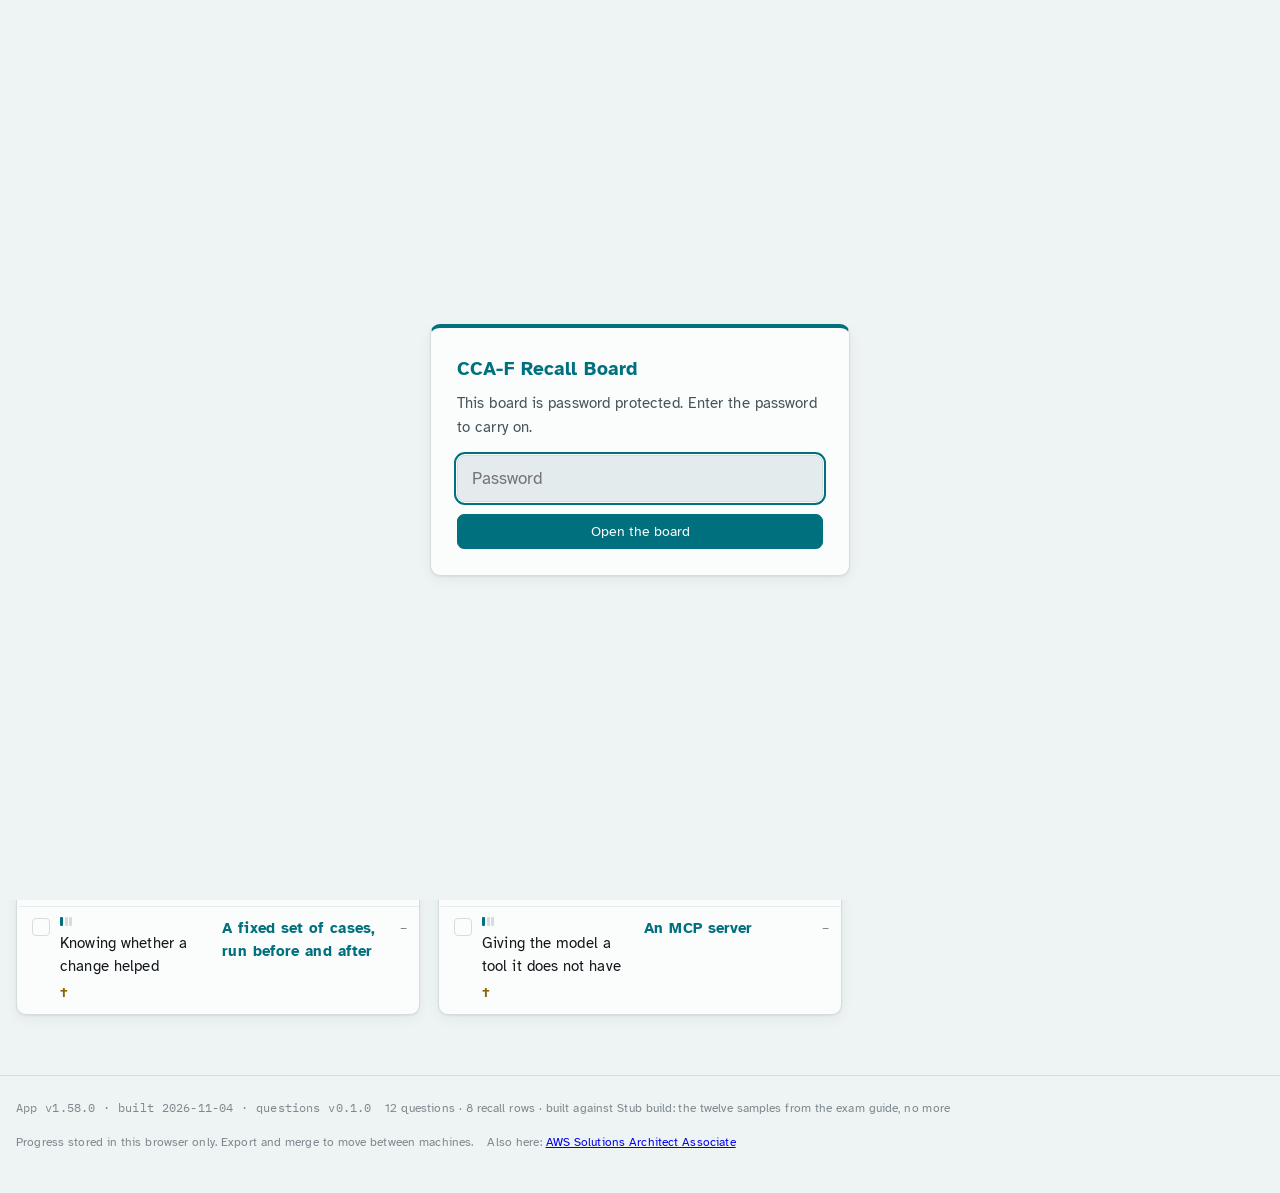
==== commit d5cb3e72: "SAA-C03: kinds inside each choice, and a Terms section on the poster 28 choices gain a list of the k" ====
--- a/docs/cca-f/index.html
+++ b/docs/cca-f/index.html
@@ -1053,6 +1053,30 @@
 .dectraps li { font-size: 0.86rem; color: var(--ink-2); line-height: 1.6;
                margin-bottom: 6px; }
 .dectraps li:last-child { margin-bottom: 0; }
+.deckinds { margin: 12px 0 0; padding: 10px 12px; border-radius: 7px;
+            border: 1px solid var(--rule); border-left: 3px solid var(--cyan);
+            background: var(--surface-2); }
+.deckinds h6 { margin: 0 0 4px; font-size: 0.82rem; font-weight: 500; color: var(--cyan); }
+.deckinds h6 + .kgroup { margin-top: 0; }
+.deckinds .kgroup { margin: 10px 0 0; }
+.deckinds .kname { font-size: 0.86rem; font-weight: 600; margin: 0 0 2px; }
+.deckinds .krow { font-size: 0.86rem; line-height: 1.55; padding: 3px 0;
+                  border-top: 1px solid var(--rule); }
+.deckinds .krow:first-of-type { border-top: 0; }
+.deckinds .krow b { font-weight: 600; }
+.deckinds .krow span { color: var(--ink-2); }
+.termfind { width: 100%; box-sizing: border-box; font: inherit; font-size: 0.95rem;
+            padding: 9px 11px; margin: 0 0 12px; border-radius: 7px;
+            border: 1px solid var(--rule); background: var(--surface-2); color: var(--ink); }
+.termlist .term { padding: 9px 0; border-top: 1px solid var(--rule); }
+.termlist .term:first-child { border-top: 0; }
+.termlist .tname { font-weight: 600; font-size: 0.95rem; }
+.termlist .tmiss { font-size: 0.8rem; font-weight: 500; color: var(--magenta); margin-left: 6px; }
+.termlist .tkeep { font-size: 0.9rem; line-height: 1.55; margin: 2px 0 0; }
+.termlist details { margin: 4px 0 0; }
+.termlist details summary { cursor: pointer; font-size: 0.82rem; color: var(--ink-3); }
+.termlist details p { font-size: 0.88rem; line-height: 1.6; color: var(--ink-2); margin: 4px 0 0; }
+.termlist .tnone { color: var(--ink-3); font-size: 0.9rem; }
 
 /* MAPS-CSS-START */
 
@@ -1583,6 +1607,16 @@
       </div>
     </details>
 <!-- MAPS-HTML-END -->
+
+    <details class="fold" id="fold-terms" data-fold="terms">
+      <summary>Terms<span class="count" id="termCount"></span></summary>
+      <div class="inner">
+        <p class="lede">Every term, with the one line to remember. The ones in
+          questions you have missed come first. Tap "More" for the full note.</p>
+        <input class="termfind" id="termFind" type="search" placeholder="Find a term" aria-label="Find a term">
+        <div class="termlist" id="termList"></div>
+      </div>
+    </details>
 
     <div class="board" id="board"></div>
 
@@ -1868,7 +1902,7 @@
   "use strict";
 
   var DATA = JSON.parse(document.getElementById("appdata").textContent);
-  var APP_VERSION = "1.57.2";
+  var APP_VERSION = "1.58.0";
   var BUILD_DATE  = "2026-11-04";
   // ---------- where this exam's work is kept ----------
   //
@@ -4884,6 +4918,24 @@
       row.appendChild(el("div", "then", r[1]));
       box.appendChild(row);
     });
+    // The sub-types inside the choice, each with the one thing that sets it
+    // apart, since a question often turns on which kind rather than which service.
+    if ((dec.kinds || []).length) {
+      var kb = el("div", "deckinds");
+      kb.appendChild(el("h6", null, "The kinds, and what sets each apart"));
+      dec.kinds.forEach(function (g) {
+        var grp = el("div", "kgroup");
+        grp.appendChild(el("div", "kname", g[0]));
+        g[1].forEach(function (k) {
+          var r = el("div", "krow");
+          r.appendChild(el("b", null, k[0]));
+          r.appendChild(el("span", null, ": " + k[1]));
+          grp.appendChild(r);
+        });
+        kb.appendChild(grp);
+      });
+      box.appendChild(kb);
+    }
     if ((dec.traps || []).length) {
       var t = el("div", "dectraps");
       t.appendChild(el("h6", null, "What the question is really testing"));
@@ -4938,6 +4990,53 @@
       host.appendChild(drawDecision(d, DEC_ASKED[d.id], missed[d.id]));
     });
   }
+
+  // Every term on the poster. Terms in questions you last got wrong come
+  // first, most missed at the top, then the rest A to Z. Drawn when the
+  // section is opened, since it is long and starts closed.
+  function renderTerms() {
+    var host = document.getElementById("termList");
+    if (!host || !DATA.glossary) return;
+    var missed = {};
+    DATA.questions.forEach(function (q) {
+      if (V.questions[q.id] !== 0) return;
+      (q.t || []).forEach(function (n) { missed[n] = (missed[n] || 0) + 1; });
+    });
+    var names = Object.keys(DATA.glossary).sort(function (a, b) {
+      return ((missed[b] || 0) - (missed[a] || 0)) || a.localeCompare(b);
+    });
+    var tally = document.getElementById("termCount");
+    var nMiss = names.filter(function (n) { return missed[n]; }).length;
+    if (tally) tally.textContent = names.length + " terms" + (nMiss ? ", " + nMiss + " in missed questions" : "");
+    var find = document.getElementById("termFind");
+    var want = find ? find.value.trim().toLowerCase() : "";
+    host.textContent = "";
+    var shown = 0;
+    names.forEach(function (n) {
+      var keep = (DATA.remember || {})[n] || "";
+      var what = DATA.glossary[n];
+      if (want && (n + " " + keep + " " + what).toLowerCase().indexOf(want) < 0) return;
+      shown++;
+      var row = el("div", "term");
+      var head = el("div");
+      head.appendChild(el("span", "tname", n));
+      if (missed[n]) head.appendChild(el("span", "tmiss", "\u2715 " + missed[n] + " missed"));
+      row.appendChild(head);
+      if (keep) row.appendChild(el("p", "tkeep", keep));
+      var more = document.createElement("details");
+      more.appendChild(el("summary", null, "More"));
+      more.appendChild(el("p", null, what));
+      row.appendChild(more);
+      host.appendChild(row);
+    });
+    if (!shown) host.appendChild(el("p", "tnone", "No term matches that."));
+  }
+  (function () {
+    var fold = document.getElementById("fold-terms");
+    var find = document.getElementById("termFind");
+    if (fold) fold.addEventListener("toggle", function () { if (fold.open) renderTerms(); });
+    if (find) find.addEventListener("input", renderTerms);
+  })();
 
   function renderRuns() {
     var host = document.getElementById("runList");
@@ -5849,7 +5948,7 @@
       currentView = t[1];
 
       if (t[0] === "tab-progress") renderProgress();
-      if (t[0] === "tab-poster") { renderBoard(); renderDecisions(); renderMapCounts(); }
+      if (t[0] === "tab-poster") { renderBoard(); renderDecisions(); renderMapCounts(); renderTerms(); }
 
       // Restore after the view has been laid out, or the page has no height to
       // scroll into yet. A timeout rather than requestAnimationFrame, which a
@@ -6187,6 +6286,7 @@
 
   renderBoard();
   renderDecisions();
+  renderTerms();
   renderMapCounts();
   refreshMissChip();
   updateScore();
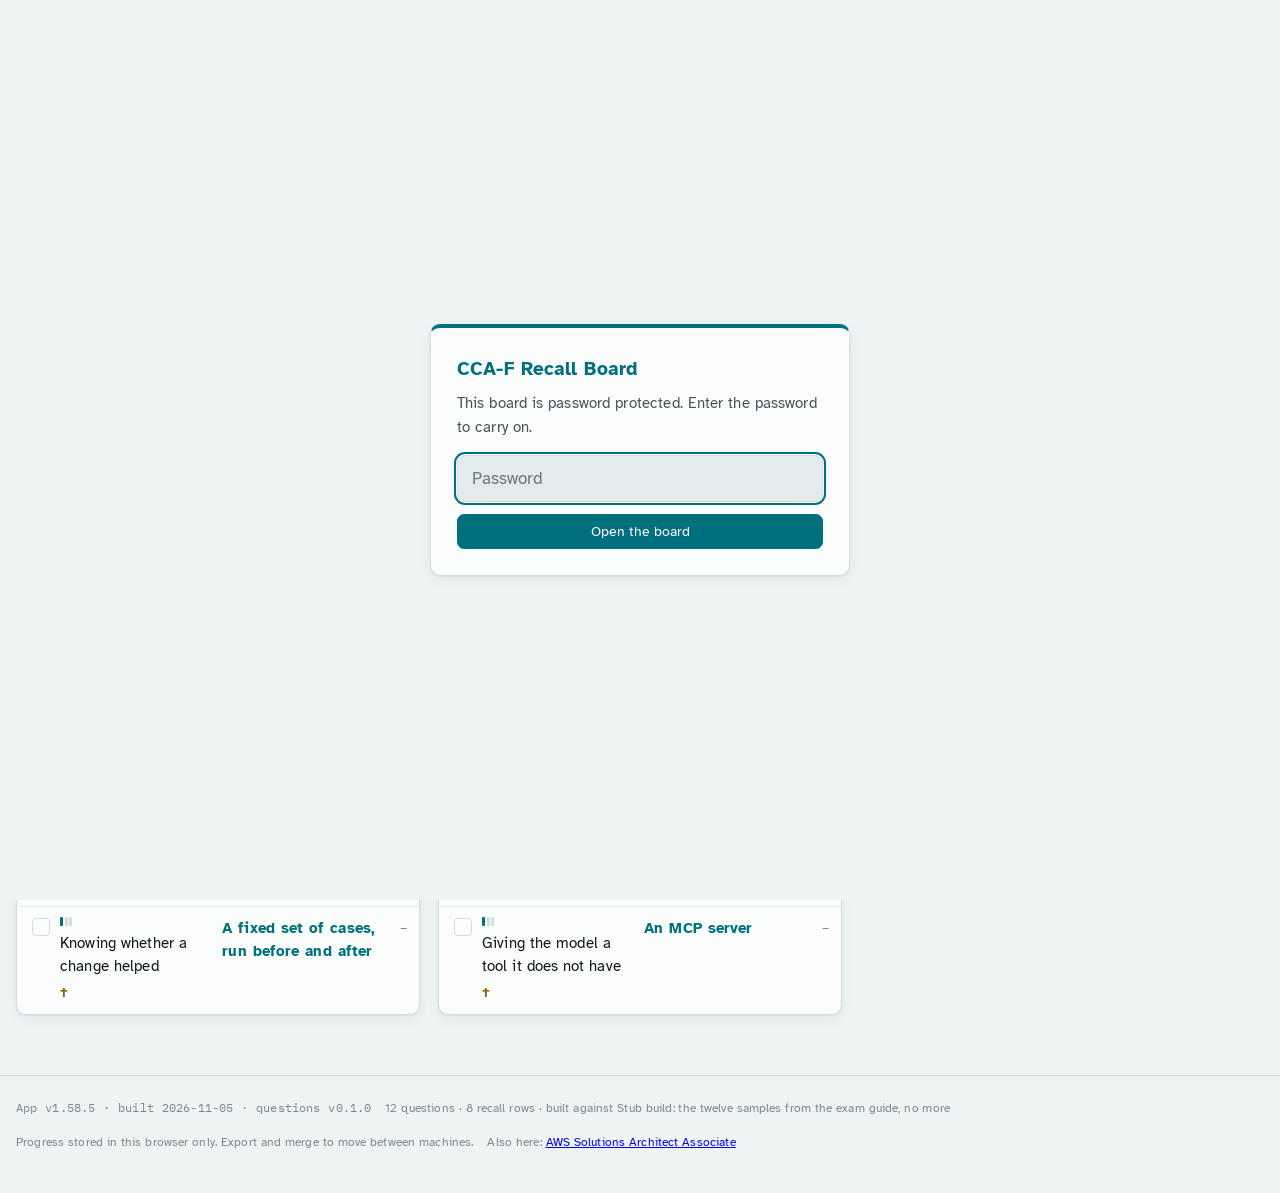
==== commit b16db940: "SAA-C03: clearer networking and logging choices from missed questions - Gateway endpoint vs security" ====
--- a/docs/cca-f/index.html
+++ b/docs/cca-f/index.html
@@ -1290,7 +1290,7 @@
 <p class="lede">Cue on the left, pick on the right. The user at the edge, your VPC, the ways out.</p>
 <div class="nm-row">
 <div class="nm-box edge" data-rx="Route ?53|latency(-based)? (routing )?polic|geolocation|failover (routing )?polic|weighted|multivalue"><h4><span>Route 53</span></h4><p>Fastest Region for each user: <span class="pick">latency</span>. By country: <span class="pick">geolocation</span>. A standby: <span class="pick">failover + health check</span>. Several healthy servers, no load balancer: <span class="pick">multivalue</span>. A share: <span class="pick">weighted</span>. A name only inside the VPC: <span class="pick">private hosted zone + internal ALB</span>. Log the DNS queries: <span class="pick">query logging</span>.</p></div>
-<div class="nm-box edge" data-rx="CloudFront"><h4><span>CloudFront</span></h4><p>Users everywhere, content cacheable: <span class="pick">one Region + CloudFront</span>, not many Regions. Only files: <span class="pick">S3 + CloudFront</span>. Dynamic pages too: <span class="pick">ALB origin</span>. Users on a few continents: <span class="pick">a smaller price class</span>.</p></div>
+<div class="nm-box edge" data-rx="CloudFront"><h4><span>CloudFront</span></h4><p>Users everywhere, content cacheable: <span class="pick">one Region + CloudFront</span>, not many Regions. <span class="pick">Runs entirely in the browser</span>, only HTML and JavaScript: <span class="pick">S3 + CloudFront</span>, and <span class="pick">the web servers go</span>: that is the cost cut. Servers build the pages: <span class="pick">ALB origin</span>. CloudFront's certificate: <span class="pick">us-east-1</span>, so the ALB's certificate is never reused. Users on a few continents: <span class="pick">a smaller price class</span>.</p></div>
 <div class="nm-box edge" data-rx="Global Accelerator"><h4><span>Global Accelerator</span></h4><p><span class="pick">UDP or TCP, gaming, VoIP, live video, fixed IPs, many Regions</span>: Global Accelerator. Caches nothing; NLBs or ALBs as endpoints.</p></div>
 <div class="nm-box edge" data-rx="WAF"><h4><span>WAF</span></h4><p><span class="pick">Rules on web requests</span>: SQL injection, bots, rate limits, IP sets. On CloudFront, ALB, API Gateway. <span class="pick">Never an NLB.</span></p></div>
 <div class="nm-box edge" data-rx="Shield"><h4><span>Shield Advanced</span></h4><p>DDoS on an <span class="pick">NLB, Elastic IP</span>, CloudFront, ALB, Route 53. Team to call, bill refunded. "Attacks on an NLB, minimal change": <span class="pick">Shield Advanced</span>.</p></div>
@@ -1300,18 +1300,19 @@
 <div class="nm-row">
 <div class="nm-box" data-rx="internet gateway(?! .{0,10}egress)|(?&lt;!egress-only )Internet Gateway"><h4><span>Internet gateway</span></h4><p><span class="pick">One per VPC, no zone, in and out.</span> A subnet is public only if its route table points here. One per zone or per subnet: wrong.</p></div>
 <div class="nm-box" data-rx="Application Load Balancer|\bALB\b|Network Load Balancer|\bNLB\b"><h4><span>Load balancer</span></h4><p>Paths, headers, cookies, WAF, <span class="pick">Cognito login</span>: <span class="pick">ALB</span>. Fixed IP, TCP or UDP, PrivateLink, on-premises IP targets: <span class="pick">NLB</span>. Both sit in <span class="pick">public subnets</span>; servers and database in private.</p></div>
-<div class="nm-box" data-rx="NAT gateway|NAT instance"><h4><span>NAT gateway</span></h4><p>Private out, never in. Production: <span class="pick">one per zone</span>. Test: <span class="pick">one shared</span>. IPv6: <span class="pick">egress-only internet gateway</span> instead. Admin shell, no agent, no public IP: <span class="pick">EC2 Instance Connect Endpoint</span>.</p></div>
+<div class="nm-box" data-rx="NAT gateway|NAT instance"><h4><span>NAT gateway</span></h4><p>What it does: lets private servers <span class="pick">reach out</span> to the internet. Nothing can reach in.<br>Where it goes: in a <span class="pick">public subnet</span>. The private subnet's route table points at it.<br>Pick it for <span class="pick">IPv4</span>. For IPv6, pick the <span class="pick">egress-only internet gateway</span>.<br>Production: <span class="pick">one per zone</span>. Test: <span class="pick">one shared</span> to save money.<br>Not for logging in to a server. That is <span class="pick">EC2 Instance Connect Endpoint</span>.</p></div>
+<div class="nm-box" data-rx="egress-only"><h4><span>Egress-only internet gateway</span></h4><p>What it does: the same job as a NAT gateway, but for <span class="pick">IPv6</span>.<br>Where it goes: <span class="pick">in no subnet</span>. It attaches to the VPC, like an internet gateway.<br>The private subnet's route table sends IPv6 traffic (<span class="pick">::/0</span>) to it.<br>It costs nothing by the hour.<br>Why no NAT for IPv6: every IPv6 address is already public.</p></div>
 <div class="nm-box" data-rx="route table"><h4><span>Route tables</span></h4><p><span class="pick">One per private subnet</span>, each to its own zone's NAT. One shared table sends every zone through one gateway. Public subnet: a route to the internet gateway.</p></div>
-<div class="nm-box" data-rx="security group|network ACL|\bNACL\b"><h4><span>Security group vs network ACL</span></h4><p>Allow only, stateful, per instance, <span class="pick">from another group by id</span>: <span class="pick">security group</span>. <span class="pick">Deny</span>, stateless, per subnet, <span class="pick">block one subnet or address</span>: <span class="pick">network ACL</span>.</p></div>
+<div class="nm-box" data-rx="security group|network ACL|\bNACL\b"><h4><span>Security group vs network ACL</span></h4><p>Allow only, stateful, per instance, <span class="pick">from another group by id</span>: <span class="pick">security group</span>. <span class="pick">Deny</span>, stateless, per subnet, <span class="pick">block one subnet or address</span>: <span class="pick">network ACL</span>. Both only filter. A path to S3 or DynamoDB: <span class="pick">gateway endpoint</span>.</p></div>
 </div>
 </div>
 <div class="nm-arrow">Private things reaching out, privately</div>
 <div class="nm-row">
-<div class="nm-box" data-rx="gateway (VPC )?endpoint|VPC gateway endpoint|endpoint polic"><h4><span>Gateway endpoint</span></h4><p><span class="pick">S3 and DynamoDB only</span>, free, a route. "Private bucket, no public endpoint, least privilege": <span class="pick">gateway endpoint + endpoint policy</span> naming the roles. Cuts the NAT bill. IPv4 and its own VPC only; IPv6 or from on premises: <span class="pick">interface endpoint</span>.</p></div>
+<div class="nm-box" data-rx="gateway (VPC )?endpoint|VPC gateway endpoint|endpoint polic"><h4><span>Gateway endpoint</span></h4><p><span class="pick">S3 and DynamoDB only</span>, free, a route. "Private bucket, no public endpoint, least privilege": <span class="pick">gateway endpoint + endpoint policy</span> naming the roles. Cuts the NAT bill. IPv4 and its own VPC only; IPv6 or from on premises: <span class="pick">interface endpoint</span>. Private Lambda to DynamoDB, <span class="pick">most secure</span>: <span class="pick">gateway endpoint</span>. Not a security group or NACL: they <span class="pick">filter</span>, they make <span class="pick">no path</span>.</p></div>
 <div class="nm-box" data-rx="interface (VPC )?endpoint|VPC interface endpoint|PrivateLink|VPC endpoint for (Amazon )?(SQS|SNS|Kinesis|Secrets|KMS)"><h4><span>Interface endpoint (PrivateLink)</span></h4><p><span class="pick">Any other AWS service</span> (SQS, Kinesis, Secrets Manager): interface endpoint, a private address, by the hour. <span class="pick">Another company's service on AWS</span>: PrivateLink. <span class="pick">Offer yours</span>: NLB + endpoint service. "Stay within the company's private IP space" over a VPN: this.</p></div>
 <div class="nm-box" data-rx="Lambda.{0,60}(VPC|private subnet)|(VPC|private subnet).{0,60}Lambda"><h4><span>Lambda in a VPC</span></h4><p>Needs something private: <span class="pick">attach the function to the subnets</span> with a security group. Not a VPN, not an endpoint. Then it has no internet: NAT gateway or endpoints.</p></div>
 <div class="nm-box" data-rx="IPv6|IPv4|egress-only|dual-stack|NAT64|DNS64"><h4><span>IPv4 or IPv6</span></h4><p>Every IPv6 address is public: private-but-outbound is the <span class="pick">egress-only internet gateway</span>. NAT gateway: IPv4 (NAT64 for IPv6-only hosts). Gateway endpoint, Elastic IP: IPv4 only. Everything else: both. Rules per family: <span class="pick">::/0 is not 0.0.0.0/0</span>.</p></div>
-<div class="nm-box" data-rx="Flow Logs|Network Monitor|Reachability Analyzer"><h4><span>Seeing the traffic</span></h4><p>Which traffic was allowed or rejected: <span class="pick">VPC Flow Logs</span>, to CloudWatch Logs, then <span class="pick">Firehose to OpenSearch</span>. Is the path to on premises up: <span class="pick">CloudWatch Network Monitor</span>. Why a packet cannot get there: <span class="pick">Reachability Analyzer</span>.</p></div>
+<div class="nm-box" data-rx="Flow Logs|Network Monitor|Reachability Analyzer"><h4><span>Seeing the traffic</span></h4><p>Which traffic was allowed or rejected: <span class="pick">VPC Flow Logs</span>.<br>To OpenSearch: Flow Logs to <span class="pick">CloudWatch Logs</span>, then <span class="pick">Firehose</span>.<br>Never CloudTrail. CloudTrail is API calls, not traffic.<br>Is the path to on premises up: <span class="pick">CloudWatch Network Monitor</span>.<br>Why a packet cannot get there: <span class="pick">Reachability Analyzer</span>.</p></div>
 </div>
 <div class="nm-arrow">Out to other networks</div>
 <div class="nm-row">
@@ -1538,7 +1539,8 @@
 <div class="nm-box" data-rx="Macie"><h4><span>Macie</span></h4><p><span class="pick">Personal data in S3.</span> Only S3.</p></div>
 <div class="nm-box" data-rx="Inspector"><h4><span>Inspector</span></h4><p><span class="pick">Software flaws</span> on instances, containers, Lambda. Never patches: patched AMIs come from <span class="pick">EC2 Image Builder</span>.</p></div>
 <div class="nm-box" data-rx="AWS Config|Config rule"><h4><span>Config</span></h4><p><span class="pick">A setting that drifted</span>, what changed and whether allowed. Finds and fixes after; <span class="pick">never prevents</span> (that is an SCP). Custom rule + Lambda for the rest.</p></div>
-<div class="nm-box" data-rx="CloudTrail"><h4><span>CloudTrail</span></h4><p><span class="pick">Who called what, when.</span> Never flow logs.</p></div>
+<div class="nm-box" data-rx="CloudTrail"><h4><span>CloudTrail</span></h4><p>Trail = <span class="pick">footprints</span>: who called which API, when.<br>Example: who deleted the bucket.<br>Never network traffic. That is <span class="pick">VPC Flow Logs</span>.</p></div>
+<div class="nm-box" data-rx="CloudWatch(?! Network)"><h4><span>CloudWatch</span></h4><p>Watch = <span class="pick">health</span>: metrics, logs, alarms.<br>Example: CPU is too high, send an alarm.<br>Memory and disk space need the <span class="pick">CloudWatch agent</span>.</p></div>
 <div class="nm-box" data-rx="Access Analyzer|Security Hub|Detective|Trusted Advisor"><h4><span>The rest</span></h4><p>Outsiders who can reach in: <span class="pick">Access Analyzer</span>. Every finding in one place: <span class="pick">Security Hub</span>. Why it happened: <span class="pick">Detective</span>. Cost, limits, best practice: <span class="pick">Trusted Advisor</span>. Any of them across the organization: name a <span class="pick">delegated administrator</span> first.</p></div>
 </div>
 </div>
@@ -1547,7 +1549,7 @@
 <div class="nm-box" data-rx="\bWAF\b"><h4><span>WAF</span></h4><p><span class="pick">Rules on web requests</span>: SQL injection, bots (<span class="pick">Bot Control</span>), rate limits, IP sets. On CloudFront, ALB, API Gateway; straight on the API, no CloudFront needed. New exploits: <span class="pick">AWS managed rule groups</span>.</p></div>
 <div class="nm-box" data-rx="Shield"><h4><span>Shield</span></h4><p>Standard on and free. <span class="pick">Advanced</span>: big DDoS, a team, cost protection, an NLB or Elastic IP.</p></div>
 <div class="nm-box" data-rx="network ACL|\bNACL\b"><h4><span>Network ACL</span></h4><p>The only one with <span class="pick">deny</span>. Block an address, or one subnet from another.</p></div>
-<div class="nm-box" data-rx="security group"><h4><span>Security group</span></h4><p><span class="pick">Allow only</span>, stateful, instance level. <span class="pick">From another group by id.</span></p></div>
+<div class="nm-box" data-rx="security group"><h4><span>Security group</span></h4><p><span class="pick">Allow only</span>, stateful, instance level. <span class="pick">From another group by id.</span> A filter, not a path: reaching DynamoDB privately is a <span class="pick">gateway endpoint</span>.</p></div>
 <div class="nm-box" data-rx="Network Firewall"><h4><span>Network Firewall</span></h4><p>Filters a <span class="pick">VPC's traffic</span> by address, port, domain. Not web requests.</p></div>
 <div class="nm-box" data-rx="Firewall Manager"><h4><span>Firewall Manager</span></h4><p><span class="pick">The same rules in every account.</span> Unused or duplicate rules: <span class="pick">an audit policy</span>. Needs Organizations.</p></div>
 </div>
@@ -1896,14 +1898,14 @@
   </div>
 </div>
 
-<script id="appdata" type="application/json">{"version":"0.1.0","built":"2026-11-04","examId":"cca-f","exam":"CCA-F","examName":"Claude Certified Architect (CCA-F)","guide":"Stub build: the twelve samples from the exam guide, no more","sections":[{"key":"agentic","title":"Agent design","tagline":"Themes the sample questions turn on","notes":[],"traps":[],"rows":[{"id":"agentic-1","cue":"A rule that must always hold","ans":"Put it in code, not in the prompt","alt":"","trap":"A prompt persuades; code decides. Anything with money or a record at the end of it gets enforced.","c":["agentic"],"tier":1,"qn":6},{"id":"agentic-2","cue":"Tools called in the wrong order","ans":"A prerequisite that blocks the later call","alt":"","trap":"Telling the model the order is not the same as the order holding.","c":["agentic"],"tier":1,"qn":6},{"id":"agentic-3","cue":"Too many tools to choose from","ans":"Fewer tools, or a router that narrows them first","alt":"","trap":"Choice is the cost. Cutting the list beats describing it better.","c":["agentic"],"tier":1,"qn":6},{"id":"agentic-4","cue":"Knowing whether a change helped","ans":"A fixed set of cases, run before and after","alt":"","trap":"Without one you are comparing two feelings.","c":["agentic"],"tier":1,"qn":6}]},{"key":"claude-code","title":"Claude Code","tagline":"Themes the sample questions turn on","notes":[],"traps":[],"rows":[{"id":"claude-code-1","cue":"Work that must happen every time","ans":"A hook, not an instruction","alt":"","trap":"A hook runs at a fixed point whether or not the model thought of it.","c":["claude-code"],"tier":1,"qn":6},{"id":"claude-code-2","cue":"A long side quest in the middle of a task","ans":"A subagent with its own context","alt":"","trap":"Keeps the main thread readable and the context free.","c":["claude-code"],"tier":1,"qn":6},{"id":"claude-code-3","cue":"The same setup on everyone's machine","ans":"Checked into the repository, not typed per person","alt":"","trap":"Anything a teammate has to remember will be forgotten.","c":["claude-code"],"tier":1,"qn":6},{"id":"claude-code-4","cue":"Giving the model a tool it does not have","ans":"An MCP server","alt":"","trap":"One connector, usable from more than one application.","c":["claude-code"],"tier":1,"qn":6}]}],"questions":[{"id":"cca-1","q":"[Customer Support Resolution Agent] Production data shows that in 12% of cases, your agent skips get_customer entirely and calls lookup_order using only the customer's stated name, occasionally leading to misidentified accounts and incorrect refunds. What change would most effectively address this reliability issue?","a":"A. Add a programmatic prerequisite that blocks lookup_order and process_refund calls until get_customer has returned a verified customer ID.","opts":["A. Add a programmatic prerequisite that blocks lookup_order and process_refund calls until get_customer has returned a verified customer ID.","B. Enhance the system prompt to state that customer verification via get_customer is mandatory before any order operations.","C. Add few-shot examples showing the agent always calling get_customer first, even when customers volunteer order details.","D. Implement a routing classifier that analyzes each request and enables only the subset of tools appropriate for that request type."],"why":"When a specific tool sequence is required for critical business logic (like verifying customer identity before processing refunds), programmatic enforcement provides deterministic guarantees that prompt-based approaches cannot. Options B and C rely on probabilistic LLM compliance, which is insufficient when errors have financial consequences. Option D addresses tool availability rather than tool ordering, which is not the actual problem.","area":"agentic","dom":"unassigned","src":"CCA","c":["agentic"],"t":["System prompt","Few-shot examples","Programmatic enforcement"],"dg":null,"dgnow":null,"star":true,"agree":1,"flag":null},{"id":"cca-2","q":"[Customer Support Resolution Agent] Production logs show the agent frequently calls get_customer when users ask about orders (e.g., \"check my order #12345\"), instead of calling lookup_order. Both tools have minimal descriptions (\"Retrieves customer information\" / \"Retrieves order details\") and accept similar identifier formats. What's the most effective first step to improve tool selection reliability?","a":"B. Expand each tool's description to include input formats it handles, example queries, edge cases, and boundaries explaining when to use it versus similar tools.","opts":["A. Add few-shot examples to the system prompt demonstrating correct tool selection patterns, with 5-8 examples showing order-related queries routing to lookup_order.","B. Expand each tool's description to include input formats it handles, example queries, edge cases, and boundaries explaining when to use it versus similar tools.","C. Implement a routing layer that parses user input before each turn and pre-selects the appropriate tool based on detected keywords and identifier patterns.","D. Consolidate both tools into a single lookup_entity tool that accepts any identifier and internally determines which backend to query."],"why":"Tool descriptions are the primary mechanism LLMs use for tool selection. When descriptions are minimal, models lack the context to differentiate between similar tools. Option B directly addresses this root cause with a low-effort, high-leverage fix. Few-shot examples (A) add token overhead without fixing the underlying issue. A routing layer (C) is over-engineered and bypasses the LLM's natural language understanding. Consolidating tools (D) is a valid architectural choice but requires more effort than a \"first step\" warrants when the immediate problem is inadequate descriptions.","area":"agentic","dom":"unassigned","src":"CCA","c":["agentic"],"t":["System prompt","Few-shot examples"],"dg":null,"dgnow":null,"star":true,"agree":1,"flag":null},{"id":"cca-3","q":"[Customer Support Resolution Agent] Your agent achieves 55% first-contact resolution, well below the 80% target. Logs show it escalates straightforward cases (standard damage replacements with photo evidence) while attempting to autonomously handle complex situations requiring policy exceptions. What's the most effective way to improve escalation calibration?","a":"A. Add explicit escalation criteria to your system prompt with few-shot examples demonstrating when to escalate versus resolve autonomously.","opts":["A. Add explicit escalation criteria to your system prompt with few-shot examples demonstrating when to escalate versus resolve autonomously.","B. Have the agent self-report a confidence score (1-10) before each response and automatically route requests to humans when confidence falls below a threshold.","C. Deploy a separate classifier model trained on historical tickets to predict which requests need escalation before the main agent begins processing.","D. Implement sentiment analysis to detect customer frustration levels and automatically escalate when negative sentiment exceeds a threshold."],"why":"Adding explicit escalation criteria with few-shot examples directly addresses the root cause: unclear decision boundaries. This is the proportionate first response before adding infrastructure. Option B fails because LLM self-reported confidence is poorly calibrated\u2014the agent is already incorrectly confident on hard cases. Option C is over-engineered, requiring labeled data and ML infrastructure when prompt optimization hasn't been tried. Option D solves a different problem entirely; sentiment doesn't correlate with case complexity, which is the actual issue. Scenario: Code Generation with Claude Code","area":"agentic","dom":"unassigned","src":"CCA","c":["agentic"],"t":["System prompt","Few-shot examples"],"dg":null,"dgnow":null,"star":true,"agree":1,"flag":null},{"id":"cca-4","q":"[Code Generation with Claude Code] You want to create a custom /review slash command that runs your team's standard code review checklist. This command should be available to every developer when they clone or pull the repository. Where should you create this command file?","a":"A. In the .claude/commands/ directory in the project repository","opts":["A. In the .claude/commands/ directory in the project repository","B. In ~/.claude/commands/ in each developer's home directory","C. In the CLAUDE.md file at the project root","D. In a .claude/config.json file with a commands array"],"why":"Project-scoped custom slash commands should be stored in the .claude/commands/ directory within the repository. These commands are version-controlled and automatically available to all developers when they clone or pull the repo. Option B (~/.claude/commands/) is for personal commands that aren't shared via version control. Option C (CLAUDE.md) is for project instructions and context, not command definitions. Option D describes a configuration mechanism that doesn't exist in Claude Code.","area":"claude-code","dom":"unassigned","src":"CCA","c":["claude-code"],"t":[],"dg":null,"dgnow":null,"star":true,"agree":1,"flag":null},{"id":"cca-5","q":"[Code Generation with Claude Code] You've been assigned to restructure the team's monolithic application into microservices. This will involve changes across dozens of files and requires decisions about service boundaries and module dependencies. Which approach should you take?","a":"A. Enter plan mode to explore the codebase, understand dependencies, and design an implementation approach before making changes.","opts":["A. Enter plan mode to explore the codebase, understand dependencies, and design an implementation approach before making changes.","B. Start with direct execution and make changes incrementally, letting the implementation reveal the natural service boundaries.","C. Use direct execution with comprehensive upfront instructions detailing exactly how each service should be structured.","D. Begin in direct execution mode and only switch to plan mode if you encounter unexpected complexity during implementation."],"why":"Plan mode is designed for complex tasks involving large-scale changes, multiple valid approaches, and architectural decisions\u2014exactly what monolith-to-microservices restructuring requires. It enables safe codebase exploration and design before committing to changes. Option B risks costly rework when dependencies are discovered late. Option C assumes you already know the right structure without exploring the code. Option D ignores that the complexity is already stated in the requirements, not something that might emerge later.","area":"claude-code","dom":"unassigned","src":"CCA","c":["claude-code"],"t":[],"dg":null,"dgnow":null,"star":true,"agree":1,"flag":null},{"id":"cca-6","q":"[Code Generation with Claude Code] Your codebase has distinct areas with different coding conventions: React components use functional style with hooks, API handlers use async/await with specific error handling, and database models follow a repository pattern. Test files are spread throughout the codebase alongside the code they test (e.g., Button.test.tsx next to Button.tsx), and you want all tests to follow the same conventions regardless of location. What's the most maintainable way to ensure Claude automatically applies the correct conventions when generating code?","a":"A. Create rule files in .claude/rules/ with YAML frontmatter specifying glob patterns to conditionally apply conventions based on file paths","opts":["A. Create rule files in .claude/rules/ with YAML frontmatter specifying glob patterns to conditionally apply conventions based on file paths","B. Consolidate all conventions in the root CLAUDE.md file under headers for each area, relying on Claude to infer which section applies","C. Create skills in .claude/skills/ for each code type that include the relevant conventions in their SKILL.md files","D. Place a separate CLAUDE.md file in each subdirectory containing that area's specific conventions"],"why":"Option A is correct because .claude/rules/ with glob patterns (e.g., **/*.test.tsx) allows conventions to be automatically applied based on file paths regardless of directory location\u2014essential for test files spread throughout the codebase. Option B relies on inference rather than explicit matching, making it unreliable. Option C requires manual skill invocation or relies on Claude choosing to load them, contradicting the need for deterministic \"automatic\" application based on file paths. Option D can't easily handle files spread across many directories since CLAUDE.md files are directory-bound. Scenario: Multi-Agent Research System","area":"claude-code","dom":"unassigned","src":"CCA","c":["claude-code"],"t":["Hook"],"dg":null,"dgnow":null,"star":true,"agree":1,"flag":null},{"id":"cca-7","q":"[Multi-Agent Research System] After running the system on the topic \"impact of AI on creative industries,\" you observe that each subagent completes successfully: the web search agent finds relevant articles, the document analysis agent summarizes papers correctly, and the synthesis agent produces coherent output. However, the final reports cover only visual arts, completely missing music, writing, and film production. When you examine the coordinator's logs, you see it decomposed the topic into three subtasks: \"AI in digital art creation,\" \"AI in graphic design,\" and \"AI in photography.\" What is the most likely root cause?","a":"B. The coordinator agent's task decomposition is too narrow, resulting in subagent assignments that don't cover all relevant domains of the topic.","opts":["A. The synthesis agent lacks instructions for identifying coverage gaps in the findings it receives from other agents.","B. The coordinator agent's task decomposition is too narrow, resulting in subagent assignments that don't cover all relevant domains of the topic.","C. The web search agent's queries are not comprehensive enough and need to be expanded to cover more creative industry sectors.","D. The document analysis agent is filtering out sources related to non-visual creative industries due to overly restrictive relevance criteria."],"why":"The coordinator's logs reveal the root cause directly: it decomposed \"creative industries\" into only visual arts subtasks (digital art, graphic design, photography), completely omitting music, writing, and film. The subagents executed their assigned tasks correctly\u2014the problem is what they were assigned. Options A, C, and D incorrectly blame downstream agents that are working correctly within their assigned scope.","area":"agentic","dom":"unassigned","src":"CCA","c":["agentic"],"t":["Subagent"],"dg":null,"dgnow":null,"star":true,"agree":1,"flag":null},{"id":"cca-8","q":"[Multi-Agent Research System] The web search subagent times out while researching a complex topic. You need to design how this failure information flows back to the coordinator agent. Which error propagation approach best enables intelligent recovery?","a":"A. Return structured error context to the coordinator including the failure type, the attempted query, any partial results, and potential alternative approaches.","opts":["A. Return structured error context to the coordinator including the failure type, the attempted query, any partial results, and potential alternative approaches.","B. Implement automatic retry logic with exponential backoff within the subagent, returning a generic \"search unavailable\" status only after all retries are exhausted.","C. Catch the timeout within the subagent and return an empty result set marked as successful.","D. Propagate the timeout exception directly to a top-level handler that terminates the entire research workflow."],"why":"Structured error context gives the coordinator the information it needs to make intelligent recovery decisions\u2014whether to retry with a modified query, try an alternative approach, or proceed with partial results. Option B's generic status hides valuable context from the coordinator, preventing informed decisions. Option C suppresses the error by marking failure as success, which prevents any recovery and risks incomplete research outputs. Option D terminates the entire workflow unnecessarily when recovery strategies could succeed.","area":"agentic","dom":"unassigned","src":"CCA","c":["agentic"],"t":["Subagent"],"dg":null,"dgnow":null,"star":true,"agree":1,"flag":null},{"id":"cca-9","q":"[Multi-Agent Research System] During testing, you observe that the synthesis agent frequently needs to verify specific claims while combining findings. Currently, when verification is needed, the synthesis agent returns control to the coordinator, which invokes the web search agent, then re-invokes synthesis with results. This adds 2-3 round trips per task and increases latency by 40%. Your evaluation shows that 85% of these verifications are simple fact-checks (dates, names, statistics) while 15% require deeper investigation. What's the most effective approach to reduce overhead while maintaining system reliability?","a":"A. Give the synthesis agent a scoped verify_fact tool for simple lookups, while complex verifications continue delegating to the web search agent through the coordinator.","opts":["A. Give the synthesis agent a scoped verify_fact tool for simple lookups, while complex verifications continue delegating to the web search agent through the coordinator.","B. Have the synthesis agent accumulate all verification needs and return them as a batch to the coordinator at the end of its pass, which then sends them all to the web search agent at once.","C. Give the synthesis agent access to all web search tools so it can handle any verification need directly without round-trips through the coordinator.","D. Have the web search agent proactively cache extra context around each source during initial research, anticipating what the synthesis agent might need to verify."],"why":"Option A applies the principle of least privilege by giving the synthesis agent only what it needs for the 85% common case (simple fact verification) while preserving the existing coordination pattern for complex cases. Option B's batching approach creates blocking dependencies since synthesis steps may depend on earlier verified facts. Option C over-provisions the synthesis agent, violating separation of concerns. Option D relies on speculative caching that cannot reliably predict what the synthesis agent will need to verify. Scenario: Claude Code for Continuous Integration","area":"agentic","dom":"unassigned","src":"CCA","c":["agentic"],"t":["Evaluation"],"dg":null,"dgnow":null,"star":true,"agree":1,"flag":null},{"id":"cca-10","q":"[Claude Code for Continuous Integration] Your pipeline script runs claude \"Analyze this pull request for security issues\" but the job hangs indefinitely. Logs indicate Claude Code is waiting for interactive input. What's the correct approach to run Claude Code in an automated pipeline?","a":"A. Add the -p flag: claude -p \"Analyze this pull request for security issues\"","opts":["A. Add the -p flag: claude -p \"Analyze this pull request for security issues\"","B. Set the environment variable CLAUDE_HEADLESS=true before running the command","C. Redirect stdin from /dev/null: claude \"Analyze this pull request for security issues\" < /dev/null","D. Add the --batch flag: claude --batch \"Analyze this pull request for security issues\""],"why":"The -p (or --print) flag is the documented way to run Claude Code in non-interactive mode. It processes the prompt, outputs the result to stdout, and exits without waiting for user input\u2014exactly what CI/CD pipelines require. The other options reference non-existent features (CLAUDE_HEADLESS environment variable, --batch flag) or use Unix workarounds that don't properly address Claude Code's command syntax.","area":"claude-code","dom":"unassigned","src":"CCA","c":["claude-code"],"t":[],"dg":null,"dgnow":null,"star":true,"agree":1,"flag":null},{"id":"cca-11","q":"[Claude Code for Continuous Integration] Your team wants to reduce API costs for automated analysis. Currently, real-time Claude calls power two workflows: (1) a blocking pre-merge check that must complete before developers can merge, and (2) a technical debt report generated overnight for review the next morning. Your manager proposes switching both to the Message Batches API for its 50% cost savings. How should you evaluate this proposal?","a":"A. Use batch processing for the technical debt reports only; keep real-time calls for pre-merge checks.","opts":["A. Use batch processing for the technical debt reports only; keep real-time calls for pre-merge checks.","B. Switch both workflows to batch processing with status polling to check for completion.","C. Keep real-time calls for both workflows to avoid batch result ordering issues.","D. Switch both to batch processing with a timeout fallback to real-time if batches take too long."],"why":"The Message Batches API offers 50% cost savings but has processing times up to 24 hours with no guaranteed latency SLA. This makes it unsuitable for blocking pre-merge checks where developers wait for results, but ideal for overnight batch jobs like technical debt reports. Option B is wrong because relying on \"often faster\" completion isn't acceptable for blocking workflows. Option C reflects a misconception\u2014batch results can be correlated using custom_id fields. Option D adds unnecessary complexity when the simpler solution is matching each API to its appropriate use case.","area":"claude-code","dom":"unassigned","src":"CCA","c":["claude-code"],"t":[],"dg":null,"dgnow":null,"star":true,"agree":1,"flag":null},{"id":"cca-12","q":"[Claude Code for Continuous Integration] A pull request modifies 14 files across the stock tracking module. Your single-pass review analyzing all files together produces inconsistent results: detailed feedback for some files but superficial comments for others, obvious bugs missed, and contradictory feedback\u2014flagging a pattern as problematic in one file while approving identical code elsewhere in the same PR. How should you restructure the review?","a":"A. Split into focused passes: analyze each file individually for local issues, then run a separate integration-focused pass examining cross-file data flow.","opts":["A. Split into focused passes: analyze each file individually for local issues, then run a separate integration-focused pass examining cross-file data flow.","B. Require developers to split large PRs into smaller submissions of 3-4 files before the automated review runs.","C. Switch to a higher-tier model with a larger context window to give all 14 files adequate attention in one pass.","D. Run three independent review passes on the full PR and only flag issues that appear in at least two of the three runs."],"why":"Splitting reviews into focused passes directly addresses the root cause: attention dilution when processing many files at once. File-by-file analysis ensures consistent depth, while a separate integration pass catches cross-file issues. Option B shifts burden to developers without improving the system. Option C misunderstands that larger context windows don't solve attention quality issues. Option D would actually suppress detection of real bugs by requiring consensus on issues that may only be caught intermittently. Preparation Exercises Complete these hands-on exercises to build practical familiarity with the topics covered on the exam. Each exercise is designed to reinforce knowledge across one or more exam domains. Exercise 1: Build a Multi-Tool Agent with Escalation Logic Objective: Practice designing an agentic loop with tool integration, structured error handling, and escalation patterns. Steps: 1. Define 3-4 MCP tools with detailed descriptions that clearly differentiate each tool's purpose, expected inputs, and boundary conditions. Include at least two tools with similar functionality that require careful description to avoid selection confusion. 2. Implement an agentic loop that checks stop_reason to determine whether to continue tool execution or present the final response. Handle both \"tool_use\" and \"end_turn\" stop reasons correctly. 3. Add structured error responses to your tools: include errorCategory (transient/validation/permission), isRetryable boolean, and human-readable descriptions. Test that the agent handles each error type appropriately (retrying transient errors, explaining business errors to the user). 4. Implement a programmatic hook that intercepts tool calls to enforce a business rule (e.g., blocking operations above a threshold amount), redirecting to an escalation workflow when triggered. 5. Test with multi-concern messages (e.g., requests involving multiple issues) and verify the agent decomposes the request, handles each concern, and synthesizes a unified response. Domains reinforced: Domain 1 (Agentic Architecture & Orchestration), Domain 2 (Tool Design & MCP Integration), Domain 5 (Context Management & Reliability) Exercise 2: Configure Claude Code for a Team Development Workflow Objective: Practice configuring CLAUDE.md hierarchies, custom slash commands, path-specific rules, and MCP server integration for a multi-developer project. Steps: 1. Create a project-level CLAUDE.md with universal coding standards and testing conventions. Verify that instructions placed at the project level are consistently applied across all team members. 2. Create .claude/rules/ files with YAML frontmatter glob patterns for different code areas (e.g., paths: [\"src/api/**/*\"] for API conventions, paths: [\"**/*.test.*\"] for testing conventions). Test that rules load only when editing matching files. 3. Create a project-scoped skill in .claude/skills/ with context: fork and allowed-tools restrictions. Verify the skill runs in isolation without polluting the main conversation context. 4. Configure an MCP server in .mcp.json with environment variable expansion for credentials. Add a personal experimental MCP server in ~/.claude.json and verify both are available simultaneously. 5. Test plan mode versus direct execution on tasks of varying complexity: a single-file bug fix, a multi-file library migration, and a new feature with multiple valid implementation approaches. Observe when plan mode provides value. Domains reinforced: Domain 3 (Claude Code Configuration & Workflows), Domain 2 (Tool Design & MCP Integration) Exercise 3: Build a Structured Data Extraction Pipeline Objective: Practice designing JSON schemas, using tool_use for structured output, implementing validation-retry loops, and designing batch processing strategies. Steps: 1. Define an extraction tool with a JSON schema containing required and optional fields, an enum with an \"other\" + detail string pattern, and nullable fields for information that may not exist in source documents. Process documents where some fields are absent and verify the model returns null rather than fabricating values. 2. Implement a validation-retry loop: when Pydantic or JSON schema validation fails, send a follow-up request including the document, the failed extraction, and the specific validation error. Track which errors are resolvable via retry (format mismatches) versus which are not (information absent from source). 3. Add few-shot examples demonstrating extraction from documents with varied formats (e.g., inline citations vs bibliographies, narrative descriptions vs structured tables) and verify improved handling of structural variety. 4. Design a batch processing strategy: submit a batch of 100 documents using the Message Batches API, handle failures by custom_id, resubmit failed documents with modifications (e.g., chunking oversized documents), and calculate total processing time relative to SLA constraints. 5. Implement a human review routing strategy: have the model output field-level confidence scores, route low-confidence extractions to human review, and analyze accuracy by document type and field to verify consistent performance. Domains reinforced: Domain 4 (Prompt Engineering & Structured Output), Domain 5 (Context Management & Reliability) Exercise 4: Design and Debug a Multi-Agent Research Pipeline Objective: Practice orchestrating subagents, managing context passing, implementing error propagation, and handling synthesis with provenance tracking. Steps: 1. Build a coordinator agent that delegates to at least two subagents (e.g., web search and document analysis). Ensure the coordinator's allowedTools includes \"Task\" and that each subagent receives its research findings directly in its prompt rather than relying on automatic context inheritance. 2. Implement parallel subagent execution by having the coordinator emit multiple Task tool calls in a single response. Measure the latency improvement compared to sequential execution. 3. Design structured output for subagents that separates content from metadata: each finding should include a claim, evidence excerpt, source URL/document name, and publication date. Verify that the synthesis subagent preserves source attribution when combining findings. 4. Implement error propagation: simulate a subagent timeout and verify the coordinator receives structured error context (failure type, attempted query, partial results). Test that the coordinator can proceed with partial results and annotate the final output with coverage gaps. 5. Test with conflicting source data (e.g., two credible sources with different statistics) and verify the synthesis output preserves both values with source attribution rather than arbitrarily selecting one, and structures the report to distinguish well-established from contested findings. Domains reinforced: Domain 1 (Agentic Architecture & Orchestration), Domain 2 (Tool Design & MCP Integration), Domain 5 (Context Management & Reliability) Appendix Technologies and Concepts The following list contains technologies and concepts that might appear on the exam: - Claude Agent SDK \u2014 Agent definitions, agentic loops, stop_reason handling, hooks (PostToolUse, tool call interception), subagent spawning via Task tool, allowedTools configuration - Model Context Protocol (MCP) \u2014 MCP servers, MCP tools, MCP resources, isError flag, tool descriptions, tool distribution, .mcp.json configuration, environment variable expansion - Claude Code \u2014 CLAUDE.md configuration hierarchy (user/project/directory), .claude/rules/ with YAML frontmatter path-scoping, .claude/commands/ for slash commands, .claude/skills/ with SKILL.md frontmatter (context: fork, allowed-tools, argument-hint), plan mode, direct execution, /memory command, /compact, --resume, fork_session, Explore subagent - Claude Code CLI \u2014 -p / --print flag for non-interactive mode, --output-format json, --json-schema for structured CI output - Claude API \u2014 tool_use with JSON schemas, tool_choice options (\"auto\", \"any\", forced tool selection), stop_reason values (\"tool_use\", \"end_turn\"), max_tokens, system prompts - Message Batches API \u2014 50% cost savings, up to 24-hour processing window, custom_id for request/response correlation, polling for completion, no multi-turn tool calling support - JSON Schema \u2014 Required vs optional fields, enum types, nullable fields, \"other\" + detail string patterns, strict mode for syntax error elimination - Pydantic \u2014 Schema validation, semantic validation errors, validation-retry loops - Built-in tools \u2014 Read, Write, Edit, Bash, Grep, Glob \u2014 their purposes and selection criteria - Few-shot prompting \u2014 Targeted examples for ambiguous scenarios, format demonstration, generalization to novel patterns - Prompt chaining \u2014 Sequential task decomposition into focused passes - Context window management \u2014 Token budgets, progressive summarization, lost-in-the-middle effects, context extraction, scratchpad files - Session management \u2014 Session resumption, fork_session, named sessions, session context isolation - Confidence scoring \u2014 Field-level confidence, calibration with labeled validation sets, stratified sampling for error rate measurement In-Scope Topics The following topics are explicitly tested on the exam: - Agentic loop implementation: Control flow based on stop_reason, tool result handling, loop termination conditions - Multi-agent orchestration: Coordinator-subagent patterns, task decomposition, parallel subagent execution, iterative refinement loops - Subagent context management: Explicit context passing, structured state persistence, crash recovery using manifests - Tool interface design: Writing effective tool descriptions, splitting vs consolidating tools, tool naming to reduce ambiguity - MCP tool and resource design: Resources for content catalogs, tools for actions, description quality for adoption - MCP server configuration: Project vs user scope, environment variable expansion, multi-server simultaneous access - Error handling and propagation: Structured error responses, transient vs business vs permission errors, local recovery before escalation - Escalation decision-making: Explicit criteria, honoring customer preferences, policy gap identification - CLAUDE.md configuration: Hierarchy (user/project/directory), @import patterns, .claude/rules/ with glob patterns - Custom commands and skills: Project vs user scope, context: fork, allowed-tools, argument-hint frontmatter - Plan mode vs direct execution: Complexity assessment, architectural decisions, single-file changes - Iterative refinement: Input/output examples, test-driven iteration, interview pattern, sequential vs parallel issue resolution - Structured output via tool_use: Schema design, tool_choice configuration, nullable fields to prevent hallucination - Few-shot prompting: Ambiguous scenario targeting, format consistency, false positive reduction - Batch processing: Message Batches API appropriateness, latency tolerance assessment, failure handling by custom_id - Context window optimization: Trimming verbose tool outputs, structured fact extraction, position-aware input ordering - Human review workflows: Confidence calibration, stratified sampling, accuracy segmentation by document type and field - Information provenance: Claim-source mappings, temporal data handling, conflict annotation, coverage gap reporting Out-of-Scope Topics The following related topics will NOT appear on the exam: - Fine-tuning Claude models or training custom models - Claude API authentication, billing, or account management - Detailed implementation of specific programming languages or frameworks (beyond what's needed for tool and schema configuration) - Deploying or hosting MCP servers (infrastructure, networking, container orchestration) - Claude's internal architecture, training process, or model weights - Constitutional AI, RLHF, or safety training methodologies - Embedding models or vector database implementation details - Computer use (browser automation, desktop interaction) - Vision/image analysis capabilities - Streaming API implementation or server-sent events - Rate limiting, quotas, or API pricing calculations - OAuth, API key rotation, or authentication protocol details - Specific cloud provider configurations (AWS, GCP, Azure) - Performance benchmarking or model comparison metrics - Prompt caching implementation details (beyond knowing it exists) - Token counting algorithms or tokenization specifics Exam Preparation Recommendations To prepare for this certification exam: 1. Build an agent with the Claude Agent SDK: Implement a complete agentic loop with tool calling, error handling, and session management. Practice spawning subagents and passing context between them. 2. Configure Claude Code for a real project: Set up CLAUDE.md with a configuration hierarchy, create path-specific rules in .claude/rules/, build custom skills with frontmatter options (context: fork, allowed-tools), and integrate at least one MCP server. 3. Design and test MCP tools: Write tool descriptions that clearly differentiate similar tools. Implement structured error responses with error categories and retryable flags. Test tool selection reliability with ambiguous requests. 4. Build a structured data extraction pipeline: Use tool_use with JSON schemas, implement validation-retry loops, design schemas with optional/nullable fields, and practice batch processing with the Message Batches API. 5. Practice prompt engineering techniques: Write few-shot examples for ambiguous scenarios. Define explicit review criteria to reduce false positives. Design multi-pass review architectures for large code reviews. 6. Study context management patterns: Practice extracting structured facts from verbose tool outputs, implementing scratchpad files for long sessions, and designing subagent delegation to manage context limits. 7. Review escalation and human-in-the-loop patterns: Understand when to escalate (policy gaps, customer requests, inability to progress) versus resolve autonomously. Practice designing human review workflows with confidence-based routing. 8. Complete the Practice Exam: Before sitting for the real exam, complete the practice exam (the link will be provided separately). The practice exam covers the same scenarios and question format as the real exam and shows explanations after each answer to help reinforce your understanding. Version 0.1 Last Updated: Feb 10 2025","area":"claude-code","dom":"unassigned","src":"CCA","c":["claude-code"],"t":["Context window"],"dg":null,"dgnow":null,"star":true,"agree":1,"flag":null}],"concepts":{"agentic":{"tier":1},"claude-code":{"tier":1}},"glossary":{"Tool use":"Letting the model ask for a named function to be run and handing it the result. The model chooses whether and when; your code decides what is allowed and actually runs it.","System prompt":"The standing instructions that sit above the conversation. Good for tone, role and rules of thumb, and weak as a guarantee: the model is deciding whether to follow it, every time.","Few-shot examples":"Worked examples shown to the model so it copies the pattern. They shift behaviour without changing code, and like a prompt they persuade rather than enforce.","Programmatic enforcement":"Putting a rule in code rather than in a prompt, so it holds every time instead of most of the time. The answer whenever being wrong costs money or breaks a record.","Subagent":"A separate agent given one job and its own context, called by the main one. Keeps a long side quest out of the main thread.","Context window":"How much the model can hold in mind at once. Everything competes for it: instructions, files read, tool results and the conversation so far.","MCP":"A common way to plug tools and data sources into a model, so the same connector works across different applications.","Hook":"Code that runs at a fixed point in Claude Code's loop, such as before a tool runs. Deterministic, so it is how a rule is made to hold rather than hoped for.","Evaluation":"A fixed set of cases run against a change so you can tell whether it helped. Without one, prompt work is guessing.","Guardrail":"A check around the model rather than inside it, refusing or altering what passes. Works whether or not the model co-operates."},"sources":{"CCA":"Anthropic exam guide samples"},"areaTitles":{"agentic":"Agent design","claude-code":"Claude Code"},"otherExams":[{"id":"saa-c03","name":"AWS Solutions Architect Associate","href":"../"}],"diagrams":{},"paper":null}</script>
+<script id="appdata" type="application/json">{"version":"0.1.0","built":"2026-11-05","examId":"cca-f","exam":"CCA-F","examName":"Claude Certified Architect (CCA-F)","guide":"Stub build: the twelve samples from the exam guide, no more","sections":[{"key":"agentic","title":"Agent design","tagline":"Themes the sample questions turn on","notes":[],"traps":[],"rows":[{"id":"agentic-1","cue":"A rule that must always hold","ans":"Put it in code, not in the prompt","alt":"","trap":"A prompt persuades; code decides. Anything with money or a record at the end of it gets enforced.","c":["agentic"],"tier":1,"qn":6},{"id":"agentic-2","cue":"Tools called in the wrong order","ans":"A prerequisite that blocks the later call","alt":"","trap":"Telling the model the order is not the same as the order holding.","c":["agentic"],"tier":1,"qn":6},{"id":"agentic-3","cue":"Too many tools to choose from","ans":"Fewer tools, or a router that narrows them first","alt":"","trap":"Choice is the cost. Cutting the list beats describing it better.","c":["agentic"],"tier":1,"qn":6},{"id":"agentic-4","cue":"Knowing whether a change helped","ans":"A fixed set of cases, run before and after","alt":"","trap":"Without one you are comparing two feelings.","c":["agentic"],"tier":1,"qn":6}]},{"key":"claude-code","title":"Claude Code","tagline":"Themes the sample questions turn on","notes":[],"traps":[],"rows":[{"id":"claude-code-1","cue":"Work that must happen every time","ans":"A hook, not an instruction","alt":"","trap":"A hook runs at a fixed point whether or not the model thought of it.","c":["claude-code"],"tier":1,"qn":6},{"id":"claude-code-2","cue":"A long side quest in the middle of a task","ans":"A subagent with its own context","alt":"","trap":"Keeps the main thread readable and the context free.","c":["claude-code"],"tier":1,"qn":6},{"id":"claude-code-3","cue":"The same setup on everyone's machine","ans":"Checked into the repository, not typed per person","alt":"","trap":"Anything a teammate has to remember will be forgotten.","c":["claude-code"],"tier":1,"qn":6},{"id":"claude-code-4","cue":"Giving the model a tool it does not have","ans":"An MCP server","alt":"","trap":"One connector, usable from more than one application.","c":["claude-code"],"tier":1,"qn":6}]}],"questions":[{"id":"cca-1","q":"[Customer Support Resolution Agent] Production data shows that in 12% of cases, your agent skips get_customer entirely and calls lookup_order using only the customer's stated name, occasionally leading to misidentified accounts and incorrect refunds. What change would most effectively address this reliability issue?","a":"A. Add a programmatic prerequisite that blocks lookup_order and process_refund calls until get_customer has returned a verified customer ID.","opts":["A. Add a programmatic prerequisite that blocks lookup_order and process_refund calls until get_customer has returned a verified customer ID.","B. Enhance the system prompt to state that customer verification via get_customer is mandatory before any order operations.","C. Add few-shot examples showing the agent always calling get_customer first, even when customers volunteer order details.","D. Implement a routing classifier that analyzes each request and enables only the subset of tools appropriate for that request type."],"why":"When a specific tool sequence is required for critical business logic (like verifying customer identity before processing refunds), programmatic enforcement provides deterministic guarantees that prompt-based approaches cannot. Options B and C rely on probabilistic LLM compliance, which is insufficient when errors have financial consequences. Option D addresses tool availability rather than tool ordering, which is not the actual problem.","area":"agentic","dom":"unassigned","src":"CCA","c":["agentic"],"t":["System prompt","Few-shot examples","Programmatic enforcement"],"dg":null,"dgnow":null,"star":true,"agree":1,"flag":null},{"id":"cca-2","q":"[Customer Support Resolution Agent] Production logs show the agent frequently calls get_customer when users ask about orders (e.g., \"check my order #12345\"), instead of calling lookup_order. Both tools have minimal descriptions (\"Retrieves customer information\" / \"Retrieves order details\") and accept similar identifier formats. What's the most effective first step to improve tool selection reliability?","a":"B. Expand each tool's description to include input formats it handles, example queries, edge cases, and boundaries explaining when to use it versus similar tools.","opts":["A. Add few-shot examples to the system prompt demonstrating correct tool selection patterns, with 5-8 examples showing order-related queries routing to lookup_order.","B. Expand each tool's description to include input formats it handles, example queries, edge cases, and boundaries explaining when to use it versus similar tools.","C. Implement a routing layer that parses user input before each turn and pre-selects the appropriate tool based on detected keywords and identifier patterns.","D. Consolidate both tools into a single lookup_entity tool that accepts any identifier and internally determines which backend to query."],"why":"Tool descriptions are the primary mechanism LLMs use for tool selection. When descriptions are minimal, models lack the context to differentiate between similar tools. Option B directly addresses this root cause with a low-effort, high-leverage fix. Few-shot examples (A) add token overhead without fixing the underlying issue. A routing layer (C) is over-engineered and bypasses the LLM's natural language understanding. Consolidating tools (D) is a valid architectural choice but requires more effort than a \"first step\" warrants when the immediate problem is inadequate descriptions.","area":"agentic","dom":"unassigned","src":"CCA","c":["agentic"],"t":["System prompt","Few-shot examples"],"dg":null,"dgnow":null,"star":true,"agree":1,"flag":null},{"id":"cca-3","q":"[Customer Support Resolution Agent] Your agent achieves 55% first-contact resolution, well below the 80% target. Logs show it escalates straightforward cases (standard damage replacements with photo evidence) while attempting to autonomously handle complex situations requiring policy exceptions. What's the most effective way to improve escalation calibration?","a":"A. Add explicit escalation criteria to your system prompt with few-shot examples demonstrating when to escalate versus resolve autonomously.","opts":["A. Add explicit escalation criteria to your system prompt with few-shot examples demonstrating when to escalate versus resolve autonomously.","B. Have the agent self-report a confidence score (1-10) before each response and automatically route requests to humans when confidence falls below a threshold.","C. Deploy a separate classifier model trained on historical tickets to predict which requests need escalation before the main agent begins processing.","D. Implement sentiment analysis to detect customer frustration levels and automatically escalate when negative sentiment exceeds a threshold."],"why":"Adding explicit escalation criteria with few-shot examples directly addresses the root cause: unclear decision boundaries. This is the proportionate first response before adding infrastructure. Option B fails because LLM self-reported confidence is poorly calibrated\u2014the agent is already incorrectly confident on hard cases. Option C is over-engineered, requiring labeled data and ML infrastructure when prompt optimization hasn't been tried. Option D solves a different problem entirely; sentiment doesn't correlate with case complexity, which is the actual issue. Scenario: Code Generation with Claude Code","area":"agentic","dom":"unassigned","src":"CCA","c":["agentic"],"t":["System prompt","Few-shot examples"],"dg":null,"dgnow":null,"star":true,"agree":1,"flag":null},{"id":"cca-4","q":"[Code Generation with Claude Code] You want to create a custom /review slash command that runs your team's standard code review checklist. This command should be available to every developer when they clone or pull the repository. Where should you create this command file?","a":"A. In the .claude/commands/ directory in the project repository","opts":["A. In the .claude/commands/ directory in the project repository","B. In ~/.claude/commands/ in each developer's home directory","C. In the CLAUDE.md file at the project root","D. In a .claude/config.json file with a commands array"],"why":"Project-scoped custom slash commands should be stored in the .claude/commands/ directory within the repository. These commands are version-controlled and automatically available to all developers when they clone or pull the repo. Option B (~/.claude/commands/) is for personal commands that aren't shared via version control. Option C (CLAUDE.md) is for project instructions and context, not command definitions. Option D describes a configuration mechanism that doesn't exist in Claude Code.","area":"claude-code","dom":"unassigned","src":"CCA","c":["claude-code"],"t":[],"dg":null,"dgnow":null,"star":true,"agree":1,"flag":null},{"id":"cca-5","q":"[Code Generation with Claude Code] You've been assigned to restructure the team's monolithic application into microservices. This will involve changes across dozens of files and requires decisions about service boundaries and module dependencies. Which approach should you take?","a":"A. Enter plan mode to explore the codebase, understand dependencies, and design an implementation approach before making changes.","opts":["A. Enter plan mode to explore the codebase, understand dependencies, and design an implementation approach before making changes.","B. Start with direct execution and make changes incrementally, letting the implementation reveal the natural service boundaries.","C. Use direct execution with comprehensive upfront instructions detailing exactly how each service should be structured.","D. Begin in direct execution mode and only switch to plan mode if you encounter unexpected complexity during implementation."],"why":"Plan mode is designed for complex tasks involving large-scale changes, multiple valid approaches, and architectural decisions\u2014exactly what monolith-to-microservices restructuring requires. It enables safe codebase exploration and design before committing to changes. Option B risks costly rework when dependencies are discovered late. Option C assumes you already know the right structure without exploring the code. Option D ignores that the complexity is already stated in the requirements, not something that might emerge later.","area":"claude-code","dom":"unassigned","src":"CCA","c":["claude-code"],"t":[],"dg":null,"dgnow":null,"star":true,"agree":1,"flag":null},{"id":"cca-6","q":"[Code Generation with Claude Code] Your codebase has distinct areas with different coding conventions: React components use functional style with hooks, API handlers use async/await with specific error handling, and database models follow a repository pattern. Test files are spread throughout the codebase alongside the code they test (e.g., Button.test.tsx next to Button.tsx), and you want all tests to follow the same conventions regardless of location. What's the most maintainable way to ensure Claude automatically applies the correct conventions when generating code?","a":"A. Create rule files in .claude/rules/ with YAML frontmatter specifying glob patterns to conditionally apply conventions based on file paths","opts":["A. Create rule files in .claude/rules/ with YAML frontmatter specifying glob patterns to conditionally apply conventions based on file paths","B. Consolidate all conventions in the root CLAUDE.md file under headers for each area, relying on Claude to infer which section applies","C. Create skills in .claude/skills/ for each code type that include the relevant conventions in their SKILL.md files","D. Place a separate CLAUDE.md file in each subdirectory containing that area's specific conventions"],"why":"Option A is correct because .claude/rules/ with glob patterns (e.g., **/*.test.tsx) allows conventions to be automatically applied based on file paths regardless of directory location\u2014essential for test files spread throughout the codebase. Option B relies on inference rather than explicit matching, making it unreliable. Option C requires manual skill invocation or relies on Claude choosing to load them, contradicting the need for deterministic \"automatic\" application based on file paths. Option D can't easily handle files spread across many directories since CLAUDE.md files are directory-bound. Scenario: Multi-Agent Research System","area":"claude-code","dom":"unassigned","src":"CCA","c":["claude-code"],"t":["Hook"],"dg":null,"dgnow":null,"star":true,"agree":1,"flag":null},{"id":"cca-7","q":"[Multi-Agent Research System] After running the system on the topic \"impact of AI on creative industries,\" you observe that each subagent completes successfully: the web search agent finds relevant articles, the document analysis agent summarizes papers correctly, and the synthesis agent produces coherent output. However, the final reports cover only visual arts, completely missing music, writing, and film production. When you examine the coordinator's logs, you see it decomposed the topic into three subtasks: \"AI in digital art creation,\" \"AI in graphic design,\" and \"AI in photography.\" What is the most likely root cause?","a":"B. The coordinator agent's task decomposition is too narrow, resulting in subagent assignments that don't cover all relevant domains of the topic.","opts":["A. The synthesis agent lacks instructions for identifying coverage gaps in the findings it receives from other agents.","B. The coordinator agent's task decomposition is too narrow, resulting in subagent assignments that don't cover all relevant domains of the topic.","C. The web search agent's queries are not comprehensive enough and need to be expanded to cover more creative industry sectors.","D. The document analysis agent is filtering out sources related to non-visual creative industries due to overly restrictive relevance criteria."],"why":"The coordinator's logs reveal the root cause directly: it decomposed \"creative industries\" into only visual arts subtasks (digital art, graphic design, photography), completely omitting music, writing, and film. The subagents executed their assigned tasks correctly\u2014the problem is what they were assigned. Options A, C, and D incorrectly blame downstream agents that are working correctly within their assigned scope.","area":"agentic","dom":"unassigned","src":"CCA","c":["agentic"],"t":["Subagent"],"dg":null,"dgnow":null,"star":true,"agree":1,"flag":null},{"id":"cca-8","q":"[Multi-Agent Research System] The web search subagent times out while researching a complex topic. You need to design how this failure information flows back to the coordinator agent. Which error propagation approach best enables intelligent recovery?","a":"A. Return structured error context to the coordinator including the failure type, the attempted query, any partial results, and potential alternative approaches.","opts":["A. Return structured error context to the coordinator including the failure type, the attempted query, any partial results, and potential alternative approaches.","B. Implement automatic retry logic with exponential backoff within the subagent, returning a generic \"search unavailable\" status only after all retries are exhausted.","C. Catch the timeout within the subagent and return an empty result set marked as successful.","D. Propagate the timeout exception directly to a top-level handler that terminates the entire research workflow."],"why":"Structured error context gives the coordinator the information it needs to make intelligent recovery decisions\u2014whether to retry with a modified query, try an alternative approach, or proceed with partial results. Option B's generic status hides valuable context from the coordinator, preventing informed decisions. Option C suppresses the error by marking failure as success, which prevents any recovery and risks incomplete research outputs. Option D terminates the entire workflow unnecessarily when recovery strategies could succeed.","area":"agentic","dom":"unassigned","src":"CCA","c":["agentic"],"t":["Subagent"],"dg":null,"dgnow":null,"star":true,"agree":1,"flag":null},{"id":"cca-9","q":"[Multi-Agent Research System] During testing, you observe that the synthesis agent frequently needs to verify specific claims while combining findings. Currently, when verification is needed, the synthesis agent returns control to the coordinator, which invokes the web search agent, then re-invokes synthesis with results. This adds 2-3 round trips per task and increases latency by 40%. Your evaluation shows that 85% of these verifications are simple fact-checks (dates, names, statistics) while 15% require deeper investigation. What's the most effective approach to reduce overhead while maintaining system reliability?","a":"A. Give the synthesis agent a scoped verify_fact tool for simple lookups, while complex verifications continue delegating to the web search agent through the coordinator.","opts":["A. Give the synthesis agent a scoped verify_fact tool for simple lookups, while complex verifications continue delegating to the web search agent through the coordinator.","B. Have the synthesis agent accumulate all verification needs and return them as a batch to the coordinator at the end of its pass, which then sends them all to the web search agent at once.","C. Give the synthesis agent access to all web search tools so it can handle any verification need directly without round-trips through the coordinator.","D. Have the web search agent proactively cache extra context around each source during initial research, anticipating what the synthesis agent might need to verify."],"why":"Option A applies the principle of least privilege by giving the synthesis agent only what it needs for the 85% common case (simple fact verification) while preserving the existing coordination pattern for complex cases. Option B's batching approach creates blocking dependencies since synthesis steps may depend on earlier verified facts. Option C over-provisions the synthesis agent, violating separation of concerns. Option D relies on speculative caching that cannot reliably predict what the synthesis agent will need to verify. Scenario: Claude Code for Continuous Integration","area":"agentic","dom":"unassigned","src":"CCA","c":["agentic"],"t":["Evaluation"],"dg":null,"dgnow":null,"star":true,"agree":1,"flag":null},{"id":"cca-10","q":"[Claude Code for Continuous Integration] Your pipeline script runs claude \"Analyze this pull request for security issues\" but the job hangs indefinitely. Logs indicate Claude Code is waiting for interactive input. What's the correct approach to run Claude Code in an automated pipeline?","a":"A. Add the -p flag: claude -p \"Analyze this pull request for security issues\"","opts":["A. Add the -p flag: claude -p \"Analyze this pull request for security issues\"","B. Set the environment variable CLAUDE_HEADLESS=true before running the command","C. Redirect stdin from /dev/null: claude \"Analyze this pull request for security issues\" < /dev/null","D. Add the --batch flag: claude --batch \"Analyze this pull request for security issues\""],"why":"The -p (or --print) flag is the documented way to run Claude Code in non-interactive mode. It processes the prompt, outputs the result to stdout, and exits without waiting for user input\u2014exactly what CI/CD pipelines require. The other options reference non-existent features (CLAUDE_HEADLESS environment variable, --batch flag) or use Unix workarounds that don't properly address Claude Code's command syntax.","area":"claude-code","dom":"unassigned","src":"CCA","c":["claude-code"],"t":[],"dg":null,"dgnow":null,"star":true,"agree":1,"flag":null},{"id":"cca-11","q":"[Claude Code for Continuous Integration] Your team wants to reduce API costs for automated analysis. Currently, real-time Claude calls power two workflows: (1) a blocking pre-merge check that must complete before developers can merge, and (2) a technical debt report generated overnight for review the next morning. Your manager proposes switching both to the Message Batches API for its 50% cost savings. How should you evaluate this proposal?","a":"A. Use batch processing for the technical debt reports only; keep real-time calls for pre-merge checks.","opts":["A. Use batch processing for the technical debt reports only; keep real-time calls for pre-merge checks.","B. Switch both workflows to batch processing with status polling to check for completion.","C. Keep real-time calls for both workflows to avoid batch result ordering issues.","D. Switch both to batch processing with a timeout fallback to real-time if batches take too long."],"why":"The Message Batches API offers 50% cost savings but has processing times up to 24 hours with no guaranteed latency SLA. This makes it unsuitable for blocking pre-merge checks where developers wait for results, but ideal for overnight batch jobs like technical debt reports. Option B is wrong because relying on \"often faster\" completion isn't acceptable for blocking workflows. Option C reflects a misconception\u2014batch results can be correlated using custom_id fields. Option D adds unnecessary complexity when the simpler solution is matching each API to its appropriate use case.","area":"claude-code","dom":"unassigned","src":"CCA","c":["claude-code"],"t":[],"dg":null,"dgnow":null,"star":true,"agree":1,"flag":null},{"id":"cca-12","q":"[Claude Code for Continuous Integration] A pull request modifies 14 files across the stock tracking module. Your single-pass review analyzing all files together produces inconsistent results: detailed feedback for some files but superficial comments for others, obvious bugs missed, and contradictory feedback\u2014flagging a pattern as problematic in one file while approving identical code elsewhere in the same PR. How should you restructure the review?","a":"A. Split into focused passes: analyze each file individually for local issues, then run a separate integration-focused pass examining cross-file data flow.","opts":["A. Split into focused passes: analyze each file individually for local issues, then run a separate integration-focused pass examining cross-file data flow.","B. Require developers to split large PRs into smaller submissions of 3-4 files before the automated review runs.","C. Switch to a higher-tier model with a larger context window to give all 14 files adequate attention in one pass.","D. Run three independent review passes on the full PR and only flag issues that appear in at least two of the three runs."],"why":"Splitting reviews into focused passes directly addresses the root cause: attention dilution when processing many files at once. File-by-file analysis ensures consistent depth, while a separate integration pass catches cross-file issues. Option B shifts burden to developers without improving the system. Option C misunderstands that larger context windows don't solve attention quality issues. Option D would actually suppress detection of real bugs by requiring consensus on issues that may only be caught intermittently. Preparation Exercises Complete these hands-on exercises to build practical familiarity with the topics covered on the exam. Each exercise is designed to reinforce knowledge across one or more exam domains. Exercise 1: Build a Multi-Tool Agent with Escalation Logic Objective: Practice designing an agentic loop with tool integration, structured error handling, and escalation patterns. Steps: 1. Define 3-4 MCP tools with detailed descriptions that clearly differentiate each tool's purpose, expected inputs, and boundary conditions. Include at least two tools with similar functionality that require careful description to avoid selection confusion. 2. Implement an agentic loop that checks stop_reason to determine whether to continue tool execution or present the final response. Handle both \"tool_use\" and \"end_turn\" stop reasons correctly. 3. Add structured error responses to your tools: include errorCategory (transient/validation/permission), isRetryable boolean, and human-readable descriptions. Test that the agent handles each error type appropriately (retrying transient errors, explaining business errors to the user). 4. Implement a programmatic hook that intercepts tool calls to enforce a business rule (e.g., blocking operations above a threshold amount), redirecting to an escalation workflow when triggered. 5. Test with multi-concern messages (e.g., requests involving multiple issues) and verify the agent decomposes the request, handles each concern, and synthesizes a unified response. Domains reinforced: Domain 1 (Agentic Architecture & Orchestration), Domain 2 (Tool Design & MCP Integration), Domain 5 (Context Management & Reliability) Exercise 2: Configure Claude Code for a Team Development Workflow Objective: Practice configuring CLAUDE.md hierarchies, custom slash commands, path-specific rules, and MCP server integration for a multi-developer project. Steps: 1. Create a project-level CLAUDE.md with universal coding standards and testing conventions. Verify that instructions placed at the project level are consistently applied across all team members. 2. Create .claude/rules/ files with YAML frontmatter glob patterns for different code areas (e.g., paths: [\"src/api/**/*\"] for API conventions, paths: [\"**/*.test.*\"] for testing conventions). Test that rules load only when editing matching files. 3. Create a project-scoped skill in .claude/skills/ with context: fork and allowed-tools restrictions. Verify the skill runs in isolation without polluting the main conversation context. 4. Configure an MCP server in .mcp.json with environment variable expansion for credentials. Add a personal experimental MCP server in ~/.claude.json and verify both are available simultaneously. 5. Test plan mode versus direct execution on tasks of varying complexity: a single-file bug fix, a multi-file library migration, and a new feature with multiple valid implementation approaches. Observe when plan mode provides value. Domains reinforced: Domain 3 (Claude Code Configuration & Workflows), Domain 2 (Tool Design & MCP Integration) Exercise 3: Build a Structured Data Extraction Pipeline Objective: Practice designing JSON schemas, using tool_use for structured output, implementing validation-retry loops, and designing batch processing strategies. Steps: 1. Define an extraction tool with a JSON schema containing required and optional fields, an enum with an \"other\" + detail string pattern, and nullable fields for information that may not exist in source documents. Process documents where some fields are absent and verify the model returns null rather than fabricating values. 2. Implement a validation-retry loop: when Pydantic or JSON schema validation fails, send a follow-up request including the document, the failed extraction, and the specific validation error. Track which errors are resolvable via retry (format mismatches) versus which are not (information absent from source). 3. Add few-shot examples demonstrating extraction from documents with varied formats (e.g., inline citations vs bibliographies, narrative descriptions vs structured tables) and verify improved handling of structural variety. 4. Design a batch processing strategy: submit a batch of 100 documents using the Message Batches API, handle failures by custom_id, resubmit failed documents with modifications (e.g., chunking oversized documents), and calculate total processing time relative to SLA constraints. 5. Implement a human review routing strategy: have the model output field-level confidence scores, route low-confidence extractions to human review, and analyze accuracy by document type and field to verify consistent performance. Domains reinforced: Domain 4 (Prompt Engineering & Structured Output), Domain 5 (Context Management & Reliability) Exercise 4: Design and Debug a Multi-Agent Research Pipeline Objective: Practice orchestrating subagents, managing context passing, implementing error propagation, and handling synthesis with provenance tracking. Steps: 1. Build a coordinator agent that delegates to at least two subagents (e.g., web search and document analysis). Ensure the coordinator's allowedTools includes \"Task\" and that each subagent receives its research findings directly in its prompt rather than relying on automatic context inheritance. 2. Implement parallel subagent execution by having the coordinator emit multiple Task tool calls in a single response. Measure the latency improvement compared to sequential execution. 3. Design structured output for subagents that separates content from metadata: each finding should include a claim, evidence excerpt, source URL/document name, and publication date. Verify that the synthesis subagent preserves source attribution when combining findings. 4. Implement error propagation: simulate a subagent timeout and verify the coordinator receives structured error context (failure type, attempted query, partial results). Test that the coordinator can proceed with partial results and annotate the final output with coverage gaps. 5. Test with conflicting source data (e.g., two credible sources with different statistics) and verify the synthesis output preserves both values with source attribution rather than arbitrarily selecting one, and structures the report to distinguish well-established from contested findings. Domains reinforced: Domain 1 (Agentic Architecture & Orchestration), Domain 2 (Tool Design & MCP Integration), Domain 5 (Context Management & Reliability) Appendix Technologies and Concepts The following list contains technologies and concepts that might appear on the exam: - Claude Agent SDK \u2014 Agent definitions, agentic loops, stop_reason handling, hooks (PostToolUse, tool call interception), subagent spawning via Task tool, allowedTools configuration - Model Context Protocol (MCP) \u2014 MCP servers, MCP tools, MCP resources, isError flag, tool descriptions, tool distribution, .mcp.json configuration, environment variable expansion - Claude Code \u2014 CLAUDE.md configuration hierarchy (user/project/directory), .claude/rules/ with YAML frontmatter path-scoping, .claude/commands/ for slash commands, .claude/skills/ with SKILL.md frontmatter (context: fork, allowed-tools, argument-hint), plan mode, direct execution, /memory command, /compact, --resume, fork_session, Explore subagent - Claude Code CLI \u2014 -p / --print flag for non-interactive mode, --output-format json, --json-schema for structured CI output - Claude API \u2014 tool_use with JSON schemas, tool_choice options (\"auto\", \"any\", forced tool selection), stop_reason values (\"tool_use\", \"end_turn\"), max_tokens, system prompts - Message Batches API \u2014 50% cost savings, up to 24-hour processing window, custom_id for request/response correlation, polling for completion, no multi-turn tool calling support - JSON Schema \u2014 Required vs optional fields, enum types, nullable fields, \"other\" + detail string patterns, strict mode for syntax error elimination - Pydantic \u2014 Schema validation, semantic validation errors, validation-retry loops - Built-in tools \u2014 Read, Write, Edit, Bash, Grep, Glob \u2014 their purposes and selection criteria - Few-shot prompting \u2014 Targeted examples for ambiguous scenarios, format demonstration, generalization to novel patterns - Prompt chaining \u2014 Sequential task decomposition into focused passes - Context window management \u2014 Token budgets, progressive summarization, lost-in-the-middle effects, context extraction, scratchpad files - Session management \u2014 Session resumption, fork_session, named sessions, session context isolation - Confidence scoring \u2014 Field-level confidence, calibration with labeled validation sets, stratified sampling for error rate measurement In-Scope Topics The following topics are explicitly tested on the exam: - Agentic loop implementation: Control flow based on stop_reason, tool result handling, loop termination conditions - Multi-agent orchestration: Coordinator-subagent patterns, task decomposition, parallel subagent execution, iterative refinement loops - Subagent context management: Explicit context passing, structured state persistence, crash recovery using manifests - Tool interface design: Writing effective tool descriptions, splitting vs consolidating tools, tool naming to reduce ambiguity - MCP tool and resource design: Resources for content catalogs, tools for actions, description quality for adoption - MCP server configuration: Project vs user scope, environment variable expansion, multi-server simultaneous access - Error handling and propagation: Structured error responses, transient vs business vs permission errors, local recovery before escalation - Escalation decision-making: Explicit criteria, honoring customer preferences, policy gap identification - CLAUDE.md configuration: Hierarchy (user/project/directory), @import patterns, .claude/rules/ with glob patterns - Custom commands and skills: Project vs user scope, context: fork, allowed-tools, argument-hint frontmatter - Plan mode vs direct execution: Complexity assessment, architectural decisions, single-file changes - Iterative refinement: Input/output examples, test-driven iteration, interview pattern, sequential vs parallel issue resolution - Structured output via tool_use: Schema design, tool_choice configuration, nullable fields to prevent hallucination - Few-shot prompting: Ambiguous scenario targeting, format consistency, false positive reduction - Batch processing: Message Batches API appropriateness, latency tolerance assessment, failure handling by custom_id - Context window optimization: Trimming verbose tool outputs, structured fact extraction, position-aware input ordering - Human review workflows: Confidence calibration, stratified sampling, accuracy segmentation by document type and field - Information provenance: Claim-source mappings, temporal data handling, conflict annotation, coverage gap reporting Out-of-Scope Topics The following related topics will NOT appear on the exam: - Fine-tuning Claude models or training custom models - Claude API authentication, billing, or account management - Detailed implementation of specific programming languages or frameworks (beyond what's needed for tool and schema configuration) - Deploying or hosting MCP servers (infrastructure, networking, container orchestration) - Claude's internal architecture, training process, or model weights - Constitutional AI, RLHF, or safety training methodologies - Embedding models or vector database implementation details - Computer use (browser automation, desktop interaction) - Vision/image analysis capabilities - Streaming API implementation or server-sent events - Rate limiting, quotas, or API pricing calculations - OAuth, API key rotation, or authentication protocol details - Specific cloud provider configurations (AWS, GCP, Azure) - Performance benchmarking or model comparison metrics - Prompt caching implementation details (beyond knowing it exists) - Token counting algorithms or tokenization specifics Exam Preparation Recommendations To prepare for this certification exam: 1. Build an agent with the Claude Agent SDK: Implement a complete agentic loop with tool calling, error handling, and session management. Practice spawning subagents and passing context between them. 2. Configure Claude Code for a real project: Set up CLAUDE.md with a configuration hierarchy, create path-specific rules in .claude/rules/, build custom skills with frontmatter options (context: fork, allowed-tools), and integrate at least one MCP server. 3. Design and test MCP tools: Write tool descriptions that clearly differentiate similar tools. Implement structured error responses with error categories and retryable flags. Test tool selection reliability with ambiguous requests. 4. Build a structured data extraction pipeline: Use tool_use with JSON schemas, implement validation-retry loops, design schemas with optional/nullable fields, and practice batch processing with the Message Batches API. 5. Practice prompt engineering techniques: Write few-shot examples for ambiguous scenarios. Define explicit review criteria to reduce false positives. Design multi-pass review architectures for large code reviews. 6. Study context management patterns: Practice extracting structured facts from verbose tool outputs, implementing scratchpad files for long sessions, and designing subagent delegation to manage context limits. 7. Review escalation and human-in-the-loop patterns: Understand when to escalate (policy gaps, customer requests, inability to progress) versus resolve autonomously. Practice designing human review workflows with confidence-based routing. 8. Complete the Practice Exam: Before sitting for the real exam, complete the practice exam (the link will be provided separately). The practice exam covers the same scenarios and question format as the real exam and shows explanations after each answer to help reinforce your understanding. Version 0.1 Last Updated: Feb 10 2025","area":"claude-code","dom":"unassigned","src":"CCA","c":["claude-code"],"t":["Context window"],"dg":null,"dgnow":null,"star":true,"agree":1,"flag":null}],"concepts":{"agentic":{"tier":1},"claude-code":{"tier":1}},"glossary":{"Tool use":"Letting the model ask for a named function to be run and handing it the result. The model chooses whether and when; your code decides what is allowed and actually runs it.","System prompt":"The standing instructions that sit above the conversation. Good for tone, role and rules of thumb, and weak as a guarantee: the model is deciding whether to follow it, every time.","Few-shot examples":"Worked examples shown to the model so it copies the pattern. They shift behaviour without changing code, and like a prompt they persuade rather than enforce.","Programmatic enforcement":"Putting a rule in code rather than in a prompt, so it holds every time instead of most of the time. The answer whenever being wrong costs money or breaks a record.","Subagent":"A separate agent given one job and its own context, called by the main one. Keeps a long side quest out of the main thread.","Context window":"How much the model can hold in mind at once. Everything competes for it: instructions, files read, tool results and the conversation so far.","MCP":"A common way to plug tools and data sources into a model, so the same connector works across different applications.","Hook":"Code that runs at a fixed point in Claude Code's loop, such as before a tool runs. Deterministic, so it is how a rule is made to hold rather than hoped for.","Evaluation":"A fixed set of cases run against a change so you can tell whether it helped. Without one, prompt work is guessing.","Guardrail":"A check around the model rather than inside it, refusing or altering what passes. Works whether or not the model co-operates."},"sources":{"CCA":"Anthropic exam guide samples"},"areaTitles":{"agentic":"Agent design","claude-code":"Claude Code"},"otherExams":[{"id":"saa-c03","name":"AWS Solutions Architect Associate","href":"../"}],"diagrams":{},"paper":null}</script>
 <script>
 (function () {
   "use strict";
 
   var DATA = JSON.parse(document.getElementById("appdata").textContent);
-  var APP_VERSION = "1.58.0";
-  var BUILD_DATE  = "2026-11-04";
+  var APP_VERSION = "1.58.5";
+  var BUILD_DATE  = "2026-11-05";
   // ---------- where this exam's work is kept ----------
   //
   // Everything a person has answered lives in the browser's own storage, and
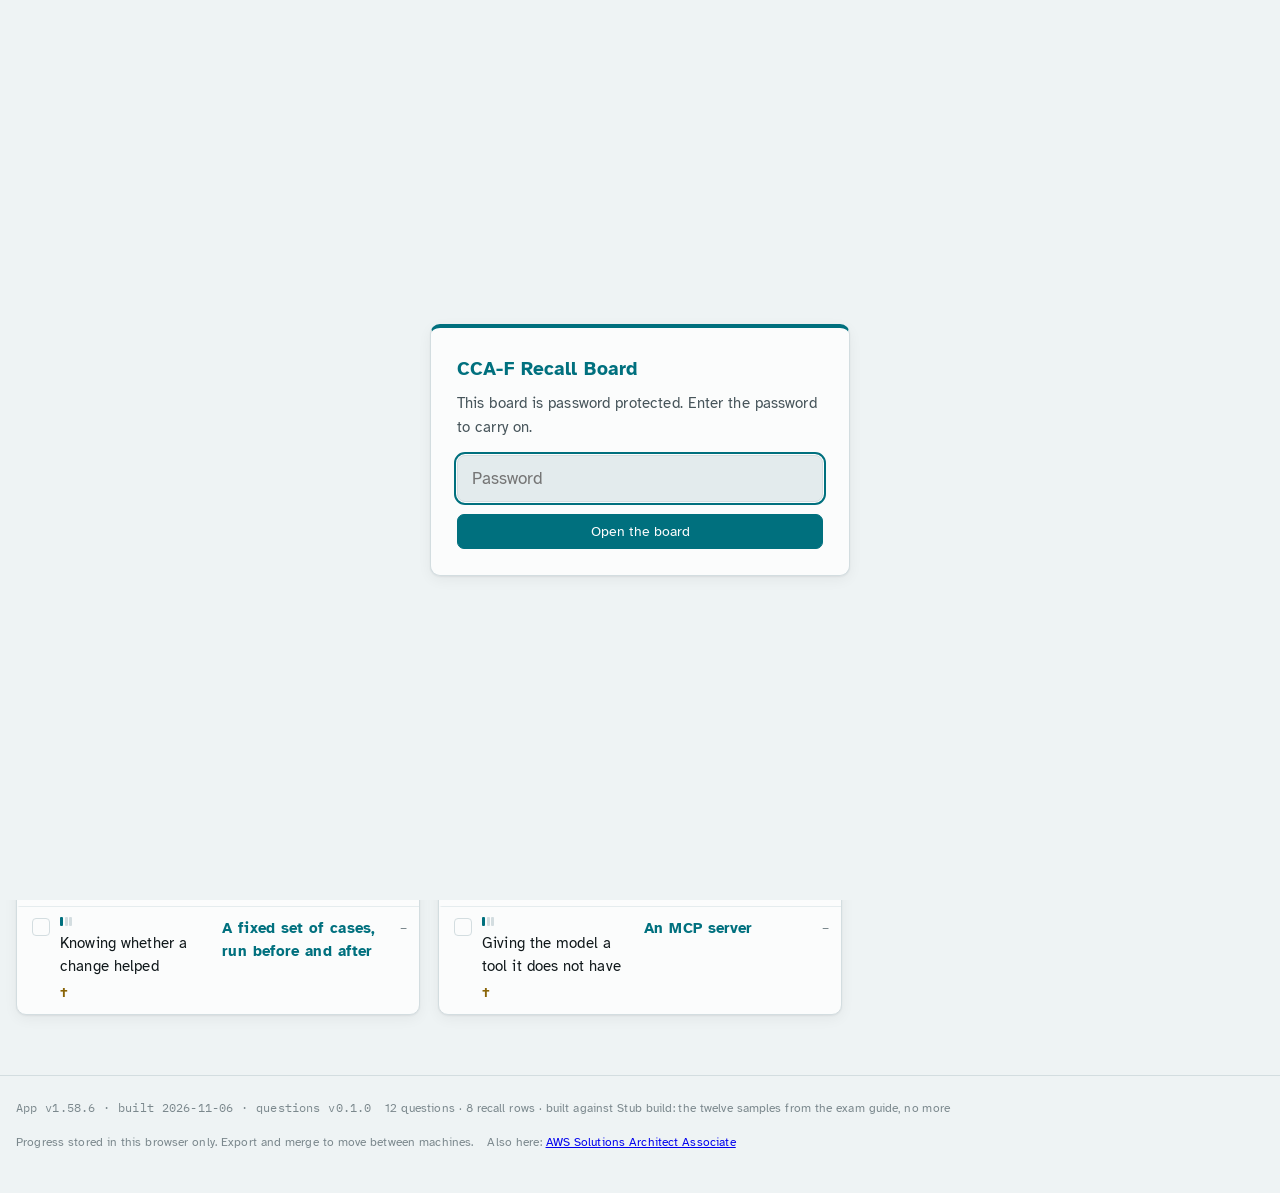
==== commit 2eaf8fd3: "SAA-C03: why Macie cannot mask PII before it is stored (ce-96) Macie finds personal data only after " ====
--- a/docs/cca-f/index.html
+++ b/docs/cca-f/index.html
@@ -1470,7 +1470,7 @@
 <div class="nm-box" data-rx="bucket polic|aws:Source|access point|Requester Pays|gateway (VPC )?endpoint"><h4><span>Who may reach it</span></h4><p>Another account: <span class="pick">bucket policy</span>. One VPC: <span class="pick">aws:SourceVpc</span>. Named addresses: <span class="pick">IP condition</span>. Many apps: <span class="pick">access point each</span>. Reader pays: <span class="pick">Requester Pays</span>. From instances, privately: <span class="pick">gateway endpoint</span>.</p></div>
 <div class="nm-box" data-rx="origin access|\bOAC\b|\bOAI\b|presigned|pre-signed|signed URL|signed cookie"><h4><span>Three kinds of signed access</span></h4><p>Bucket answers only CloudFront: <span class="pick">origin access control</span>. Paying viewers: <span class="pick">CloudFront signed URL</span>. One person, one object, one upload: <span class="pick">S3 presigned URL</span>.</p></div>
 <div class="nm-box" data-rx="SSE-S3|SSE-KMS|Bucket Key|server-side encryption"><h4><span>Encryption</span></h4><p>Nobody asked who holds the key: <span class="pick">SSE-S3</span>. Control rotation, audit use: <span class="pick">SSE-KMS, customer managed key</span>; AWS managed keys rotate themselves. KMS bill or request limit: <span class="pick">Bucket Key</span>.</p></div>
-<div class="nm-box" data-rx="Macie|Object Lambda|sensitive data discovery"><h4><span>Personal data (Macie)</span></h4><p>Watch buckets all the time: <span class="pick">Macie automated sensitive data discovery</span>. A one-off look: <span class="pick">a classification job</span>. Act on a finding: <span class="pick">EventBridge rule, Lambda removes it</span>. Serve it to one app with the PII masked, no copy: <span class="pick">Object Lambda</span>. Macie only finds; it never changes an object.</p></div>
+<div class="nm-box" data-rx="Macie|Object Lambda|sensitive data discovery"><h4><span>Personal data (Macie)</span></h4><p>Macie finds PII <span class="pick">after</span> it is in S3. It never masks or changes it.<br>Mask <span class="pick">before</span> storing, data arrives by Firehose: <span class="pick">Firehose + Lambda</span>.<br>Watch buckets all the time: <span class="pick">automated sensitive data discovery</span>.<br>A one-off look: <span class="pick">a classification job</span>.<br>Act on a finding: <span class="pick">EventBridge rule, Lambda removes it</span>.<br>One app sees a masked copy, no second object: <span class="pick">S3 Object Lambda</span>.</p></div>
 <div class="nm-box" data-rx="Transfer Acceleration|multipart|Express One Zone"><h4><span>Faster</span></h4><p>Uploads from far away: <span class="pick">Transfer Acceleration + multipart</span>. Sub-millisecond reads: <span class="pick">Express One Zone</span>. Downloads everywhere: CloudFront.</p></div>
 <div class="nm-box" data-rx="[Rr]eplication|Multi-Region Access Point|event notification|S3 Event"><h4><span>Copies and events</span></h4><p>Disaster recovery, least loss: <span class="pick">Cross-Region Replication</span>. Logs into one bucket: <span class="pick">Same-Region Replication</span>. One address, nearest bucket: <span class="pick">Multi-Region Access Point</span>. Objects already there: <span class="pick">Batch Replication</span>; both buckets need versioning. On every upload: <span class="pick">event notification</span> to Lambda, SQS, SNS.</p></div>
 <div class="nm-box" data-rx="Storage Lens|S3 Inventory|Batch Operations"><h4><span>Across many buckets</span></h4><p>Which buckets are idle or unversioned: <span class="pick">Storage Lens</span>. Act on millions of objects: <span class="pick">Inventory + Batch Operations</span>.</p></div>
@@ -1536,7 +1536,7 @@
 <div class="nm-zone sub"><h3>Who finds what</h3>
 <div class="nm-row">
 <div class="nm-box" data-rx="GuardDuty"><h4><span>GuardDuty</span></h4><p><span class="pick">Threats</span>: stolen key, mining, odd login. Acts: <span class="pick">EventBridge rule, Lambda</span>.</p></div>
-<div class="nm-box" data-rx="Macie"><h4><span>Macie</span></h4><p><span class="pick">Personal data in S3.</span> Only S3.</p></div>
+<div class="nm-box" data-rx="Macie"><h4><span>Macie</span></h4><p>Finds <span class="pick">personal data already in S3</span>. Only S3.<br>Never masks. Mask before storing: <span class="pick">Firehose + Lambda</span>.</p></div>
 <div class="nm-box" data-rx="Inspector"><h4><span>Inspector</span></h4><p><span class="pick">Software flaws</span> on instances, containers, Lambda. Never patches: patched AMIs come from <span class="pick">EC2 Image Builder</span>.</p></div>
 <div class="nm-box" data-rx="AWS Config|Config rule"><h4><span>Config</span></h4><p><span class="pick">A setting that drifted</span>, what changed and whether allowed. Finds and fixes after; <span class="pick">never prevents</span> (that is an SCP). Custom rule + Lambda for the rest.</p></div>
 <div class="nm-box" data-rx="CloudTrail"><h4><span>CloudTrail</span></h4><p>Trail = <span class="pick">footprints</span>: who called which API, when.<br>Example: who deleted the bucket.<br>Never network traffic. That is <span class="pick">VPC Flow Logs</span>.</p></div>
@@ -1575,7 +1575,7 @@
 <div class="nm-box" data-rx="SNS.{0,80}SQS|SQS.{0,80}SNS"><h4><span>SNS in front of SQS</span></h4><p><span class="pick">Both</span>: a copy to every subscriber, each queue holds its own work. Containers consuming messages: <span class="pick">SNS topic, SQS queue, Fargate</span>.</p></div>
 <div class="nm-box" data-rx="EventBridge"><h4><span>EventBridge</span></h4><p><span class="pick">Route on what is inside the event</span>, schedules, other companies' products. Holds nothing: a durable buffer each is <span class="pick">SNS to SQS</span>. A tracked workflow is <span class="pick">Step Functions</span>. Keep and replay: <span class="pick">archive</span>. Writes to DynamoDB only through a Lambda target.</p></div>
 <div class="nm-box" data-rx="Kinesis Data Streams|Apache Flink|\bMSK\b|Kafka"><h4><span>Kinesis and MSK</span></h4><p><span class="pick">A stream several readers can replay</span>: Kinesis Data Streams. Transform on the way: <span class="pick">Managed Service for Apache Flink</span>. Many readers, each low latency: <span class="pick">enhanced fan-out</span>. Kafka named, real-time dashboards from many schemas: <span class="pick">MSK</span>.</p></div>
-<div class="nm-box" data-rx="Firehose"><h4><span>Data Firehose</span></h4><p><span class="pick">Straight into S3, Redshift, OpenSearch</span>, no code, no replay. A Lambda can transform on the way (mask PII).</p></div>
+<div class="nm-box" data-rx="Firehose"><h4><span>Data Firehose</span></h4><p><span class="pick">Straight into S3, Redshift, OpenSearch</span>, no code, no replay.<br>A <span class="pick">Lambda transform</span> changes records on the way in.<br>Mask PII <span class="pick">before</span> it is stored: this, not Macie.</p></div>
 <div class="nm-box" data-rx="Step Functions|state machine|log level"><h4><span>Step Functions</span></h4><p><span class="pick">Steps, retries, waiting for a person</span>, jobs of many tasks up to a day. Thousands in parallel: <span class="pick">Map, distributed</span>. Debug a task: <span class="pick">log level ALL</span>. Express stops at 5 minutes; Standard runs a year.</p></div>
 <div class="nm-box" data-rx="Amazon MQ|ActiveMQ|RabbitMQ"><h4><span>Amazon MQ</span></h4><p>An <span class="pick">existing ActiveMQ or RabbitMQ</span> app, moved as it is.</p></div>
 </div>
@@ -1898,14 +1898,14 @@
   </div>
 </div>
 
-<script id="appdata" type="application/json">{"version":"0.1.0","built":"2026-11-05","examId":"cca-f","exam":"CCA-F","examName":"Claude Certified Architect (CCA-F)","guide":"Stub build: the twelve samples from the exam guide, no more","sections":[{"key":"agentic","title":"Agent design","tagline":"Themes the sample questions turn on","notes":[],"traps":[],"rows":[{"id":"agentic-1","cue":"A rule that must always hold","ans":"Put it in code, not in the prompt","alt":"","trap":"A prompt persuades; code decides. Anything with money or a record at the end of it gets enforced.","c":["agentic"],"tier":1,"qn":6},{"id":"agentic-2","cue":"Tools called in the wrong order","ans":"A prerequisite that blocks the later call","alt":"","trap":"Telling the model the order is not the same as the order holding.","c":["agentic"],"tier":1,"qn":6},{"id":"agentic-3","cue":"Too many tools to choose from","ans":"Fewer tools, or a router that narrows them first","alt":"","trap":"Choice is the cost. Cutting the list beats describing it better.","c":["agentic"],"tier":1,"qn":6},{"id":"agentic-4","cue":"Knowing whether a change helped","ans":"A fixed set of cases, run before and after","alt":"","trap":"Without one you are comparing two feelings.","c":["agentic"],"tier":1,"qn":6}]},{"key":"claude-code","title":"Claude Code","tagline":"Themes the sample questions turn on","notes":[],"traps":[],"rows":[{"id":"claude-code-1","cue":"Work that must happen every time","ans":"A hook, not an instruction","alt":"","trap":"A hook runs at a fixed point whether or not the model thought of it.","c":["claude-code"],"tier":1,"qn":6},{"id":"claude-code-2","cue":"A long side quest in the middle of a task","ans":"A subagent with its own context","alt":"","trap":"Keeps the main thread readable and the context free.","c":["claude-code"],"tier":1,"qn":6},{"id":"claude-code-3","cue":"The same setup on everyone's machine","ans":"Checked into the repository, not typed per person","alt":"","trap":"Anything a teammate has to remember will be forgotten.","c":["claude-code"],"tier":1,"qn":6},{"id":"claude-code-4","cue":"Giving the model a tool it does not have","ans":"An MCP server","alt":"","trap":"One connector, usable from more than one application.","c":["claude-code"],"tier":1,"qn":6}]}],"questions":[{"id":"cca-1","q":"[Customer Support Resolution Agent] Production data shows that in 12% of cases, your agent skips get_customer entirely and calls lookup_order using only the customer's stated name, occasionally leading to misidentified accounts and incorrect refunds. What change would most effectively address this reliability issue?","a":"A. Add a programmatic prerequisite that blocks lookup_order and process_refund calls until get_customer has returned a verified customer ID.","opts":["A. Add a programmatic prerequisite that blocks lookup_order and process_refund calls until get_customer has returned a verified customer ID.","B. Enhance the system prompt to state that customer verification via get_customer is mandatory before any order operations.","C. Add few-shot examples showing the agent always calling get_customer first, even when customers volunteer order details.","D. Implement a routing classifier that analyzes each request and enables only the subset of tools appropriate for that request type."],"why":"When a specific tool sequence is required for critical business logic (like verifying customer identity before processing refunds), programmatic enforcement provides deterministic guarantees that prompt-based approaches cannot. Options B and C rely on probabilistic LLM compliance, which is insufficient when errors have financial consequences. Option D addresses tool availability rather than tool ordering, which is not the actual problem.","area":"agentic","dom":"unassigned","src":"CCA","c":["agentic"],"t":["System prompt","Few-shot examples","Programmatic enforcement"],"dg":null,"dgnow":null,"star":true,"agree":1,"flag":null},{"id":"cca-2","q":"[Customer Support Resolution Agent] Production logs show the agent frequently calls get_customer when users ask about orders (e.g., \"check my order #12345\"), instead of calling lookup_order. Both tools have minimal descriptions (\"Retrieves customer information\" / \"Retrieves order details\") and accept similar identifier formats. What's the most effective first step to improve tool selection reliability?","a":"B. Expand each tool's description to include input formats it handles, example queries, edge cases, and boundaries explaining when to use it versus similar tools.","opts":["A. Add few-shot examples to the system prompt demonstrating correct tool selection patterns, with 5-8 examples showing order-related queries routing to lookup_order.","B. Expand each tool's description to include input formats it handles, example queries, edge cases, and boundaries explaining when to use it versus similar tools.","C. Implement a routing layer that parses user input before each turn and pre-selects the appropriate tool based on detected keywords and identifier patterns.","D. Consolidate both tools into a single lookup_entity tool that accepts any identifier and internally determines which backend to query."],"why":"Tool descriptions are the primary mechanism LLMs use for tool selection. When descriptions are minimal, models lack the context to differentiate between similar tools. Option B directly addresses this root cause with a low-effort, high-leverage fix. Few-shot examples (A) add token overhead without fixing the underlying issue. A routing layer (C) is over-engineered and bypasses the LLM's natural language understanding. Consolidating tools (D) is a valid architectural choice but requires more effort than a \"first step\" warrants when the immediate problem is inadequate descriptions.","area":"agentic","dom":"unassigned","src":"CCA","c":["agentic"],"t":["System prompt","Few-shot examples"],"dg":null,"dgnow":null,"star":true,"agree":1,"flag":null},{"id":"cca-3","q":"[Customer Support Resolution Agent] Your agent achieves 55% first-contact resolution, well below the 80% target. Logs show it escalates straightforward cases (standard damage replacements with photo evidence) while attempting to autonomously handle complex situations requiring policy exceptions. What's the most effective way to improve escalation calibration?","a":"A. Add explicit escalation criteria to your system prompt with few-shot examples demonstrating when to escalate versus resolve autonomously.","opts":["A. Add explicit escalation criteria to your system prompt with few-shot examples demonstrating when to escalate versus resolve autonomously.","B. Have the agent self-report a confidence score (1-10) before each response and automatically route requests to humans when confidence falls below a threshold.","C. Deploy a separate classifier model trained on historical tickets to predict which requests need escalation before the main agent begins processing.","D. Implement sentiment analysis to detect customer frustration levels and automatically escalate when negative sentiment exceeds a threshold."],"why":"Adding explicit escalation criteria with few-shot examples directly addresses the root cause: unclear decision boundaries. This is the proportionate first response before adding infrastructure. Option B fails because LLM self-reported confidence is poorly calibrated\u2014the agent is already incorrectly confident on hard cases. Option C is over-engineered, requiring labeled data and ML infrastructure when prompt optimization hasn't been tried. Option D solves a different problem entirely; sentiment doesn't correlate with case complexity, which is the actual issue. Scenario: Code Generation with Claude Code","area":"agentic","dom":"unassigned","src":"CCA","c":["agentic"],"t":["System prompt","Few-shot examples"],"dg":null,"dgnow":null,"star":true,"agree":1,"flag":null},{"id":"cca-4","q":"[Code Generation with Claude Code] You want to create a custom /review slash command that runs your team's standard code review checklist. This command should be available to every developer when they clone or pull the repository. Where should you create this command file?","a":"A. In the .claude/commands/ directory in the project repository","opts":["A. In the .claude/commands/ directory in the project repository","B. In ~/.claude/commands/ in each developer's home directory","C. In the CLAUDE.md file at the project root","D. In a .claude/config.json file with a commands array"],"why":"Project-scoped custom slash commands should be stored in the .claude/commands/ directory within the repository. These commands are version-controlled and automatically available to all developers when they clone or pull the repo. Option B (~/.claude/commands/) is for personal commands that aren't shared via version control. Option C (CLAUDE.md) is for project instructions and context, not command definitions. Option D describes a configuration mechanism that doesn't exist in Claude Code.","area":"claude-code","dom":"unassigned","src":"CCA","c":["claude-code"],"t":[],"dg":null,"dgnow":null,"star":true,"agree":1,"flag":null},{"id":"cca-5","q":"[Code Generation with Claude Code] You've been assigned to restructure the team's monolithic application into microservices. This will involve changes across dozens of files and requires decisions about service boundaries and module dependencies. Which approach should you take?","a":"A. Enter plan mode to explore the codebase, understand dependencies, and design an implementation approach before making changes.","opts":["A. Enter plan mode to explore the codebase, understand dependencies, and design an implementation approach before making changes.","B. Start with direct execution and make changes incrementally, letting the implementation reveal the natural service boundaries.","C. Use direct execution with comprehensive upfront instructions detailing exactly how each service should be structured.","D. Begin in direct execution mode and only switch to plan mode if you encounter unexpected complexity during implementation."],"why":"Plan mode is designed for complex tasks involving large-scale changes, multiple valid approaches, and architectural decisions\u2014exactly what monolith-to-microservices restructuring requires. It enables safe codebase exploration and design before committing to changes. Option B risks costly rework when dependencies are discovered late. Option C assumes you already know the right structure without exploring the code. Option D ignores that the complexity is already stated in the requirements, not something that might emerge later.","area":"claude-code","dom":"unassigned","src":"CCA","c":["claude-code"],"t":[],"dg":null,"dgnow":null,"star":true,"agree":1,"flag":null},{"id":"cca-6","q":"[Code Generation with Claude Code] Your codebase has distinct areas with different coding conventions: React components use functional style with hooks, API handlers use async/await with specific error handling, and database models follow a repository pattern. Test files are spread throughout the codebase alongside the code they test (e.g., Button.test.tsx next to Button.tsx), and you want all tests to follow the same conventions regardless of location. What's the most maintainable way to ensure Claude automatically applies the correct conventions when generating code?","a":"A. Create rule files in .claude/rules/ with YAML frontmatter specifying glob patterns to conditionally apply conventions based on file paths","opts":["A. Create rule files in .claude/rules/ with YAML frontmatter specifying glob patterns to conditionally apply conventions based on file paths","B. Consolidate all conventions in the root CLAUDE.md file under headers for each area, relying on Claude to infer which section applies","C. Create skills in .claude/skills/ for each code type that include the relevant conventions in their SKILL.md files","D. Place a separate CLAUDE.md file in each subdirectory containing that area's specific conventions"],"why":"Option A is correct because .claude/rules/ with glob patterns (e.g., **/*.test.tsx) allows conventions to be automatically applied based on file paths regardless of directory location\u2014essential for test files spread throughout the codebase. Option B relies on inference rather than explicit matching, making it unreliable. Option C requires manual skill invocation or relies on Claude choosing to load them, contradicting the need for deterministic \"automatic\" application based on file paths. Option D can't easily handle files spread across many directories since CLAUDE.md files are directory-bound. Scenario: Multi-Agent Research System","area":"claude-code","dom":"unassigned","src":"CCA","c":["claude-code"],"t":["Hook"],"dg":null,"dgnow":null,"star":true,"agree":1,"flag":null},{"id":"cca-7","q":"[Multi-Agent Research System] After running the system on the topic \"impact of AI on creative industries,\" you observe that each subagent completes successfully: the web search agent finds relevant articles, the document analysis agent summarizes papers correctly, and the synthesis agent produces coherent output. However, the final reports cover only visual arts, completely missing music, writing, and film production. When you examine the coordinator's logs, you see it decomposed the topic into three subtasks: \"AI in digital art creation,\" \"AI in graphic design,\" and \"AI in photography.\" What is the most likely root cause?","a":"B. The coordinator agent's task decomposition is too narrow, resulting in subagent assignments that don't cover all relevant domains of the topic.","opts":["A. The synthesis agent lacks instructions for identifying coverage gaps in the findings it receives from other agents.","B. The coordinator agent's task decomposition is too narrow, resulting in subagent assignments that don't cover all relevant domains of the topic.","C. The web search agent's queries are not comprehensive enough and need to be expanded to cover more creative industry sectors.","D. The document analysis agent is filtering out sources related to non-visual creative industries due to overly restrictive relevance criteria."],"why":"The coordinator's logs reveal the root cause directly: it decomposed \"creative industries\" into only visual arts subtasks (digital art, graphic design, photography), completely omitting music, writing, and film. The subagents executed their assigned tasks correctly\u2014the problem is what they were assigned. Options A, C, and D incorrectly blame downstream agents that are working correctly within their assigned scope.","area":"agentic","dom":"unassigned","src":"CCA","c":["agentic"],"t":["Subagent"],"dg":null,"dgnow":null,"star":true,"agree":1,"flag":null},{"id":"cca-8","q":"[Multi-Agent Research System] The web search subagent times out while researching a complex topic. You need to design how this failure information flows back to the coordinator agent. Which error propagation approach best enables intelligent recovery?","a":"A. Return structured error context to the coordinator including the failure type, the attempted query, any partial results, and potential alternative approaches.","opts":["A. Return structured error context to the coordinator including the failure type, the attempted query, any partial results, and potential alternative approaches.","B. Implement automatic retry logic with exponential backoff within the subagent, returning a generic \"search unavailable\" status only after all retries are exhausted.","C. Catch the timeout within the subagent and return an empty result set marked as successful.","D. Propagate the timeout exception directly to a top-level handler that terminates the entire research workflow."],"why":"Structured error context gives the coordinator the information it needs to make intelligent recovery decisions\u2014whether to retry with a modified query, try an alternative approach, or proceed with partial results. Option B's generic status hides valuable context from the coordinator, preventing informed decisions. Option C suppresses the error by marking failure as success, which prevents any recovery and risks incomplete research outputs. Option D terminates the entire workflow unnecessarily when recovery strategies could succeed.","area":"agentic","dom":"unassigned","src":"CCA","c":["agentic"],"t":["Subagent"],"dg":null,"dgnow":null,"star":true,"agree":1,"flag":null},{"id":"cca-9","q":"[Multi-Agent Research System] During testing, you observe that the synthesis agent frequently needs to verify specific claims while combining findings. Currently, when verification is needed, the synthesis agent returns control to the coordinator, which invokes the web search agent, then re-invokes synthesis with results. This adds 2-3 round trips per task and increases latency by 40%. Your evaluation shows that 85% of these verifications are simple fact-checks (dates, names, statistics) while 15% require deeper investigation. What's the most effective approach to reduce overhead while maintaining system reliability?","a":"A. Give the synthesis agent a scoped verify_fact tool for simple lookups, while complex verifications continue delegating to the web search agent through the coordinator.","opts":["A. Give the synthesis agent a scoped verify_fact tool for simple lookups, while complex verifications continue delegating to the web search agent through the coordinator.","B. Have the synthesis agent accumulate all verification needs and return them as a batch to the coordinator at the end of its pass, which then sends them all to the web search agent at once.","C. Give the synthesis agent access to all web search tools so it can handle any verification need directly without round-trips through the coordinator.","D. Have the web search agent proactively cache extra context around each source during initial research, anticipating what the synthesis agent might need to verify."],"why":"Option A applies the principle of least privilege by giving the synthesis agent only what it needs for the 85% common case (simple fact verification) while preserving the existing coordination pattern for complex cases. Option B's batching approach creates blocking dependencies since synthesis steps may depend on earlier verified facts. Option C over-provisions the synthesis agent, violating separation of concerns. Option D relies on speculative caching that cannot reliably predict what the synthesis agent will need to verify. Scenario: Claude Code for Continuous Integration","area":"agentic","dom":"unassigned","src":"CCA","c":["agentic"],"t":["Evaluation"],"dg":null,"dgnow":null,"star":true,"agree":1,"flag":null},{"id":"cca-10","q":"[Claude Code for Continuous Integration] Your pipeline script runs claude \"Analyze this pull request for security issues\" but the job hangs indefinitely. Logs indicate Claude Code is waiting for interactive input. What's the correct approach to run Claude Code in an automated pipeline?","a":"A. Add the -p flag: claude -p \"Analyze this pull request for security issues\"","opts":["A. Add the -p flag: claude -p \"Analyze this pull request for security issues\"","B. Set the environment variable CLAUDE_HEADLESS=true before running the command","C. Redirect stdin from /dev/null: claude \"Analyze this pull request for security issues\" < /dev/null","D. Add the --batch flag: claude --batch \"Analyze this pull request for security issues\""],"why":"The -p (or --print) flag is the documented way to run Claude Code in non-interactive mode. It processes the prompt, outputs the result to stdout, and exits without waiting for user input\u2014exactly what CI/CD pipelines require. The other options reference non-existent features (CLAUDE_HEADLESS environment variable, --batch flag) or use Unix workarounds that don't properly address Claude Code's command syntax.","area":"claude-code","dom":"unassigned","src":"CCA","c":["claude-code"],"t":[],"dg":null,"dgnow":null,"star":true,"agree":1,"flag":null},{"id":"cca-11","q":"[Claude Code for Continuous Integration] Your team wants to reduce API costs for automated analysis. Currently, real-time Claude calls power two workflows: (1) a blocking pre-merge check that must complete before developers can merge, and (2) a technical debt report generated overnight for review the next morning. Your manager proposes switching both to the Message Batches API for its 50% cost savings. How should you evaluate this proposal?","a":"A. Use batch processing for the technical debt reports only; keep real-time calls for pre-merge checks.","opts":["A. Use batch processing for the technical debt reports only; keep real-time calls for pre-merge checks.","B. Switch both workflows to batch processing with status polling to check for completion.","C. Keep real-time calls for both workflows to avoid batch result ordering issues.","D. Switch both to batch processing with a timeout fallback to real-time if batches take too long."],"why":"The Message Batches API offers 50% cost savings but has processing times up to 24 hours with no guaranteed latency SLA. This makes it unsuitable for blocking pre-merge checks where developers wait for results, but ideal for overnight batch jobs like technical debt reports. Option B is wrong because relying on \"often faster\" completion isn't acceptable for blocking workflows. Option C reflects a misconception\u2014batch results can be correlated using custom_id fields. Option D adds unnecessary complexity when the simpler solution is matching each API to its appropriate use case.","area":"claude-code","dom":"unassigned","src":"CCA","c":["claude-code"],"t":[],"dg":null,"dgnow":null,"star":true,"agree":1,"flag":null},{"id":"cca-12","q":"[Claude Code for Continuous Integration] A pull request modifies 14 files across the stock tracking module. Your single-pass review analyzing all files together produces inconsistent results: detailed feedback for some files but superficial comments for others, obvious bugs missed, and contradictory feedback\u2014flagging a pattern as problematic in one file while approving identical code elsewhere in the same PR. How should you restructure the review?","a":"A. Split into focused passes: analyze each file individually for local issues, then run a separate integration-focused pass examining cross-file data flow.","opts":["A. Split into focused passes: analyze each file individually for local issues, then run a separate integration-focused pass examining cross-file data flow.","B. Require developers to split large PRs into smaller submissions of 3-4 files before the automated review runs.","C. Switch to a higher-tier model with a larger context window to give all 14 files adequate attention in one pass.","D. Run three independent review passes on the full PR and only flag issues that appear in at least two of the three runs."],"why":"Splitting reviews into focused passes directly addresses the root cause: attention dilution when processing many files at once. File-by-file analysis ensures consistent depth, while a separate integration pass catches cross-file issues. Option B shifts burden to developers without improving the system. Option C misunderstands that larger context windows don't solve attention quality issues. Option D would actually suppress detection of real bugs by requiring consensus on issues that may only be caught intermittently. Preparation Exercises Complete these hands-on exercises to build practical familiarity with the topics covered on the exam. Each exercise is designed to reinforce knowledge across one or more exam domains. Exercise 1: Build a Multi-Tool Agent with Escalation Logic Objective: Practice designing an agentic loop with tool integration, structured error handling, and escalation patterns. Steps: 1. Define 3-4 MCP tools with detailed descriptions that clearly differentiate each tool's purpose, expected inputs, and boundary conditions. Include at least two tools with similar functionality that require careful description to avoid selection confusion. 2. Implement an agentic loop that checks stop_reason to determine whether to continue tool execution or present the final response. Handle both \"tool_use\" and \"end_turn\" stop reasons correctly. 3. Add structured error responses to your tools: include errorCategory (transient/validation/permission), isRetryable boolean, and human-readable descriptions. Test that the agent handles each error type appropriately (retrying transient errors, explaining business errors to the user). 4. Implement a programmatic hook that intercepts tool calls to enforce a business rule (e.g., blocking operations above a threshold amount), redirecting to an escalation workflow when triggered. 5. Test with multi-concern messages (e.g., requests involving multiple issues) and verify the agent decomposes the request, handles each concern, and synthesizes a unified response. Domains reinforced: Domain 1 (Agentic Architecture & Orchestration), Domain 2 (Tool Design & MCP Integration), Domain 5 (Context Management & Reliability) Exercise 2: Configure Claude Code for a Team Development Workflow Objective: Practice configuring CLAUDE.md hierarchies, custom slash commands, path-specific rules, and MCP server integration for a multi-developer project. Steps: 1. Create a project-level CLAUDE.md with universal coding standards and testing conventions. Verify that instructions placed at the project level are consistently applied across all team members. 2. Create .claude/rules/ files with YAML frontmatter glob patterns for different code areas (e.g., paths: [\"src/api/**/*\"] for API conventions, paths: [\"**/*.test.*\"] for testing conventions). Test that rules load only when editing matching files. 3. Create a project-scoped skill in .claude/skills/ with context: fork and allowed-tools restrictions. Verify the skill runs in isolation without polluting the main conversation context. 4. Configure an MCP server in .mcp.json with environment variable expansion for credentials. Add a personal experimental MCP server in ~/.claude.json and verify both are available simultaneously. 5. Test plan mode versus direct execution on tasks of varying complexity: a single-file bug fix, a multi-file library migration, and a new feature with multiple valid implementation approaches. Observe when plan mode provides value. Domains reinforced: Domain 3 (Claude Code Configuration & Workflows), Domain 2 (Tool Design & MCP Integration) Exercise 3: Build a Structured Data Extraction Pipeline Objective: Practice designing JSON schemas, using tool_use for structured output, implementing validation-retry loops, and designing batch processing strategies. Steps: 1. Define an extraction tool with a JSON schema containing required and optional fields, an enum with an \"other\" + detail string pattern, and nullable fields for information that may not exist in source documents. Process documents where some fields are absent and verify the model returns null rather than fabricating values. 2. Implement a validation-retry loop: when Pydantic or JSON schema validation fails, send a follow-up request including the document, the failed extraction, and the specific validation error. Track which errors are resolvable via retry (format mismatches) versus which are not (information absent from source). 3. Add few-shot examples demonstrating extraction from documents with varied formats (e.g., inline citations vs bibliographies, narrative descriptions vs structured tables) and verify improved handling of structural variety. 4. Design a batch processing strategy: submit a batch of 100 documents using the Message Batches API, handle failures by custom_id, resubmit failed documents with modifications (e.g., chunking oversized documents), and calculate total processing time relative to SLA constraints. 5. Implement a human review routing strategy: have the model output field-level confidence scores, route low-confidence extractions to human review, and analyze accuracy by document type and field to verify consistent performance. Domains reinforced: Domain 4 (Prompt Engineering & Structured Output), Domain 5 (Context Management & Reliability) Exercise 4: Design and Debug a Multi-Agent Research Pipeline Objective: Practice orchestrating subagents, managing context passing, implementing error propagation, and handling synthesis with provenance tracking. Steps: 1. Build a coordinator agent that delegates to at least two subagents (e.g., web search and document analysis). Ensure the coordinator's allowedTools includes \"Task\" and that each subagent receives its research findings directly in its prompt rather than relying on automatic context inheritance. 2. Implement parallel subagent execution by having the coordinator emit multiple Task tool calls in a single response. Measure the latency improvement compared to sequential execution. 3. Design structured output for subagents that separates content from metadata: each finding should include a claim, evidence excerpt, source URL/document name, and publication date. Verify that the synthesis subagent preserves source attribution when combining findings. 4. Implement error propagation: simulate a subagent timeout and verify the coordinator receives structured error context (failure type, attempted query, partial results). Test that the coordinator can proceed with partial results and annotate the final output with coverage gaps. 5. Test with conflicting source data (e.g., two credible sources with different statistics) and verify the synthesis output preserves both values with source attribution rather than arbitrarily selecting one, and structures the report to distinguish well-established from contested findings. Domains reinforced: Domain 1 (Agentic Architecture & Orchestration), Domain 2 (Tool Design & MCP Integration), Domain 5 (Context Management & Reliability) Appendix Technologies and Concepts The following list contains technologies and concepts that might appear on the exam: - Claude Agent SDK \u2014 Agent definitions, agentic loops, stop_reason handling, hooks (PostToolUse, tool call interception), subagent spawning via Task tool, allowedTools configuration - Model Context Protocol (MCP) \u2014 MCP servers, MCP tools, MCP resources, isError flag, tool descriptions, tool distribution, .mcp.json configuration, environment variable expansion - Claude Code \u2014 CLAUDE.md configuration hierarchy (user/project/directory), .claude/rules/ with YAML frontmatter path-scoping, .claude/commands/ for slash commands, .claude/skills/ with SKILL.md frontmatter (context: fork, allowed-tools, argument-hint), plan mode, direct execution, /memory command, /compact, --resume, fork_session, Explore subagent - Claude Code CLI \u2014 -p / --print flag for non-interactive mode, --output-format json, --json-schema for structured CI output - Claude API \u2014 tool_use with JSON schemas, tool_choice options (\"auto\", \"any\", forced tool selection), stop_reason values (\"tool_use\", \"end_turn\"), max_tokens, system prompts - Message Batches API \u2014 50% cost savings, up to 24-hour processing window, custom_id for request/response correlation, polling for completion, no multi-turn tool calling support - JSON Schema \u2014 Required vs optional fields, enum types, nullable fields, \"other\" + detail string patterns, strict mode for syntax error elimination - Pydantic \u2014 Schema validation, semantic validation errors, validation-retry loops - Built-in tools \u2014 Read, Write, Edit, Bash, Grep, Glob \u2014 their purposes and selection criteria - Few-shot prompting \u2014 Targeted examples for ambiguous scenarios, format demonstration, generalization to novel patterns - Prompt chaining \u2014 Sequential task decomposition into focused passes - Context window management \u2014 Token budgets, progressive summarization, lost-in-the-middle effects, context extraction, scratchpad files - Session management \u2014 Session resumption, fork_session, named sessions, session context isolation - Confidence scoring \u2014 Field-level confidence, calibration with labeled validation sets, stratified sampling for error rate measurement In-Scope Topics The following topics are explicitly tested on the exam: - Agentic loop implementation: Control flow based on stop_reason, tool result handling, loop termination conditions - Multi-agent orchestration: Coordinator-subagent patterns, task decomposition, parallel subagent execution, iterative refinement loops - Subagent context management: Explicit context passing, structured state persistence, crash recovery using manifests - Tool interface design: Writing effective tool descriptions, splitting vs consolidating tools, tool naming to reduce ambiguity - MCP tool and resource design: Resources for content catalogs, tools for actions, description quality for adoption - MCP server configuration: Project vs user scope, environment variable expansion, multi-server simultaneous access - Error handling and propagation: Structured error responses, transient vs business vs permission errors, local recovery before escalation - Escalation decision-making: Explicit criteria, honoring customer preferences, policy gap identification - CLAUDE.md configuration: Hierarchy (user/project/directory), @import patterns, .claude/rules/ with glob patterns - Custom commands and skills: Project vs user scope, context: fork, allowed-tools, argument-hint frontmatter - Plan mode vs direct execution: Complexity assessment, architectural decisions, single-file changes - Iterative refinement: Input/output examples, test-driven iteration, interview pattern, sequential vs parallel issue resolution - Structured output via tool_use: Schema design, tool_choice configuration, nullable fields to prevent hallucination - Few-shot prompting: Ambiguous scenario targeting, format consistency, false positive reduction - Batch processing: Message Batches API appropriateness, latency tolerance assessment, failure handling by custom_id - Context window optimization: Trimming verbose tool outputs, structured fact extraction, position-aware input ordering - Human review workflows: Confidence calibration, stratified sampling, accuracy segmentation by document type and field - Information provenance: Claim-source mappings, temporal data handling, conflict annotation, coverage gap reporting Out-of-Scope Topics The following related topics will NOT appear on the exam: - Fine-tuning Claude models or training custom models - Claude API authentication, billing, or account management - Detailed implementation of specific programming languages or frameworks (beyond what's needed for tool and schema configuration) - Deploying or hosting MCP servers (infrastructure, networking, container orchestration) - Claude's internal architecture, training process, or model weights - Constitutional AI, RLHF, or safety training methodologies - Embedding models or vector database implementation details - Computer use (browser automation, desktop interaction) - Vision/image analysis capabilities - Streaming API implementation or server-sent events - Rate limiting, quotas, or API pricing calculations - OAuth, API key rotation, or authentication protocol details - Specific cloud provider configurations (AWS, GCP, Azure) - Performance benchmarking or model comparison metrics - Prompt caching implementation details (beyond knowing it exists) - Token counting algorithms or tokenization specifics Exam Preparation Recommendations To prepare for this certification exam: 1. Build an agent with the Claude Agent SDK: Implement a complete agentic loop with tool calling, error handling, and session management. Practice spawning subagents and passing context between them. 2. Configure Claude Code for a real project: Set up CLAUDE.md with a configuration hierarchy, create path-specific rules in .claude/rules/, build custom skills with frontmatter options (context: fork, allowed-tools), and integrate at least one MCP server. 3. Design and test MCP tools: Write tool descriptions that clearly differentiate similar tools. Implement structured error responses with error categories and retryable flags. Test tool selection reliability with ambiguous requests. 4. Build a structured data extraction pipeline: Use tool_use with JSON schemas, implement validation-retry loops, design schemas with optional/nullable fields, and practice batch processing with the Message Batches API. 5. Practice prompt engineering techniques: Write few-shot examples for ambiguous scenarios. Define explicit review criteria to reduce false positives. Design multi-pass review architectures for large code reviews. 6. Study context management patterns: Practice extracting structured facts from verbose tool outputs, implementing scratchpad files for long sessions, and designing subagent delegation to manage context limits. 7. Review escalation and human-in-the-loop patterns: Understand when to escalate (policy gaps, customer requests, inability to progress) versus resolve autonomously. Practice designing human review workflows with confidence-based routing. 8. Complete the Practice Exam: Before sitting for the real exam, complete the practice exam (the link will be provided separately). The practice exam covers the same scenarios and question format as the real exam and shows explanations after each answer to help reinforce your understanding. Version 0.1 Last Updated: Feb 10 2025","area":"claude-code","dom":"unassigned","src":"CCA","c":["claude-code"],"t":["Context window"],"dg":null,"dgnow":null,"star":true,"agree":1,"flag":null}],"concepts":{"agentic":{"tier":1},"claude-code":{"tier":1}},"glossary":{"Tool use":"Letting the model ask for a named function to be run and handing it the result. The model chooses whether and when; your code decides what is allowed and actually runs it.","System prompt":"The standing instructions that sit above the conversation. Good for tone, role and rules of thumb, and weak as a guarantee: the model is deciding whether to follow it, every time.","Few-shot examples":"Worked examples shown to the model so it copies the pattern. They shift behaviour without changing code, and like a prompt they persuade rather than enforce.","Programmatic enforcement":"Putting a rule in code rather than in a prompt, so it holds every time instead of most of the time. The answer whenever being wrong costs money or breaks a record.","Subagent":"A separate agent given one job and its own context, called by the main one. Keeps a long side quest out of the main thread.","Context window":"How much the model can hold in mind at once. Everything competes for it: instructions, files read, tool results and the conversation so far.","MCP":"A common way to plug tools and data sources into a model, so the same connector works across different applications.","Hook":"Code that runs at a fixed point in Claude Code's loop, such as before a tool runs. Deterministic, so it is how a rule is made to hold rather than hoped for.","Evaluation":"A fixed set of cases run against a change so you can tell whether it helped. Without one, prompt work is guessing.","Guardrail":"A check around the model rather than inside it, refusing or altering what passes. Works whether or not the model co-operates."},"sources":{"CCA":"Anthropic exam guide samples"},"areaTitles":{"agentic":"Agent design","claude-code":"Claude Code"},"otherExams":[{"id":"saa-c03","name":"AWS Solutions Architect Associate","href":"../"}],"diagrams":{},"paper":null}</script>
+<script id="appdata" type="application/json">{"version":"0.1.0","built":"2026-11-06","examId":"cca-f","exam":"CCA-F","examName":"Claude Certified Architect (CCA-F)","guide":"Stub build: the twelve samples from the exam guide, no more","sections":[{"key":"agentic","title":"Agent design","tagline":"Themes the sample questions turn on","notes":[],"traps":[],"rows":[{"id":"agentic-1","cue":"A rule that must always hold","ans":"Put it in code, not in the prompt","alt":"","trap":"A prompt persuades; code decides. Anything with money or a record at the end of it gets enforced.","c":["agentic"],"tier":1,"qn":6},{"id":"agentic-2","cue":"Tools called in the wrong order","ans":"A prerequisite that blocks the later call","alt":"","trap":"Telling the model the order is not the same as the order holding.","c":["agentic"],"tier":1,"qn":6},{"id":"agentic-3","cue":"Too many tools to choose from","ans":"Fewer tools, or a router that narrows them first","alt":"","trap":"Choice is the cost. Cutting the list beats describing it better.","c":["agentic"],"tier":1,"qn":6},{"id":"agentic-4","cue":"Knowing whether a change helped","ans":"A fixed set of cases, run before and after","alt":"","trap":"Without one you are comparing two feelings.","c":["agentic"],"tier":1,"qn":6}]},{"key":"claude-code","title":"Claude Code","tagline":"Themes the sample questions turn on","notes":[],"traps":[],"rows":[{"id":"claude-code-1","cue":"Work that must happen every time","ans":"A hook, not an instruction","alt":"","trap":"A hook runs at a fixed point whether or not the model thought of it.","c":["claude-code"],"tier":1,"qn":6},{"id":"claude-code-2","cue":"A long side quest in the middle of a task","ans":"A subagent with its own context","alt":"","trap":"Keeps the main thread readable and the context free.","c":["claude-code"],"tier":1,"qn":6},{"id":"claude-code-3","cue":"The same setup on everyone's machine","ans":"Checked into the repository, not typed per person","alt":"","trap":"Anything a teammate has to remember will be forgotten.","c":["claude-code"],"tier":1,"qn":6},{"id":"claude-code-4","cue":"Giving the model a tool it does not have","ans":"An MCP server","alt":"","trap":"One connector, usable from more than one application.","c":["claude-code"],"tier":1,"qn":6}]}],"questions":[{"id":"cca-1","q":"[Customer Support Resolution Agent] Production data shows that in 12% of cases, your agent skips get_customer entirely and calls lookup_order using only the customer's stated name, occasionally leading to misidentified accounts and incorrect refunds. What change would most effectively address this reliability issue?","a":"A. Add a programmatic prerequisite that blocks lookup_order and process_refund calls until get_customer has returned a verified customer ID.","opts":["A. Add a programmatic prerequisite that blocks lookup_order and process_refund calls until get_customer has returned a verified customer ID.","B. Enhance the system prompt to state that customer verification via get_customer is mandatory before any order operations.","C. Add few-shot examples showing the agent always calling get_customer first, even when customers volunteer order details.","D. Implement a routing classifier that analyzes each request and enables only the subset of tools appropriate for that request type."],"why":"When a specific tool sequence is required for critical business logic (like verifying customer identity before processing refunds), programmatic enforcement provides deterministic guarantees that prompt-based approaches cannot. Options B and C rely on probabilistic LLM compliance, which is insufficient when errors have financial consequences. Option D addresses tool availability rather than tool ordering, which is not the actual problem.","area":"agentic","dom":"unassigned","src":"CCA","c":["agentic"],"t":["System prompt","Few-shot examples","Programmatic enforcement"],"dg":null,"dgnow":null,"star":true,"agree":1,"flag":null},{"id":"cca-2","q":"[Customer Support Resolution Agent] Production logs show the agent frequently calls get_customer when users ask about orders (e.g., \"check my order #12345\"), instead of calling lookup_order. Both tools have minimal descriptions (\"Retrieves customer information\" / \"Retrieves order details\") and accept similar identifier formats. What's the most effective first step to improve tool selection reliability?","a":"B. Expand each tool's description to include input formats it handles, example queries, edge cases, and boundaries explaining when to use it versus similar tools.","opts":["A. Add few-shot examples to the system prompt demonstrating correct tool selection patterns, with 5-8 examples showing order-related queries routing to lookup_order.","B. Expand each tool's description to include input formats it handles, example queries, edge cases, and boundaries explaining when to use it versus similar tools.","C. Implement a routing layer that parses user input before each turn and pre-selects the appropriate tool based on detected keywords and identifier patterns.","D. Consolidate both tools into a single lookup_entity tool that accepts any identifier and internally determines which backend to query."],"why":"Tool descriptions are the primary mechanism LLMs use for tool selection. When descriptions are minimal, models lack the context to differentiate between similar tools. Option B directly addresses this root cause with a low-effort, high-leverage fix. Few-shot examples (A) add token overhead without fixing the underlying issue. A routing layer (C) is over-engineered and bypasses the LLM's natural language understanding. Consolidating tools (D) is a valid architectural choice but requires more effort than a \"first step\" warrants when the immediate problem is inadequate descriptions.","area":"agentic","dom":"unassigned","src":"CCA","c":["agentic"],"t":["System prompt","Few-shot examples"],"dg":null,"dgnow":null,"star":true,"agree":1,"flag":null},{"id":"cca-3","q":"[Customer Support Resolution Agent] Your agent achieves 55% first-contact resolution, well below the 80% target. Logs show it escalates straightforward cases (standard damage replacements with photo evidence) while attempting to autonomously handle complex situations requiring policy exceptions. What's the most effective way to improve escalation calibration?","a":"A. Add explicit escalation criteria to your system prompt with few-shot examples demonstrating when to escalate versus resolve autonomously.","opts":["A. Add explicit escalation criteria to your system prompt with few-shot examples demonstrating when to escalate versus resolve autonomously.","B. Have the agent self-report a confidence score (1-10) before each response and automatically route requests to humans when confidence falls below a threshold.","C. Deploy a separate classifier model trained on historical tickets to predict which requests need escalation before the main agent begins processing.","D. Implement sentiment analysis to detect customer frustration levels and automatically escalate when negative sentiment exceeds a threshold."],"why":"Adding explicit escalation criteria with few-shot examples directly addresses the root cause: unclear decision boundaries. This is the proportionate first response before adding infrastructure. Option B fails because LLM self-reported confidence is poorly calibrated\u2014the agent is already incorrectly confident on hard cases. Option C is over-engineered, requiring labeled data and ML infrastructure when prompt optimization hasn't been tried. Option D solves a different problem entirely; sentiment doesn't correlate with case complexity, which is the actual issue. Scenario: Code Generation with Claude Code","area":"agentic","dom":"unassigned","src":"CCA","c":["agentic"],"t":["System prompt","Few-shot examples"],"dg":null,"dgnow":null,"star":true,"agree":1,"flag":null},{"id":"cca-4","q":"[Code Generation with Claude Code] You want to create a custom /review slash command that runs your team's standard code review checklist. This command should be available to every developer when they clone or pull the repository. Where should you create this command file?","a":"A. In the .claude/commands/ directory in the project repository","opts":["A. In the .claude/commands/ directory in the project repository","B. In ~/.claude/commands/ in each developer's home directory","C. In the CLAUDE.md file at the project root","D. In a .claude/config.json file with a commands array"],"why":"Project-scoped custom slash commands should be stored in the .claude/commands/ directory within the repository. These commands are version-controlled and automatically available to all developers when they clone or pull the repo. Option B (~/.claude/commands/) is for personal commands that aren't shared via version control. Option C (CLAUDE.md) is for project instructions and context, not command definitions. Option D describes a configuration mechanism that doesn't exist in Claude Code.","area":"claude-code","dom":"unassigned","src":"CCA","c":["claude-code"],"t":[],"dg":null,"dgnow":null,"star":true,"agree":1,"flag":null},{"id":"cca-5","q":"[Code Generation with Claude Code] You've been assigned to restructure the team's monolithic application into microservices. This will involve changes across dozens of files and requires decisions about service boundaries and module dependencies. Which approach should you take?","a":"A. Enter plan mode to explore the codebase, understand dependencies, and design an implementation approach before making changes.","opts":["A. Enter plan mode to explore the codebase, understand dependencies, and design an implementation approach before making changes.","B. Start with direct execution and make changes incrementally, letting the implementation reveal the natural service boundaries.","C. Use direct execution with comprehensive upfront instructions detailing exactly how each service should be structured.","D. Begin in direct execution mode and only switch to plan mode if you encounter unexpected complexity during implementation."],"why":"Plan mode is designed for complex tasks involving large-scale changes, multiple valid approaches, and architectural decisions\u2014exactly what monolith-to-microservices restructuring requires. It enables safe codebase exploration and design before committing to changes. Option B risks costly rework when dependencies are discovered late. Option C assumes you already know the right structure without exploring the code. Option D ignores that the complexity is already stated in the requirements, not something that might emerge later.","area":"claude-code","dom":"unassigned","src":"CCA","c":["claude-code"],"t":[],"dg":null,"dgnow":null,"star":true,"agree":1,"flag":null},{"id":"cca-6","q":"[Code Generation with Claude Code] Your codebase has distinct areas with different coding conventions: React components use functional style with hooks, API handlers use async/await with specific error handling, and database models follow a repository pattern. Test files are spread throughout the codebase alongside the code they test (e.g., Button.test.tsx next to Button.tsx), and you want all tests to follow the same conventions regardless of location. What's the most maintainable way to ensure Claude automatically applies the correct conventions when generating code?","a":"A. Create rule files in .claude/rules/ with YAML frontmatter specifying glob patterns to conditionally apply conventions based on file paths","opts":["A. Create rule files in .claude/rules/ with YAML frontmatter specifying glob patterns to conditionally apply conventions based on file paths","B. Consolidate all conventions in the root CLAUDE.md file under headers for each area, relying on Claude to infer which section applies","C. Create skills in .claude/skills/ for each code type that include the relevant conventions in their SKILL.md files","D. Place a separate CLAUDE.md file in each subdirectory containing that area's specific conventions"],"why":"Option A is correct because .claude/rules/ with glob patterns (e.g., **/*.test.tsx) allows conventions to be automatically applied based on file paths regardless of directory location\u2014essential for test files spread throughout the codebase. Option B relies on inference rather than explicit matching, making it unreliable. Option C requires manual skill invocation or relies on Claude choosing to load them, contradicting the need for deterministic \"automatic\" application based on file paths. Option D can't easily handle files spread across many directories since CLAUDE.md files are directory-bound. Scenario: Multi-Agent Research System","area":"claude-code","dom":"unassigned","src":"CCA","c":["claude-code"],"t":["Hook"],"dg":null,"dgnow":null,"star":true,"agree":1,"flag":null},{"id":"cca-7","q":"[Multi-Agent Research System] After running the system on the topic \"impact of AI on creative industries,\" you observe that each subagent completes successfully: the web search agent finds relevant articles, the document analysis agent summarizes papers correctly, and the synthesis agent produces coherent output. However, the final reports cover only visual arts, completely missing music, writing, and film production. When you examine the coordinator's logs, you see it decomposed the topic into three subtasks: \"AI in digital art creation,\" \"AI in graphic design,\" and \"AI in photography.\" What is the most likely root cause?","a":"B. The coordinator agent's task decomposition is too narrow, resulting in subagent assignments that don't cover all relevant domains of the topic.","opts":["A. The synthesis agent lacks instructions for identifying coverage gaps in the findings it receives from other agents.","B. The coordinator agent's task decomposition is too narrow, resulting in subagent assignments that don't cover all relevant domains of the topic.","C. The web search agent's queries are not comprehensive enough and need to be expanded to cover more creative industry sectors.","D. The document analysis agent is filtering out sources related to non-visual creative industries due to overly restrictive relevance criteria."],"why":"The coordinator's logs reveal the root cause directly: it decomposed \"creative industries\" into only visual arts subtasks (digital art, graphic design, photography), completely omitting music, writing, and film. The subagents executed their assigned tasks correctly\u2014the problem is what they were assigned. Options A, C, and D incorrectly blame downstream agents that are working correctly within their assigned scope.","area":"agentic","dom":"unassigned","src":"CCA","c":["agentic"],"t":["Subagent"],"dg":null,"dgnow":null,"star":true,"agree":1,"flag":null},{"id":"cca-8","q":"[Multi-Agent Research System] The web search subagent times out while researching a complex topic. You need to design how this failure information flows back to the coordinator agent. Which error propagation approach best enables intelligent recovery?","a":"A. Return structured error context to the coordinator including the failure type, the attempted query, any partial results, and potential alternative approaches.","opts":["A. Return structured error context to the coordinator including the failure type, the attempted query, any partial results, and potential alternative approaches.","B. Implement automatic retry logic with exponential backoff within the subagent, returning a generic \"search unavailable\" status only after all retries are exhausted.","C. Catch the timeout within the subagent and return an empty result set marked as successful.","D. Propagate the timeout exception directly to a top-level handler that terminates the entire research workflow."],"why":"Structured error context gives the coordinator the information it needs to make intelligent recovery decisions\u2014whether to retry with a modified query, try an alternative approach, or proceed with partial results. Option B's generic status hides valuable context from the coordinator, preventing informed decisions. Option C suppresses the error by marking failure as success, which prevents any recovery and risks incomplete research outputs. Option D terminates the entire workflow unnecessarily when recovery strategies could succeed.","area":"agentic","dom":"unassigned","src":"CCA","c":["agentic"],"t":["Subagent"],"dg":null,"dgnow":null,"star":true,"agree":1,"flag":null},{"id":"cca-9","q":"[Multi-Agent Research System] During testing, you observe that the synthesis agent frequently needs to verify specific claims while combining findings. Currently, when verification is needed, the synthesis agent returns control to the coordinator, which invokes the web search agent, then re-invokes synthesis with results. This adds 2-3 round trips per task and increases latency by 40%. Your evaluation shows that 85% of these verifications are simple fact-checks (dates, names, statistics) while 15% require deeper investigation. What's the most effective approach to reduce overhead while maintaining system reliability?","a":"A. Give the synthesis agent a scoped verify_fact tool for simple lookups, while complex verifications continue delegating to the web search agent through the coordinator.","opts":["A. Give the synthesis agent a scoped verify_fact tool for simple lookups, while complex verifications continue delegating to the web search agent through the coordinator.","B. Have the synthesis agent accumulate all verification needs and return them as a batch to the coordinator at the end of its pass, which then sends them all to the web search agent at once.","C. Give the synthesis agent access to all web search tools so it can handle any verification need directly without round-trips through the coordinator.","D. Have the web search agent proactively cache extra context around each source during initial research, anticipating what the synthesis agent might need to verify."],"why":"Option A applies the principle of least privilege by giving the synthesis agent only what it needs for the 85% common case (simple fact verification) while preserving the existing coordination pattern for complex cases. Option B's batching approach creates blocking dependencies since synthesis steps may depend on earlier verified facts. Option C over-provisions the synthesis agent, violating separation of concerns. Option D relies on speculative caching that cannot reliably predict what the synthesis agent will need to verify. Scenario: Claude Code for Continuous Integration","area":"agentic","dom":"unassigned","src":"CCA","c":["agentic"],"t":["Evaluation"],"dg":null,"dgnow":null,"star":true,"agree":1,"flag":null},{"id":"cca-10","q":"[Claude Code for Continuous Integration] Your pipeline script runs claude \"Analyze this pull request for security issues\" but the job hangs indefinitely. Logs indicate Claude Code is waiting for interactive input. What's the correct approach to run Claude Code in an automated pipeline?","a":"A. Add the -p flag: claude -p \"Analyze this pull request for security issues\"","opts":["A. Add the -p flag: claude -p \"Analyze this pull request for security issues\"","B. Set the environment variable CLAUDE_HEADLESS=true before running the command","C. Redirect stdin from /dev/null: claude \"Analyze this pull request for security issues\" < /dev/null","D. Add the --batch flag: claude --batch \"Analyze this pull request for security issues\""],"why":"The -p (or --print) flag is the documented way to run Claude Code in non-interactive mode. It processes the prompt, outputs the result to stdout, and exits without waiting for user input\u2014exactly what CI/CD pipelines require. The other options reference non-existent features (CLAUDE_HEADLESS environment variable, --batch flag) or use Unix workarounds that don't properly address Claude Code's command syntax.","area":"claude-code","dom":"unassigned","src":"CCA","c":["claude-code"],"t":[],"dg":null,"dgnow":null,"star":true,"agree":1,"flag":null},{"id":"cca-11","q":"[Claude Code for Continuous Integration] Your team wants to reduce API costs for automated analysis. Currently, real-time Claude calls power two workflows: (1) a blocking pre-merge check that must complete before developers can merge, and (2) a technical debt report generated overnight for review the next morning. Your manager proposes switching both to the Message Batches API for its 50% cost savings. How should you evaluate this proposal?","a":"A. Use batch processing for the technical debt reports only; keep real-time calls for pre-merge checks.","opts":["A. Use batch processing for the technical debt reports only; keep real-time calls for pre-merge checks.","B. Switch both workflows to batch processing with status polling to check for completion.","C. Keep real-time calls for both workflows to avoid batch result ordering issues.","D. Switch both to batch processing with a timeout fallback to real-time if batches take too long."],"why":"The Message Batches API offers 50% cost savings but has processing times up to 24 hours with no guaranteed latency SLA. This makes it unsuitable for blocking pre-merge checks where developers wait for results, but ideal for overnight batch jobs like technical debt reports. Option B is wrong because relying on \"often faster\" completion isn't acceptable for blocking workflows. Option C reflects a misconception\u2014batch results can be correlated using custom_id fields. Option D adds unnecessary complexity when the simpler solution is matching each API to its appropriate use case.","area":"claude-code","dom":"unassigned","src":"CCA","c":["claude-code"],"t":[],"dg":null,"dgnow":null,"star":true,"agree":1,"flag":null},{"id":"cca-12","q":"[Claude Code for Continuous Integration] A pull request modifies 14 files across the stock tracking module. Your single-pass review analyzing all files together produces inconsistent results: detailed feedback for some files but superficial comments for others, obvious bugs missed, and contradictory feedback\u2014flagging a pattern as problematic in one file while approving identical code elsewhere in the same PR. How should you restructure the review?","a":"A. Split into focused passes: analyze each file individually for local issues, then run a separate integration-focused pass examining cross-file data flow.","opts":["A. Split into focused passes: analyze each file individually for local issues, then run a separate integration-focused pass examining cross-file data flow.","B. Require developers to split large PRs into smaller submissions of 3-4 files before the automated review runs.","C. Switch to a higher-tier model with a larger context window to give all 14 files adequate attention in one pass.","D. Run three independent review passes on the full PR and only flag issues that appear in at least two of the three runs."],"why":"Splitting reviews into focused passes directly addresses the root cause: attention dilution when processing many files at once. File-by-file analysis ensures consistent depth, while a separate integration pass catches cross-file issues. Option B shifts burden to developers without improving the system. Option C misunderstands that larger context windows don't solve attention quality issues. Option D would actually suppress detection of real bugs by requiring consensus on issues that may only be caught intermittently. Preparation Exercises Complete these hands-on exercises to build practical familiarity with the topics covered on the exam. Each exercise is designed to reinforce knowledge across one or more exam domains. Exercise 1: Build a Multi-Tool Agent with Escalation Logic Objective: Practice designing an agentic loop with tool integration, structured error handling, and escalation patterns. Steps: 1. Define 3-4 MCP tools with detailed descriptions that clearly differentiate each tool's purpose, expected inputs, and boundary conditions. Include at least two tools with similar functionality that require careful description to avoid selection confusion. 2. Implement an agentic loop that checks stop_reason to determine whether to continue tool execution or present the final response. Handle both \"tool_use\" and \"end_turn\" stop reasons correctly. 3. Add structured error responses to your tools: include errorCategory (transient/validation/permission), isRetryable boolean, and human-readable descriptions. Test that the agent handles each error type appropriately (retrying transient errors, explaining business errors to the user). 4. Implement a programmatic hook that intercepts tool calls to enforce a business rule (e.g., blocking operations above a threshold amount), redirecting to an escalation workflow when triggered. 5. Test with multi-concern messages (e.g., requests involving multiple issues) and verify the agent decomposes the request, handles each concern, and synthesizes a unified response. Domains reinforced: Domain 1 (Agentic Architecture & Orchestration), Domain 2 (Tool Design & MCP Integration), Domain 5 (Context Management & Reliability) Exercise 2: Configure Claude Code for a Team Development Workflow Objective: Practice configuring CLAUDE.md hierarchies, custom slash commands, path-specific rules, and MCP server integration for a multi-developer project. Steps: 1. Create a project-level CLAUDE.md with universal coding standards and testing conventions. Verify that instructions placed at the project level are consistently applied across all team members. 2. Create .claude/rules/ files with YAML frontmatter glob patterns for different code areas (e.g., paths: [\"src/api/**/*\"] for API conventions, paths: [\"**/*.test.*\"] for testing conventions). Test that rules load only when editing matching files. 3. Create a project-scoped skill in .claude/skills/ with context: fork and allowed-tools restrictions. Verify the skill runs in isolation without polluting the main conversation context. 4. Configure an MCP server in .mcp.json with environment variable expansion for credentials. Add a personal experimental MCP server in ~/.claude.json and verify both are available simultaneously. 5. Test plan mode versus direct execution on tasks of varying complexity: a single-file bug fix, a multi-file library migration, and a new feature with multiple valid implementation approaches. Observe when plan mode provides value. Domains reinforced: Domain 3 (Claude Code Configuration & Workflows), Domain 2 (Tool Design & MCP Integration) Exercise 3: Build a Structured Data Extraction Pipeline Objective: Practice designing JSON schemas, using tool_use for structured output, implementing validation-retry loops, and designing batch processing strategies. Steps: 1. Define an extraction tool with a JSON schema containing required and optional fields, an enum with an \"other\" + detail string pattern, and nullable fields for information that may not exist in source documents. Process documents where some fields are absent and verify the model returns null rather than fabricating values. 2. Implement a validation-retry loop: when Pydantic or JSON schema validation fails, send a follow-up request including the document, the failed extraction, and the specific validation error. Track which errors are resolvable via retry (format mismatches) versus which are not (information absent from source). 3. Add few-shot examples demonstrating extraction from documents with varied formats (e.g., inline citations vs bibliographies, narrative descriptions vs structured tables) and verify improved handling of structural variety. 4. Design a batch processing strategy: submit a batch of 100 documents using the Message Batches API, handle failures by custom_id, resubmit failed documents with modifications (e.g., chunking oversized documents), and calculate total processing time relative to SLA constraints. 5. Implement a human review routing strategy: have the model output field-level confidence scores, route low-confidence extractions to human review, and analyze accuracy by document type and field to verify consistent performance. Domains reinforced: Domain 4 (Prompt Engineering & Structured Output), Domain 5 (Context Management & Reliability) Exercise 4: Design and Debug a Multi-Agent Research Pipeline Objective: Practice orchestrating subagents, managing context passing, implementing error propagation, and handling synthesis with provenance tracking. Steps: 1. Build a coordinator agent that delegates to at least two subagents (e.g., web search and document analysis). Ensure the coordinator's allowedTools includes \"Task\" and that each subagent receives its research findings directly in its prompt rather than relying on automatic context inheritance. 2. Implement parallel subagent execution by having the coordinator emit multiple Task tool calls in a single response. Measure the latency improvement compared to sequential execution. 3. Design structured output for subagents that separates content from metadata: each finding should include a claim, evidence excerpt, source URL/document name, and publication date. Verify that the synthesis subagent preserves source attribution when combining findings. 4. Implement error propagation: simulate a subagent timeout and verify the coordinator receives structured error context (failure type, attempted query, partial results). Test that the coordinator can proceed with partial results and annotate the final output with coverage gaps. 5. Test with conflicting source data (e.g., two credible sources with different statistics) and verify the synthesis output preserves both values with source attribution rather than arbitrarily selecting one, and structures the report to distinguish well-established from contested findings. Domains reinforced: Domain 1 (Agentic Architecture & Orchestration), Domain 2 (Tool Design & MCP Integration), Domain 5 (Context Management & Reliability) Appendix Technologies and Concepts The following list contains technologies and concepts that might appear on the exam: - Claude Agent SDK \u2014 Agent definitions, agentic loops, stop_reason handling, hooks (PostToolUse, tool call interception), subagent spawning via Task tool, allowedTools configuration - Model Context Protocol (MCP) \u2014 MCP servers, MCP tools, MCP resources, isError flag, tool descriptions, tool distribution, .mcp.json configuration, environment variable expansion - Claude Code \u2014 CLAUDE.md configuration hierarchy (user/project/directory), .claude/rules/ with YAML frontmatter path-scoping, .claude/commands/ for slash commands, .claude/skills/ with SKILL.md frontmatter (context: fork, allowed-tools, argument-hint), plan mode, direct execution, /memory command, /compact, --resume, fork_session, Explore subagent - Claude Code CLI \u2014 -p / --print flag for non-interactive mode, --output-format json, --json-schema for structured CI output - Claude API \u2014 tool_use with JSON schemas, tool_choice options (\"auto\", \"any\", forced tool selection), stop_reason values (\"tool_use\", \"end_turn\"), max_tokens, system prompts - Message Batches API \u2014 50% cost savings, up to 24-hour processing window, custom_id for request/response correlation, polling for completion, no multi-turn tool calling support - JSON Schema \u2014 Required vs optional fields, enum types, nullable fields, \"other\" + detail string patterns, strict mode for syntax error elimination - Pydantic \u2014 Schema validation, semantic validation errors, validation-retry loops - Built-in tools \u2014 Read, Write, Edit, Bash, Grep, Glob \u2014 their purposes and selection criteria - Few-shot prompting \u2014 Targeted examples for ambiguous scenarios, format demonstration, generalization to novel patterns - Prompt chaining \u2014 Sequential task decomposition into focused passes - Context window management \u2014 Token budgets, progressive summarization, lost-in-the-middle effects, context extraction, scratchpad files - Session management \u2014 Session resumption, fork_session, named sessions, session context isolation - Confidence scoring \u2014 Field-level confidence, calibration with labeled validation sets, stratified sampling for error rate measurement In-Scope Topics The following topics are explicitly tested on the exam: - Agentic loop implementation: Control flow based on stop_reason, tool result handling, loop termination conditions - Multi-agent orchestration: Coordinator-subagent patterns, task decomposition, parallel subagent execution, iterative refinement loops - Subagent context management: Explicit context passing, structured state persistence, crash recovery using manifests - Tool interface design: Writing effective tool descriptions, splitting vs consolidating tools, tool naming to reduce ambiguity - MCP tool and resource design: Resources for content catalogs, tools for actions, description quality for adoption - MCP server configuration: Project vs user scope, environment variable expansion, multi-server simultaneous access - Error handling and propagation: Structured error responses, transient vs business vs permission errors, local recovery before escalation - Escalation decision-making: Explicit criteria, honoring customer preferences, policy gap identification - CLAUDE.md configuration: Hierarchy (user/project/directory), @import patterns, .claude/rules/ with glob patterns - Custom commands and skills: Project vs user scope, context: fork, allowed-tools, argument-hint frontmatter - Plan mode vs direct execution: Complexity assessment, architectural decisions, single-file changes - Iterative refinement: Input/output examples, test-driven iteration, interview pattern, sequential vs parallel issue resolution - Structured output via tool_use: Schema design, tool_choice configuration, nullable fields to prevent hallucination - Few-shot prompting: Ambiguous scenario targeting, format consistency, false positive reduction - Batch processing: Message Batches API appropriateness, latency tolerance assessment, failure handling by custom_id - Context window optimization: Trimming verbose tool outputs, structured fact extraction, position-aware input ordering - Human review workflows: Confidence calibration, stratified sampling, accuracy segmentation by document type and field - Information provenance: Claim-source mappings, temporal data handling, conflict annotation, coverage gap reporting Out-of-Scope Topics The following related topics will NOT appear on the exam: - Fine-tuning Claude models or training custom models - Claude API authentication, billing, or account management - Detailed implementation of specific programming languages or frameworks (beyond what's needed for tool and schema configuration) - Deploying or hosting MCP servers (infrastructure, networking, container orchestration) - Claude's internal architecture, training process, or model weights - Constitutional AI, RLHF, or safety training methodologies - Embedding models or vector database implementation details - Computer use (browser automation, desktop interaction) - Vision/image analysis capabilities - Streaming API implementation or server-sent events - Rate limiting, quotas, or API pricing calculations - OAuth, API key rotation, or authentication protocol details - Specific cloud provider configurations (AWS, GCP, Azure) - Performance benchmarking or model comparison metrics - Prompt caching implementation details (beyond knowing it exists) - Token counting algorithms or tokenization specifics Exam Preparation Recommendations To prepare for this certification exam: 1. Build an agent with the Claude Agent SDK: Implement a complete agentic loop with tool calling, error handling, and session management. Practice spawning subagents and passing context between them. 2. Configure Claude Code for a real project: Set up CLAUDE.md with a configuration hierarchy, create path-specific rules in .claude/rules/, build custom skills with frontmatter options (context: fork, allowed-tools), and integrate at least one MCP server. 3. Design and test MCP tools: Write tool descriptions that clearly differentiate similar tools. Implement structured error responses with error categories and retryable flags. Test tool selection reliability with ambiguous requests. 4. Build a structured data extraction pipeline: Use tool_use with JSON schemas, implement validation-retry loops, design schemas with optional/nullable fields, and practice batch processing with the Message Batches API. 5. Practice prompt engineering techniques: Write few-shot examples for ambiguous scenarios. Define explicit review criteria to reduce false positives. Design multi-pass review architectures for large code reviews. 6. Study context management patterns: Practice extracting structured facts from verbose tool outputs, implementing scratchpad files for long sessions, and designing subagent delegation to manage context limits. 7. Review escalation and human-in-the-loop patterns: Understand when to escalate (policy gaps, customer requests, inability to progress) versus resolve autonomously. Practice designing human review workflows with confidence-based routing. 8. Complete the Practice Exam: Before sitting for the real exam, complete the practice exam (the link will be provided separately). The practice exam covers the same scenarios and question format as the real exam and shows explanations after each answer to help reinforce your understanding. Version 0.1 Last Updated: Feb 10 2025","area":"claude-code","dom":"unassigned","src":"CCA","c":["claude-code"],"t":["Context window"],"dg":null,"dgnow":null,"star":true,"agree":1,"flag":null}],"concepts":{"agentic":{"tier":1},"claude-code":{"tier":1}},"glossary":{"Tool use":"Letting the model ask for a named function to be run and handing it the result. The model chooses whether and when; your code decides what is allowed and actually runs it.","System prompt":"The standing instructions that sit above the conversation. Good for tone, role and rules of thumb, and weak as a guarantee: the model is deciding whether to follow it, every time.","Few-shot examples":"Worked examples shown to the model so it copies the pattern. They shift behaviour without changing code, and like a prompt they persuade rather than enforce.","Programmatic enforcement":"Putting a rule in code rather than in a prompt, so it holds every time instead of most of the time. The answer whenever being wrong costs money or breaks a record.","Subagent":"A separate agent given one job and its own context, called by the main one. Keeps a long side quest out of the main thread.","Context window":"How much the model can hold in mind at once. Everything competes for it: instructions, files read, tool results and the conversation so far.","MCP":"A common way to plug tools and data sources into a model, so the same connector works across different applications.","Hook":"Code that runs at a fixed point in Claude Code's loop, such as before a tool runs. Deterministic, so it is how a rule is made to hold rather than hoped for.","Evaluation":"A fixed set of cases run against a change so you can tell whether it helped. Without one, prompt work is guessing.","Guardrail":"A check around the model rather than inside it, refusing or altering what passes. Works whether or not the model co-operates."},"sources":{"CCA":"Anthropic exam guide samples"},"areaTitles":{"agentic":"Agent design","claude-code":"Claude Code"},"otherExams":[{"id":"saa-c03","name":"AWS Solutions Architect Associate","href":"../"}],"diagrams":{},"paper":null}</script>
 <script>
 (function () {
   "use strict";
 
   var DATA = JSON.parse(document.getElementById("appdata").textContent);
-  var APP_VERSION = "1.58.5";
-  var BUILD_DATE  = "2026-11-05";
+  var APP_VERSION = "1.58.6";
+  var BUILD_DATE  = "2026-11-06";
   // ---------- where this exam's work is kept ----------
   //
   // Everything a person has answered lives in the browser's own storage, and
